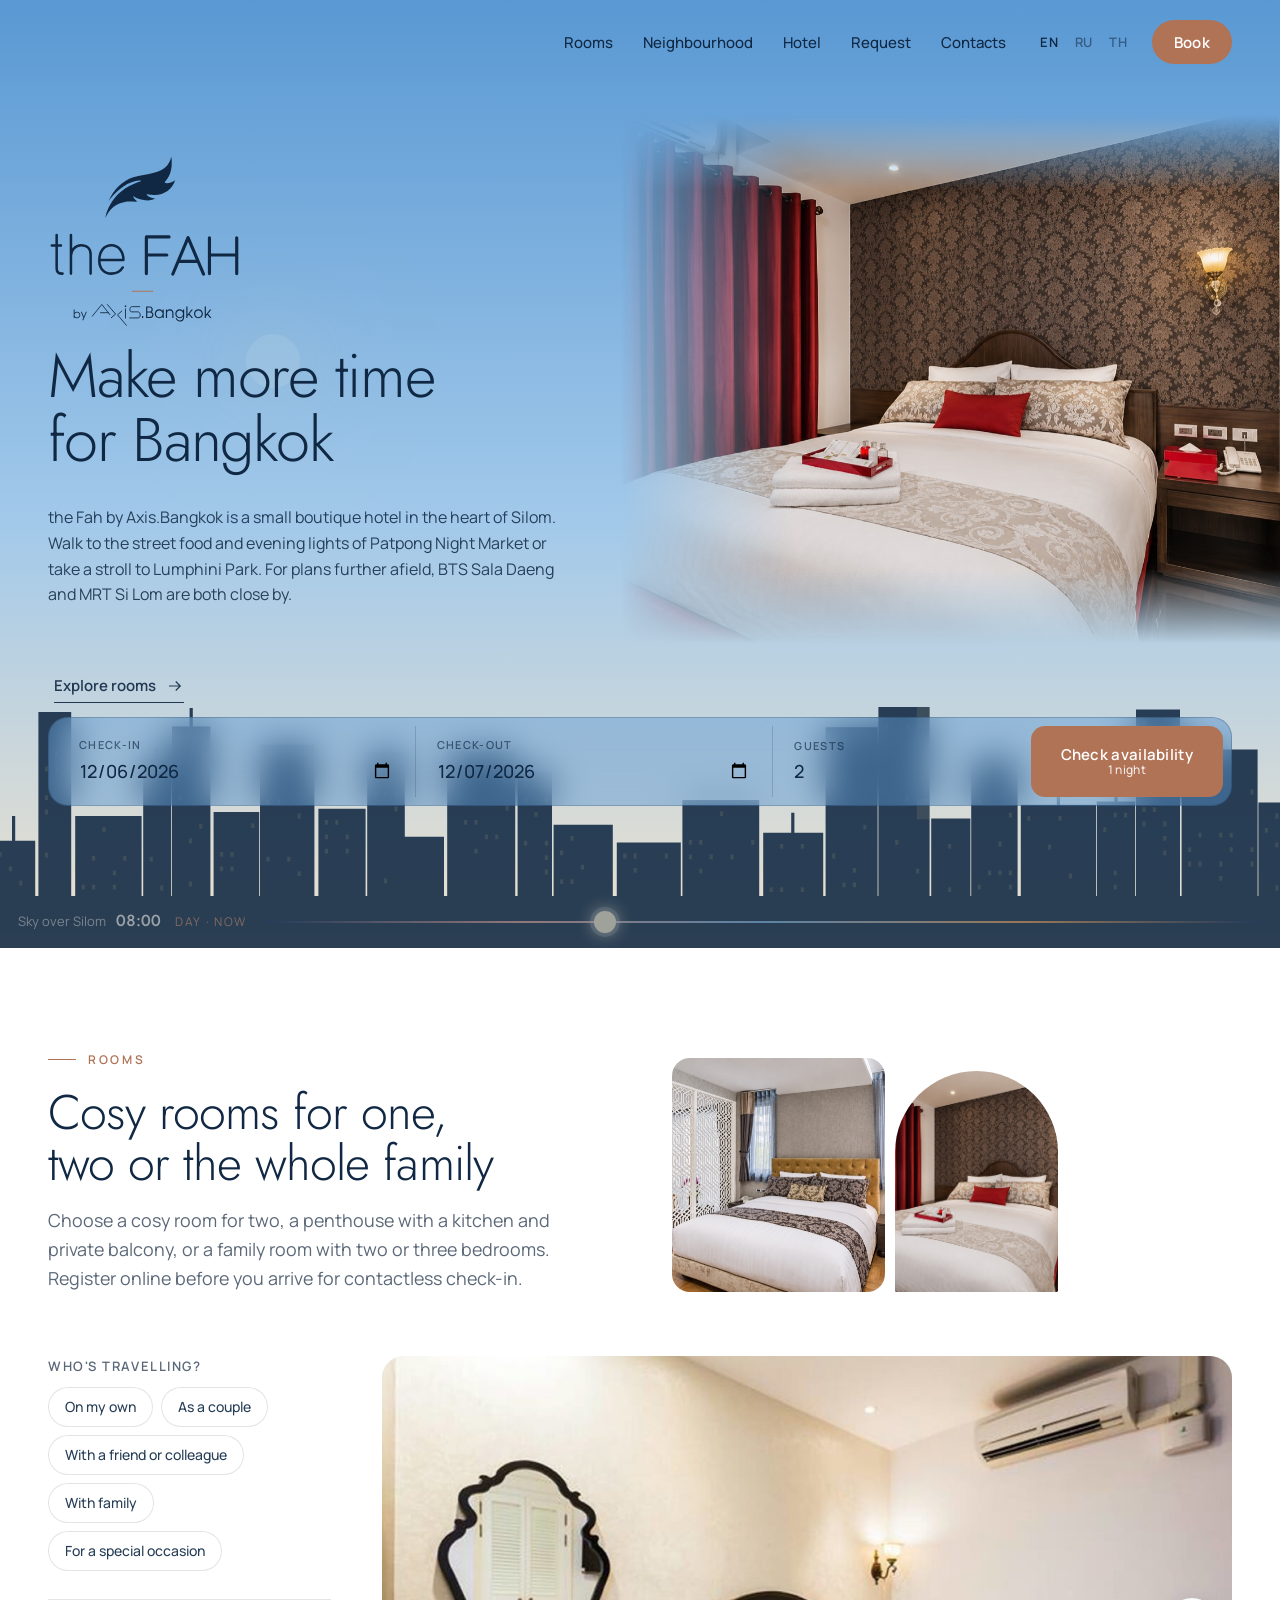
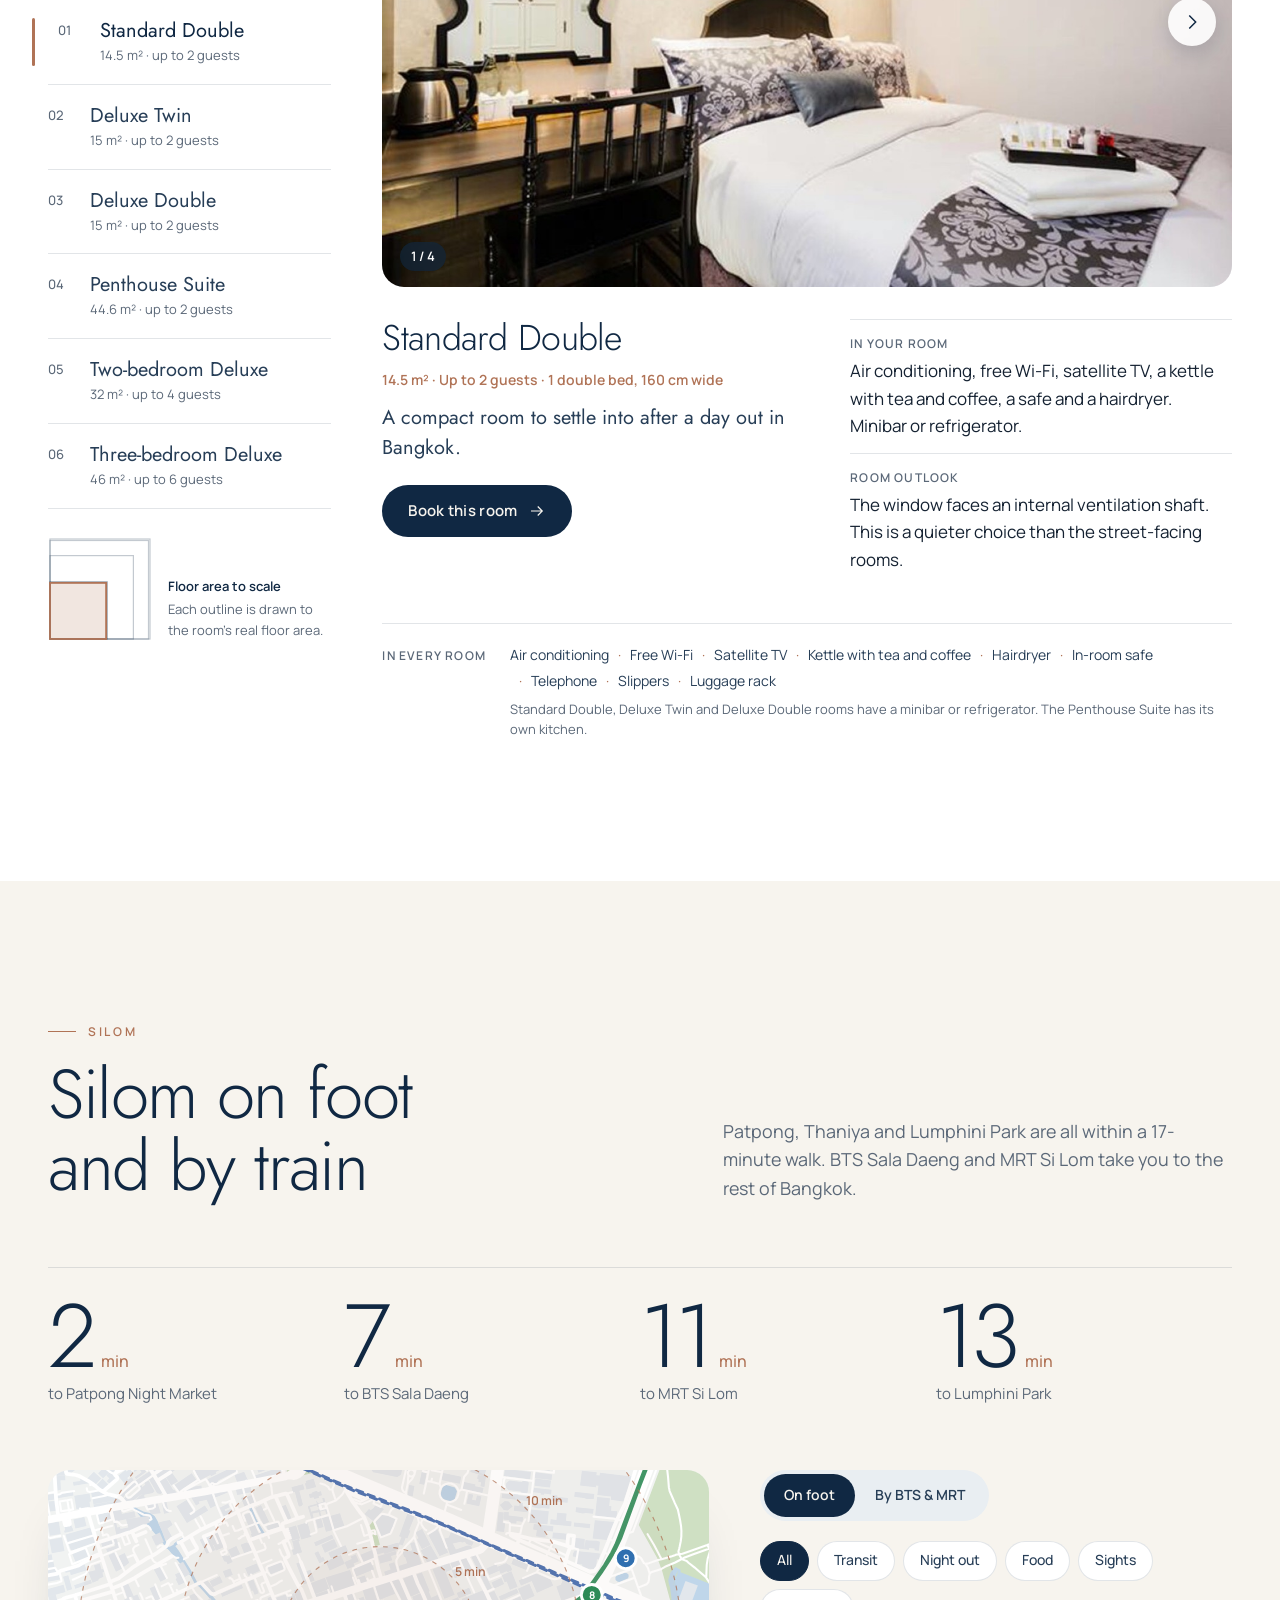
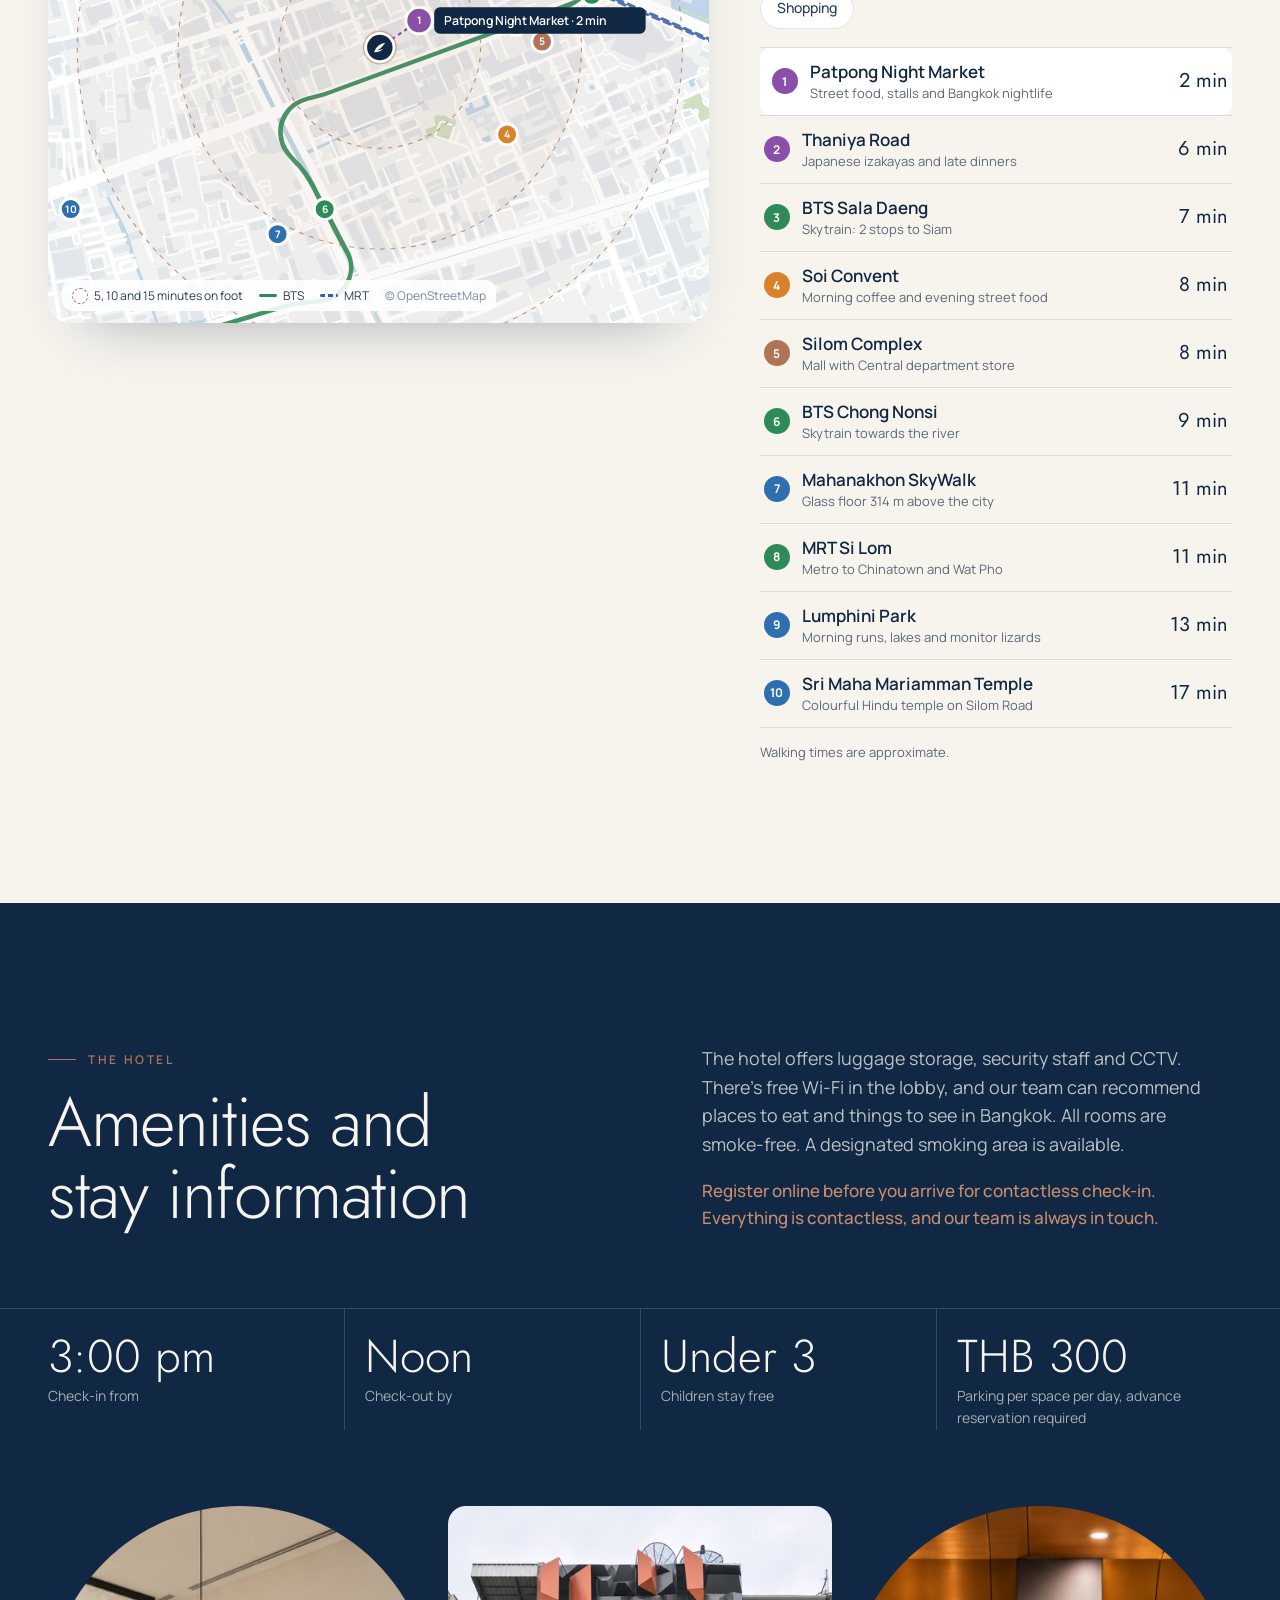
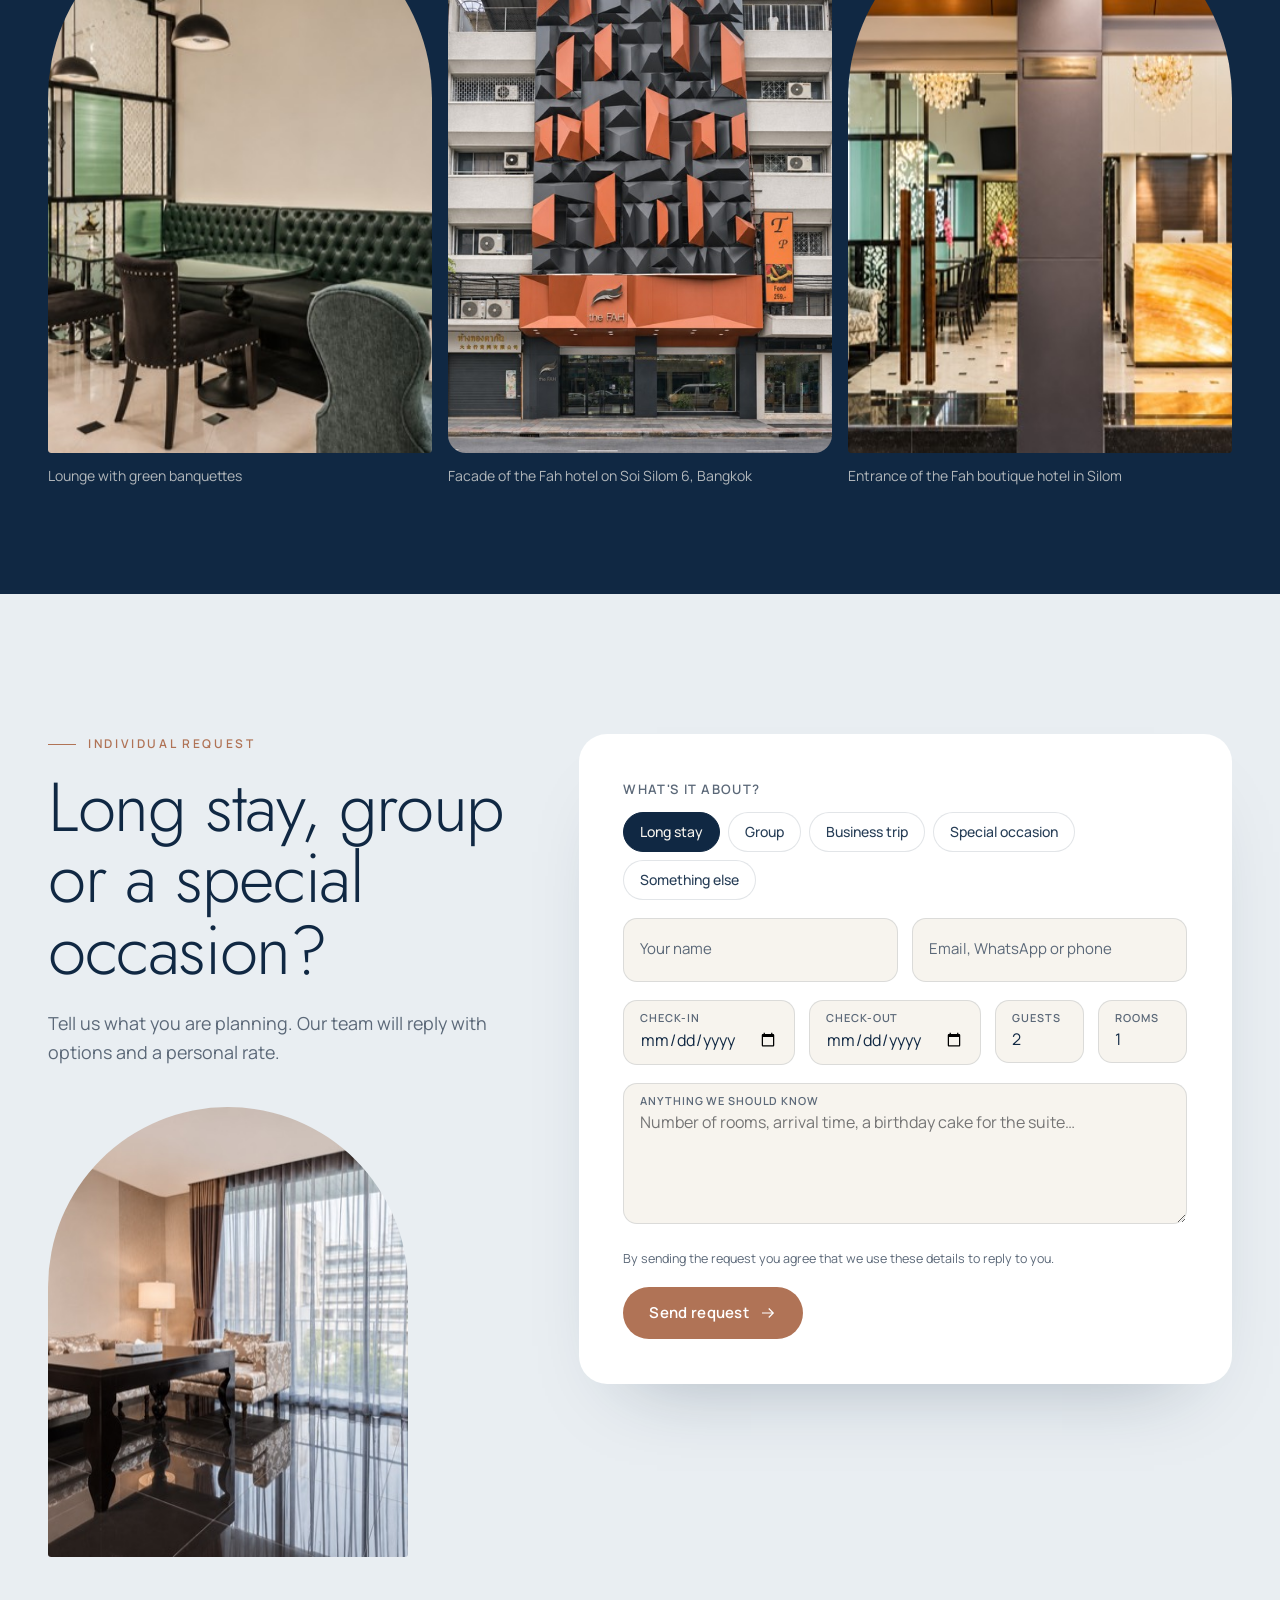
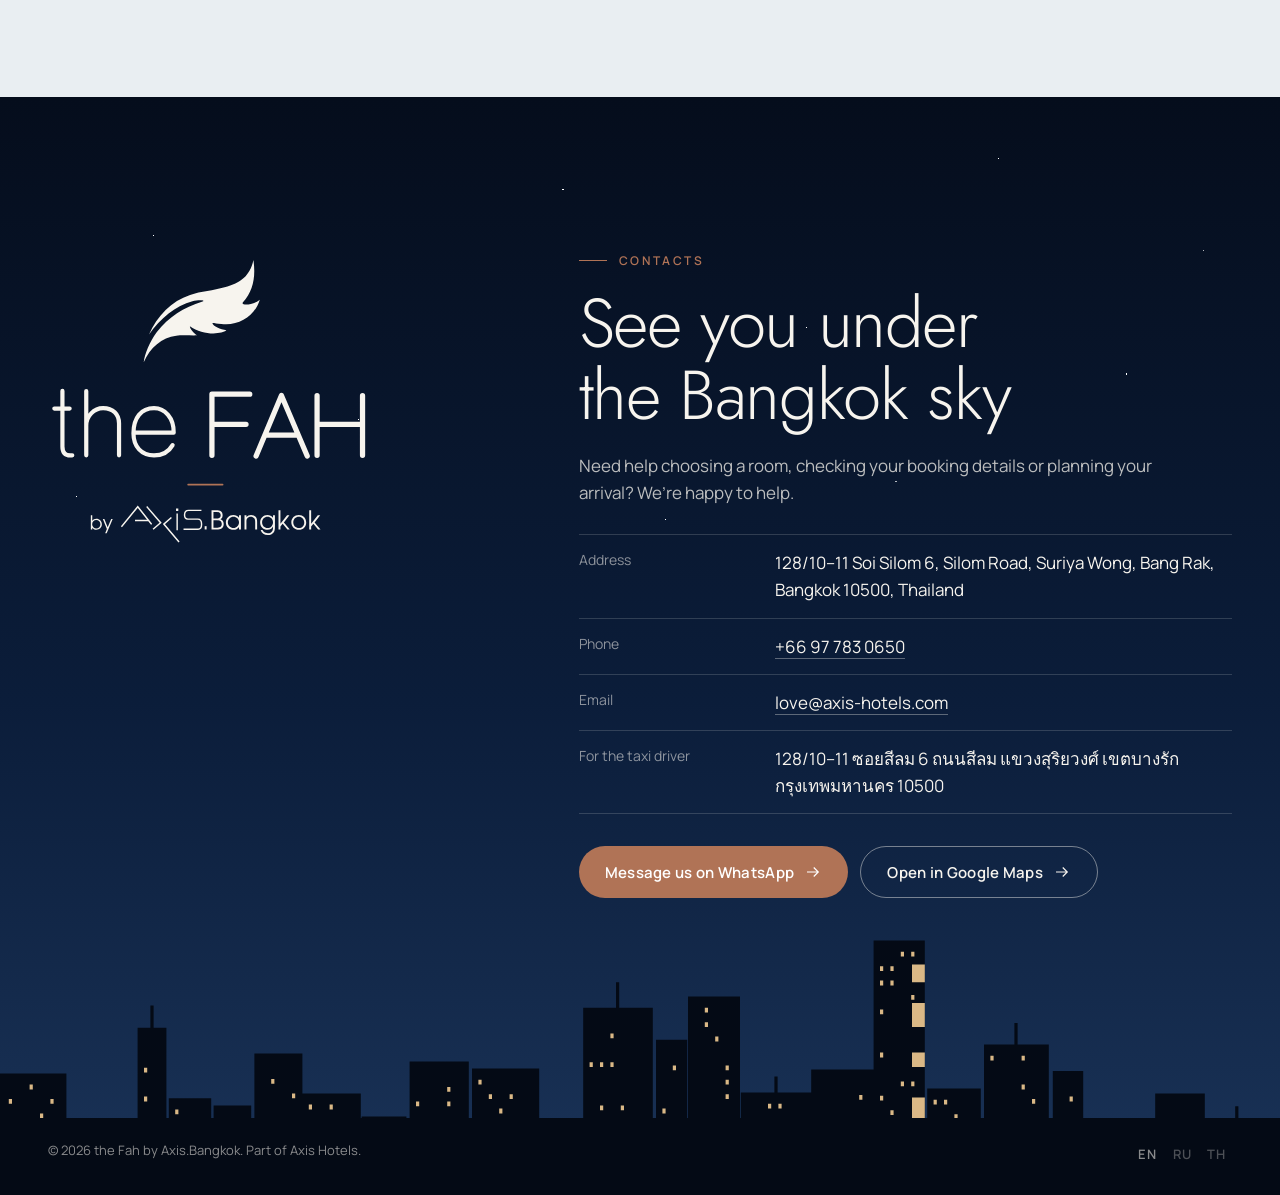
==== docs/en/index.html @ 9aed9210 "the Fah by Axis.Bangkok website Static pages for Tilda (EN/RU/TH) built from content/*.json by scrip" ====
<!doctype html>
<html lang="en">
<head>
<meta charset="utf-8">
<meta name="viewport" content="width=device-width, initial-scale=1">
<title>the Fah by Axis.Bangkok — Boutique Hotel in Silom, Bangkok</title>
<meta name="description" content="Boutique hotel in Silom, a short walk from BTS Sala Daeng, MRT Si Lom and Patpong. Rooms for two, a penthouse with balcony and family rooms. Book direct.">
<meta name="robots" content="noindex">
<link rel="alternate" hreflang="en" href="../en/"><link rel="alternate" hreflang="ru" href="../ru/"><link rel="alternate" hreflang="th" href="../th/">
<link rel="icon" href="../logo.svg">
<style>html,body{margin:0;background:#F7F4EE}</style>
</head>
<body>
<!-- the Fah by Axis.Bangkok · EN · generated by scripts/build.py, do not edit by hand -->
<link rel="preconnect" href="https://fonts.googleapis.com">
<link rel="preconnect" href="https://fonts.gstatic.com" crossorigin>
<link rel="stylesheet" href="https://fonts.googleapis.com/css2?family=Jost:wght@300;400;500&family=Manrope:wght@400;500;600&display=swap">
<style>.fah{--navy:#102843;--navy-2:#1A3557;--slate:#273E57;--ink:#142131;--muted:#5B6878;--copper:#B07356;--copper-2:#C98D6E;--ivory:#F7F4EE;--paper:#FFFFFF;--mist:#E9EEF2;--line:rgba(16,40,67,.12);--sky1:#0B1A30;--sky2:#10264A;--sky3:#1F3A60;--hero-fg:#F7F4EE;--stars:1;--lights:1;--sun-x:50%;--sun-y:30%;--sun-c:#F6E7C8;--sun-s:46px;--wrap:1320px;--header:84px;--ease:cubic-bezier(.2,.7,.1,1);--display:"Jost","Kanit",system-ui,sans-serif;--body:"Manrope","Noto Sans Thai",system-ui,-apple-system,"Segoe UI",sans-serif;font-family:var(--body);font-size:17px;line-height:1.6;color:var(--ink);background:var(--ivory);-webkit-font-smoothing:antialiased;overflow-x:clip}.fah--th{--display:"Kanit","Jost",sans-serif;--body:"Noto Sans Thai","Manrope",sans-serif;line-height:1.75}.fah *,.fah *::before,.fah *::after{box-sizing:border-box}.fah :where(h1,h2,h3,p,ul,ol,dl,dd,figure,fieldset,legend){margin:0;padding:0;border:0}.fah :where(ul,ol){list-style:none}.fah :where(img){display:block;max-width:100%;height:auto;border:0}.fah :where(a){color:inherit;text-decoration:none}.fah :where(button,input,select,textarea){font:inherit;color:inherit}.fah :where(button){background:none;border:0;padding:0;cursor:pointer}.fah [id]{scroll-margin-top:72px}.fah *:focus-visible{outline:2px solid var(--copper);outline-offset:3px}.fah ::selection{background:var(--copper);color:#fff}.fah h1,.fah h2,.fah h3{font-family:var(--display);font-weight:300;letter-spacing:-.02em;line-height:1.04;color:inherit;text-wrap:balance}.fah h2{font-size:clamp(38px,5.4vw,78px)}.fah h3{font-size:clamp(28px,2.8vw,40px)}.fah--th h1,.fah--th h2,.fah--th h3{letter-spacing:0;line-height:1.25}.fah-wrap{width:100%;max-width:var(--wrap);margin:0 auto;padding:0 clamp(16px,4vw,48px)}.fah-kicker,.fah-eyebrow{font-size:12px;font-weight:600;letter-spacing:.22em;text-transform:uppercase;color:var(--copper);margin-bottom:18px;display:flex;align-items:center;gap:12px}.fah-kicker::before{content:"";width:28px;height:1px;background:currentColor}.fah--th .fah-kicker,.fah--th .fah-eyebrow{letter-spacing:.04em;font-size:14px}.fah-lead{font-size:clamp(17px,1.4vw,20px);color:var(--muted);max-width:34em}.fah-note{font-size:13px;color:var(--muted);margin-top:14px}.fah-hint{font-size:13px;letter-spacing:.12em;text-transform:uppercase;opacity:.55;margin-top:18px;text-align:center}.fah-btn{display:inline-flex;align-items:center;justify-content:center;gap:10px;min-height:52px;padding:0 26px;border-radius:100px;font:600 15px/1 var(--body);letter-spacing:.02em;white-space:nowrap;transition:background .25s,color .25s,transform .25s var(--ease),box-shadow .25s}.fah-btn svg{width:18px;height:18px;transition:transform .3s var(--ease)}.fah-btn:hover svg{transform:translateX(4px)}.fah-btn--copper{background:var(--copper);color:#fff}.fah-btn--copper:hover{background:#9C6247;box-shadow:0 10px 30px -10px rgba(176,115,86,.8)}.fah-btn--navy{background:var(--navy);color:var(--ivory)}.fah-btn--navy:hover{background:var(--navy-2)}.fah-btn--ghost{border:1px solid rgba(247,244,238,.45);color:var(--ivory)}.fah-btn--ghost:hover{background:rgba(247,244,238,.1)}.fah-btn--line{border:1px solid var(--line);color:var(--navy);background:var(--paper)}.fah-chips{display:flex;flex-wrap:wrap;gap:8px}.fah-chip{position:relative;display:inline-flex;align-items:center;min-height:40px;padding:0 16px;border-radius:100px;border:1px solid var(--line);background:var(--paper);font-size:14px;font-weight:500;color:var(--slate);cursor:pointer;transition:background .2s,color .2s,border-color .2s}.fah-chip:hover{border-color:var(--navy)}.fah-chip.is-on,.fah-chip[aria-pressed="true"],.fah-chip:has(input:checked){background:var(--navy);border-color:var(--navy);color:var(--ivory)}.fah-chip input{position:absolute;opacity:0;pointer-events:none}.fah-header{position:fixed;top:0;left:0;right:0;z-index:60;padding-top:env(safe-area-inset-top,0px);color:var(--hero-fg);transition:background .35s,color .35s,box-shadow .35s,transform .35s var(--ease)}.fah-header.is-solid{background:rgba(247,244,238,.92);color:var(--navy);backdrop-filter:blur(14px);-webkit-backdrop-filter:blur(14px);box-shadow:0 1px 0 var(--line)}.fah-header.is-hidden{transform:translateY(-100%)}.fah-header__row{display:flex;align-items:center;gap:28px;height:var(--header);transition:height .35s}.fah-header.is-solid .fah-header__row{height:68px}.fah-logo-h{display:block;height:50px;width:auto;transition:height .35s}.fah-header.is-solid .fah-logo-h{height:42px}.fah-header__logo{transition:opacity .35s,transform .35s var(--ease)}.fah-header:not(.is-solid):not(.is-menu) .fah-header__logo{opacity:0;transform:translateY(-6px);pointer-events:none}.fah-menu{margin-left:auto}.fah-menu ul{display:flex;gap:30px}.fah-menu a{font-size:15px;font-weight:500;position:relative;padding:6px 0}.fah-menu a::after{content:"";position:absolute;left:0;right:0;bottom:0;height:1px;background:currentColor;transform:scaleX(0);transform-origin:right;transition:transform .35s var(--ease)}.fah-menu a:hover::after{transform:scaleX(1);transform-origin:left}.fah-header__end{display:flex;align-items:center;gap:18px}.fah-langs{display:flex;gap:4px;font-size:13px;font-weight:600;letter-spacing:.06em}.fah-langs a{padding:4px 6px;opacity:.55;transition:opacity .2s}.fah-langs a[aria-current],.fah-langs a:hover{opacity:1}.fah-langs--menu{display:none}.fah-header__book{min-height:44px;padding:0 22px}.fah-burger{display:none;width:44px;height:44px;position:relative}.fah-burger span{position:absolute;left:11px;right:11px;height:1.5px;background:currentColor;transition:transform .3s,top .3s}.fah-burger span:first-child{top:17px}.fah-burger span:last-child{top:26px}.fah-burger[aria-expanded="true"] span:first-child{top:21px;transform:rotate(45deg)}.fah-burger[aria-expanded="true"] span:last-child{top:21px;transform:rotate(-45deg)}.fah-sky{position:absolute;inset:0;background:linear-gradient(180deg,var(--sky1) 0%,var(--sky2) 55%,var(--sky3) 100%);transition:background 1.2s;overflow:hidden}.fah-stars{position:absolute;inset:0 0 30% 0;opacity:var(--stars);transition:opacity 1.2s;background-image:radial-gradient(1px 1px at 12% 18%,#fff 50%,transparent 51%),radial-gradient(1px 1px at 28% 42%,#fff 50%,transparent 51%),radial-gradient(1.5px 1.5px at 44% 12%,#fff 50%,transparent 51%),radial-gradient(1px 1px at 63% 30%,#fff 50%,transparent 51%),radial-gradient(1px 1px at 78% 8%,#fff 50%,transparent 51%),radial-gradient(1.5px 1.5px at 88% 36%,#fff 50%,transparent 51%),radial-gradient(1px 1px at 6% 52%,#fff 50%,transparent 51%),radial-gradient(1px 1px at 52% 55%,#fff 50%,transparent 51%),radial-gradient(1px 1px at 36% 26%,rgba(255,255,255,.7) 50%,transparent 51%),radial-gradient(1px 1px at 70% 50%,rgba(255,255,255,.7) 50%,transparent 51%),radial-gradient(1px 1px at 94% 20%,rgba(255,255,255,.7) 50%,transparent 51%),radial-gradient(1px 1px at 20% 6%,rgba(255,255,255,.7) 50%,transparent 51%);animation:fah-twinkle 6s ease-in-out infinite alternate}@keyframes fah-twinkle{from{filter:brightness(.7)}to{filter:brightness(1.3)}}.fah-sun{position:absolute;left:var(--sun-x);top:var(--sun-y);width:var(--sun-s);height:var(--sun-s);margin:calc(var(--sun-s) / -2) 0 0 calc(var(--sun-s) / -2);border-radius:50%;background:var(--sun-c);box-shadow:0 0 60px 20px var(--sun-glow,rgba(246,231,200,.4)),0 0 200px 80px var(--sun-glow2,rgba(246,231,200,.15));transition:left 1.2s var(--ease),top 1.2s var(--ease),background 1.2s,box-shadow 1.2s,opacity .6s}.fah-sun.is-behind{opacity:.12}.fah-hero.is-dragging .fah-sky,.fah-hero.is-dragging .fah-sun,.fah-hero.is-dragging .fah-stars,.fah-hero.is-dragging .fah-city__b,.fah-hero.is-dragging .fah-city__w,.fah-hero.is-dragging{transition:none}.fah-city{position:absolute;left:0;right:0;bottom:0;width:100%;height:clamp(130px,21vh,240px);pointer-events:none}.fah-city__b{fill:var(--city,#0A1628);transition:fill 1.2s}.fah-city__w{fill:#FFD89A;opacity:calc(var(--lights) * .85);transition:opacity 1.2s}.fah-city__w--a{animation:fah-blink 7s steps(1) infinite}.fah-city__w--b{animation:fah-blink 11s steps(1) 2s infinite}.fah-city__w--c{animation:fah-blink 5s steps(1) 1s infinite}@keyframes fah-blink{0%,100%{opacity:calc(var(--lights) * .9)}40%{opacity:0}70%{opacity:calc(var(--lights) * .6)}}.fah-hero{position:relative;min-height:max(720px,100svh);color:var(--hero-fg);display:flex;align-items:center;isolation:isolate;transition:color 1.2s}.fah-hero>.fah-city{z-index:1}.fah-hero__grid{position:relative;z-index:2;display:grid;grid-template-columns:minmax(0,6fr) minmax(0,5fr);gap:clamp(32px,5vw,80px);align-items:center;padding-top:calc(var(--header) + 32px);padding-bottom:72px}.fah-hero__logo{width:clamp(150px,15vw,210px);margin-bottom:30px}.fah-hero__logo svg{width:100%;height:auto;display:block}.fah-hero .fah-eyebrow{color:inherit;opacity:.8}.fah-hero h1{font-size:clamp(40px,4.8vw,76px);margin-bottom:20px}.fah-hero__lead{font-size:clamp(16px,1.25vw,18px);max-width:36em;opacity:.85}.fah-booking{margin-top:38px;display:grid;grid-template-columns:1fr 1fr .7fr auto;gap:2px;padding:6px;border-radius:22px;background:rgba(255,255,255,.95);color:var(--ink);box-shadow:0 30px 60px -30px rgba(5,12,24,.6);max-width:760px}.fah-booking label{display:flex;flex-direction:column;justify-content:center;padding:8px 16px;border-radius:16px;cursor:pointer;transition:background .2s;min-width:0}.fah-booking label:hover{background:var(--mist)}.fah-booking span{font-size:11px;font-weight:600;letter-spacing:.12em;text-transform:uppercase;color:var(--muted)}.fah--th .fah-booking span{letter-spacing:0;font-size:13px}.fah-booking input,.fah-booking select{border:0;background:none;padding:2px 0 0;font-size:16px;font-weight:600;color:var(--navy);outline:none;width:100%;min-width:0;-webkit-appearance:none;appearance:none}.fah-booking button{border-radius:16px;flex-direction:column;gap:2px;min-height:64px}.fah-booking__nights{font-size:12px;font-weight:500;opacity:.85}.fah-booking__nights:empty{display:none}.fah-hero__visual{position:relative;justify-self:end;width:100%;max-width:470px}.fah-arch{position:relative;aspect-ratio:4 / 5.4;border-radius:999px 999px 18px 18px;overflow:hidden;background:rgba(255,255,255,.08);box-shadow:0 50px 80px -40px rgba(0,0,0,.6),0 0 0 1px rgba(255,255,255,.12) inset}.fah-arch__slide{position:absolute;inset:0;opacity:0;transition:opacity 1.4s ease}.fah-arch__slide.is-on{opacity:1}.fah-arch__slide img{width:100%;height:100%;object-fit:cover;transform:scale(1.08);transition:transform 7s linear}.fah-arch__slide.is-on img{transform:scale(1)}.fah-dial{position:absolute;left:-36px;right:24px;bottom:-28px;padding:14px 18px 12px;border-radius:18px;background:rgba(10,22,40,.58);color:#F7F4EE;backdrop-filter:blur(16px);-webkit-backdrop-filter:blur(16px);border:1px solid rgba(255,255,255,.14);display:grid;grid-template-columns:1fr auto;gap:6px 14px;align-items:center}.fah-dial__row{grid-column:1 / -1;display:flex;align-items:baseline;gap:10px;font-size:13px}.fah-dial__label{opacity:.7}.fah-dial__time{font:500 20px/1 var(--display);font-variant-numeric:tabular-nums}.fah-dial__phase{margin-left:auto;font-size:12px;letter-spacing:.14em;text-transform:uppercase;color:var(--copper-2)}.fah--th .fah-dial__phase{letter-spacing:0;font-size:13px}.fah-dial__range{-webkit-appearance:none;appearance:none;width:100%;height:26px;background:transparent;cursor:grab;margin:0}.fah-dial__range::-webkit-slider-runnable-track{height:2px;border-radius:2px;background:linear-gradient(90deg,#1F3A60,#E8A59A 26%,#86BCE8 50%,#F2A65A 76%,#1F3A60)}.fah-dial__range::-moz-range-track{height:2px;background:linear-gradient(90deg,#1F3A60,#E8A59A 26%,#86BCE8 50%,#F2A65A 76%,#1F3A60)}.fah-dial__range::-webkit-slider-thumb{-webkit-appearance:none;width:22px;height:22px;margin-top:-10px;border-radius:50%;background:var(--sun-c);box-shadow:0 0 0 4px rgba(255,255,255,.18),0 0 18px var(--sun-c)}.fah-dial__range::-moz-range-thumb{width:22px;height:22px;border:0;border-radius:50%;background:var(--sun-c);box-shadow:0 0 0 4px rgba(255,255,255,.18),0 0 18px var(--sun-c)}.fah-dial__now{font-size:12px;font-weight:600;letter-spacing:.08em;text-transform:uppercase;padding:6px 10px;border-radius:100px;border:1px solid rgba(255,255,255,.3)}.fah-dial__now[hidden]{display:none}.fah-intro{padding:clamp(110px,14vw,200px) 0 clamp(80px,10vw,140px);background:var(--ivory)}.fah-intro__text{font:300 clamp(28px,3.6vw,54px)/1.22 var(--display);letter-spacing:-.015em;color:var(--navy);max-width:22em}.fah--th .fah-intro__text{line-height:1.45;letter-spacing:0}.fah.is-js .fah-intro__text span{opacity:.14;transition:opacity .4s}.fah.is-js .fah-intro__text span.is-lit{opacity:1}.fah-numbers{display:grid;grid-template-columns:repeat(4,1fr);margin-top:clamp(64px,8vw,110px);border-top:1px solid var(--line)}.fah-numbers li{padding:28px 24px 0 0;display:flex;flex-direction:column;gap:6px}.fah-numbers strong{font:300 clamp(56px,7vw,108px)/.9 var(--display);color:var(--navy);letter-spacing:-.04em;display:flex;align-items:baseline;gap:8px}.fah-numbers small{font:500 16px/1 var(--body);letter-spacing:0;color:var(--copper)}.fah-numbers span{color:var(--muted);font-size:15px}.fah-section{padding:clamp(90px,11vw,160px) 0;position:relative}.fah-head{margin-bottom:clamp(40px,5vw,72px)}.fah-head--row{display:grid;grid-template-columns:minmax(0,1.2fr) minmax(0,1fr);gap:32px 64px;align-items:end}.fah-head h2{color:var(--navy)}.fah-rooms{background:var(--paper)}.fah-who p{font-size:13px;font-weight:600;letter-spacing:.12em;text-transform:uppercase;color:var(--muted);margin-bottom:12px}.fah--th .fah-who p{letter-spacing:0;font-size:15px}.fah-rooms__grid{display:grid;grid-template-columns:minmax(250px,3fr) minmax(0,9fr);gap:clamp(28px,4vw,64px);align-items:start}.fah-rooms__side{position:sticky;top:96px;display:flex;flex-direction:column;gap:28px}.fah-tabs{display:flex;flex-direction:column;border-top:1px solid var(--line)}.fah-tab{position:relative;display:grid;grid-template-columns:34px 1fr;gap:2px 8px;text-align:left;padding:18px 8px 18px 0;border-bottom:1px solid var(--line);transition:padding .35s var(--ease)}.fah-tab__n{grid-row:span 2;font:500 13px/1.9 var(--body);color:var(--muted)}.fah-tab__name{font:400 20px/1.25 var(--display);color:var(--slate);transition:color .25s}.fah-tab__meta{font-size:13px;color:var(--muted)}.fah-tab__match{position:absolute;right:0;top:-10px;font-size:11px;font-weight:600;letter-spacing:.06em;text-transform:uppercase;color:#fff;background:var(--copper);border-radius:100px;padding:3px 9px;opacity:0;transform:translateY(4px);transition:opacity .3s,transform .3s}.fah--th .fah-tab__match{letter-spacing:0;font-size:12px}.fah-tab.is-match .fah-tab__match{opacity:1;transform:none}.fah-tab::before{content:"";position:absolute;left:-16px;top:18px;bottom:18px;width:3px;border-radius:3px;background:var(--copper);transform:scaleY(0);transition:transform .35s var(--ease)}.fah-tab.is-on{padding-left:10px}.fah-tab.is-on::before{transform:scaleY(1)}.fah-tab.is-on .fah-tab__name,.fah-tab:hover .fah-tab__name{color:var(--navy)}.fah-scale{display:grid;grid-template-columns:104px 1fr;gap:16px;align-items:end;font-size:13px;color:var(--muted)}.fah-scale svg{width:104px;height:104px;overflow:visible}.fah-scale rect{fill:none;stroke:rgba(16,40,67,.25);stroke-width:1.2;transition:fill .4s,stroke .4s}.fah-scale rect.is-on{fill:rgba(176,115,86,.18);stroke:var(--copper);stroke-width:1.8}.fah-scale b{display:block;color:var(--navy);font-weight:600;margin-bottom:2px}.fah-rooms__stage{position:relative}.fah-room{display:grid;grid-template-columns:minmax(0,1fr);gap:32px;margin-bottom:64px}.fah.is-js .fah-room{display:none;margin:0}.fah.is-js .fah-room.is-on{display:grid;animation:fah-in .6s var(--ease)}@keyframes fah-in{from{opacity:0;transform:translateY(16px)}to{opacity:1;transform:none}}.fah-room__media{position:relative;border-radius:22px;overflow:hidden;background:var(--mist)}.fah-track{display:flex;overflow-x:auto;scroll-snap-type:x mandatory;scrollbar-width:none;overscroll-behavior-x:contain}.fah-track::-webkit-scrollbar{display:none}.fah-track li{flex:0 0 100%;scroll-snap-align:start;aspect-ratio:16 / 10}.fah-zoom{display:block;width:100%;height:100%;cursor:zoom-in}.fah-track img,.fah-strip img{width:100%;height:100%;object-fit:cover}.fah-nav{position:absolute;top:50%;transform:translateY(-50%);width:48px;height:48px;border-radius:50%;background:rgba(255,255,255,.9);color:var(--navy);display:grid;place-items:center;box-shadow:0 6px 20px rgba(16,40,67,.18);transition:opacity .25s,background .25s,transform .25s}.fah-nav:hover{background:#fff;transform:translateY(-50%) scale(1.06)}.fah-nav svg{width:22px;height:22px}.fah-prev{left:16px}.fah-next{right:16px}.fah-nav[disabled]{opacity:0;pointer-events:none}.fah-count{position:absolute;left:18px;bottom:16px;color:#fff;background:rgba(16,40,67,.6);backdrop-filter:blur(6px);font-size:13px;font-weight:600;padding:4px 11px;border-radius:100px}.fah-room__info{display:grid;grid-template-columns:minmax(0,1fr) minmax(0,1fr);gap:10px 48px;align-items:start}.fah-room__info h3{color:var(--navy);grid-column:1}.fah-room__specs{grid-column:1;display:flex;flex-wrap:wrap;gap:6px 16px;font-size:14px;font-weight:600;color:var(--copper)}.fah-room__specs span + span::before{content:"·";margin-right:16px;color:rgba(16,40,67,.3)}.fah-room__tagline{grid-column:1;font:400 20px/1.45 var(--display);color:var(--slate);margin-top:12px}.fah-room__text{grid-column:2;grid-row:1 / span 3;color:var(--muted)}.fah-room__hl{grid-column:2;display:flex;flex-wrap:wrap;gap:8px}.fah-room__hl li{font-size:13px;padding:6px 12px;border-radius:100px;background:var(--mist);color:var(--slate);font-weight:500}.fah-room__info .fah-btn{grid-column:1;justify-self:start;margin-top:14px}.fah-amenities{margin-top:clamp(64px,8vw,110px);padding-top:36px;border-top:1px solid var(--line);display:grid;grid-template-columns:minmax(250px,3fr) minmax(0,9fr);gap:24px clamp(28px,4vw,64px)}.fah-amenities h3{font-size:24px;color:var(--navy)}.fah-amenities ul{display:flex;flex-wrap:wrap;gap:10px 28px;color:var(--slate)}.fah-amenities li{display:flex;align-items:center;gap:10px}.fah-amenities li::before{content:"";width:6px;height:6px;border-radius:50%;background:var(--copper)}.fah-hotel{background:var(--navy);color:var(--ivory);overflow:hidden}.fah-hotel h2{color:var(--ivory)}.fah-hotel .fah-lead{color:rgba(247,244,238,.75)}.fah-hotel__head{display:grid;grid-template-columns:minmax(0,1.1fr) minmax(0,1fr);gap:32px 72px;align-items:end;margin-bottom:clamp(48px,6vw,80px)}.fah-services{display:grid;grid-template-columns:1fr 1fr;gap:0 28px;margin-top:28px}.fah-services li{padding:11px 0;border-bottom:1px solid rgba(247,244,238,.14);font-size:15px;display:flex;gap:12px;align-items:baseline}.fah-services li::before{content:"";width:12px;height:1px;background:var(--copper-2);transform:translateY(-4px);flex:none}.fah-strip{overflow-x:auto;scrollbar-width:none;cursor:grab;padding:0 clamp(16px,4vw,48px);-webkit-overflow-scrolling:touch}.fah-strip::-webkit-scrollbar{display:none}.fah-strip.is-grabbing{cursor:grabbing}.fah-strip.is-grabbing .fah-zoom{pointer-events:none}.fah-strip__track{display:flex;gap:18px;width:max-content}.fah-strip li{width:clamp(240px,26vw,380px);flex:none}.fah-strip li:nth-child(odd) .fah-zoom{aspect-ratio:3 / 4}.fah-strip li:nth-child(even){padding-top:64px}.fah-strip li:nth-child(even) .fah-zoom{aspect-ratio:4 / 4.4}.fah-strip .fah-zoom{border-radius:18px;overflow:hidden}.fah-strip li:nth-child(3n+1) .fah-zoom{border-radius:999px 999px 18px 18px}.fah-strip img{transition:transform .8s var(--ease)}.fah-strip .fah-zoom:hover img{transform:scale(1.05)}.fah-strip li>span{display:block;margin-top:12px;font-size:14px;color:rgba(247,244,238,.7)}.fah-area{background:var(--ivory)}.fah-area__grid{display:grid;grid-template-columns:minmax(300px,4fr) minmax(0,7fr);gap:clamp(28px,4vw,56px);align-items:start}.fah-places{margin-top:22px;border-top:1px solid var(--line);counter-reset:place}.fah-places li{border-bottom:1px solid var(--line);counter-increment:place}.fah-places li[hidden]{display:none}.fah-places button{width:100%;display:grid;grid-template-columns:26px 1fr auto;gap:12px;align-items:center;padding:13px 4px;text-align:left;transition:background .2s,padding .3s var(--ease);border-radius:10px}.fah-places li.is-on button,.fah-places button:hover{background:var(--paper);padding-left:12px}.fah-place__dot{width:26px;height:26px;border-radius:50%;display:grid;place-items:center;font-size:12px;font-weight:700;color:#fff;background:var(--cat)}.fah-place__dot::before{content:attr(data-n)}.fah-place__name{font-weight:600;color:var(--navy);line-height:1.3}.fah-place__name small{display:block;font-weight:400;font-size:13px;color:var(--muted);margin-top:2px}.fah-place__min{font:400 20px/1 var(--display);color:var(--navy);white-space:nowrap}.fah .fah-cat-transit{--cat:#2E8B57}.fah .fah-cat-night{--cat:#8A4FA8}.fah .fah-cat-food{--cat:#D9822B}.fah .fah-cat-sight{--cat:#2F6FB0}.fah .fah-cat-shop{--cat:#B07356}.fah-map{border-radius:22px;overflow:hidden;background:#F1F3F2;box-shadow:0 30px 60px -40px rgba(16,40,67,.45);position:sticky;top:96px}.fah-map img{width:100%;height:auto}.fah-map__layer{position:absolute;inset:0;width:100%;height:100%;overflow:visible}.fah-ring{fill:rgba(176,115,86,.05);stroke:var(--copper);stroke-width:1.2;stroke-dasharray:5 6;opacity:.75}.fah-ring__t{font:600 13px var(--body);fill:var(--copper)}.fah-marker{cursor:pointer;transition:opacity .3s}.fah-marker circle{fill:var(--cat);stroke:#fff;stroke-width:3;transition:r .25s}.fah-marker>text{font:700 11px var(--body);fill:#fff;text-anchor:middle;pointer-events:none}.fah-marker__path{stroke:var(--cat);stroke-width:2.5;stroke-dasharray:2 6;stroke-linecap:round;opacity:0;transition:opacity .3s}.fah-marker__label{opacity:0;transition:opacity .25s;pointer-events:none}.fah-marker__label rect{fill:var(--navy)}.fah-marker__label text{font:600 13px var(--body);fill:#fff}.fah-marker.is-on circle{r:14}.fah-marker.is-on .fah-marker__path,.fah-marker.is-on .fah-marker__label{opacity:1}.fah-marker.is-dim{opacity:.2}.fah-hotelpin circle{fill:var(--navy);stroke:#fff;stroke-width:3}.fah-hotelpin .fah-hotelpin__pulse{fill:var(--copper);stroke:none;opacity:.5;transform-origin:center;transform-box:fill-box;animation:fah-pulse 2.4s ease-out infinite}@keyframes fah-pulse{from{transform:scale(.8);opacity:.55}to{transform:scale(2.6);opacity:0}}.fah-map__legend{position:absolute;left:14px;bottom:12px;display:flex;flex-wrap:wrap;align-items:center;gap:6px;font-size:12px;color:var(--slate);background:rgba(255,255,255,.88);padding:6px 10px;border-radius:10px;max-width:calc(100% - 28px)}.fah-map__ring{width:16px;height:16px;border-radius:50%;border:1.5px dashed var(--copper)}.fah-map__line{width:18px;height:3px;border-radius:2px;margin-left:10px;background:#2E8B57}.fah-map__line--mrt{background:repeating-linear-gradient(90deg,#2F5DA8 0 5px,transparent 5px 8px)}.fah-map__osm{margin-left:10px;opacity:.6}.fah-transit{background:var(--paper)}.fah-transit__grid{display:grid;grid-template-columns:minmax(0,5fr) minmax(0,6fr);gap:clamp(28px,4vw,72px);align-items:start}.fah-dests{display:grid;grid-template-columns:1fr 1fr;gap:10px}.fah-dest{display:flex;flex-direction:column;align-items:flex-start;gap:4px;text-align:left;padding:18px 20px;border-radius:18px;border:1px solid var(--line);background:var(--ivory);transition:background .25s,color .25s,transform .25s var(--ease),border-color .25s}.fah-dest span{font-weight:600;color:var(--navy);line-height:1.3}.fah-dest small{font-size:13px;color:var(--muted)}.fah-dest:hover{transform:translateY(-2px);border-color:var(--navy)}.fah-dest.is-on{background:var(--navy);border-color:var(--navy)}.fah-dest.is-on span,.fah-dest.is-on small{color:var(--ivory)}.fah-routes{position:sticky;top:96px;border-radius:26px;background:var(--ivory);padding:clamp(24px,3vw,40px);min-height:420px}.fah-route{margin-bottom:40px}.fah.is-js .fah-route{display:none;margin:0}.fah.is-js .fah-route.is-on{display:block}.fah-route__total{font:300 clamp(64px,7vw,104px)/.9 var(--display);color:var(--navy);letter-spacing:-.04em;display:flex;align-items:baseline;gap:8px}.fah-route__total small{font:500 16px var(--body);letter-spacing:0;color:var(--copper)}.fah-route__sub{color:var(--muted);margin:8px 0 28px}.fah-step{position:relative;padding:0 0 0 40px;min-height:30px;display:flex;flex-direction:column;justify-content:center}.fah-step b{font-weight:600;color:var(--navy)}.fah-step small{font-size:13px;color:var(--muted)}.fah-step--start::before,.fah-step--station::before,.fah-step--end::before,.fah-step--change::before{content:"";position:absolute;left:6px;top:50%;width:16px;height:16px;margin-top:-8px;border-radius:50%;background:var(--paper);border:4px solid var(--c,var(--navy));z-index:1}.fah-step--start::before{background:var(--navy);border-color:var(--navy)}.fah-step--end::before{width:22px;height:22px;margin-top:-11px;left:3px;background:var(--copper);border-color:var(--copper);box-shadow:0 0 0 6px rgba(176,115,86,.18)}.fah-step--change::before{border:2px dashed var(--muted)}.fah-step--walk,.fah-step--ride{min-height:58px;font-size:14px;color:var(--muted)}.fah-step--walk::before{content:"";position:absolute;left:13px;top:-4px;bottom:-4px;border-left:2px dotted var(--muted)}.fah-step__line{position:absolute;left:11px;top:-6px;bottom:-6px;width:6px;border-radius:6px;background:var(--c);display:flex;flex-direction:column;justify-content:space-evenly;align-items:center;transform-origin:top}.fah-step__line i{width:4px;height:4px;border-radius:50%;background:rgba(255,255,255,.85)}.fah-step--ride span:last-child{font-weight:600;color:var(--slate)}@keyframes fah-draw{from{transform:scaleY(0)}to{transform:scaleY(1)}}.fah.is-js .fah-route.is-on .fah-step{animation:fah-in .5s var(--ease) both}.fah.is-js .fah-route.is-on .fah-step__line{animation:fah-draw .7s var(--ease) both}.fah-route.is-on .fah-step:nth-child(2){animation-delay:.06s}.fah-route.is-on .fah-step:nth-child(3){animation-delay:.12s}.fah-route.is-on .fah-step:nth-child(4){animation-delay:.18s}.fah-route.is-on .fah-step:nth-child(5){animation-delay:.24s}.fah-route.is-on .fah-step:nth-child(6){animation-delay:.3s}.fah-route.is-on .fah-step:nth-child(7){animation-delay:.36s}.fah-route.is-on .fah-step:nth-child(8){animation-delay:.42s}.fah-route.is-on .fah-step:nth-child(9){animation-delay:.48s}.fah-request{background:var(--mist)}.fah-request__grid{display:grid;grid-template-columns:minmax(0,5fr) minmax(0,7fr);gap:clamp(32px,5vw,88px);align-items:start}.fah-request h2{color:var(--navy);margin-bottom:22px}.fah-request__photo{margin-top:40px;max-width:360px;aspect-ratio:4 / 5;border-radius:999px 999px 18px 18px;overflow:hidden}.fah-request__photo img{width:100%;height:100%;object-fit:cover}.fah-form{background:var(--paper);border-radius:28px;padding:clamp(22px,3.5vw,48px);display:flex;flex-direction:column;gap:18px;box-shadow:0 40px 80px -50px rgba(16,40,67,.35)}.fah-form legend{font-size:13px;font-weight:600;letter-spacing:.1em;text-transform:uppercase;color:var(--muted);margin-bottom:12px}.fah--th .fah-form legend{letter-spacing:0;font-size:15px}.fah-form__row{display:grid;grid-template-columns:1fr 1fr;gap:14px}.fah-form__row--4{grid-template-columns:1fr 1fr .6fr .6fr}.fah-field{position:relative;display:block}.fah-field input,.fah-field textarea{width:100%;border:1px solid var(--line);border-radius:14px;background:var(--ivory);padding:26px 16px 10px;font-size:16px;color:var(--navy);outline:none;transition:border-color .2s,background .2s;-webkit-appearance:none;appearance:none;min-height:60px}.fah-field textarea{resize:vertical;min-height:120px}.fah-field input:focus,.fah-field textarea:focus{border-color:var(--navy);background:var(--paper)}.fah-field>span{position:absolute;left:17px;top:19px;font-size:15px;color:var(--muted);pointer-events:none;transition:top .2s,font-size .2s}.fah-field input:focus + span,.fah-field input:not(:placeholder-shown) + span,.fah-field input[type="date"] + span,.fah-field input[type="number"] + span,.fah-field--area>span{top:9px;font-size:11px;font-weight:600;letter-spacing:.08em;text-transform:uppercase}.fah--th .fah-field>span{letter-spacing:0 !important}.fah-field.is-error input{border-color:#C0392B}.fah-form__consent{font-size:12.5px;color:var(--muted)}.fah-form__actions{display:flex;flex-wrap:wrap;align-items:center;gap:16px}.fah-form__status{font-size:14px;font-weight:500;color:var(--slate)}.fah-form__status.is-ok{color:#2E7D4F}.fah-form__status.is-err{color:#B03A2E}.fah-faq{background:var(--ivory)}.fah-faq__grid{display:grid;grid-template-columns:minmax(0,5fr) minmax(0,7fr);gap:32px clamp(32px,5vw,88px)}.fah-faq h2{color:var(--navy)}.fah-faq details{border-bottom:1px solid var(--line)}.fah-faq details:first-child{border-top:1px solid var(--line)}.fah-faq summary{list-style:none;cursor:pointer;padding:22px 48px 22px 0;position:relative;font:400 21px/1.35 var(--display);color:var(--navy)}.fah-faq summary::-webkit-details-marker{display:none}.fah-faq summary::after{content:"";position:absolute;right:6px;top:50%;width:14px;height:14px;margin-top:-7px;background:linear-gradient(var(--copper),var(--copper)) center / 14px 1.5px no-repeat,linear-gradient(var(--copper),var(--copper)) center / 1.5px 14px no-repeat;transition:transform .3s var(--ease)}.fah-faq details[open] summary::after{transform:rotate(45deg)}.fah-faq p{padding:0 48px 24px 0;color:var(--muted)}.fah-footer{position:relative;color:var(--ivory);background:#081427;padding-top:clamp(100px,12vw,170px);overflow:hidden;isolation:isolate;--sky1:#050D1C;--sky2:#0B1D3A;--sky3:#1A3358;--stars:1;--lights:1}.fah-footer .fah-sky{z-index:-1}.fah-footer h2{color:var(--ivory);margin-bottom:36px}.fah-footer__grid{position:relative;z-index:2;display:grid;grid-template-columns:minmax(0,5fr) minmax(0,7fr);gap:48px clamp(32px,5vw,88px);align-items:start;padding-bottom:220px}.fah-footer__logo{width:min(320px,70%)}.fah-footer__logo svg{width:100%;height:auto;display:block}.fah-contacts{border-top:1px solid rgba(247,244,238,.16);margin-bottom:32px}.fah-contacts>div{display:grid;grid-template-columns:180px 1fr;gap:16px;padding:14px 0;border-bottom:1px solid rgba(247,244,238,.16)}.fah-contacts dt{color:rgba(247,244,238,.55);font-size:14px}.fah-contacts a{border-bottom:1px solid rgba(247,244,238,.35)}.fah-footer>.fah-city{z-index:1;height:260px;--city:#040A15}.fah-footer__bottom{position:relative;z-index:2;background:#040A15;font-size:13px;color:rgba(247,244,238,.55)}.fah-footer__bottom .fah-wrap{display:flex;justify-content:space-between;gap:16px;flex-wrap:wrap;padding-top:22px;padding-bottom:26px}.fah-rooms__lead{margin-top:20px}.fah-room__info{grid-template-columns:minmax(0,1.1fr) minmax(0,1fr);gap:24px 48px}.fah-room__main{display:flex;flex-direction:column;align-items:flex-start;gap:12px}.fah-room__main .fah-room__specs{font-size:14px;font-weight:600;color:var(--copper)}.fah-room__main .fah-room__text{font:400 20px/1.5 var(--display);color:var(--slate)}.fah-room__main .fah-btn{margin-top:10px}.fah-room__dl>div{padding:14px 0;border-top:1px solid var(--line)}.fah-room__dl dt{font-size:12px;font-weight:600;letter-spacing:.1em;text-transform:uppercase;color:var(--muted);margin-bottom:4px}.fah--th .fah-room__dl dt{letter-spacing:0;font-size:14px}.fah-room__dl dd{color:var(--ink)}.fah-noimg{aspect-ratio:16 / 10;display:flex;flex-direction:column;align-items:center;justify-content:center;gap:14px;text-align:center;padding:24px;background:radial-gradient(120% 90% at 50% 0%,#1F3A60 0%,var(--navy) 60%);color:var(--ivory)}.fah-noimg__plan{display:flex;gap:10px}.fah-noimg__plan i{width:64px;height:84px;border:1.5px solid rgba(247,244,238,.55);border-radius:999px 999px 6px 6px;position:relative}.fah-noimg__plan i::after{content:"";position:absolute;left:14px;right:14px;bottom:12px;height:18px;border-radius:4px;background:rgba(201,141,110,.8)}.fah-noimg__n{font:300 clamp(26px,3vw,38px)/1.2 var(--display)}.fah-noimg__note{font-size:14px;color:rgba(247,244,238,.7)}.fah-amenities__note{margin-top:14px;color:var(--muted);font-size:15px}.fah-hero__more{display:inline-flex;align-items:center;gap:10px;margin-top:22px;font-weight:600;font-size:15px;padding-bottom:4px;border-bottom:1px solid currentColor;opacity:.9}.fah-hero__more svg{width:18px;height:18px;transition:transform .3s var(--ease)}.fah-hero__more:hover svg{transform:translateX(4px)}.fah-stay{display:grid;grid-template-columns:repeat(4,minmax(0,1fr));margin-bottom:clamp(48px,6vw,80px);border-top:1px solid rgba(247,244,238,.16)}.fah-stay li{padding:24px 20px 0 0;display:flex;flex-direction:column;gap:6px}.fah-stay li + li{padding-left:20px;border-left:1px solid rgba(247,244,238,.16)}.fah-stay span{font-size:14px;color:rgba(247,244,238,.65);order:2}.fah-stay strong{font:300 clamp(34px,3.6vw,52px)/1 var(--display);color:var(--ivory);order:1}.fah-hotel__online{margin-top:18px;color:var(--copper-2);font-weight:500}.fah-footer__lead{color:rgba(247,244,238,.75);margin:-16px 0 28px;max-width:34em}.fah-footer__actions{display:flex;flex-wrap:wrap;gap:12px}@media (max-width:900px){.fah-room__info{grid-template-columns:minmax(0,1fr)}.fah-stay{grid-template-columns:repeat(2,minmax(0,1fr))}.fah-stay li:nth-child(3){padding-left:0;border-left:0}.fah-stay li{padding-bottom:20px}.fah-noimg{aspect-ratio:4 / 3.4}.fah-noimg__plan i{width:46px;height:62px}}.fah-hero{flex-direction:column;align-items:stretch;justify-content:center}.fah-hero__grid{grid-template-columns:minmax(0,1.15fr) minmax(0,1fr);padding-bottom:0}.fah-hero__photo{position:relative;margin:0;justify-self:end;width:100%;max-width:520px;aspect-ratio:4 / 4.6;max-height:64vh;border-radius:28px;overflow:hidden;box-shadow:0 50px 80px -40px rgba(0,0,0,.55);background:rgba(255,255,255,.08)}.fah-hero__photo .fah-zoom{height:100%}.fah-hero__photo img{width:100%;height:100%;object-fit:cover}.fah-hero__photo .fah-dial{left:14px;right:14px;bottom:14px;padding:10px 14px 6px;grid-template-columns:minmax(0,1fr);gap:2px}.fah-hero__photo .fah-dial__row{flex-wrap:wrap}.fah-hero__photo .fah-dial__now{padding:3px 9px;font-size:11px}.fah-hero__bar{position:relative;z-index:3;padding-top:36px;padding-bottom:clamp(56px,10vh,110px)}.fah-hero__bar .fah-booking{max-width:none;margin:0;grid-template-columns:repeat(2,minmax(0,1fr)) minmax(0,.7fr) auto;gap:0;padding:8px;border-radius:20px;background:color-mix(in srgb,var(--sky1) 45%,transparent);border:1px solid color-mix(in srgb,var(--hero-fg) 22%,transparent);backdrop-filter:blur(18px);-webkit-backdrop-filter:blur(18px);color:var(--hero-fg);box-shadow:none;transition:background 1.2s,border-color 1.2s,color 1.2s}.fah-hero__bar .fah-booking label{padding:10px 22px;border-radius:14px}.fah-hero__bar .fah-booking label + label{border-radius:0 14px 14px 0;box-shadow:inset 1px 0 0 color-mix(in srgb,var(--hero-fg) 18%,transparent)}.fah-hero__bar .fah-booking label:hover{background:color-mix(in srgb,var(--hero-fg) 8%,transparent)}.fah-hero__bar .fah-booking span{color:inherit;opacity:.65}.fah-hero__bar .fah-booking input,.fah-hero__bar .fah-booking select{color:inherit;font-size:18px;font-weight:500}.fah-hero__bar .fah-booking option{color:#102843}.fah-hero__bar .fah-booking button{min-height:62px;border-radius:14px;margin-left:8px;padding:0 30px}.fah-hero[data-fg="light"] .fah-booking ::-webkit-calendar-picker-indicator{filter:invert(1)}.fah-rooms{padding-top:clamp(64px,8vw,110px)}.fah-rooms__intro{display:grid;grid-template-columns:minmax(0,1fr) minmax(0,1fr);gap:32px 64px;align-items:end;margin-bottom:clamp(40px,5vw,64px)}.fah-rooms__copy h2{color:var(--navy);font-size:clamp(32px,3.8vw,54px)}.fah-rooms__copy .fah-lead{margin-top:18px}.fah-peek{display:grid;grid-template-columns:1.3fr 1fr 1fr;gap:10px;align-items:end}.fah-peek .fah-zoom{border-radius:18px;overflow:hidden;aspect-ratio:4 / 4.4}.fah-peek li:nth-child(2) .fah-zoom{aspect-ratio:4 / 5.4;border-radius:999px 999px 18px 18px}.fah-peek li:nth-child(3) .fah-zoom{aspect-ratio:1}.fah-peek img,.fah-hotel__photos img{width:100%;height:100%;object-fit:cover;transition:transform .8s var(--ease)}.fah-peek .fah-zoom:hover img,.fah-hotel__photos .fah-zoom:hover img{transform:scale(1.05)}.fah-rooms__side .fah-who p{margin-bottom:10px}.fah-area .fah-numbers{margin:0 0 clamp(40px,5vw,64px)}.fah-area__grid{grid-template-columns:minmax(0,7fr) minmax(320px,5fr)}.fah-seg{display:inline-flex;padding:4px;border-radius:100px;background:var(--mist);margin-bottom:20px}.fah-seg__btn{padding:10px 20px;border-radius:100px;font-size:14px;font-weight:600;color:var(--slate);transition:background .25s,color .25s}.fah-seg__btn.is-on{background:var(--navy);color:var(--ivory)}.fah.is-js .fah-mode{display:none}.fah.is-js .fah-mode.is-on{display:block;animation:fah-in .5s var(--ease)}.fah-mode__lead{color:var(--muted);margin-bottom:14px}.fah-area .fah-dests{grid-template-columns:1fr 1fr;gap:8px}.fah-area .fah-dest{padding:12px 14px;border-radius:14px;background:var(--paper)}.fah-area .fah-dest.is-on{background:var(--navy);border-color:var(--navy)}.fah-area .fah-routes{position:static;margin-top:14px;min-height:0;padding:24px;background:var(--paper)}.fah-area .fah-route__total{font-size:clamp(48px,5vw,72px)}.fah-area .fah-places{margin-top:18px}.fah-hotel__photos{display:grid;grid-template-columns:repeat(3,minmax(0,1fr));gap:16px}.fah-hotel__photos .fah-zoom{aspect-ratio:3 / 4;border-radius:18px;overflow:hidden}.fah-hotel__photos li:nth-child(odd) .fah-zoom{border-radius:999px 999px 18px 18px}.fah-hotel__photos li>span{display:block;margin-top:12px;font-size:14px;color:rgba(247,244,238,.7)}@media (max-width:900px){.fah-hero__grid{grid-template-columns:minmax(0,1fr);gap:32px}.fah-hero__photo{justify-self:stretch;max-width:none;aspect-ratio:4 / 3.6;max-height:none}.fah-hero__bar{padding-top:24px;padding-bottom:150px}.fah-hero__bar .fah-booking{grid-template-columns:1fr 1fr}.fah-hero__bar .fah-booking label + label{border-radius:14px;box-shadow:none}.fah-hero__bar .fah-booking .fah-booking__guests{grid-column:span 2;box-shadow:inset 0 1px 0 color-mix(in srgb,var(--hero-fg) 18%,transparent);border-radius:0}.fah-hero__bar .fah-booking button{grid-column:span 2;margin:6px 0 0}.fah-rooms__intro,.fah-area__grid{grid-template-columns:minmax(0,1fr)}.fah-hotel__photos{grid-template-columns:repeat(3,minmax(0,1fr));gap:8px}.fah-hotel__photos li>span{font-size:12px}}.fah-hero .fah-hero__logo{margin-bottom:14px}.fah-hero h1{margin-bottom:34px}.fah-hero__photo img{object-position:center 35%}.fah-hero__bar{padding-top:28px}.fah-hero__bar .fah-hero__more{margin:0 0 14px 6px}@media (max-width:900px){.fah-hero .fah-hero__logo{margin-bottom:10px}.fah-hero__bar{padding-top:20px}}.fah-hero__grid{grid-template-columns:minmax(0,1fr) minmax(0,1.2fr)}.fah-hero .fah-hero__photo{justify-self:stretch;width:auto;max-width:none;aspect-ratio:4 / 3.2;max-height:70vh;border-radius:0;box-shadow:none;background:none;overflow:hidden;margin-right:calc(-1 * max(clamp(16px,4vw,48px),(100vw - var(--wrap)) / 2 + clamp(16px,4vw,48px)));-webkit-mask-image:linear-gradient(90deg,transparent 0,#000 26%),linear-gradient(180deg,transparent 0,#000 14%,#000 86%,transparent 100%);-webkit-mask-composite:source-in;mask-image:linear-gradient(90deg,transparent 0,#000 26%),linear-gradient(180deg,transparent 0,#000 14%,#000 86%,transparent 100%);mask-composite:intersect}.fah-hero .fah-hero__photo img{object-position:center}.fah-hero>.fah-city{bottom:52px}.fah-skybar{position:absolute;left:0;right:0;bottom:0;min-height:52px;z-index:2;display:flex;align-items:center;background:var(--city,#0A1628);transition:background 1.2s}.fah-skybar .fah-dial{position:static;display:flex;align-items:center;gap:18px;padding-top:8px;padding-bottom:8px;background:none;border:0;border-radius:0;backdrop-filter:none;-webkit-backdrop-filter:none;color:#F7F4EE;opacity:.55;transition:opacity .3s}.fah-skybar .fah-dial:hover,.fah-skybar .fah-dial:focus-within{opacity:1}.fah-skybar .fah-dial__row{grid-column:auto;flex:none;display:flex;align-items:baseline;gap:10px}.fah-skybar .fah-dial__time{font-size:16px}.fah-skybar .fah-dial__phase{margin-left:4px}.fah-skybar .fah-dial__now{padding:3px 9px;font-size:11px}.fah-skybar .fah-dial__range{flex:1;min-width:0}.fah-hero__bar{padding-bottom:calc(clamp(56px,10vh,110px) + 52px)}@media (max-width:900px){.fah-hero .fah-hero__photo{aspect-ratio:4 / 3;max-height:none;margin-left:calc(-1 * clamp(16px,4vw,48px));-webkit-mask-image:linear-gradient(180deg,transparent 0,#000 18%,#000 82%,transparent 100%);mask-image:linear-gradient(180deg,transparent 0,#000 18%,#000 82%,transparent 100%)}.fah-hero>.fah-city{bottom:76px}.fah-hero .fah-hero__grid{padding-bottom:0}.fah-skybar{min-height:76px}.fah-skybar .fah-dial{flex-wrap:wrap;gap:4px 12px}.fah-skybar .fah-dial__range{flex-basis:100%}.fah-hero__bar{padding-bottom:210px}}.fah-allrooms{margin-top:36px;padding-top:20px;border-top:1px solid var(--line);display:grid;grid-template-columns:auto minmax(0,1fr);gap:6px 24px;align-items:baseline;font-size:14px}.fah-allrooms__title{font-size:12px;font-weight:600;letter-spacing:.1em;text-transform:uppercase;color:var(--muted)}.fah--th .fah-allrooms__title{letter-spacing:0;font-size:14px}.fah-allrooms ul{display:flex;flex-wrap:wrap;gap:4px 0;color:var(--slate)}.fah-allrooms li + li::before{content:"·";margin:0 9px;color:var(--copper)}.fah-allrooms__note{grid-column:2;color:var(--muted);font-size:13px}@media (max-width:900px){.fah-allrooms{grid-template-columns:minmax(0,1fr)}.fah-allrooms__note{grid-column:1}}.fah-bookbar{display:none}.fah-lightbox{position:fixed;inset:0;z-index:9999;background:rgba(6,14,26,.97);display:flex;flex-direction:column;align-items:center;justify-content:center;padding:56px 80px 24px}.fah-lightbox[hidden]{display:none}.fah-lightbox img{max-width:100%;max-height:calc(100% - 48px);width:auto;height:auto;object-fit:contain;border-radius:8px}.fah-lightbox__caption{color:rgba(247,244,238,.8);font-size:14px;margin-top:14px;text-align:center}.fah-lb-close{position:absolute;top:14px;right:14px;width:48px;height:48px;color:#fff;display:grid;place-items:center}.fah-lb-close svg{width:26px;height:26px}.fah-lightbox .fah-nav{background:rgba(255,255,255,.12);color:#fff;box-shadow:none}.fah.is-js .fah-reveal{opacity:0;transform:translateY(28px);transition:opacity .9s var(--ease),transform .9s var(--ease)}.fah.is-js .fah-reveal.is-in{opacity:1;transform:none}@media (max-width:1100px){.fah-menu ul{gap:20px}.fah-header__end .fah-langs{display:none}.fah-room__info{grid-template-columns:1fr}.fah-room__text,.fah-room__hl,.fah-room__info .fah-btn{grid-column:1;grid-row:auto}}@media (max-width:900px){.fah{font-size:16px;--header:68px}.fah-logo-h,.fah-header.is-solid .fah-logo-h{height:40px}.fah-header.is-solid .fah-header__row{height:64px}.fah-burger{display:block}.fah-header__book{display:none}.fah-menu{position:fixed;inset:0;z-index:-1;background:var(--navy);color:var(--ivory);display:flex;flex-direction:column;justify-content:center;padding:96px 28px 40px;opacity:0;visibility:hidden;transition:opacity .35s,visibility .35s}.fah-menu.is-open{opacity:1;visibility:visible}.fah-menu ul{flex-direction:column;gap:4px}.fah-menu a{font:300 38px/1.3 var(--display)}.fah-langs--menu{display:flex;margin-top:32px;font-size:16px}.fah-header.is-menu{color:var(--ivory);background:transparent;box-shadow:none;backdrop-filter:none;-webkit-backdrop-filter:none}.fah-header__end{margin-left:auto}.fah-hero{min-height:auto}.fah-hero__grid{padding-top:calc(var(--header) + 28px);padding-bottom:200px;gap:48px}.fah-hero__logo{width:150px;margin-bottom:22px}.fah-hero__visual{justify-self:center;max-width:380px}.fah-dial{left:12px;right:12px}.fah-booking{grid-template-columns:1fr 1fr}.fah-booking__guests{grid-column:span 2}.fah-booking button{grid-column:span 2;min-height:56px}.fah-numbers{grid-template-columns:1fr 1fr}.fah-numbers li{padding-bottom:24px}.fah-head--row,.fah-hotel__head,.fah-rooms__grid,.fah-area__grid,.fah-transit__grid,.fah-request__grid,.fah-faq__grid,.fah-footer__grid,.fah-amenities,.fah-hero__grid{grid-template-columns:minmax(0,1fr)}.fah-sun{left:calc(70% + var(--sun-x) * .25);top:calc(40px + var(--sun-y) * .12)}.fah-map__legend{position:static;max-width:none;border-radius:0;background:var(--paper);padding:10px 14px}.fah-rooms__side,.fah-map,.fah-routes{position:relative;top:auto}.fah-tabs{flex-direction:row;overflow-x:auto;scrollbar-width:none;gap:8px;border:0;margin:0 calc(-1 * clamp(16px,4vw,48px));padding:12px clamp(16px,4vw,48px) 0}.fah-tabs::-webkit-scrollbar{display:none}.fah-tab{flex:none;border:1px solid var(--line);border-radius:16px;padding:12px 14px;grid-template-columns:1fr;min-width:170px}.fah-tab.is-on{padding-left:14px;border-color:var(--navy);background:var(--ivory)}.fah-tab::before,.fah-tab__n{display:none}.fah-tab__match{right:10px}.fah-scale{display:none}.fah-track li{aspect-ratio:4 / 3.4}.fah-services{grid-template-columns:1fr}.fah-map{order:-1}.fah-ring__t{font-size:20px}.fah-routes{min-height:0}.fah-form__row,.fah-form__row--4{grid-template-columns:1fr 1fr}.fah-request__photo{display:none}.fah-contacts>div{grid-template-columns:1fr;gap:2px}.fah-footer__grid{padding-bottom:180px}.fah-footer__bottom{padding-bottom:76px}.fah-bookbar{display:grid;grid-template-columns:1fr 1fr;gap:8px;position:fixed;left:0;right:0;bottom:0;z-index:55;padding:10px 12px calc(10px + env(safe-area-inset-bottom));background:rgba(247,244,238,.95);backdrop-filter:blur(12px);-webkit-backdrop-filter:blur(12px);border-top:1px solid var(--line);transform:translateY(110%);transition:transform .35s var(--ease)}.fah-bookbar.is-visible{transform:none}.fah-bookbar .fah-btn{min-height:48px;padding:0 12px}.fah-lightbox{padding:56px 0 90px}.fah-lightbox .fah-nav{top:auto;bottom:22px;transform:none}}@media (max-width:520px){.fah-dests,.fah-form__row{grid-template-columns:1fr}.fah-numbers strong{font-size:56px}}@media (prefers-reduced-motion:reduce){.fah *,.fah *::before,.fah *::after{animation:none !important;transition:none !important}.fah.is-js .fah-intro__text span{opacity:1}}</style>
<div class="fah fah--en" lang="en" id="fah-top" data-fah='{&quot;booking&quot;: &quot;https://axis-hotels.com/en/bangkok/booking?hotel_id=515836&quot;, &quot;params&quot;: {&quot;checkin&quot;: &quot;date&quot;, &quot;nights&quot;: &quot;nights&quot;, &quot;guests&quot;: &quot;adults&quot;}, &quot;email&quot;: &quot;love@axis-hotels.com&quot;, &quot;lang&quot;: &quot;en&quot;, &quot;nights&quot;: [&quot;night&quot;, &quot;nights&quot;], &quot;rq&quot;: {&quot;sending&quot;: &quot;Sending…&quot;, &quot;success&quot;: &quot;Thank you! We&#x27;ve received your request and will reply soon.&quot;, &quot;error&quot;: &quot;Something went wrong. Please write to us directly using the contacts below.&quot;, &quot;required&quot;: &quot;Please fill in your name and a way to contact you.&quot;, &quot;preview&quot;: &quot;Preview: the form is not connected yet, so nothing was sent.&quot;}, &quot;subject&quot;: &quot;the Fah by Axis.Bangkok — Individual request&quot;}' data-phases='{&quot;dawn&quot;: &quot;dawn&quot;, &quot;day&quot;: &quot;day&quot;, &quot;dusk&quot;: &quot;sunset&quot;, &quot;night&quot;: &quot;night&quot;, &quot;now&quot;: &quot;now&quot;}'>
<header class="fah-header">
  <div class="fah-wrap fah-header__row">
    <a class="fah-header__logo" href="#fah-top"><svg xmlns="http://www.w3.org/2000/svg" viewBox="0 -2 602 164" role="img" aria-label="the Fah by Axis.Bangkok" class="fah-logo-h"><g transform="translate(0 15) scale(1.1) translate(-289 -206)"><path fill="currentColor" transform="translate(276 200) scale(.25)" d=" M 556 25 C 567 105 554 167 508 219 C 495 233 550 236 585 207 C 563 280 491 328 409 318 C 390 316 378 313 368 313 C 371 330 405 340 432 347 C 410 366 322 371 265 328 C 267 345 287 362 298 370 C 271 371 224 368 203 372 C 136 381 84 425 54 493 C 58 456 81 400 114 355 C 171 283 234 244 323 215 C 339 209 302 207 277 214 C 201 233 128 295 78 366 C 116 280 181 213 266 185 C 316 168 374 165 424 150 C 498 130 539 99 556 25 Z" /></g><g transform="translate(176 2) translate(-187 -356)"><g transform="translate(175 342) scale(.5)" fill="none" stroke="currentColor" stroke-linecap="round" stroke-linejoin="round"> <path stroke-width="9.6" d=" M 43 28 V 155 Q 43 175.5 61 175.5 H 65.5 M 24.5 68.5 H 59.5 M 97.5 28.5 V 175.5 M 97.5 107.5 C 97.5 86 115 67.5 136 67.5 C 158.5 67.5 172.5 81 172.5 102.5 V 175.5 M 206 123.5 H 297.5 C 298 90 277.5 67.5 252.5 67.5 C 223.5 67.5 205.5 89.5 205.5 125 C 205.5 156 224 175.5 252.5 175.5 C 272 175.5 287 166 295 152" /> <path stroke-width="12" d=" M 385 175.5 V 35.5 H 471.5 M 385 104.5 H 463 M 486 177 L 544 38.5 L 603 177 M 507 129 H 581.5 M 625.5 175.5 V 39 M 729.5 175.5 V 39 M 625.5 104.5 H 729.5" /> </g></g><g transform="translate(176 94) scale(1.6) translate(-227 -488)"><g fill="currentColor"> <g> <path transform="translate(227.62565 514.5) scale(0.02181501 -0.02181501)" d="M63 0H137V94C183 26 261 -13 351 -13C516 -13 640 110 640 274C640 435 514 560 352 560C260 560 184 522 137 453V739H63ZM350 492C473 492 565 399 565 276C565 150 473 55 349 55C288 55 238 76 195 120C152 164 132 214 132 276C132 398 227 492 350 492Z" /> <path transform="translate(242.50349 514.5) scale(0.02181501 -0.02181501)" d="M132 -192H211L527 547H448L263 111L90 547H9L221 18Z" /> </g> <g transform="translate(225 483) scale(.33333333)"> <path d="M 118.5 83.5 L 173 16.5 L 219 75 M 166 63.8 H 210" fill="none" stroke="currentColor" stroke-width="4.9" stroke-linecap="square" stroke-linejoin="miter" /> <path d="M 205.5 18 L 251.5 71.5 L 227.5 92 M 286.5 55 L 262.5 76 L 313 135.5" fill="none" stroke="currentColor" stroke-width="5.1" stroke-linecap="square" stroke-linejoin="miter" /> <path d="M 304.3 22.7 H 312.1 V 30.8 H 304.3 Z M 305.7 39.8 H 310.6 V 97 H 305.7 Z" /> <path d="M 389 29 H 347.5 C 337 29 333.5 35.5 333.5 45.2 C 333.5 54.3 337.1 59 344.8 59 H 379 C 387.5 59 392 65.4 392 76.5 C 392 87.3 387.8 93.7 380 93.7 H 332.5" fill="none" stroke="currentColor" stroke-width="4.9" stroke-linecap="square" /> </g> <g> <path transform="translate(356.19067 514.5) scale(0.02979537 -0.02979537)" d="M101 0H175V126H101Z" /> <path transform="translate(364.77173 514.5) scale(0.02979537 -0.02979537)" d="M76 0H259C358 0 414 11 461 39C513 71 544 136 544 212C544 303 506 358 420 394C477 426 502 474 502 547C502 611 478 665 436 696C394 726 339 739 249 739H76ZM150 67V354H238C325 354 369 348 400 333C444 311 469 267 469 208C469 157 446 112 411 94C376 75 326 67 251 67ZM150 421V672H239C315 672 356 665 384 646C410 629 427 590 427 546C427 495 407 457 370 440C339 426 307 421 240 421Z" /> <path transform="translate(382.20202 514.5) scale(0.02979537 -0.02979537)" d="M620 547H546V450C491 526 425 560 330 560C166 560 42 436 42 272C42 108 167 -13 336 -13C429 -13 487 17 546 96V0H620ZM332 492C453 492 546 398 546 276C546 151 454 55 336 55C212 55 117 152 117 277C117 396 213 492 332 492Z" /> <path transform="translate(402.88001 514.5) scale(0.02979537 -0.02979537)" d="M63 0H137V301C137 362 145 394 166 425C195 467 246 492 304 492C358 492 407 470 437 433C463 399 473 359 473 287V0H547V287C547 379 534 428 499 475C456 530 390 560 313 560C241 560 183 533 137 476V547H63Z" /> <path transform="translate(421.38293 514.5) scale(0.02979537 -0.02979537)" d="M610 547H536V450C481 526 414 560 321 560C161 560 42 436 42 271C42 111 166 -13 327 -13C426 -13 493 27 536 111V74C536 20 530 -14 514 -48C485 -111 420 -147 335 -147C274 -147 227 -129 188 -92C169 -75 157 -58 134 -17H62C102 -145 199 -215 337 -215C432 -215 512 -179 559 -117C596 -67 610 -9 610 98ZM326 492C444 492 536 399 536 280C536 152 446 55 327 55C207 55 117 150 117 277C117 402 205 492 326 492Z" /> <path transform="translate(441.76296 514.5) scale(0.02979537 -0.02979537)" d="M63 0H137V113L223 219L405 0H497L270 272L483 547H392L137 215V739H63Z" /> <path transform="translate(457.04799 514.5) scale(0.02979537 -0.02979537)" d="M329 560C166 560 42 437 42 277C42 108 165 -13 335 -13C495 -13 613 108 613 272C613 439 494 560 329 560ZM329 492C450 492 538 399 538 271C538 145 452 55 333 55C207 55 117 146 117 275C117 399 208 492 329 492Z" /> <path transform="translate(476.89170 514.5) scale(0.02979537 -0.02979537)" d="M63 0H137V113L223 219L405 0H497L270 272L483 547H392L137 215V739H63Z" /> </g> </g></g></svg></a>
    <nav class="fah-menu" aria-label="Menu"><ul><li><a href="#fah-rooms">Rooms</a></li><li><a href="#fah-area">Neighbourhood</a></li><li><a href="#fah-hotel">Hotel</a></li><li><a href="#fah-request">Request</a></li><li><a href="#fah-contacts">Contacts</a></li></ul><div class="fah-langs fah-langs--menu"><a href="../en/" hreflang="en" lang="en" aria-current="true">EN</a><a href="../ru/" hreflang="ru" lang="ru">RU</a><a href="../th/" hreflang="th" lang="th">TH</a></div></nav>
    <div class="fah-header__end">
      <div class="fah-langs" role="group" aria-label="Language"><a href="../en/" hreflang="en" lang="en" aria-current="true">EN</a><a href="../ru/" hreflang="ru" lang="ru">RU</a><a href="../th/" hreflang="th" lang="th">TH</a></div>
      <a class="fah-btn fah-btn--copper fah-header__book" href="https://axis-hotels.com/en/bangkok/booking?hotel_id=515836" data-fah-book>Book</a>
      <button type="button" class="fah-burger" aria-expanded="false" aria-label="Menu"><span></span><span></span></button>
    </div>
  </div>
</header>
<main>

<section class="fah-hero" data-phase="night">
  <div class="fah-sky" aria-hidden="true"><div class="fah-stars"></div><div class="fah-sun"></div></div>
  <svg class="fah-city fah-city--hero" viewBox="0 0 1600 340" preserveAspectRatio="xMidYMax slice" aria-hidden="true"><path class="fah-city__b" d="M-10 340V271h54V340zM15 271v-31h4V271zM48 340V110h41V340zM94 340V240h83V340zM179 340V169h35V340zM194 169v-15h4V169zM215 340V128h48V340zM237 128v-23h4V128zM267 340V235h57V340zM325 340V151h68V340zM398 340V231h59V340zM459 340V160h47V340zM506 340V266h49V340zM559 340V159h85V340zM647 340V185h43V340zM692 340V251h74V340zM771 340V273h80V340zM853 340V220h96V340zM954 340V261h75V340zM989 261v-25h4V261zM1032 340V129h65V340zM1098 340V22h64V340zM1164 340V243h49V340zM1214 340V168h58V340zM1276 340V226h94V340zM1321 226v-33h4V226zM1371 340V222h48V340zM1393 222v-33h4V222zM1420 340V107h55V340zM1477 340V157h95V340zM1573 340V223h66V340z"/><path class="fah-city__w fah-city__w--s" d="M-2 285h4v6h-4zM11 303h4v6h-4zM24 321h4v6h-4zM56 214h4v6h-4zM56 232h4v6h-4zM56 286h4v6h-4zM69 160h4v6h-4zM69 178h4v6h-4zM102 326h4v6h-4zM115 290h4v6h-4zM128 254h4v6h-4zM141 308h4v6h-4zM141 326h4v6h-4zM154 290h4v6h-4zM187 291h4v6h-4zM200 183h4v6h-4zM200 327h4v6h-4zM223 214h4v6h-4zM236 268h4v6h-4zM236 322h4v6h-4zM249 160h4v6h-4zM249 250h4v6h-4zM275 285h4v6h-4zM275 303h4v6h-4zM288 285h4v6h-4zM314 249h4v6h-4zM333 219h4v6h-4zM333 291h4v6h-4zM346 219h4v6h-4zM359 165h4v6h-4zM359 183h4v6h-4zM372 183h4v6h-4zM372 237h4v6h-4zM372 309h4v6h-4zM406 245h4v6h-4zM406 263h4v6h-4zM406 281h4v6h-4zM419 245h4v6h-4zM432 263h4v6h-4zM467 210h4v6h-4zM480 192h4v6h-4zM480 210h4v6h-4zM480 318h4v6h-4zM493 174h4v6h-4zM493 210h4v6h-4zM493 228h4v6h-4zM580 245h4v6h-4zM593 191h4v6h-4zM593 245h4v6h-4zM593 281h4v6h-4zM606 263h4v6h-4zM619 263h4v6h-4zM632 173h4v6h-4zM632 227h4v6h-4zM655 199h4v6h-4zM655 217h4v6h-4zM655 271h4v6h-4zM668 199h4v6h-4zM668 235h4v6h-4zM681 217h4v6h-4zM681 271h4v6h-4zM681 289h4v6h-4zM681 307h4v6h-4zM700 283h4v6h-4zM713 319h4v6h-4zM726 301h4v6h-4zM792 287h4v6h-4zM792 305h4v6h-4zM831 287h4v6h-4zM861 288h4v6h-4zM874 270h4v6h-4zM874 306h4v6h-4zM887 288h4v6h-4zM900 234h4v6h-4zM913 288h4v6h-4zM962 329h4v6h-4zM1001 275h4v6h-4zM1001 329h4v6h-4zM1040 179h4v6h-4zM1040 197h4v6h-4zM1053 143h4v6h-4zM1053 323h4v6h-4zM1066 179h4v6h-4zM1066 305h4v6h-4zM1066 323h4v6h-4zM1079 251h4v6h-4zM1146 52h16v22h-16zM1146 100h16v30h-16zM1146 162h16v18h-16zM1146 218h16v26h-16zM1106 54h4v6h-4zM1106 162h4v6h-4zM1119 90h4v6h-4zM1119 144h4v6h-4zM1132 54h4v6h-4zM1132 126h4v6h-4zM1132 216h4v6h-4zM1145 90h4v6h-4zM1145 126h4v6h-4zM1145 306h4v6h-4zM1185 275h4v6h-4zM1185 329h4v6h-4zM1222 326h4v6h-4zM1235 308h4v6h-4zM1248 182h4v6h-4zM1248 272h4v6h-4zM1261 236h4v6h-4zM1261 308h4v6h-4zM1261 326h4v6h-4zM1323 240h4v6h-4zM1379 254h4v6h-4zM1392 236h4v6h-4zM1392 308h4v6h-4zM1392 326h4v6h-4zM1405 236h4v6h-4zM1428 211h4v6h-4zM1428 229h4v6h-4zM1428 247h4v6h-4zM1441 193h4v6h-4zM1441 229h4v6h-4zM1454 247h4v6h-4zM1454 265h4v6h-4zM1454 283h4v6h-4zM1485 297h4v6h-4zM1498 261h4v6h-4zM1511 189h4v6h-4zM1524 171h4v6h-4zM1524 261h4v6h-4zM1524 297h4v6h-4zM1524 315h4v6h-4zM1537 261h4v6h-4zM1537 279h4v6h-4zM1563 207h4v6h-4zM1563 279h4v6h-4zM1563 297h4v6h-4zM1581 255h4v6h-4zM1594 273h4v6h-4zM1594 327h4v6h-4zM1607 237h4v6h-4zM1607 273h4v6h-4zM1620 327h4v6h-4z"/><path class="fah-city__w fah-city__w--a" d="M56 178h4v6h-4zM713 265h4v6h-4zM975 329h4v6h-4zM1040 287h4v6h-4zM1119 72h4v6h-4zM1222 218h4v6h-4zM1248 308h4v6h-4zM1485 279h4v6h-4z"/><path class="fah-city__w fah-city__w--b" d="M223 142h4v6h-4zM700 319h4v6h-4zM861 270h4v6h-4zM1106 126h4v6h-4zM1310 276h4v6h-4zM1336 312h4v6h-4zM1594 237h4v6h-4z"/><path class="fah-city__w fah-city__w--c" d="M115 326h4v6h-4zM288 303h4v6h-4zM359 291h4v6h-4zM432 281h4v6h-4zM779 287h4v6h-4zM939 270h4v6h-4zM975 275h4v6h-4zM1040 143h4v6h-4zM1119 270h4v6h-4zM1284 240h4v6h-4zM1428 121h4v6h-4zM1485 207h4v6h-4zM1498 297h4v6h-4zM1620 237h4v6h-4z"/></svg>
  <div class="fah-skybar">
    <div class="fah-wrap fah-dial">
      <div class="fah-dial__row"><span class="fah-dial__label">Sky over Silom</span><output class="fah-dial__time">--:--</output><span class="fah-dial__phase"></span><button type="button" class="fah-dial__now">now</button></div>
      <input type="range" min="0" max="23.75" step="0.25" value="12" class="fah-dial__range" aria-label="Drag the sun across the sky">
    </div>
  </div>
  <div class="fah-wrap fah-hero__grid">
    <div class="fah-hero__text">
      <div class="fah-hero__logo"><svg xmlns="http://www.w3.org/2000/svg" viewBox="180 196 366 340" role="img" aria-label="the Fah by Axis.Bangkok" class="fah-logo-full"><path fill="currentColor" transform="translate(276 200) scale(.25)" d=" M 556 25 C 567 105 554 167 508 219 C 495 233 550 236 585 207 C 563 280 491 328 409 318 C 390 316 378 313 368 313 C 371 330 405 340 432 347 C 410 366 322 371 265 328 C 267 345 287 362 298 370 C 271 371 224 368 203 372 C 136 381 84 425 54 493 C 58 456 81 400 114 355 C 171 283 234 244 323 215 C 339 209 302 207 277 214 C 201 233 128 295 78 366 C 116 280 181 213 266 185 C 316 168 374 165 424 150 C 498 130 539 99 556 25 Z" /><g transform="translate(175 342) scale(.5)" fill="none" stroke="currentColor" stroke-linecap="round" stroke-linejoin="round"> <path stroke-width="9.6" d=" M 43 28 V 155 Q 43 175.5 61 175.5 H 65.5 M 24.5 68.5 H 59.5 M 97.5 28.5 V 175.5 M 97.5 107.5 C 97.5 86 115 67.5 136 67.5 C 158.5 67.5 172.5 81 172.5 102.5 V 175.5 M 206 123.5 H 297.5 C 298 90 277.5 67.5 252.5 67.5 C 223.5 67.5 205.5 89.5 205.5 125 C 205.5 156 224 175.5 252.5 175.5 C 272 175.5 287 166 295 152" /> <path stroke-width="12" d=" M 385 175.5 V 35.5 H 471.5 M 385 104.5 H 463 M 486 177 L 544 38.5 L 603 177 M 507 129 H 581.5 M 625.5 175.5 V 39 M 729.5 175.5 V 39 M 625.5 104.5 H 729.5" /> </g><rect x="339.33" y="462.2" width="41.34" height="2" rx="1" fill="#B07356" /><g fill="currentColor"> <g> <path transform="translate(227.62565 514.5) scale(0.02181501 -0.02181501)" d="M63 0H137V94C183 26 261 -13 351 -13C516 -13 640 110 640 274C640 435 514 560 352 560C260 560 184 522 137 453V739H63ZM350 492C473 492 565 399 565 276C565 150 473 55 349 55C288 55 238 76 195 120C152 164 132 214 132 276C132 398 227 492 350 492Z" /> <path transform="translate(242.50349 514.5) scale(0.02181501 -0.02181501)" d="M132 -192H211L527 547H448L263 111L90 547H9L221 18Z" /> </g> <g transform="translate(225 483) scale(.33333333)"> <path d="M 118.5 83.5 L 173 16.5 L 219 75 M 166 63.8 H 210" fill="none" stroke="currentColor" stroke-width="4.9" stroke-linecap="square" stroke-linejoin="miter" /> <path d="M 205.5 18 L 251.5 71.5 L 227.5 92 M 286.5 55 L 262.5 76 L 313 135.5" fill="none" stroke="currentColor" stroke-width="5.1" stroke-linecap="square" stroke-linejoin="miter" /> <path d="M 304.3 22.7 H 312.1 V 30.8 H 304.3 Z M 305.7 39.8 H 310.6 V 97 H 305.7 Z" /> <path d="M 389 29 H 347.5 C 337 29 333.5 35.5 333.5 45.2 C 333.5 54.3 337.1 59 344.8 59 H 379 C 387.5 59 392 65.4 392 76.5 C 392 87.3 387.8 93.7 380 93.7 H 332.5" fill="none" stroke="currentColor" stroke-width="4.9" stroke-linecap="square" /> </g> <g> <path transform="translate(356.19067 514.5) scale(0.02979537 -0.02979537)" d="M101 0H175V126H101Z" /> <path transform="translate(364.77173 514.5) scale(0.02979537 -0.02979537)" d="M76 0H259C358 0 414 11 461 39C513 71 544 136 544 212C544 303 506 358 420 394C477 426 502 474 502 547C502 611 478 665 436 696C394 726 339 739 249 739H76ZM150 67V354H238C325 354 369 348 400 333C444 311 469 267 469 208C469 157 446 112 411 94C376 75 326 67 251 67ZM150 421V672H239C315 672 356 665 384 646C410 629 427 590 427 546C427 495 407 457 370 440C339 426 307 421 240 421Z" /> <path transform="translate(382.20202 514.5) scale(0.02979537 -0.02979537)" d="M620 547H546V450C491 526 425 560 330 560C166 560 42 436 42 272C42 108 167 -13 336 -13C429 -13 487 17 546 96V0H620ZM332 492C453 492 546 398 546 276C546 151 454 55 336 55C212 55 117 152 117 277C117 396 213 492 332 492Z" /> <path transform="translate(402.88001 514.5) scale(0.02979537 -0.02979537)" d="M63 0H137V301C137 362 145 394 166 425C195 467 246 492 304 492C358 492 407 470 437 433C463 399 473 359 473 287V0H547V287C547 379 534 428 499 475C456 530 390 560 313 560C241 560 183 533 137 476V547H63Z" /> <path transform="translate(421.38293 514.5) scale(0.02979537 -0.02979537)" d="M610 547H536V450C481 526 414 560 321 560C161 560 42 436 42 271C42 111 166 -13 327 -13C426 -13 493 27 536 111V74C536 20 530 -14 514 -48C485 -111 420 -147 335 -147C274 -147 227 -129 188 -92C169 -75 157 -58 134 -17H62C102 -145 199 -215 337 -215C432 -215 512 -179 559 -117C596 -67 610 -9 610 98ZM326 492C444 492 536 399 536 280C536 152 446 55 327 55C207 55 117 150 117 277C117 402 205 492 326 492Z" /> <path transform="translate(441.76296 514.5) scale(0.02979537 -0.02979537)" d="M63 0H137V113L223 219L405 0H497L270 272L483 547H392L137 215V739H63Z" /> <path transform="translate(457.04799 514.5) scale(0.02979537 -0.02979537)" d="M329 560C166 560 42 437 42 277C42 108 165 -13 335 -13C495 -13 613 108 613 272C613 439 494 560 329 560ZM329 492C450 492 538 399 538 271C538 145 452 55 333 55C207 55 117 146 117 275C117 399 208 492 329 492Z" /> <path transform="translate(476.89170 514.5) scale(0.02979537 -0.02979537)" d="M63 0H137V113L223 219L405 0H497L270 272L483 547H392L137 215V739H63Z" /> </g> </g></svg></div>
      <h1>Make more time for Bangkok</h1>
      <p class="fah-hero__lead">the Fah by Axis.Bangkok is a small boutique hotel in the heart of Silom. Walk to the street food and evening lights of Patpong Night Market or take a stroll to Lumphini Park. For plans further afield, BTS Sala Daeng and MRT Si Lom are both close by.</p>
    </div>
    <figure class="fah-hero__photo">
      <button type="button" class="fah-zoom"><img src="../img/king-red-700.jpg" srcset="../img/king-red-700.jpg 700w, ../img/king-red-1400.jpg 1400w" sizes="(min-width: 900px) 58vw, 100vw" alt="Deluxe Double room at the Fah boutique hotel in Silom, Bangkok" fetchpriority="high" decoding="async" data-full="../img/king-red-1400.jpg"></button>
    </figure>
  </div>
  <div class="fah-wrap fah-hero__bar">
    <a class="fah-hero__more" href="#fah-rooms">Explore rooms <svg viewBox="0 0 24 24" aria-hidden="true"><path d="M4 12h15M13 6l6 6-6 6" fill="none" stroke="currentColor" stroke-width="1.6"/></svg></a>
    <form class="fah-booking" data-fah-booking novalidate>
      <label><span>Check-in</span><input type="date" name="checkin" required></label>
      <label><span>Check-out</span><input type="date" name="checkout" required></label>
      <label class="fah-booking__guests"><span>Guests</span><select name="guests"><option value="1">1</option><option value="2" selected>2</option><option value="3">3</option><option value="4">4</option><option value="5">5</option><option value="6">6</option></select></label>
      <button type="submit" class="fah-btn fah-btn--copper">Check availability<small class="fah-booking__nights" aria-live="polite"></small></button>
    </form>
  </div>
</section>

<section class="fah-section fah-rooms" id="fah-rooms">
  <div class="fah-wrap">
    <div class="fah-rooms__intro">
      <div class="fah-rooms__copy">
        <p class="fah-kicker">Rooms</p>
        <h2>Cosy rooms for one, two or the whole family</h2>
        <p class="fah-lead">Choose a cosy room for two, a penthouse with a kitchen and private balcony, or a family room with two or three bedrooms. Register online before you arrive for contactless check-in.</p>
      </div>
      <ul class="fah-peek"><li><button type="button" class="fah-zoom"><img src="../img/suite-bedroom-700.jpg" srcset="../img/suite-bedroom-700.jpg 700w, ../img/suite-bedroom-1400.jpg 1400w" sizes="(min-width: 900px) 18vw, 32vw" alt="Penthouse Suite bedroom at the Fah, Silom" loading="lazy" decoding="async" data-full="../img/suite-bedroom-1400.jpg"></button></li><li><button type="button" class="fah-zoom"><img src="../img/king-red-700.jpg" srcset="../img/king-red-700.jpg 700w, ../img/king-red-1400.jpg 1400w" sizes="(min-width: 900px) 18vw, 32vw" alt="Deluxe Double room at the Fah boutique hotel in Silom, Bangkok" loading="lazy" decoding="async" data-full="../img/king-red-1400.jpg"></button></li><li><button type="button" class="fah-zoom"><img src="../img/twin-main-700.jpg" srcset="../img/twin-main-700.jpg 700w, ../img/twin-main-1400.jpg 1400w" sizes="(min-width: 900px) 18vw, 32vw" alt="Deluxe Twin with two single beds" loading="lazy" decoding="async" data-full="../img/twin-main-1400.jpg"></button></li></ul>
    </div>
    <div class="fah-rooms__grid">
      <aside class="fah-rooms__side">
        <div class="fah-who"><p>Who&#x27;s travelling?</p><div class="fah-chips"><button type="button" class="fah-chip" data-fit="solo" aria-pressed="false">On my own</button><button type="button" class="fah-chip" data-fit="couple" aria-pressed="false">As a couple</button><button type="button" class="fah-chip" data-fit="friends" aria-pressed="false">With a friend or colleague</button><button type="button" class="fah-chip" data-fit="family" aria-pressed="false">With family</button><button type="button" class="fah-chip" data-fit="occasion" aria-pressed="false">For a special occasion</button></div></div>
        <div class="fah-tabs" role="tablist"><button type="button" class="fah-tab is-on" data-room-tab="standard-double" aria-selected="true" role="tab" data-fits="solo"><span class="fah-tab__n">01</span><span class="fah-tab__name">Standard Double</span><span class="fah-tab__meta">14.5 m² · up to 2 guests</span><span class="fah-tab__match">Best match</span></button><button type="button" class="fah-tab" data-room-tab="deluxe-twin" aria-selected="false" role="tab" data-fits="friends"><span class="fah-tab__n">02</span><span class="fah-tab__name">Deluxe Twin</span><span class="fah-tab__meta">15 m² · up to 2 guests</span><span class="fah-tab__match">Best match</span></button><button type="button" class="fah-tab" data-room-tab="deluxe-double" aria-selected="false" role="tab" data-fits="couple"><span class="fah-tab__n">03</span><span class="fah-tab__name">Deluxe Double</span><span class="fah-tab__meta">15 m² · up to 2 guests</span><span class="fah-tab__match">Best match</span></button><button type="button" class="fah-tab" data-room-tab="penthouse-suite" aria-selected="false" role="tab" data-fits="occasion"><span class="fah-tab__n">04</span><span class="fah-tab__name">Penthouse Suite</span><span class="fah-tab__meta">44.6 m² · up to 2 guests</span><span class="fah-tab__match">Best match</span></button><button type="button" class="fah-tab" data-room-tab="two-bedroom-deluxe" aria-selected="false" role="tab" data-fits="family"><span class="fah-tab__n">05</span><span class="fah-tab__name">Two-bedroom Deluxe</span><span class="fah-tab__meta">32 m² · up to 4 guests</span><span class="fah-tab__match">Best match</span></button><button type="button" class="fah-tab" data-room-tab="three-bedroom-deluxe" aria-selected="false" role="tab" data-fits="family"><span class="fah-tab__n">06</span><span class="fah-tab__name">Three-bedroom Deluxe</span><span class="fah-tab__meta">46 m² · up to 6 guests</span><span class="fah-tab__match">Best match</span></button></div>
        <figure class="fah-scale">
          <svg viewBox="0 0 104 104" aria-hidden="true"><rect data-room-ref="three-bedroom-deluxe" x="2" y="2.0" width="100.0" height="100.0"/><rect data-room-ref="penthouse-suite" x="2" y="3.5" width="98.5" height="98.5"/><rect data-room-ref="two-bedroom-deluxe" x="2" y="18.6" width="83.4" height="83.4"/><rect data-room-ref="deluxe-twin" x="2" y="44.9" width="57.1" height="57.1"/><rect data-room-ref="deluxe-double" x="2" y="44.9" width="57.1" height="57.1"/><rect data-room-ref="standard-double" x="2" y="45.9" width="56.1" height="56.1"/></svg>
          <figcaption><b>Floor area to scale</b>Each outline is drawn to the room&#x27;s real floor area.</figcaption>
        </figure>
      </aside>
      <div class="fah-rooms__stage">
<article class="fah-room is-on" data-room="standard-double" id="fah-standard-double" role="tabpanel">
  <div class="fah-room__media"><ul class="fah-track"><li><button type="button" class="fah-zoom" aria-label="Open photo 1 of 4"><img src="../img/cozy-bed-700.jpg" srcset="../img/cozy-bed-700.jpg 700w, ../img/cozy-bed-1400.jpg 1400w" sizes="(min-width: 900px) 60vw, 100vw" alt="Standard Double with a 160 cm double bed" loading="lazy" decoding="async" data-full="../img/cozy-bed-1400.jpg"></button></li><li><button type="button" class="fah-zoom" aria-label="Open photo 2 of 4"><img src="../img/cozy-bed-2-700.jpg" srcset="../img/cozy-bed-2-700.jpg 700w, ../img/cozy-bed-2-1400.jpg 1400w" sizes="(min-width: 900px) 60vw, 100vw" alt="Standard Double, another angle" loading="lazy" decoding="async" data-full="../img/cozy-bed-2-1400.jpg"></button></li><li><button type="button" class="fah-zoom" aria-label="Open photo 3 of 4"><img src="../img/cozy-window-700.jpg" srcset="../img/cozy-window-700.jpg 700w, ../img/cozy-window-1400.jpg 1400w" sizes="(min-width: 900px) 60vw, 100vw" alt="Standard Double curtains and TV" loading="lazy" decoding="async" data-full="../img/cozy-window-1400.jpg"></button></li><li><button type="button" class="fah-zoom" aria-label="Open photo 4 of 4"><img src="../img/cozy-bathroom-700.jpg" srcset="../img/cozy-bathroom-700.jpg 700w, ../img/cozy-bathroom-1400.jpg 1400w" sizes="(min-width: 900px) 60vw, 100vw" alt="Standard Double bathroom" loading="lazy" decoding="async" data-full="../img/cozy-bathroom-1400.jpg"></button></li></ul><button type="button" class="fah-nav fah-prev" aria-label="Previous photo"><svg viewBox="0 0 24 24" aria-hidden="true"><path d="M15 5l-7 7 7 7" fill="none" stroke="currentColor" stroke-width="1.6"/></svg></button><button type="button" class="fah-nav fah-next" aria-label="Next photo"><svg viewBox="0 0 24 24" aria-hidden="true"><path d="M9 5l7 7-7 7" fill="none" stroke="currentColor" stroke-width="1.6"/></svg></button><span class="fah-count">1 / 4</span></div>
  <div class="fah-room__info">
    <div class="fah-room__main">
      <h3>Standard Double</h3>
      <p class="fah-room__specs">14.5 m² · Up to 2 guests · 1 double bed, 160 cm wide</p>
      <p class="fah-room__text">A compact room to settle into after a day out in Bangkok.</p>
      <a class="fah-btn fah-btn--navy" href="https://axis-hotels.com/en/bangkok/booking?hotel_id=515836&amp;room-type=5084381" data-fah-book>Book this room <svg viewBox="0 0 24 24" aria-hidden="true"><path d="M4 12h15M13 6l6 6-6 6" fill="none" stroke="currentColor" stroke-width="1.6"/></svg></a>
    </div>
    <dl class="fah-room__dl"><div><dt>In your room</dt><dd>Air conditioning, free Wi-Fi, satellite TV, a kettle with tea and coffee, a safe and a hairdryer. Minibar or refrigerator.</dd></div><div><dt>Room outlook</dt><dd>The window faces an internal ventilation shaft. This is a quieter choice than the street-facing rooms.</dd></div></dl>
  </div>
</article>
<article class="fah-room" data-room="deluxe-twin" id="fah-deluxe-twin" role="tabpanel">
  <div class="fah-room__media"><ul class="fah-track"><li><button type="button" class="fah-zoom" aria-label="Open photo 1 of 5"><img src="../img/twin-main-700.jpg" srcset="../img/twin-main-700.jpg 700w, ../img/twin-main-1400.jpg 1400w" sizes="(min-width: 900px) 60vw, 100vw" alt="Deluxe Twin with two single beds" loading="lazy" decoding="async" data-full="../img/twin-main-1400.jpg"></button></li><li><button type="button" class="fah-zoom" aria-label="Open photo 2 of 5"><img src="../img/twin-beds-700.jpg" srcset="../img/twin-beds-700.jpg 700w, ../img/twin-beds-1400.jpg 1400w" sizes="(min-width: 900px) 60vw, 100vw" alt="Two 110 cm single beds in the Deluxe Twin" loading="lazy" decoding="async" data-full="../img/twin-beds-1400.jpg"></button></li><li><button type="button" class="fah-zoom" aria-label="Open photo 3 of 5"><img src="../img/twin-beds-2-700.jpg" srcset="../img/twin-beds-2-700.jpg 700w, ../img/twin-beds-2-1400.jpg 1400w" sizes="(min-width: 900px) 60vw, 100vw" alt="Deluxe Twin, another angle" loading="lazy" decoding="async" data-full="../img/twin-beds-2-1400.jpg"></button></li><li><button type="button" class="fah-zoom" aria-label="Open photo 4 of 5"><img src="../img/twin-tv-700.jpg" srcset="../img/twin-tv-700.jpg 700w, ../img/twin-tv-1400.jpg 1400w" sizes="(min-width: 900px) 60vw, 100vw" alt="Deluxe Twin TV and mirror" loading="lazy" decoding="async" data-full="../img/twin-tv-1400.jpg"></button></li><li><button type="button" class="fah-zoom" aria-label="Open photo 5 of 5"><img src="../img/twin-bathroom-700.jpg" srcset="../img/twin-bathroom-700.jpg 700w, ../img/twin-bathroom-1400.jpg 1400w" sizes="(min-width: 900px) 60vw, 100vw" alt="Deluxe Twin bathroom" loading="lazy" decoding="async" data-full="../img/twin-bathroom-1400.jpg"></button></li></ul><button type="button" class="fah-nav fah-prev" aria-label="Previous photo"><svg viewBox="0 0 24 24" aria-hidden="true"><path d="M15 5l-7 7 7 7" fill="none" stroke="currentColor" stroke-width="1.6"/></svg></button><button type="button" class="fah-nav fah-next" aria-label="Next photo"><svg viewBox="0 0 24 24" aria-hidden="true"><path d="M9 5l7 7-7 7" fill="none" stroke="currentColor" stroke-width="1.6"/></svg></button><span class="fah-count">1 / 5</span></div>
  <div class="fah-room__info">
    <div class="fah-room__main">
      <h3>Deluxe Twin</h3>
      <p class="fah-room__specs">15 m² · Up to 2 guests · 2 single beds, each 110 cm wide</p>
      <p class="fah-room__text">A cosy room with two single beds.</p>
      <a class="fah-btn fah-btn--navy" href="https://axis-hotels.com/en/bangkok/booking?hotel_id=515836&amp;room-type=5084378" data-fah-book>Book this room <svg viewBox="0 0 24 24" aria-hidden="true"><path d="M4 12h15M13 6l6 6-6 6" fill="none" stroke="currentColor" stroke-width="1.6"/></svg></a>
    </div>
    <dl class="fah-room__dl"><div><dt>In your room</dt><dd>Air conditioning, free Wi-Fi, satellite TV, a kettle with tea and coffee, a safe and a hairdryer. Minibar or refrigerator.</dd></div><div><dt>Room outlook</dt><dd>The room faces the street on the hotel entrance side. The façade partly screens the view.</dd></div></dl>
  </div>
</article>
<article class="fah-room" data-room="deluxe-double" id="fah-deluxe-double" role="tabpanel">
  <div class="fah-room__media"><ul class="fah-track"><li><button type="button" class="fah-zoom" aria-label="Open photo 1 of 5"><img src="../img/king-red-700.jpg" srcset="../img/king-red-700.jpg 700w, ../img/king-red-1400.jpg 1400w" sizes="(min-width: 900px) 60vw, 100vw" alt="Deluxe Double room at the Fah boutique hotel in Silom, Bangkok" loading="lazy" decoding="async" data-full="../img/king-red-1400.jpg"></button></li><li><button type="button" class="fah-zoom" aria-label="Open photo 2 of 5"><img src="../img/king-charcoal-700.jpg" srcset="../img/king-charcoal-700.jpg 700w, ../img/king-charcoal-1400.jpg 1400w" sizes="(min-width: 900px) 60vw, 100vw" alt="Deluxe Double with charcoal curtains" loading="lazy" decoding="async" data-full="../img/king-charcoal-1400.jpg"></button></li><li><button type="button" class="fah-zoom" aria-label="Open photo 3 of 5"><img src="../img/king-reverse-700.jpg" srcset="../img/king-reverse-700.jpg 700w, ../img/king-reverse-1400.jpg 1400w" sizes="(min-width: 900px) 60vw, 100vw" alt="Deluxe Double, view to the door" loading="lazy" decoding="async" data-full="../img/king-reverse-1400.jpg"></button></li><li><button type="button" class="fah-zoom" aria-label="Open photo 4 of 5"><img src="../img/king-bed-700.jpg" srcset="../img/king-bed-700.jpg 700w, ../img/king-bed-1400.jpg 1400w" sizes="(min-width: 900px) 60vw, 100vw" alt="190 cm double bed in the Deluxe Double" loading="lazy" decoding="async" data-full="../img/king-bed-1400.jpg"></button></li><li><button type="button" class="fah-zoom" aria-label="Open photo 5 of 5"><img src="../img/king-bathroom-700.jpg" srcset="../img/king-bathroom-700.jpg 700w, ../img/king-bathroom-1400.jpg 1400w" sizes="(min-width: 900px) 60vw, 100vw" alt="Deluxe Double bathroom" loading="lazy" decoding="async" data-full="../img/king-bathroom-1400.jpg"></button></li></ul><button type="button" class="fah-nav fah-prev" aria-label="Previous photo"><svg viewBox="0 0 24 24" aria-hidden="true"><path d="M15 5l-7 7 7 7" fill="none" stroke="currentColor" stroke-width="1.6"/></svg></button><button type="button" class="fah-nav fah-next" aria-label="Next photo"><svg viewBox="0 0 24 24" aria-hidden="true"><path d="M9 5l7 7-7 7" fill="none" stroke="currentColor" stroke-width="1.6"/></svg></button><span class="fah-count">1 / 5</span></div>
  <div class="fah-room__info">
    <div class="fah-room__main">
      <h3>Deluxe Double</h3>
      <p class="fah-room__specs">15 m² · Up to 2 guests · 1 double bed, 190 cm wide</p>
      <p class="fah-room__text">A wide double bed and a cosy setting make this a comfortable choice for a stay for two.</p>
      <a class="fah-btn fah-btn--navy" href="https://axis-hotels.com/en/bangkok/booking?hotel_id=515836&amp;room-type=5084379" data-fah-book>Book this room <svg viewBox="0 0 24 24" aria-hidden="true"><path d="M4 12h15M13 6l6 6-6 6" fill="none" stroke="currentColor" stroke-width="1.6"/></svg></a>
    </div>
    <dl class="fah-room__dl"><div><dt>In your room</dt><dd>Air conditioning, free Wi-Fi, satellite TV, a kettle with tea and coffee, a safe and a hairdryer. Minibar or refrigerator.</dd></div><div><dt>Room outlook</dt><dd>Some rooms face the street, with views partly screened by the façade. Others face a neighbouring construction site.</dd></div></dl>
  </div>
</article>
<article class="fah-room" data-room="penthouse-suite" id="fah-penthouse-suite" role="tabpanel">
  <div class="fah-room__media"><ul class="fah-track"><li><button type="button" class="fah-zoom" aria-label="Open photo 1 of 5"><img src="../img/suite-bedroom-700.jpg" srcset="../img/suite-bedroom-700.jpg 700w, ../img/suite-bedroom-1400.jpg 1400w" sizes="(min-width: 900px) 60vw, 100vw" alt="Penthouse Suite bedroom at the Fah, Silom" loading="lazy" decoding="async" data-full="../img/suite-bedroom-1400.jpg"></button></li><li><button type="button" class="fah-zoom" aria-label="Open photo 2 of 5"><img src="../img/suite-living-700.jpg" srcset="../img/suite-living-700.jpg 700w, ../img/suite-living-1400.jpg 1400w" sizes="(min-width: 900px) 60vw, 100vw" alt="Penthouse Suite living area by the large window" loading="lazy" decoding="async" data-full="../img/suite-living-1400.jpg"></button></li><li><button type="button" class="fah-zoom" aria-label="Open photo 3 of 5"><img src="../img/suite-living-2-700.jpg" srcset="../img/suite-living-2-700.jpg 700w, ../img/suite-living-2-1400.jpg 1400w" sizes="(min-width: 900px) 60vw, 100vw" alt="Penthouse Suite sofa area" loading="lazy" decoding="async" data-full="../img/suite-living-2-1400.jpg"></button></li><li><button type="button" class="fah-zoom" aria-label="Open photo 4 of 5"><img src="../img/suite-bathroom-700.jpg" srcset="../img/suite-bathroom-700.jpg 700w, ../img/suite-bathroom-1400.jpg 1400w" sizes="(min-width: 900px) 60vw, 100vw" alt="Penthouse Suite bathroom" loading="lazy" decoding="async" data-full="../img/suite-bathroom-1400.jpg"></button></li><li><button type="button" class="fah-zoom" aria-label="Open photo 5 of 5"><img src="../img/suite-bath-700.jpg" srcset="../img/suite-bath-700.jpg 700w, ../img/suite-bath-1400.jpg 1400w" sizes="(min-width: 900px) 60vw, 100vw" alt="Penthouse Suite bathtub and shower" loading="lazy" decoding="async" data-full="../img/suite-bath-1400.jpg"></button></li></ul><button type="button" class="fah-nav fah-prev" aria-label="Previous photo"><svg viewBox="0 0 24 24" aria-hidden="true"><path d="M15 5l-7 7 7 7" fill="none" stroke="currentColor" stroke-width="1.6"/></svg></button><button type="button" class="fah-nav fah-next" aria-label="Next photo"><svg viewBox="0 0 24 24" aria-hidden="true"><path d="M9 5l7 7-7 7" fill="none" stroke="currentColor" stroke-width="1.6"/></svg></button><span class="fah-count">1 / 5</span></div>
  <div class="fah-room__info">
    <div class="fah-room__main">
      <h3>Penthouse Suite</h3>
      <p class="fah-room__specs">44.6 m² · Up to 2 guests · 1 double bed</p>
      <p class="fah-room__text">Take your time over breakfast in your own kitchen or unwind on your private balcony. The suite also has a sofa, a bathtub and a shower.</p>
      <a class="fah-btn fah-btn--navy" href="https://axis-hotels.com/en/bangkok/booking?hotel_id=515836&amp;room-type=5084380" data-fah-book>Book this room <svg viewBox="0 0 24 24" aria-hidden="true"><path d="M4 12h15M13 6l6 6-6 6" fill="none" stroke="currentColor" stroke-width="1.6"/></svg></a>
    </div>
    <dl class="fah-room__dl"><div><dt>In your room</dt><dd>Air conditioning, free Wi-Fi, satellite TV, a kettle with tea and coffee, a safe and a hairdryer.</dd></div><div><dt>Room outlook</dt><dd>The balcony looks out over the city, with a neighbouring construction site also in view.</dd></div></dl>
  </div>
</article>
<article class="fah-room" data-room="two-bedroom-deluxe" id="fah-two-bedroom-deluxe" role="tabpanel">
  <div class="fah-room__media fah-noimg"><div class="fah-noimg__plan" aria-hidden="true"><i></i><i></i></div><p class="fah-noimg__n">2 bedrooms · 32 m²</p><p class="fah-noimg__note">Photos of this room are coming soon</p></div>
  <div class="fah-room__info">
    <div class="fah-room__main">
      <h3>Two-bedroom Deluxe</h3>
      <p class="fah-room__specs">32 m² · Up to 4 guests · 2 bedrooms</p>
      <p class="fah-room__text">A two-bedroom family room with space to unwind together and a separate room to retire to. Two double beds, or one double bed and two single beds. Rooms 204–205 have two double beds, each 190 cm wide.</p>
      <a class="fah-btn fah-btn--navy" href="https://axis-hotels.com/en/bangkok/booking?hotel_id=515836&amp;room-type=5085025" data-fah-book>Book this room <svg viewBox="0 0 24 24" aria-hidden="true"><path d="M4 12h15M13 6l6 6-6 6" fill="none" stroke="currentColor" stroke-width="1.6"/></svg></a>
    </div>
    <dl class="fah-room__dl"><div><dt>In each room</dt><dd>Air conditioning, free Wi-Fi, satellite TV, a kettle with tea and coffee, a safe and a hairdryer. Minibar or refrigerator.</dd></div></dl>
  </div>
</article>
<article class="fah-room" data-room="three-bedroom-deluxe" id="fah-three-bedroom-deluxe" role="tabpanel">
  <div class="fah-room__media fah-noimg"><div class="fah-noimg__plan" aria-hidden="true"><i></i><i></i><i></i></div><p class="fah-noimg__n">3 bedrooms · 46 m²</p><p class="fah-noimg__note">Photos of this room are coming soon</p></div>
  <div class="fah-room__info">
    <div class="fah-room__main">
      <h3>Three-bedroom Deluxe</h3>
      <p class="fah-room__specs">46 m² · Up to 6 guests · 3 bedrooms</p>
      <p class="fah-room__text">A comfortable choice when the whole family is coming to Bangkok, with three separate bedrooms. Two bedrooms have double beds, one 190 cm wide and one 160 cm wide. The third has two single beds, each 110 cm wide.</p>
      <a class="fah-btn fah-btn--navy" href="https://axis-hotels.com/en/bangkok/booking?hotel_id=515836&amp;room-type=5085027" data-fah-book>Book this room <svg viewBox="0 0 24 24" aria-hidden="true"><path d="M4 12h15M13 6l6 6-6 6" fill="none" stroke="currentColor" stroke-width="1.6"/></svg></a>
    </div>
    <dl class="fah-room__dl"><div><dt>In each room</dt><dd>Air conditioning, free Wi-Fi, satellite TV, a kettle with tea and coffee, a safe and a hairdryer. Minibar or refrigerator.</dd></div></dl>
  </div>
</article>
        <div class="fah-allrooms"><p class="fah-allrooms__title">In every room</p><ul><li>Air conditioning</li><li>Free Wi-Fi</li><li>Satellite TV</li><li>Kettle with tea and coffee</li><li>Hairdryer</li><li>In-room safe</li><li>Telephone</li><li>Slippers</li><li>Luggage rack</li></ul><p class="fah-allrooms__note">Standard Double, Deluxe Twin and Deluxe Double rooms have a minibar or refrigerator. The Penthouse Suite has its own kitchen.</p></div>
      </div>
    </div>
  </div>
</section>

<section class="fah-section fah-area" id="fah-area">
  <div class="fah-wrap">
    <div class="fah-head fah-head--row">
      <div><p class="fah-kicker">Silom</p><h2>Silom on foot and by train</h2></div>
      <p class="fah-lead">Patpong, Thaniya and Lumphini Park are all within a 17-minute walk. BTS Sala Daeng and MRT Si Lom take you to the rest of Bangkok.</p>
    </div>
    <ul class="fah-numbers"><li><strong>2<small>min</small></strong><span>to Patpong Night Market</span></li><li><strong>7<small>min</small></strong><span>to BTS Sala Daeng</span></li><li><strong>11<small>min</small></strong><span>to MRT Si Lom</span></li><li><strong>13<small>min</small></strong><span>to Lumphini Park</span></li></ul>
    <div class="fah-area__grid">
      <div class="fah-map">
        <img src="../img/silom-map.svg" alt="Map of Silom around the Fah" loading="lazy" width="700" height="480">
        <svg class="fah-map__layer" viewBox="120 160 700 480" aria-hidden="true"><circle class="fah-ring" cx="471.5" cy="348.0" r="106.8"/><text class="fah-ring__t" x="551.1" y="272.5">5 min</text><circle class="fah-ring" cx="471.5" cy="348.0" r="213.6"/><text class="fah-ring__t" x="626.6" y="197.0">10 min</text><circle class="fah-ring" cx="471.5" cy="348.0" r="320.5"/><text class="fah-ring__t" x="702.1" y="121.5">15 min</text><g class="fah-marker fah-cat-night" data-place="patpong" data-cat="night" transform="translate(513.1 319.5)"><line class="fah-marker__path" x1="0" y1="0" x2="-41.6" y2="28.5"/><circle r="11"/><text dy="4">1</text><g class="fah-marker__label" transform="translate(16 -14)"><rect rx="6" height="28" width="224"/><text x="10" y="19">Patpong Night Market · 2 min</text></g></g><g class="fah-marker fah-cat-night" data-place="thaniya" data-cat="night" transform="translate(589.0 320.9)"><line class="fah-marker__path" x1="0" y1="0" x2="-117.5" y2="27.1"/><circle r="11"/><text dy="4">2</text><g class="fah-marker__label" transform="translate(16 -14)"><rect rx="6" height="28" width="157"/><text x="10" y="19">Thaniya Road · 6 min</text></g></g><g class="fah-marker fah-cat-transit" data-place="sala-daeng" data-cat="transit" transform="translate(615.5 324.0)"><line class="fah-marker__path" x1="0" y1="0" x2="-144.0" y2="24.0"/><circle r="11"/><text dy="4">3</text><g class="fah-marker__label" transform="translate(16 -14)"><rect rx="6" height="28" width="174"/><text x="10" y="19">BTS Sala Daeng · 7 min</text></g></g><g class="fah-marker fah-cat-food" data-place="convent" data-cat="food" transform="translate(606.3 440.1)"><line class="fah-marker__path" x1="0" y1="0" x2="-134.8" y2="-92.1"/><circle r="11"/><text dy="4">4</text><g class="fah-marker__label" transform="translate(16 -14)"><rect rx="6" height="28" width="148"/><text x="10" y="19">Soi Convent · 8 min</text></g></g><g class="fah-marker fah-cat-shop" data-place="silom-complex" data-cat="shop" transform="translate(643.4 341.8)"><line class="fah-marker__path" x1="0" y1="0" x2="-171.8" y2="6.3"/><circle r="11"/><text dy="4">5</text><g class="fah-marker__label" transform="translate(16 -14)"><rect rx="6" height="28" width="165"/><text x="10" y="19">Silom Complex · 8 min</text></g></g><g class="fah-marker fah-cat-transit" data-place="chong-nonsi" data-cat="transit" transform="translate(413.1 519.3)"><line class="fah-marker__path" x1="0" y1="0" x2="58.4" y2="-171.2"/><circle r="11"/><text dy="4">6</text><g class="fah-marker__label" transform="translate(16 -14)"><rect rx="6" height="28" width="182"/><text x="10" y="19">BTS Chong Nonsi · 9 min</text></g></g><g class="fah-marker fah-cat-sight" data-place="mahanakhon" data-cat="sight" transform="translate(363.2 545.8)"><line class="fah-marker__path" x1="0" y1="0" x2="108.3" y2="-197.7"/><circle r="11"/><text dy="4">7</text><g class="fah-marker__label" transform="translate(16 -14)"><rect rx="6" height="28" width="207"/><text x="10" y="19">Mahanakhon SkyWalk · 11 min</text></g></g><g class="fah-marker fah-cat-transit" data-place="mrt-silom" data-cat="transit" transform="translate(696.0 292.3)"><line class="fah-marker__path" x1="0" y1="0" x2="-224.5" y2="55.7"/><circle r="11"/><text dy="4">8</text><g class="fah-marker__label" transform="translate(16 -14)"><rect rx="6" height="28" width="140"/><text x="10" y="19">MRT Si Lom · 11 min</text></g></g><g class="fah-marker fah-cat-sight" data-place="lumphini" data-cat="sight" transform="translate(732.0 253.5)"><line class="fah-marker__path" x1="0" y1="0" x2="-260.5" y2="94.6"/><circle r="11"/><text dy="4">9</text><g class="fah-marker__label" transform="translate(16 -14)"><rect rx="6" height="28" width="165"/><text x="10" y="19">Lumphini Park · 13 min</text></g></g><g class="fah-marker fah-cat-sight" data-place="mariamman" data-cat="sight" transform="translate(144.0 519.2)"><line class="fah-marker__path" x1="0" y1="0" x2="327.5" y2="-171.2"/><circle r="11"/><text dy="4">10</text><g class="fah-marker__label" transform="translate(16 -14)"><rect rx="6" height="28" width="266"/><text x="10" y="19">Sri Maha Mariamman Temple · 17 min</text></g></g><g class="fah-hotelpin" transform="translate(471.5 348.0)"><circle class="fah-hotelpin__pulse" r="18"/><circle r="15"/><path d="M-6 5c2-6 6-9 12-10-3 3-4 6-9 8 3 0 5-1 7-2-3 3-6 4-10 4z" fill="#fff"/></g></svg>
        <p class="fah-map__legend"><span class="fah-map__ring"></span>5, 10 and 15 minutes on foot<span class="fah-map__line fah-map__line--bts"></span>BTS<span class="fah-map__line fah-map__line--mrt"></span>MRT<span class="fah-map__osm">© OpenStreetMap</span></p>
      </div>
      <div class="fah-area__panel">
        <div class="fah-seg" role="tablist">
          <button type="button" class="fah-seg__btn is-on" data-mode="walk" role="tab" aria-selected="true">On foot</button>
          <button type="button" class="fah-seg__btn" data-mode="transit" role="tab" aria-selected="false">By BTS &amp; MRT</button>
        </div>
        <div class="fah-mode is-on" data-mode-panel="walk">
          <div class="fah-chips"><button type="button" class="fah-chip is-on" data-cat="all" aria-pressed="true">All</button><button type="button" class="fah-chip" data-cat="transit" aria-pressed="false">Transit</button><button type="button" class="fah-chip" data-cat="night" aria-pressed="false">Night out</button><button type="button" class="fah-chip" data-cat="food" aria-pressed="false">Food</button><button type="button" class="fah-chip" data-cat="sight" aria-pressed="false">Sights</button><button type="button" class="fah-chip" data-cat="shop" aria-pressed="false">Shopping</button></div>
          <ol class="fah-places"><li data-place="patpong" data-cat="night"><button type="button"><span class="fah-place__dot fah-cat-night" data-n="1"></span><span class="fah-place__name">Patpong Night Market<small>Street food, stalls and Bangkok nightlife</small></span><span class="fah-place__min">2 min</span></button></li><li data-place="thaniya" data-cat="night"><button type="button"><span class="fah-place__dot fah-cat-night" data-n="2"></span><span class="fah-place__name">Thaniya Road<small>Japanese izakayas and late dinners</small></span><span class="fah-place__min">6 min</span></button></li><li data-place="sala-daeng" data-cat="transit"><button type="button"><span class="fah-place__dot fah-cat-transit" data-n="3"></span><span class="fah-place__name">BTS Sala Daeng<small>Skytrain: 2 stops to Siam</small></span><span class="fah-place__min">7 min</span></button></li><li data-place="convent" data-cat="food"><button type="button"><span class="fah-place__dot fah-cat-food" data-n="4"></span><span class="fah-place__name">Soi Convent<small>Morning coffee and evening street food</small></span><span class="fah-place__min">8 min</span></button></li><li data-place="silom-complex" data-cat="shop"><button type="button"><span class="fah-place__dot fah-cat-shop" data-n="5"></span><span class="fah-place__name">Silom Complex<small>Mall with Central department store</small></span><span class="fah-place__min">8 min</span></button></li><li data-place="chong-nonsi" data-cat="transit"><button type="button"><span class="fah-place__dot fah-cat-transit" data-n="6"></span><span class="fah-place__name">BTS Chong Nonsi<small>Skytrain towards the river</small></span><span class="fah-place__min">9 min</span></button></li><li data-place="mahanakhon" data-cat="sight"><button type="button"><span class="fah-place__dot fah-cat-sight" data-n="7"></span><span class="fah-place__name">Mahanakhon SkyWalk<small>Glass floor 314 m above the city</small></span><span class="fah-place__min">11 min</span></button></li><li data-place="mrt-silom" data-cat="transit"><button type="button"><span class="fah-place__dot fah-cat-transit" data-n="8"></span><span class="fah-place__name">MRT Si Lom<small>Metro to Chinatown and Wat Pho</small></span><span class="fah-place__min">11 min</span></button></li><li data-place="lumphini" data-cat="sight"><button type="button"><span class="fah-place__dot fah-cat-sight" data-n="9"></span><span class="fah-place__name">Lumphini Park<small>Morning runs, lakes and monitor lizards</small></span><span class="fah-place__min">13 min</span></button></li><li data-place="mariamman" data-cat="sight"><button type="button"><span class="fah-place__dot fah-cat-sight" data-n="10"></span><span class="fah-place__name">Sri Maha Mariamman Temple<small>Colourful Hindu temple on Silom Road</small></span><span class="fah-place__min">17 min</span></button></li></ol>
          <p class="fah-note">Walking times are approximate.</p>
        </div>
        <div class="fah-mode" data-mode-panel="transit">
          <p class="fah-mode__lead">Choose a destination to see the route from our door.</p>
          <div class="fah-dests"><button type="button" class="fah-dest is-on" data-route-btn="siam" data-walk="sala-daeng" aria-pressed="true"><span>Siam Paragon</span><small>≈ 15 min</small></button><button type="button" class="fah-dest" data-route-btn="mbk" data-walk="sala-daeng" aria-pressed="false"><span>MBK Center</span><small>≈ 20 min</small></button><button type="button" class="fah-dest" data-route-btn="centralworld" data-walk="sala-daeng" aria-pressed="false"><span>CentralWorld</span><small>≈ 25 min</small></button><button type="button" class="fah-dest" data-route-btn="chinatown" data-walk="mrt-silom" aria-pressed="false"><span>Chinatown (Yaowarat)</span><small>≈ 25 min</small></button><button type="button" class="fah-dest" data-route-btn="wat-pho" data-walk="mrt-silom" aria-pressed="false"><span>Wat Pho &amp; Grand Palace</span><small>≈ 30 min</small></button><button type="button" class="fah-dest" data-route-btn="terminal21" data-walk="mrt-silom" aria-pressed="false"><span>Terminal 21 &amp; Asok</span><small>≈ 25 min</small></button><button type="button" class="fah-dest" data-route-btn="chatuchak" data-walk="mrt-silom" aria-pressed="false"><span>Chatuchak Weekend Market</span><small>≈ 50 min</small></button><button type="button" class="fah-dest" data-route-btn="iconsiam" data-walk="sala-daeng" aria-pressed="false"><span>ICONSIAM by the river</span><small>≈ 35 min</small></button><button type="button" class="fah-dest" data-route-btn="airport" data-walk="mrt-silom" aria-pressed="false"><span>Suvarnabhumi Airport (BKK)</span><small>≈ 60 min</small></button></div>
          <div class="fah-routes"><div class="fah-route is-on" data-route="siam"><p class="fah-route__total">≈ 15<small>min</small></p><p class="fah-route__sub">about 15 min door to door</p><ol class="fah-steps"><li class="fah-step fah-step--start"><b>From the Fah</b><small>Soi Silom 6</small></li><li class="fah-step fah-step--walk"><span>Walk to BTS Sala Daeng · 7 min</span></li><li class="fah-step fah-step--station" style="--c:#00843D"><b>Sala Daeng</b><small>BTS Silom Line</small></li><li class="fah-step fah-step--ride" style="--c:#00843D"><span class="fah-step__line"><i></i></span><span>2 stops</span></li><li class="fah-step fah-step--station" style="--c:#00843D"><b>Siam</b></li><li class="fah-step fah-step--end"><b>Siam Paragon</b><small>Siam Paragon, Siam Center and Siam Square are connected to the station.</small></li></ol></div><div class="fah-route" data-route="mbk"><p class="fah-route__total">≈ 20<small>min</small></p><p class="fah-route__sub">about 20 min door to door</p><ol class="fah-steps"><li class="fah-step fah-step--start"><b>From the Fah</b><small>Soi Silom 6</small></li><li class="fah-step fah-step--walk"><span>Walk to BTS Sala Daeng · 7 min</span></li><li class="fah-step fah-step--station" style="--c:#00843D"><b>Sala Daeng</b><small>BTS Silom Line</small></li><li class="fah-step fah-step--ride" style="--c:#00843D"><span class="fah-step__line"><i></i><i></i></span><span>3 stops</span></li><li class="fah-step fah-step--station" style="--c:#00843D"><b>National Stadium</b></li><li class="fah-step fah-step--end"><b>MBK Center</b><small>A skywalk leads straight from the platform into the mall.</small></li></ol></div><div class="fah-route" data-route="centralworld"><p class="fah-route__total">≈ 25<small>min</small></p><p class="fah-route__sub">about 25 min door to door</p><ol class="fah-steps"><li class="fah-step fah-step--start"><b>From the Fah</b><small>Soi Silom 6</small></li><li class="fah-step fah-step--walk"><span>Walk to BTS Sala Daeng · 7 min</span></li><li class="fah-step fah-step--station" style="--c:#00843D"><b>Sala Daeng</b><small>BTS Silom Line</small></li><li class="fah-step fah-step--ride" style="--c:#00843D"><span class="fah-step__line"><i></i></span><span>2 stops</span></li><li class="fah-step fah-step--station" style="--c:#00843D"><b>Siam</b></li><li class="fah-step fah-step--change"><b>Change</b><small>Siam</small></li><li class="fah-step fah-step--ride" style="--c:#7CC242"><span class="fah-step__line"></span><span>1 stop · BTS Sukhumvit Line</span></li><li class="fah-step fah-step--station" style="--c:#7CC242"><b>Chit Lom</b></li><li class="fah-step fah-step--end"><b>CentralWorld</b><small>Change at Siam to the Sukhumvit Line, one stop more.</small></li></ol></div><div class="fah-route" data-route="chinatown"><p class="fah-route__total">≈ 25<small>min</small></p><p class="fah-route__sub">about 25 min door to door</p><ol class="fah-steps"><li class="fah-step fah-step--start"><b>From the Fah</b><small>Soi Silom 6</small></li><li class="fah-step fah-step--walk"><span>Walk to MRT Si Lom · 11 min</span></li><li class="fah-step fah-step--station" style="--c:#1E4FA0"><b>Si Lom</b><small>MRT Blue Line</small></li><li class="fah-step fah-step--ride" style="--c:#1E4FA0"><span class="fah-step__line"><i></i><i></i></span><span>3 stops</span></li><li class="fah-step fah-step--station" style="--c:#1E4FA0"><b>Wat Mangkon</b></li><li class="fah-step fah-step--end"><b>Chinatown (Yaowarat)</b><small>Step out among the gold shops and food stalls of Yaowarat.</small></li></ol></div><div class="fah-route" data-route="wat-pho"><p class="fah-route__total">≈ 30<small>min</small></p><p class="fah-route__sub">about 30 min door to door</p><ol class="fah-steps"><li class="fah-step fah-step--start"><b>From the Fah</b><small>Soi Silom 6</small></li><li class="fah-step fah-step--walk"><span>Walk to MRT Si Lom · 11 min</span></li><li class="fah-step fah-step--station" style="--c:#1E4FA0"><b>Si Lom</b><small>MRT Blue Line</small></li><li class="fah-step fah-step--ride" style="--c:#1E4FA0"><span class="fah-step__line"><i></i><i></i><i></i><i></i></span><span>5 stops</span></li><li class="fah-step fah-step--station" style="--c:#1E4FA0"><b>Sanam Chai</b></li><li class="fah-step fah-step--end"><b>Wat Pho &amp; Grand Palace</b><small>Wat Pho is next to the station; the Grand Palace is a short walk further.</small></li></ol></div><div class="fah-route" data-route="terminal21"><p class="fah-route__total">≈ 25<small>min</small></p><p class="fah-route__sub">about 25 min door to door</p><ol class="fah-steps"><li class="fah-step fah-step--start"><b>From the Fah</b><small>Soi Silom 6</small></li><li class="fah-step fah-step--walk"><span>Walk to MRT Si Lom · 11 min</span></li><li class="fah-step fah-step--station" style="--c:#1E4FA0"><b>Si Lom</b><small>MRT Blue Line</small></li><li class="fah-step fah-step--ride" style="--c:#1E4FA0"><span class="fah-step__line"><i></i><i></i><i></i></span><span>4 stops</span></li><li class="fah-step fah-step--station" style="--c:#1E4FA0"><b>Sukhumvit</b></li><li class="fah-step fah-step--end"><b>Terminal 21 &amp; Asok</b><small>The station opens into Terminal 21 and the BTS at Asok.</small></li></ol></div><div class="fah-route" data-route="chatuchak"><p class="fah-route__total">≈ 50<small>min</small></p><p class="fah-route__sub">about 50 min door to door</p><ol class="fah-steps"><li class="fah-step fah-step--start"><b>From the Fah</b><small>Soi Silom 6</small></li><li class="fah-step fah-step--walk"><span>Walk to MRT Si Lom · 11 min</span></li><li class="fah-step fah-step--station" style="--c:#1E4FA0"><b>Si Lom</b><small>MRT Blue Line</small></li><li class="fah-step fah-step--ride" style="--c:#1E4FA0"><span class="fah-step__line"><i></i><i></i><i></i><i></i><i></i><i></i><i></i><i></i><i></i><i></i><i></i><i></i></span><span>13 stops</span></li><li class="fah-step fah-step--station" style="--c:#1E4FA0"><b>Chatuchak Park</b></li><li class="fah-step fah-step--end"><b>Chatuchak Weekend Market</b><small>No changes, one long ride. The market is open at weekends.</small></li></ol></div><div class="fah-route" data-route="iconsiam"><p class="fah-route__total">≈ 35<small>min</small></p><p class="fah-route__sub">about 35 min door to door</p><ol class="fah-steps"><li class="fah-step fah-step--start"><b>From the Fah</b><small>Soi Silom 6</small></li><li class="fah-step fah-step--walk"><span>Walk to BTS Sala Daeng · 7 min</span></li><li class="fah-step fah-step--station" style="--c:#00843D"><b>Sala Daeng</b><small>BTS Silom Line</small></li><li class="fah-step fah-step--ride" style="--c:#00843D"><span class="fah-step__line"><i></i><i></i><i></i></span><span>4 stops</span></li><li class="fah-step fah-step--station" style="--c:#00843D"><b>Saphan Taksin</b></li><li class="fah-step fah-step--change"><b>Boat</b><small>Saphan Taksin → Sathorn Pier</small></li><li class="fah-step fah-step--ride" style="--c:#E0892B"><span class="fah-step__line"></span><span>ICONSIAM shuttle boat</span></li><li class="fah-step fah-step--station" style="--c:#E0892B"><b>ICONSIAM</b></li><li class="fah-step fah-step--end"><b>ICONSIAM by the river</b><small>From Saphan Taksin walk down to Sathorn Pier for the free shuttle boat.</small></li></ol></div><div class="fah-route" data-route="airport"><p class="fah-route__total">≈ 60<small>min</small></p><p class="fah-route__sub">about 60 min door to door</p><ol class="fah-steps"><li class="fah-step fah-step--start"><b>From the Fah</b><small>Soi Silom 6</small></li><li class="fah-step fah-step--walk"><span>Walk to MRT Si Lom · 11 min</span></li><li class="fah-step fah-step--station" style="--c:#1E4FA0"><b>Si Lom</b><small>MRT Blue Line</small></li><li class="fah-step fah-step--ride" style="--c:#1E4FA0"><span class="fah-step__line"><i></i><i></i><i></i><i></i></span><span>5 stops</span></li><li class="fah-step fah-step--station" style="--c:#1E4FA0"><b>Phetchaburi</b></li><li class="fah-step fah-step--change"><b>Change</b><small>Phetchaburi → Makkasan</small></li><li class="fah-step fah-step--ride" style="--c:#C8102E"><span class="fah-step__line"><i></i><i></i><i></i><i></i></span><span>5 stops · Airport Rail Link</span></li><li class="fah-step fah-step--station" style="--c:#C8102E"><b>Suvarnabhumi Airport</b></li><li class="fah-step fah-step--end"><b>Suvarnabhumi Airport (BKK)</b><small>Change from MRT Phetchaburi to Airport Rail Link Makkasan via the walkway.</small></li></ol></div></div>
        </div>
      </div>
    </div>
  </div>
</section>

<section class="fah-section fah-hotel" id="fah-hotel">
  <div class="fah-wrap fah-hotel__head">
    <div><p class="fah-kicker">The hotel</p><h2>Amenities and stay information</h2></div>
    <div><p class="fah-lead">The hotel offers luggage storage, security staff and CCTV. There’s free Wi-Fi in the lobby, and our team can recommend places to eat and things to see in Bangkok. All rooms are smoke-free. A designated smoking area is available.</p><p class="fah-hotel__online">Register online before you arrive for contactless check-in. Everything is contactless, and our team is always in touch.</p></div>
  </div>
  <ul class="fah-wrap fah-stay"><li><span>Check-in from</span><strong>3:00 pm</strong></li><li><span>Check-out by</span><strong>Noon</strong></li><li><span>Children stay free</span><strong>Under 3</strong></li><li><span>Parking per space per day, advance reservation required</span><strong>THB 300</strong></li></ul>
  <ul class="fah-wrap fah-hotel__photos"><li><button type="button" class="fah-zoom"><img src="../img/hotel-lounge-700.jpg" srcset="../img/hotel-lounge-700.jpg 700w, ../img/hotel-lounge-1400.jpg 1400w" sizes="(min-width: 900px) 24vw, 46vw" alt="Lounge with green banquettes" loading="lazy" decoding="async" data-full="../img/hotel-lounge-1400.jpg"></button><span>Lounge with green banquettes</span></li><li><button type="button" class="fah-zoom"><img src="../img/hotel-facade-700.jpg" srcset="../img/hotel-facade-700.jpg 700w, ../img/hotel-facade-1400.jpg 1400w" sizes="(min-width: 900px) 24vw, 46vw" alt="Facade of the Fah hotel on Soi Silom 6, Bangkok" loading="lazy" decoding="async" data-full="../img/hotel-facade-1400.jpg"></button><span>Facade of the Fah hotel on Soi Silom 6, Bangkok</span></li><li><button type="button" class="fah-zoom"><img src="../img/hotel-entrance-700.jpg" srcset="../img/hotel-entrance-700.jpg 700w, ../img/hotel-entrance-1400.jpg 1400w" sizes="(min-width: 900px) 24vw, 46vw" alt="Entrance of the Fah boutique hotel in Silom" loading="lazy" decoding="async" data-full="../img/hotel-entrance-1400.jpg"></button><span>Entrance of the Fah boutique hotel in Silom</span></li></ul>
</section>

<section class="fah-section fah-request" id="fah-request">
  <div class="fah-wrap fah-request__grid">
    <div class="fah-request__intro">
      <p class="fah-kicker">Individual request</p>
      <h2>Long stay, group or a special occasion?</h2>
      <p class="fah-lead">Tell us what you are planning. Our team will reply with options and a personal rate.</p>
      <div class="fah-request__photo"><img src="../img/suite-living-700.jpg" srcset="../img/suite-living-700.jpg 700w, ../img/suite-living-1400.jpg 1400w" sizes="(min-width: 900px) 30vw, 90vw" alt="Penthouse Suite living area by the large window" loading="lazy" decoding="async" data-full="../img/suite-living-1400.jpg"></div>
    </div>
    <form class="fah-form" data-fah-request novalidate>
      <fieldset><legend>What&#x27;s it about?</legend><div class="fah-chips"><label class="fah-chip"><input type="radio" name="type" value="Long stay" checked><span>Long stay</span></label><label class="fah-chip"><input type="radio" name="type" value="Group"><span>Group</span></label><label class="fah-chip"><input type="radio" name="type" value="Business trip"><span>Business trip</span></label><label class="fah-chip"><input type="radio" name="type" value="Special occasion"><span>Special occasion</span></label><label class="fah-chip"><input type="radio" name="type" value="Something else"><span>Something else</span></label></div></fieldset>
      <div class="fah-form__row">
        <label class="fah-field"><input name="name" autocomplete="name" placeholder=" " required><span>Your name</span></label>
        <label class="fah-field"><input name="contact" autocomplete="email" placeholder=" " required><span>Email, WhatsApp or phone</span></label>
      </div>
      <div class="fah-form__row fah-form__row--4">
        <label class="fah-field"><input type="date" name="checkin" placeholder=" "><span>Check-in</span></label>
        <label class="fah-field"><input type="date" name="checkout" placeholder=" "><span>Check-out</span></label>
        <label class="fah-field"><input type="number" name="guests" min="1" max="60" value="2" placeholder=" "><span>Guests</span></label>
        <label class="fah-field"><input type="number" name="rooms" min="1" max="30" value="1" placeholder=" "><span>Rooms</span></label>
      </div>
      <label class="fah-field fah-field--area"><textarea name="message" rows="4" placeholder="Number of rooms, arrival time, a birthday cake for the suite…"></textarea><span>Anything we should know</span></label>
      <p class="fah-form__consent">By sending the request you agree that we use these details to reply to you.</p>
      <div class="fah-form__actions">
        <button type="submit" class="fah-btn fah-btn--copper">Send request <svg viewBox="0 0 24 24" aria-hidden="true"><path d="M4 12h15M13 6l6 6-6 6" fill="none" stroke="currentColor" stroke-width="1.6"/></svg></button>
        <p class="fah-form__status" role="status" aria-live="polite"></p>
      </div>
    </form>
  </div>
</section>
</main>

<footer class="fah-footer" id="fah-contacts">
  <div class="fah-sky fah-sky--night" aria-hidden="true"><div class="fah-stars"></div></div>
  <div class="fah-wrap fah-footer__grid">
    <div class="fah-footer__logo"><svg xmlns="http://www.w3.org/2000/svg" viewBox="180 196 366 340" role="img" aria-label="the Fah by Axis.Bangkok" class="fah-logo-full"><path fill="currentColor" transform="translate(276 200) scale(.25)" d=" M 556 25 C 567 105 554 167 508 219 C 495 233 550 236 585 207 C 563 280 491 328 409 318 C 390 316 378 313 368 313 C 371 330 405 340 432 347 C 410 366 322 371 265 328 C 267 345 287 362 298 370 C 271 371 224 368 203 372 C 136 381 84 425 54 493 C 58 456 81 400 114 355 C 171 283 234 244 323 215 C 339 209 302 207 277 214 C 201 233 128 295 78 366 C 116 280 181 213 266 185 C 316 168 374 165 424 150 C 498 130 539 99 556 25 Z" /><g transform="translate(175 342) scale(.5)" fill="none" stroke="currentColor" stroke-linecap="round" stroke-linejoin="round"> <path stroke-width="9.6" d=" M 43 28 V 155 Q 43 175.5 61 175.5 H 65.5 M 24.5 68.5 H 59.5 M 97.5 28.5 V 175.5 M 97.5 107.5 C 97.5 86 115 67.5 136 67.5 C 158.5 67.5 172.5 81 172.5 102.5 V 175.5 M 206 123.5 H 297.5 C 298 90 277.5 67.5 252.5 67.5 C 223.5 67.5 205.5 89.5 205.5 125 C 205.5 156 224 175.5 252.5 175.5 C 272 175.5 287 166 295 152" /> <path stroke-width="12" d=" M 385 175.5 V 35.5 H 471.5 M 385 104.5 H 463 M 486 177 L 544 38.5 L 603 177 M 507 129 H 581.5 M 625.5 175.5 V 39 M 729.5 175.5 V 39 M 625.5 104.5 H 729.5" /> </g><rect x="339.33" y="462.2" width="41.34" height="2" rx="1" fill="#B07356" /><g fill="currentColor"> <g> <path transform="translate(227.62565 514.5) scale(0.02181501 -0.02181501)" d="M63 0H137V94C183 26 261 -13 351 -13C516 -13 640 110 640 274C640 435 514 560 352 560C260 560 184 522 137 453V739H63ZM350 492C473 492 565 399 565 276C565 150 473 55 349 55C288 55 238 76 195 120C152 164 132 214 132 276C132 398 227 492 350 492Z" /> <path transform="translate(242.50349 514.5) scale(0.02181501 -0.02181501)" d="M132 -192H211L527 547H448L263 111L90 547H9L221 18Z" /> </g> <g transform="translate(225 483) scale(.33333333)"> <path d="M 118.5 83.5 L 173 16.5 L 219 75 M 166 63.8 H 210" fill="none" stroke="currentColor" stroke-width="4.9" stroke-linecap="square" stroke-linejoin="miter" /> <path d="M 205.5 18 L 251.5 71.5 L 227.5 92 M 286.5 55 L 262.5 76 L 313 135.5" fill="none" stroke="currentColor" stroke-width="5.1" stroke-linecap="square" stroke-linejoin="miter" /> <path d="M 304.3 22.7 H 312.1 V 30.8 H 304.3 Z M 305.7 39.8 H 310.6 V 97 H 305.7 Z" /> <path d="M 389 29 H 347.5 C 337 29 333.5 35.5 333.5 45.2 C 333.5 54.3 337.1 59 344.8 59 H 379 C 387.5 59 392 65.4 392 76.5 C 392 87.3 387.8 93.7 380 93.7 H 332.5" fill="none" stroke="currentColor" stroke-width="4.9" stroke-linecap="square" /> </g> <g> <path transform="translate(356.19067 514.5) scale(0.02979537 -0.02979537)" d="M101 0H175V126H101Z" /> <path transform="translate(364.77173 514.5) scale(0.02979537 -0.02979537)" d="M76 0H259C358 0 414 11 461 39C513 71 544 136 544 212C544 303 506 358 420 394C477 426 502 474 502 547C502 611 478 665 436 696C394 726 339 739 249 739H76ZM150 67V354H238C325 354 369 348 400 333C444 311 469 267 469 208C469 157 446 112 411 94C376 75 326 67 251 67ZM150 421V672H239C315 672 356 665 384 646C410 629 427 590 427 546C427 495 407 457 370 440C339 426 307 421 240 421Z" /> <path transform="translate(382.20202 514.5) scale(0.02979537 -0.02979537)" d="M620 547H546V450C491 526 425 560 330 560C166 560 42 436 42 272C42 108 167 -13 336 -13C429 -13 487 17 546 96V0H620ZM332 492C453 492 546 398 546 276C546 151 454 55 336 55C212 55 117 152 117 277C117 396 213 492 332 492Z" /> <path transform="translate(402.88001 514.5) scale(0.02979537 -0.02979537)" d="M63 0H137V301C137 362 145 394 166 425C195 467 246 492 304 492C358 492 407 470 437 433C463 399 473 359 473 287V0H547V287C547 379 534 428 499 475C456 530 390 560 313 560C241 560 183 533 137 476V547H63Z" /> <path transform="translate(421.38293 514.5) scale(0.02979537 -0.02979537)" d="M610 547H536V450C481 526 414 560 321 560C161 560 42 436 42 271C42 111 166 -13 327 -13C426 -13 493 27 536 111V74C536 20 530 -14 514 -48C485 -111 420 -147 335 -147C274 -147 227 -129 188 -92C169 -75 157 -58 134 -17H62C102 -145 199 -215 337 -215C432 -215 512 -179 559 -117C596 -67 610 -9 610 98ZM326 492C444 492 536 399 536 280C536 152 446 55 327 55C207 55 117 150 117 277C117 402 205 492 326 492Z" /> <path transform="translate(441.76296 514.5) scale(0.02979537 -0.02979537)" d="M63 0H137V113L223 219L405 0H497L270 272L483 547H392L137 215V739H63Z" /> <path transform="translate(457.04799 514.5) scale(0.02979537 -0.02979537)" d="M329 560C166 560 42 437 42 277C42 108 165 -13 335 -13C495 -13 613 108 613 272C613 439 494 560 329 560ZM329 492C450 492 538 399 538 271C538 145 452 55 333 55C207 55 117 146 117 275C117 399 208 492 329 492Z" /> <path transform="translate(476.89170 514.5) scale(0.02979537 -0.02979537)" d="M63 0H137V113L223 219L405 0H497L270 272L483 547H392L137 215V739H63Z" /> </g> </g></svg></div>
    <div>
      <p class="fah-kicker">Contacts</p>
      <h2>See you under the Bangkok sky</h2>
      <p class="fah-footer__lead">Need help choosing a room, checking your booking details or planning your arrival? We’re happy to help.</p>
      <dl class="fah-contacts"><div><dt>Address</dt><dd>128/10–11 Soi Silom 6, Silom Road, Suriya Wong, Bang Rak, Bangkok 10500, Thailand</dd></div><div><dt>Phone</dt><dd><a href="tel:+66977830650">+66 97 783 0650</a></dd></div><div><dt>Email</dt><dd><a href="mailto:love@axis-hotels.com">love@axis-hotels.com</a></dd></div><div><dt>For the taxi driver</dt><dd><span lang="th">128/10–11 ซอยสีลม 6 ถนนสีลม แขวงสุริยวงศ์ เขตบางรัก กรุงเทพมหานคร 10500</span></dd></div></dl>
      <div class="fah-footer__actions">
        <a class="fah-btn fah-btn--copper" href="https://wa.me/66977830650" target="_blank" rel="noopener">Message us on WhatsApp <svg viewBox="0 0 24 24" aria-hidden="true"><path d="M4 12h15M13 6l6 6-6 6" fill="none" stroke="currentColor" stroke-width="1.6"/></svg></a>
        <a class="fah-btn fah-btn--ghost" href="https://www.google.com/maps/search/?api=1&amp;query=The+FAH+Silom%2C+128%2F10-11+Soi+Silom+6%2C+Bang+Rak%2C+Bangkok+10500" target="_blank" rel="noopener">Open in Google Maps <svg viewBox="0 0 24 24" aria-hidden="true"><path d="M4 12h15M13 6l6 6-6 6" fill="none" stroke="currentColor" stroke-width="1.6"/></svg></a>
      </div>
    </div>
  </div>
  <svg class="fah-city fah-city--footer" viewBox="0 0 1600 340" preserveAspectRatio="xMidYMax slice" aria-hidden="true"><path class="fah-city__b" d="M-10 340V188h93V340zM87 340V275h84V340zM172 340V131h36V340zM188 131v-28h4V131zM211 340V219h53V340zM267 340V228h47V340zM318 340V163h60V340zM378 340V213h73V340zM452 340V242h56V340zM512 340V173h74V340zM590 340V182h84V340zM675 340V276h53V340zM729 340V106h87V340zM770 106v-32h4V106zM820 340V146h39V340zM860 340V92h65V340zM926 340V212h88V340zM968 212v-20h4V212zM1014 340V183h78V340zM1092 340V22h64V340zM1159 340V207h67V340zM1230 340V152h81V340zM1268 152v-27h4V152zM1316 340V185h38V340zM1356 340V249h87V340zM1444 340V213h62V340zM1507 340V252h79V340zM1544 252v-23h4V252zM1586 340V261h37V340z"/><path class="fah-city__w fah-city__w--s" d="M11 274h4v6h-4zM37 202h4v6h-4zM37 310h4v6h-4zM37 328h4v6h-4zM50 238h4v6h-4zM50 256h4v6h-4zM50 274h4v6h-4zM63 220h4v6h-4zM63 328h4v6h-4zM95 289h4v6h-4zM95 325h4v6h-4zM180 181h4v6h-4zM180 217h4v6h-4zM219 233h4v6h-4zM232 251h4v6h-4zM288 260h4v6h-4zM301 260h4v6h-4zM339 195h4v6h-4zM339 285h4v6h-4zM339 321h4v6h-4zM365 213h4v6h-4zM365 249h4v6h-4zM386 227h4v6h-4zM412 227h4v6h-4zM412 245h4v6h-4zM460 310h4v6h-4zM499 256h4v6h-4zM520 223h4v6h-4zM520 295h4v6h-4zM533 295h4v6h-4zM559 205h4v6h-4zM559 277h4v6h-4zM598 196h4v6h-4zM624 232h4v6h-4zM624 286h4v6h-4zM624 322h4v6h-4zM637 214h4v6h-4zM637 250h4v6h-4zM650 250h4v6h-4zM663 250h4v6h-4zM683 308h4v6h-4zM696 308h4v6h-4zM696 326h4v6h-4zM737 174h4v6h-4zM737 300h4v6h-4zM750 174h4v6h-4zM750 264h4v6h-4zM750 282h4v6h-4zM750 318h4v6h-4zM763 174h4v6h-4zM763 300h4v6h-4zM776 228h4v6h-4zM776 318h4v6h-4zM789 246h4v6h-4zM802 282h4v6h-4zM828 232h4v6h-4zM841 178h4v6h-4zM868 250h4v6h-4zM868 268h4v6h-4zM868 286h4v6h-4zM881 106h4v6h-4zM881 124h4v6h-4zM907 178h4v6h-4zM907 214h4v6h-4zM934 280h4v6h-4zM960 226h4v6h-4zM960 244h4v6h-4zM960 262h4v6h-4zM973 226h4v6h-4zM986 316h4v6h-4zM999 262h4v6h-4zM999 280h4v6h-4zM999 316h4v6h-4zM1022 269h4v6h-4zM1048 269h4v6h-4zM1140 52h16v22h-16zM1140 100h16v30h-16zM1140 162h16v18h-16zM1140 218h16v26h-16zM1100 54h4v6h-4zM1100 72h4v6h-4zM1100 108h4v6h-4zM1100 162h4v6h-4zM1113 54h4v6h-4zM1113 72h4v6h-4zM1113 306h4v6h-4zM1126 198h4v6h-4zM1126 288h4v6h-4zM1139 36h4v6h-4zM1139 90h4v6h-4zM1139 198h4v6h-4zM1139 252h4v6h-4zM1139 288h4v6h-4zM1139 306h4v6h-4zM1139 324h4v6h-4zM1167 221h4v6h-4zM1167 257h4v6h-4zM1180 221h4v6h-4zM1193 239h4v6h-4zM1238 166h4v6h-4zM1251 256h4v6h-4zM1264 292h4v6h-4zM1277 166h4v6h-4zM1277 202h4v6h-4zM1277 256h4v6h-4zM1290 292h4v6h-4zM1337 217h4v6h-4zM1364 317h4v6h-4zM1416 263h4v6h-4zM1416 299h4v6h-4zM1429 263h4v6h-4zM1429 317h4v6h-4zM1452 263h4v6h-4zM1491 299h4v6h-4zM1541 284h4v6h-4zM1607 329h4v6h-4z"/><path class="fah-city__w fah-city__w--a" d="M-2 310h4v6h-4zM121 307h4v6h-4zM245 305h4v6h-4zM352 321h4v6h-4zM399 263h4v6h-4zM763 138h4v6h-4zM973 244h4v6h-4zM999 244h4v6h-4zM1074 215h4v6h-4zM1100 216h4v6h-4zM1290 220h4v6h-4zM1491 245h4v6h-4z"/><path class="fah-city__w fah-city__w--b" d="M50 292h4v6h-4zM245 287h4v6h-4zM301 314h4v6h-4zM520 313h4v6h-4zM611 214h4v6h-4zM637 286h4v6h-4zM776 282h4v6h-4zM802 300h4v6h-4zM894 268h4v6h-4zM894 286h4v6h-4zM907 286h4v6h-4zM973 298h4v6h-4zM1416 317h4v6h-4z"/><path class="fah-city__w fah-city__w--c" d="M-2 274h4v6h-4zM11 220h4v6h-4zM108 325h4v6h-4zM386 245h4v6h-4zM473 274h4v6h-4zM559 223h4v6h-4zM572 313h4v6h-4zM750 228h4v6h-4zM894 142h4v6h-4zM907 196h4v6h-4zM947 280h4v6h-4zM960 298h4v6h-4zM1113 234h4v6h-4zM1126 36h4v6h-4zM1478 317h4v6h-4zM1528 284h4v6h-4z"/></svg>
  <div class="fah-footer__bottom"><div class="fah-wrap"><span>© 2026 the Fah by Axis.Bangkok. Part of Axis Hotels.</span><span class="fah-langs"><a href="../en/" hreflang="en" lang="en" aria-current="true">EN</a><a href="../ru/" hreflang="ru" lang="ru">RU</a><a href="../th/" hreflang="th" lang="th">TH</a></span></div></div>
</footer>
<div class="fah-bookbar"><a class="fah-btn fah-btn--copper" href="https://axis-hotels.com/en/bangkok/booking?hotel_id=515836" data-fah-book>Book</a><a class="fah-btn fah-btn--line" href="#fah-request">Request</a></div>
<div class="fah-lightbox" hidden role="dialog" aria-modal="true" aria-label="Open photo">
  <img alt=""><p class="fah-lightbox__caption"></p>
  <button type="button" class="fah-lb-close" aria-label="Close"><svg viewBox="0 0 24 24" aria-hidden="true"><path d="M6 6l12 12M18 6L6 18" fill="none" stroke="currentColor" stroke-width="1.6"/></svg></button>
  <button type="button" class="fah-nav fah-prev" aria-label="Previous photo"><svg viewBox="0 0 24 24" aria-hidden="true"><path d="M15 5l-7 7 7 7" fill="none" stroke="currentColor" stroke-width="1.6"/></svg></button>
  <button type="button" class="fah-nav fah-next" aria-label="Next photo"><svg viewBox="0 0 24 24" aria-hidden="true"><path d="M9 5l7 7-7 7" fill="none" stroke="currentColor" stroke-width="1.6"/></svg></button>
</div>
<script type="application/ld+json">{"@context": "https://schema.org", "@type": "Hotel", "@id": "https://axis-hotels.com/thefah#hotel", "name": "the Fah by Axis.Bangkok", "url": "https://axis-hotels.com/thefah", "description": "Boutique hotel in Silom, a short walk from BTS Sala Daeng, MRT Si Lom and Patpong. Rooms for two, a penthouse with balcony and family rooms. Book direct.", "inLanguage": "en", "brand": {"@type": "Brand", "name": "Axis Hotels", "url": "https://axis-hotels.com"}, "address": {"@type": "PostalAddress", "streetAddress": "128/10–11 Soi Silom 6, Silom Road, Suriya Wong", "addressLocality": "Bang Rak, Bangkok", "postalCode": "10500", "addressCountry": "TH"}, "geo": {"@type": "GeoCoordinates", "latitude": 13.7279866, "longitude": 100.5307883}, "hasMap": "https://www.google.com/maps/search/?api=1&query=The+FAH+Silom%2C+128%2F10-11+Soi+Silom+6%2C+Bang+Rak%2C+Bangkok+10500", "checkinTime": "15:00", "checkoutTime": "12:00", "smokingAllowed": false, "amenityFeature": [{"@type": "LocationFeatureSpecification", "name": "Free Wi-Fi in the lobby", "value": true}, {"@type": "LocationFeatureSpecification", "name": "Luggage storage", "value": true}, {"@type": "LocationFeatureSpecification", "name": "Security staff", "value": true}, {"@type": "LocationFeatureSpecification", "name": "CCTV", "value": true}, {"@type": "LocationFeatureSpecification", "name": "Parking (THB 300 per day, reservation required)", "value": true}, {"@type": "LocationFeatureSpecification", "name": "Smoke-free rooms", "value": true}, {"@type": "LocationFeatureSpecification", "name": "Designated smoking area", "value": true}, {"@type": "LocationFeatureSpecification", "name": "Contactless check-in", "value": true}, {"@type": "LocationFeatureSpecification", "name": "Online pre-registration", "value": true}], "containsPlace": [{"@type": "HotelRoom", "name": "Standard Double", "description": "A compact room to settle into after a day out in Bangkok.", "floorSize": {"@type": "QuantitativeValue", "value": 14.5, "unitCode": "MTK"}, "occupancy": {"@type": "QuantitativeValue", "maxValue": 2}, "bed": [{"@type": "BedDetails", "numberOfBeds": 1, "typeOfBed": "Double bed, 160 cm"}], "amenityFeature": [{"@type": "LocationFeatureSpecification", "name": "Air conditioning", "value": true}, {"@type": "LocationFeatureSpecification", "name": "Free Wi-Fi", "value": true}, {"@type": "LocationFeatureSpecification", "name": "Satellite TV", "value": true}, {"@type": "LocationFeatureSpecification", "name": "Kettle with tea and coffee", "value": true}, {"@type": "LocationFeatureSpecification", "name": "Hairdryer", "value": true}, {"@type": "LocationFeatureSpecification", "name": "In-room safe", "value": true}, {"@type": "LocationFeatureSpecification", "name": "Telephone", "value": true}, {"@type": "LocationFeatureSpecification", "name": "Slippers", "value": true}, {"@type": "LocationFeatureSpecification", "name": "Luggage rack", "value": true}, {"@type": "LocationFeatureSpecification", "name": "Minibar or refrigerator", "value": true}], "url": "https://axis-hotels.com/thefah#fah-standard-double"}, {"@type": "HotelRoom", "name": "Deluxe Twin", "description": "A cosy room with two single beds.", "floorSize": {"@type": "QuantitativeValue", "value": 15, "unitCode": "MTK"}, "occupancy": {"@type": "QuantitativeValue", "maxValue": 2}, "bed": [{"@type": "BedDetails", "numberOfBeds": 2, "typeOfBed": "Single bed, 110 cm"}], "amenityFeature": [{"@type": "LocationFeatureSpecification", "name": "Air conditioning", "value": true}, {"@type": "LocationFeatureSpecification", "name": "Free Wi-Fi", "value": true}, {"@type": "LocationFeatureSpecification", "name": "Satellite TV", "value": true}, {"@type": "LocationFeatureSpecification", "name": "Kettle with tea and coffee", "value": true}, {"@type": "LocationFeatureSpecification", "name": "Hairdryer", "value": true}, {"@type": "LocationFeatureSpecification", "name": "In-room safe", "value": true}, {"@type": "LocationFeatureSpecification", "name": "Telephone", "value": true}, {"@type": "LocationFeatureSpecification", "name": "Slippers", "value": true}, {"@type": "LocationFeatureSpecification", "name": "Luggage rack", "value": true}, {"@type": "LocationFeatureSpecification", "name": "Minibar or refrigerator", "value": true}], "url": "https://axis-hotels.com/thefah#fah-deluxe-twin"}, {"@type": "HotelRoom", "name": "Deluxe Double", "description": "A wide double bed and a cosy setting make this a comfortable choice for a stay for two.", "floorSize": {"@type": "QuantitativeValue", "value": 15, "unitCode": "MTK"}, "occupancy": {"@type": "QuantitativeValue", "maxValue": 2}, "bed": [{"@type": "BedDetails", "numberOfBeds": 1, "typeOfBed": "Double bed, 190 cm"}], "amenityFeature": [{"@type": "LocationFeatureSpecification", "name": "Air conditioning", "value": true}, {"@type": "LocationFeatureSpecification", "name": "Free Wi-Fi", "value": true}, {"@type": "LocationFeatureSpecification", "name": "Satellite TV", "value": true}, {"@type": "LocationFeatureSpecification", "name": "Kettle with tea and coffee", "value": true}, {"@type": "LocationFeatureSpecification", "name": "Hairdryer", "value": true}, {"@type": "LocationFeatureSpecification", "name": "In-room safe", "value": true}, {"@type": "LocationFeatureSpecification", "name": "Telephone", "value": true}, {"@type": "LocationFeatureSpecification", "name": "Slippers", "value": true}, {"@type": "LocationFeatureSpecification", "name": "Luggage rack", "value": true}, {"@type": "LocationFeatureSpecification", "name": "Minibar or refrigerator", "value": true}], "url": "https://axis-hotels.com/thefah#fah-deluxe-double"}, {"@type": "HotelRoom", "name": "Penthouse Suite", "description": "Take your time over breakfast in your own kitchen or unwind on your private balcony. The suite also has a sofa, a bathtub and a shower.", "floorSize": {"@type": "QuantitativeValue", "value": 44.6, "unitCode": "MTK"}, "occupancy": {"@type": "QuantitativeValue", "maxValue": 2}, "bed": [{"@type": "BedDetails", "numberOfBeds": 1, "typeOfBed": "Double bed"}], "amenityFeature": [{"@type": "LocationFeatureSpecification", "name": "Air conditioning", "value": true}, {"@type": "LocationFeatureSpecification", "name": "Free Wi-Fi", "value": true}, {"@type": "LocationFeatureSpecification", "name": "Satellite TV", "value": true}, {"@type": "LocationFeatureSpecification", "name": "Kettle with tea and coffee", "value": true}, {"@type": "LocationFeatureSpecification", "name": "Hairdryer", "value": true}, {"@type": "LocationFeatureSpecification", "name": "In-room safe", "value": true}, {"@type": "LocationFeatureSpecification", "name": "Telephone", "value": true}, {"@type": "LocationFeatureSpecification", "name": "Slippers", "value": true}, {"@type": "LocationFeatureSpecification", "name": "Luggage rack", "value": true}, {"@type": "LocationFeatureSpecification", "name": "Kitchen", "value": true}, {"@type": "LocationFeatureSpecification", "name": "Private balcony", "value": true}, {"@type": "LocationFeatureSpecification", "name": "Bathtub", "value": true}, {"@type": "LocationFeatureSpecification", "name": "Sofa", "value": true}], "url": "https://axis-hotels.com/thefah#fah-penthouse-suite"}, {"@type": "HotelRoom", "name": "Two-bedroom Deluxe", "description": "A two-bedroom family room with space to unwind together and a separate room to retire to. Two double beds, or one double bed and two single beds. Rooms 204–205 have two double beds, each 190 cm wide.", "floorSize": {"@type": "QuantitativeValue", "value": 32, "unitCode": "MTK"}, "occupancy": {"@type": "QuantitativeValue", "maxValue": 4}, "bed": [{"@type": "BedDetails", "numberOfBeds": 2, "typeOfBed": "Double bed"}], "amenityFeature": [{"@type": "LocationFeatureSpecification", "name": "Air conditioning", "value": true}, {"@type": "LocationFeatureSpecification", "name": "Free Wi-Fi", "value": true}, {"@type": "LocationFeatureSpecification", "name": "Satellite TV", "value": true}, {"@type": "LocationFeatureSpecification", "name": "Kettle with tea and coffee", "value": true}, {"@type": "LocationFeatureSpecification", "name": "Hairdryer", "value": true}, {"@type": "LocationFeatureSpecification", "name": "In-room safe", "value": true}, {"@type": "LocationFeatureSpecification", "name": "Telephone", "value": true}, {"@type": "LocationFeatureSpecification", "name": "Slippers", "value": true}, {"@type": "LocationFeatureSpecification", "name": "Luggage rack", "value": true}, {"@type": "LocationFeatureSpecification", "name": "Minibar or refrigerator", "value": true}, {"@type": "LocationFeatureSpecification", "name": "Two bedrooms", "value": true}], "url": "https://axis-hotels.com/thefah#fah-two-bedroom-deluxe"}, {"@type": "HotelRoom", "name": "Three-bedroom Deluxe", "description": "A comfortable choice when the whole family is coming to Bangkok, with three separate bedrooms. Two bedrooms have double beds, one 190 cm wide and one 160 cm wide. The third has two single beds, each 110 cm wide.", "floorSize": {"@type": "QuantitativeValue", "value": 46, "unitCode": "MTK"}, "occupancy": {"@type": "QuantitativeValue", "maxValue": 6}, "bed": [{"@type": "BedDetails", "numberOfBeds": 1, "typeOfBed": "Double bed, 190 cm"}, {"@type": "BedDetails", "numberOfBeds": 1, "typeOfBed": "Double bed, 160 cm"}, {"@type": "BedDetails", "numberOfBeds": 2, "typeOfBed": "Single bed, 110 cm"}], "amenityFeature": [{"@type": "LocationFeatureSpecification", "name": "Air conditioning", "value": true}, {"@type": "LocationFeatureSpecification", "name": "Free Wi-Fi", "value": true}, {"@type": "LocationFeatureSpecification", "name": "Satellite TV", "value": true}, {"@type": "LocationFeatureSpecification", "name": "Kettle with tea and coffee", "value": true}, {"@type": "LocationFeatureSpecification", "name": "Hairdryer", "value": true}, {"@type": "LocationFeatureSpecification", "name": "In-room safe", "value": true}, {"@type": "LocationFeatureSpecification", "name": "Telephone", "value": true}, {"@type": "LocationFeatureSpecification", "name": "Slippers", "value": true}, {"@type": "LocationFeatureSpecification", "name": "Luggage rack", "value": true}, {"@type": "LocationFeatureSpecification", "name": "Minibar or refrigerator", "value": true}, {"@type": "LocationFeatureSpecification", "name": "Three bedrooms", "value": true}], "url": "https://axis-hotels.com/thefah#fah-three-bedroom-deluxe"}], "telephone": "+66 97 783 0650", "email": "love@axis-hotels.com", "potentialAction": {"@type": "ReserveAction", "target": "https://axis-hotels.com/en/bangkok/booking?hotel_id=515836"}}</script>
</div>
<script>(function () {
  var root = document.querySelector('.fah');
  if (!root || root.getAttribute('data-fah-ready')) return;
  root.setAttribute('data-fah-ready', '1');
  root.classList.add('is-js');
  var cfg = {};
  try { cfg = JSON.parse(root.getAttribute('data-fah')) || {}; } catch (err) { cfg = {}; }
  var $ = function (sel, el) { return (el || root).querySelector(sel); };
  var $$ = function (sel, el) { return Array.prototype.slice.call((el || root).querySelectorAll(sel)); };
  var reduce = window.matchMedia && window.matchMedia('(prefers-reduced-motion: reduce)').matches;

  /* ---------- header ---------- */
  var header = $('.fah-header');
  var hero = $('.fah-hero');
  var lastY = window.scrollY;
  function onScrollHeader() {
    var y = window.scrollY;
    header.classList.toggle('is-solid', y > 40);
    header.classList.toggle('is-hidden', y > 500 && y > lastY + 4 && !header.classList.contains('is-menu'));
    if (y < lastY - 4) header.classList.remove('is-hidden');
    lastY = y;
  }
  window.addEventListener('scroll', onScrollHeader, { passive: true });
  onScrollHeader();

  var burger = $('.fah-burger');
  var menu = $('.fah-menu');
  function setMenu(open) {
    burger.setAttribute('aria-expanded', open ? 'true' : 'false');
    menu.classList.toggle('is-open', open);
    header.classList.toggle('is-menu', open);
    document.documentElement.style.overflow = open ? 'hidden' : '';
  }
  burger.addEventListener('click', function () { setMenu(burger.getAttribute('aria-expanded') !== 'true'); });
  menu.addEventListener('click', function (ev) { if (ev.target.closest('a')) setMenu(false); });

  /* ---------- sky: Bangkok time, draggable sun ---------- */
  var KEYS = [
    [0, '#060F1E', '#0E2140', '#1B3358'], [4.8, '#0C1830', '#23335C', '#5A5584'], [6, '#3E5F98', '#C98E98', '#F4C49E'],
    [7.2, '#5E9BD4', '#A8CBEA', '#F3E1C6'], [12, '#3F86CC', '#86BCE8', '#D5E9F7'], [16.5, '#4C86C2', '#A7C4DF', '#F1DDBE'],
    [18.2, '#2D3D78', '#C0627A', '#F2A65A'], [19.3, '#141E44', '#3B3A6E', '#9A5C7A'], [20.5, '#081427', '#10264A', '#1F3A60'],
    [24, '#060F1E', '#0E2140', '#1B3358']
  ];
  function hex(h) { return [parseInt(h.slice(1, 3), 16), parseInt(h.slice(3, 5), 16), parseInt(h.slice(5, 7), 16)]; }
  function mix(a, b, t) { var x = hex(a), y = hex(b); return 'rgb(' + [0, 1, 2].map(function (i) { return Math.round(x[i] + (y[i] - x[i]) * t); }).join(',') + ')'; }
  function lum(rgb) { var p = rgb.match(/\d+/g).map(Number); return (0.299 * p[0] + 0.587 * p[1] + 0.114 * p[2]) / 255; }
  function phaseOf(h) { return h < 5.3 || h >= 19.6 ? 'night' : h < 7 ? 'dawn' : h < 17.6 ? 'day' : 'dusk'; }
  function bangkokHours() { var d = new Date(); return ((d.getUTCHours() + 7) % 24) + d.getUTCMinutes() / 60; }
  var dial = $('.fah-dial__range');
  var timeOut = $('.fah-dial__time');
  var phaseOut = $('.fah-dial__phase');
  var nowBtn = $('.fah-dial__now');
  var phases = {};
  try { phases = JSON.parse(root.getAttribute('data-phases') || '{}'); } catch (err) { phases = {}; }
  function setSky(h, live) {
    var i = 0;
    while (i < KEYS.length - 2 && h >= KEYS[i + 1][0]) i++;
    var a = KEYS[i], b = KEYS[i + 1], t = (h - a[0]) / (b[0] - a[0]);
    var c1 = mix(a[1], b[1], t), c2 = mix(a[2], b[2], t), c3 = mix(a[3], b[3], t);
    var light = (lum(c1) + lum(c2)) / 2 > 0.55;
    var s = hero.style;
    s.setProperty('--sky1', c1); s.setProperty('--sky2', c2); s.setProperty('--sky3', c3);
    var day = h >= 6 && h < 18.6;
    var p = day ? (h - 6) / 12.6 : ((h >= 18.6 ? h - 18.6 : h + 5.4) / 11.4);
    var x = 8 + p * 84, y = 62 - Math.sin(p * Math.PI) * 50;
    s.setProperty('--sun-x', x + '%'); s.setProperty('--sun-y', y + '%');
    var sunEl = $('.fah-sun'), textBox = $('.fah-hero__text');
    if (sunEl && textBox && window.innerWidth > 900) {
      var hr = hero.getBoundingClientRect(), tr = textBox.getBoundingClientRect();
      var cx = hr.width * x / 100, cy = hr.height * y / 100, pad = 40;
      sunEl.classList.toggle('is-behind', cx > tr.left - hr.left - pad && cx < tr.right - hr.left + pad &&
        cy > tr.top - hr.top - pad && cy < tr.bottom - hr.top + pad);
    } else if (sunEl) sunEl.classList.remove('is-behind');
    s.setProperty('--sun-c', day ? (h < 7.5 || h > 17 ? '#FFC98A' : '#FFF4D6') : '#E9EEF6');
    s.setProperty('--sun-glow', day ? 'rgba(255,214,150,.45)' : 'rgba(233,238,246,.25)');
    s.setProperty('--sun-glow2', day ? 'rgba(255,214,150,.18)' : 'rgba(233,238,246,.08)');
    s.setProperty('--sun-s', day ? '54px' : '34px');
    var night = h < 5.6 || h >= 19.2 ? 1 : h < 6.6 ? (6.6 - h) : h > 18.2 ? (h - 18.2) : 0;
    s.setProperty('--stars', String(Math.min(1, night)));
    s.setProperty('--lights', String(Math.max(0.12, Math.min(1, night * 1.2 + (h > 17.4 && h < 19.2 ? 0.5 : 0)))));
    s.setProperty('--city', light ? 'rgba(16,40,67,.88)' : mix('#040A15', a[1], 0.25));
    var fg = light ? '#102843' : '#F7F4EE';
    s.setProperty('--hero-fg', fg);
    header.style.setProperty('--hero-fg', fg);
    hero.setAttribute('data-phase', phaseOf(h));
    hero.setAttribute('data-fg', light ? 'dark' : 'light');
    var hh = Math.floor(h), mm = Math.round((h - hh) * 60);
    if (mm === 60) { hh = (hh + 1) % 24; mm = 0; }
    timeOut.textContent = (hh < 10 ? '0' : '') + hh + ':' + (mm < 10 ? '0' : '') + mm;
    phaseOut.textContent = (phases[phaseOf(h)] || phaseOf(h)) + (live ? ' · ' + (phases.now || 'now') : '');
    nowBtn.hidden = !!live;
  }
  var live = true;
  function tick() { if (live) { var h = bangkokHours(); dial.value = h; setSky(h, true); } }
  tick();
  setInterval(tick, 60000);
  dial.addEventListener('input', function () { live = false; hero.classList.add('is-dragging'); setSky(parseFloat(dial.value), false); });
  dial.addEventListener('change', function () { hero.classList.remove('is-dragging'); });
  nowBtn.addEventListener('click', function () { live = true; tick(); });
  window.addEventListener('resize', function () { setSky(parseFloat(dial.value), live); });

  /* hero slideshow */
  var slides = $$('.fah-arch__slide');
  var si = 0;
  if (slides.length > 1 && !reduce) {
    setInterval(function () {
      if (document.hidden) return;
      slides[si].classList.remove('is-on');
      si = (si + 1) % slides.length;
      slides[si].classList.add('is-on');
    }, 5200);
  }

  /* ---------- booking widget ---------- */
  function iso(d) { return d.getFullYear() + '-' + ('0' + (d.getMonth() + 1)).slice(-2) + '-' + ('0' + d.getDate()).slice(-2); }
  function addDays(s, n) { var d = new Date(s + 'T12:00:00'); d.setDate(d.getDate() + n); return iso(d); }
  function nightsBetween(a, b) { return Math.round((new Date(b + 'T12:00:00') - new Date(a + 'T12:00:00')) / 864e5); }
  function nightsWord(n) {
    var f = cfg.nights || ['night', 'nights'];
    if (f.length === 3) { var m = n % 100, k = n % 10; return m > 10 && m < 20 ? f[2] : k === 1 ? f[0] : k > 1 && k < 5 ? f[1] : f[2]; }
    return n === 1 ? f[0] : f[1];
  }
  var today = iso(new Date());
  var bform = $('[data-fah-booking]');
  var bin = bform.elements.checkin, bout = bform.elements.checkout, nightsOut = $('.fah-booking__nights');
  bin.min = today; bin.value = today; bout.min = addDays(today, 1); bout.value = addDays(today, 1);
  function syncNights() {
    if (bout.value <= bin.value) bout.value = addDays(bin.value, 1);
    bout.min = addDays(bin.value, 1);
    var n = nightsBetween(bin.value, bout.value);
    nightsOut.textContent = n > 0 ? n + ' ' + nightsWord(n) : '';
  }
  bin.addEventListener('change', syncNights);
  bout.addEventListener('change', syncNights);
  syncNights();
  var reqForm = $('[data-fah-request]');
  function toRequest(data) {
    if (data) {
      ['checkin', 'checkout', 'guests'].forEach(function (k) { if (data[k] && reqForm.elements[k]) reqForm.elements[k].value = data[k]; });
    }
    $('#fah-request').scrollIntoView({ behavior: reduce ? 'auto' : 'smooth' });
    setTimeout(function () { reqForm.elements.name.focus({ preventScroll: true }); }, 700);
  }
  function barData() {
    return { checkin: bin.value, checkout: bout.value, guests: bform.elements.guests.value,
      nights: String(Math.max(1, nightsBetween(bin.value, bout.value))) };
  }
  function withDates(url, data) {
    var p = cfg.params || {}, q = [];
    Object.keys(p).forEach(function (k) { if (data && data[k]) q.push(encodeURIComponent(p[k]) + '=' + encodeURIComponent(data[k])); });
    return q.length ? url + (url.indexOf('?') < 0 ? '?' : '&') + q.join('&') : url;
  }
  bform.addEventListener('submit', function (ev) {
    ev.preventDefault();
    var data = barData();
    if (cfg.booking) location.href = withDates(cfg.booking, data); else toRequest(data);
  });
  $$('[data-fah-book]').forEach(function (a) {
    a.addEventListener('click', function (ev) {
      ev.preventDefault();
      if (cfg.booking) location.href = withDates(a.getAttribute('href'), barData()); else toRequest();
    });
  });

  /* ---------- intro: words light up while scrolling ---------- */
  var words = $$('[data-fah-words] span');
  var wordsBox = $('[data-fah-words]');
  function onWords() {
    var r = wordsBox.getBoundingClientRect(), vh = window.innerHeight;
    var p = (vh * 0.85 - r.top) / (r.height + vh * 0.35);
    var lit = Math.round(Math.max(0, Math.min(1, p)) * words.length);
    for (var i = 0; i < words.length; i++) words[i].classList.toggle('is-lit', i < lit);
  }
  if (!wordsBox) { /* no intro block */ }
  else if (reduce) words.forEach(function (w) { w.classList.add('is-lit'); });
  else { window.addEventListener('scroll', onWords, { passive: true }); onWords(); }

  /* ---------- galleries (rooms) ---------- */
  function gallery(box) {
    var track = $('.fah-track', box), prev = $('.fah-prev', box), next = $('.fah-next', box), count = $('.fah-count', box);
    if (!track) return function () {};
    var total = track.children.length;
    function idx() { return Math.round(track.scrollLeft / Math.max(track.clientWidth, 1)); }
    function update() { var i = idx(); count.textContent = (i + 1) + ' / ' + total; prev.disabled = i <= 0; next.disabled = i >= total - 1; }
    function go(step) { track.scrollTo({ left: (idx() + step) * track.clientWidth, behavior: reduce ? 'auto' : 'smooth' }); }
    prev.addEventListener('click', function () { go(-1); });
    next.addEventListener('click', function () { go(1); });
    var t; track.addEventListener('scroll', function () { clearTimeout(t); t = setTimeout(update, 60); }, { passive: true });
    update();
    return update;
  }
  var galleryUpdaters = {};
  $$('.fah-room').forEach(function (room) { galleryUpdaters[room.getAttribute('data-room')] = gallery($('.fah-room__media', room)); });

  /* ---------- rooms: tabs, "who's travelling", size to scale ---------- */
  var tabs = $$('[data-room-tab]');
  var rooms = $$('.fah-room');
  var squares = $$('.fah-scale rect');
  function showRoom(id, scroll) {
    tabs.forEach(function (t) { var on = t.getAttribute('data-room-tab') === id; t.classList.toggle('is-on', on); t.setAttribute('aria-selected', on ? 'true' : 'false'); });
    rooms.forEach(function (r) { r.classList.toggle('is-on', r.getAttribute('data-room') === id); });
    squares.forEach(function (s) { s.classList.toggle('is-on', s.getAttribute('data-room-ref') === id); });
    if (galleryUpdaters[id]) setTimeout(galleryUpdaters[id], 30);
    var tab = tabs.filter(function (t) { return t.getAttribute('data-room-tab') === id; })[0];
    if (tab && tab.parentNode.scrollWidth > tab.parentNode.clientWidth) tab.parentNode.scrollTo({ left: tab.offsetLeft - 16, behavior: 'smooth' });
    if (scroll && window.innerWidth < 900) $('.fah-rooms__stage').scrollIntoView({ behavior: reduce ? 'auto' : 'smooth', block: 'start' });
  }
  tabs.forEach(function (t) { t.addEventListener('click', function () { showRoom(t.getAttribute('data-room-tab')); }); });
  squares.forEach(function (s) { s.style.cursor = 'pointer'; s.addEventListener('click', function () { showRoom(s.getAttribute('data-room-ref')); }); });
  showRoom(tabs[0].getAttribute('data-room-tab'));
  var fitChips = $$('[data-fit]');
  fitChips.forEach(function (chip) {
    chip.addEventListener('click', function () {
      var on = chip.getAttribute('aria-pressed') !== 'true';
      fitChips.forEach(function (c) { c.setAttribute('aria-pressed', c === chip && on ? 'true' : 'false'); });
      var fit = on ? chip.getAttribute('data-fit') : '';
      var first = null;
      tabs.forEach(function (t) {
        var m = fit && (' ' + t.getAttribute('data-fits') + ' ').indexOf(' ' + fit + ' ') > -1;
        t.classList.toggle('is-match', !!m);
        if (m && !first) first = t;
      });
      if (first) showRoom(first.getAttribute('data-room-tab'), true);
    });
  });
  if (location.hash) {
    var hashRoom = rooms.filter(function (r) { return '#' + r.id === location.hash; })[0];
    if (hashRoom) showRoom(hashRoom.getAttribute('data-room'));
  }

  /* ---------- hotel strip: drag to scroll ---------- */
  $$('[data-fah-drag]').forEach(function (strip) {
    var down = false, moved = false, x0 = 0, s0 = 0;
    strip.addEventListener('pointerdown', function (ev) { if (ev.pointerType !== 'mouse') return; down = true; moved = false; x0 = ev.clientX; s0 = strip.scrollLeft; });
    window.addEventListener('pointermove', function (ev) {
      if (!down) return;
      var dx = ev.clientX - x0;
      if (Math.abs(dx) > 5) { moved = true; strip.classList.add('is-grabbing'); }
      strip.scrollLeft = s0 - dx;
    });
    window.addEventListener('pointerup', function () { down = false; setTimeout(function () { strip.classList.remove('is-grabbing'); }, 0); });
    strip.addEventListener('click', function (ev) { if (moved) { ev.stopPropagation(); ev.preventDefault(); moved = false; } }, true);
  });

  /* ---------- neighbourhood map ---------- */
  var placeItems = $$('[data-place]', $('.fah-places'));
  var markers = $$('.fah-marker');
  function focusPlace(id) {
    placeItems.forEach(function (li) { li.classList.toggle('is-on', li.getAttribute('data-place') === id); });
    markers.forEach(function (m) {
      var on = m.getAttribute('data-place') === id;
      m.classList.toggle('is-on', on);
      if (on) m.parentNode.appendChild(m);
    });
    var pin = $('.fah-hotelpin'); if (pin) pin.parentNode.appendChild(pin);
  }
  placeItems.forEach(function (li) {
    var b = $('button', li), id = li.getAttribute('data-place');
    b.addEventListener('mouseenter', function () { focusPlace(id); });
    b.addEventListener('focus', function () { focusPlace(id); });
    b.addEventListener('click', function () {
      focusPlace(id);
      if (window.innerWidth < 900) $('.fah-map').scrollIntoView({ behavior: reduce ? 'auto' : 'smooth', block: 'center' });
    });
  });
  markers.forEach(function (m) {
    m.addEventListener('mouseenter', function () { focusPlace(m.getAttribute('data-place')); });
    m.addEventListener('click', function () { focusPlace(m.getAttribute('data-place')); });
  });
  $$('[data-cat]', $('.fah-area .fah-chips')).forEach(function (chip, _, all) {
    chip.addEventListener('click', function () {
      var cat = chip.getAttribute('data-cat');
      all.forEach(function (c) { var on = c === chip; c.classList.toggle('is-on', on); c.setAttribute('aria-pressed', on ? 'true' : 'false'); });
      placeItems.forEach(function (li) { li.hidden = cat !== 'all' && li.getAttribute('data-cat') !== cat; });
      markers.forEach(function (m) { m.classList.toggle('is-dim', cat !== 'all' && m.getAttribute('data-cat') !== cat); });
      var first = placeItems.filter(function (li) { return !li.hidden; })[0];
      if (first) focusPlace(first.getAttribute('data-place'));
    });
  });
  if (placeItems[0]) focusPlace(placeItems[0].getAttribute('data-place'));

  /* ---------- transit planner ---------- */
  var dests = $$('[data-route-btn]');
  var routes = $$('[data-route]');
  dests.forEach(function (b) {
    b.addEventListener('click', function () {
      var id = b.getAttribute('data-route-btn');
      dests.forEach(function (d) { var on = d === b; d.classList.toggle('is-on', on); d.setAttribute('aria-pressed', on ? 'true' : 'false'); });
      routes.forEach(function (r) { r.classList.toggle('is-on', r.getAttribute('data-route') === id); });
      focusPlace(b.getAttribute('data-walk'));
    });
  });

  /* walk / transit switch in the Silom block */
  var segs = $$('.fah-seg__btn'), modePanels = $$('[data-mode-panel]');
  segs.forEach(function (b) {
    b.addEventListener('click', function () {
      var mode = b.getAttribute('data-mode');
      segs.forEach(function (x) { var on = x === b; x.classList.toggle('is-on', on); x.setAttribute('aria-selected', on ? 'true' : 'false'); });
      modePanels.forEach(function (p) { p.classList.toggle('is-on', p.getAttribute('data-mode-panel') === mode); });
      markers.forEach(function (m) { m.classList.remove('is-dim'); });
      if (mode === 'transit') {
        var cur = dests.filter(function (d) { return d.classList.contains('is-on'); })[0] || dests[0];
        if (cur) focusPlace(cur.getAttribute('data-walk'));
      } else {
        var first = placeItems.filter(function (li) { return !li.hidden; })[0];
        if (first) focusPlace(first.getAttribute('data-place'));
      }
    });
  });

  /* ---------- request form ---------- */
  var status = $('.fah-form__status');
  var rq = cfg.rq || {};
  reqForm.elements.checkin.min = today;
  reqForm.elements.checkout.min = addDays(today, 1);
  function setStatus(msg, kind) { status.textContent = msg; status.className = 'fah-form__status' + (kind ? ' is-' + kind : ''); }
  function tildaForm() {
    var forms = Array.prototype.slice.call(document.querySelectorAll('form.t-form'));
    return forms.filter(function (f) { return !root.contains(f); })[0];
  }
  /* readable field names for the e-mail the hotel receives */
  var LABELS = { type: 'Тип запроса', name: 'Имя', contact: 'Контакт', checkin: 'Заезд', checkout: 'Выезд',
    guests: 'Гости', rooms: 'Номера', message: 'Комментарий', lang: 'Язык страницы', page: 'Страница' };
  function setField(form, names, value) {
    for (var i = 0; i < names.length; i++) {
      var f = form.querySelector('[name="' + names[i] + '"]');
      if (f) { f.value = value; f.dispatchEvent(new Event('input', { bubbles: true })); f.dispatchEvent(new Event('change', { bubbles: true })); return; }
    }
  }
  function hideBridge() {
    var bridge = tildaForm(), rec = bridge && bridge.closest('.t-rec');
    if (rec) rec.style.cssText = 'position:absolute!important;left:-10000px!important;top:auto!important;width:1px;height:1px;overflow:hidden';
  }
  hideBridge();
  document.addEventListener('DOMContentLoaded', hideBridge);
  window.addEventListener('load', hideBridge);
  reqForm.addEventListener('submit', function (ev) {
    ev.preventDefault();
    var el = reqForm.elements, ok = true;
    ['name', 'contact'].forEach(function (k) {
      var bad = !el[k].value.trim();
      el[k].closest('.fah-field').classList.toggle('is-error', bad);
      if (bad) ok = false;
    });
    if (!ok) { setStatus(rq.required, 'err'); return; }
    var data = {};
    ['type', 'name', 'contact', 'checkin', 'checkout', 'guests', 'rooms', 'message'].forEach(function (k) { data[k] = el[k] ? el[k].value : ''; });
    data.lang = cfg.lang; data.page = location.href;
    var form = tildaForm();
    if (form) {
      Array.prototype.slice.call(form.querySelectorAll('[data-fah-added]')).forEach(function (n) { n.parentNode.removeChild(n); });
      Object.keys(LABELS).forEach(function (k) {
        if (!data[k]) return;
        if (form.querySelector('[name="' + k + '"]')) { setField(form, [k], data[k]); return; }
        var h = document.createElement('input');
        h.type = 'hidden'; h.name = LABELS[k]; h.value = data[k]; h.setAttribute('data-fah-added', '1');
        form.appendChild(h);
      });
      /* standard Tilda fields, in case the form keeps them */
      setField(form, ['Name', 'name'], data.name);
      if (/@/.test(data.contact)) setField(form, ['Email', 'email'], data.contact);
      else setField(form, ['Phone', 'phone', 'tel'], data.contact);
      setStatus(rq.sending);
      var btn = form.querySelector('[type="submit"]');
      if (btn) btn.click(); else form.dispatchEvent(new Event('submit', { cancelable: true, bubbles: true }));
      var tries = 0;
      var poll = setInterval(function () {
        tries++;
        var okBox = form.querySelector('.js-successbox'), errBox = form.querySelector('.js-errorbox-all');
        var shown = function (n) { return n && n.offsetParent !== null && getComputedStyle(n).display !== 'none'; };
        if (shown(okBox)) { clearInterval(poll); setStatus(rq.success, 'ok'); reqForm.reset(); }
        else if (shown(errBox) || tries > 40) { clearInterval(poll); setStatus(shown(errBox) ? rq.error : rq.success, shown(errBox) ? 'err' : 'ok'); }
      }, 250);
      return;
    }
    if (cfg.email) {
      var lines = Object.keys(data).filter(function (k) { return data[k]; }).map(function (k) { return k + ': ' + data[k]; });
      location.href = 'mailto:' + cfg.email + '?subject=' + encodeURIComponent(cfg.subject || 'Request') + '&body=' + encodeURIComponent(lines.join('\n'));
      setStatus(rq.success, 'ok');
      return;
    }
    setStatus(rq.preview, 'err');
  });
  $$('.fah-field input').forEach(function (i) { i.addEventListener('input', function () { i.closest('.fah-field').classList.remove('is-error'); }); });

  /* ---------- lightbox ---------- */
  var box = $('.fah-lightbox'), boxImg = $('img', box), caption = $('.fah-lightbox__caption', box);
  var items = [], pos = 0, lastFocus = null;
  function show(i) {
    pos = (i + items.length) % items.length;
    var im = items[pos];
    boxImg.src = im.getAttribute('data-full') || im.currentSrc || im.src;
    boxImg.alt = im.alt;
    caption.textContent = im.alt + '  ·  ' + (pos + 1) + ' / ' + items.length;
  }
  function close() { box.hidden = true; boxImg.removeAttribute('src'); document.documentElement.style.overflow = ''; if (lastFocus) lastFocus.focus(); }
  root.addEventListener('click', function (ev) {
    var btn = ev.target.closest('.fah-zoom');
    if (!btn) return;
    var group = btn.closest('.fah-track, .fah-strip__track, .fah-peek, .fah-hotel__photos, .fah-hero__photo');
    var all = $$('.fah-zoom', group);
    items = all.map(function (z) { return $('img', z); });
    lastFocus = btn;
    show(all.indexOf(btn));
    box.hidden = false;
    document.documentElement.style.overflow = 'hidden';
    $('.fah-lb-close', box).focus();
  });
  $('.fah-lb-close', box).addEventListener('click', close);
  $('.fah-prev', box).addEventListener('click', function () { show(pos - 1); });
  $('.fah-next', box).addEventListener('click', function () { show(pos + 1); });
  box.addEventListener('click', function (ev) { if (ev.target === box) close(); });
  document.addEventListener('keydown', function (ev) {
    if (ev.key === 'Escape' && menu.classList.contains('is-open')) setMenu(false);
    if (box.hidden) return;
    if (ev.key === 'Escape') close();
    else if (ev.key === 'ArrowLeft') show(pos - 1);
    else if (ev.key === 'ArrowRight') show(pos + 1);
  });
  var x0 = null;
  box.addEventListener('touchstart', function (ev) { x0 = ev.touches[0].clientX; }, { passive: true });
  box.addEventListener('touchend', function (ev) {
    if (x0 === null) return;
    var dx = ev.changedTouches[0].clientX - x0;
    if (Math.abs(dx) > 50) show(pos + (dx < 0 ? 1 : -1));
    x0 = null;
  });

  /* ---------- reveal on scroll, mobile booking bar ---------- */
  if ('IntersectionObserver' in window) {
    $$('.fah-head, .fah-numbers li, .fah-rooms__grid, .fah-hotel__head, .fah-stay, .fah-hotel__photos, .fah-rooms__intro, .fah-area__grid, .fah-request__grid, .fah-footer__grid')
      .forEach(function (el) { if (el.getBoundingClientRect().top > window.innerHeight) el.classList.add('fah-reveal'); });
    var rio = new IntersectionObserver(function (entries) {
      entries.forEach(function (en) { if (en.isIntersecting) { en.target.classList.add('is-in'); rio.unobserve(en.target); } });
    }, { rootMargin: '0px 0px -8% 0px' });
    $$('.fah-reveal').forEach(function (el) { rio.observe(el); });
    var bar = $('.fah-bookbar'), footer = $('.fah-footer'), heroOn = true, footOn = false;
    var bio = new IntersectionObserver(function (entries) {
      entries.forEach(function (en) { if (en.target === hero) heroOn = en.isIntersecting; else footOn = en.isIntersecting; });
      bar.classList.toggle('is-visible', !heroOn && !footOn);
    });
    bio.observe(hero); bio.observe(footer);
  }
})();</script>

</body>
</html>
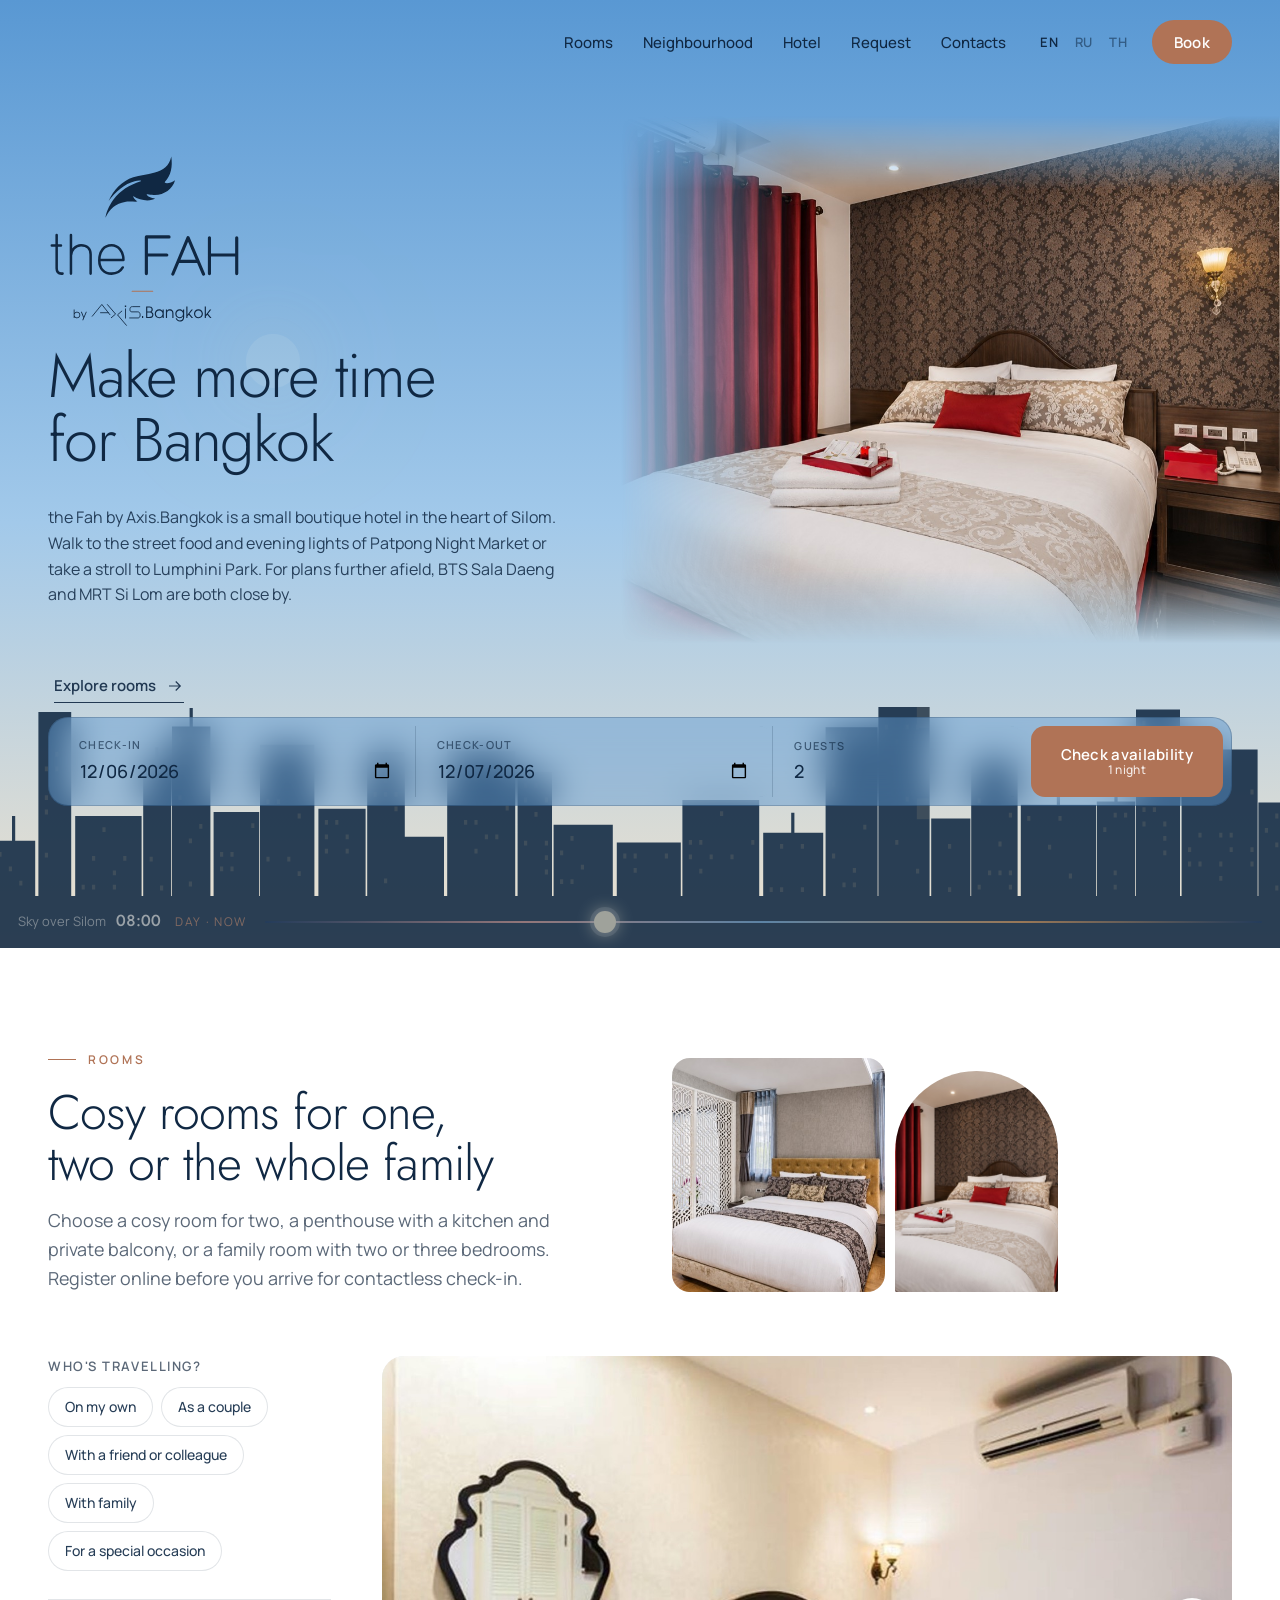
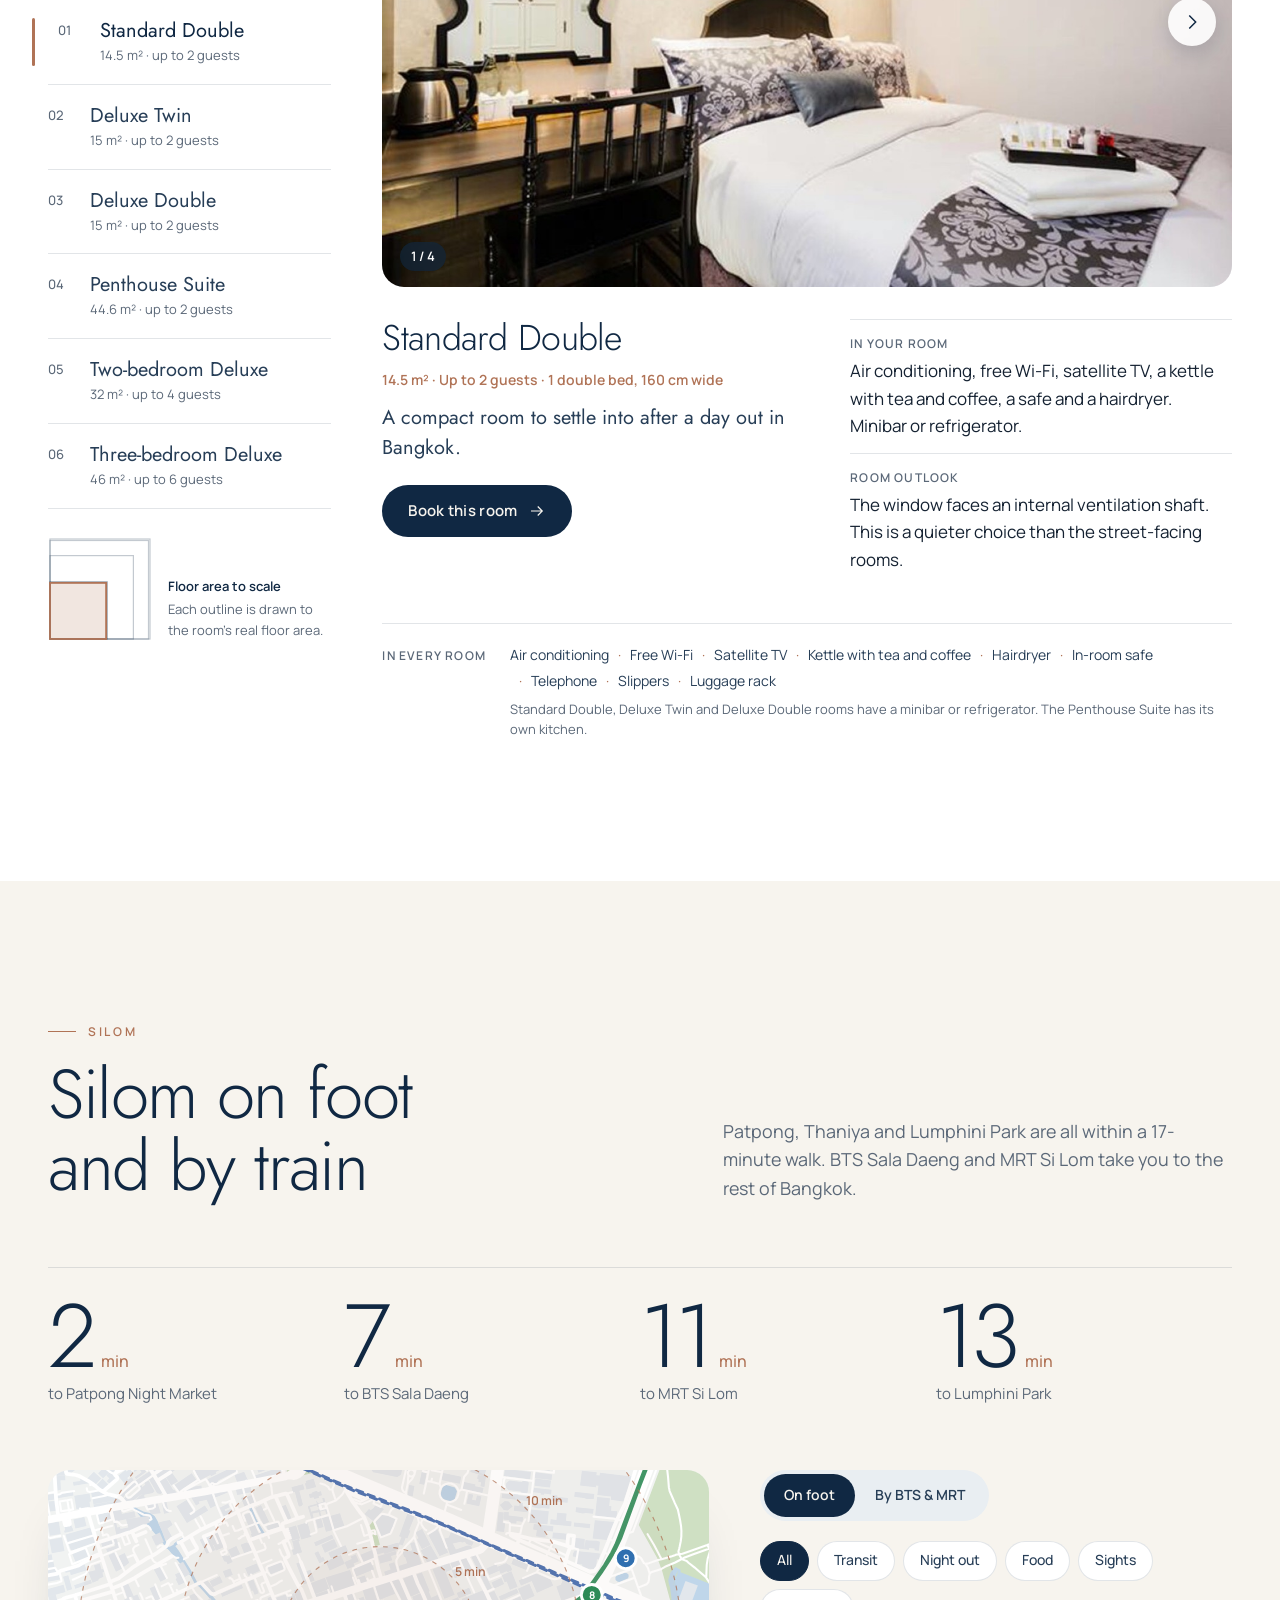
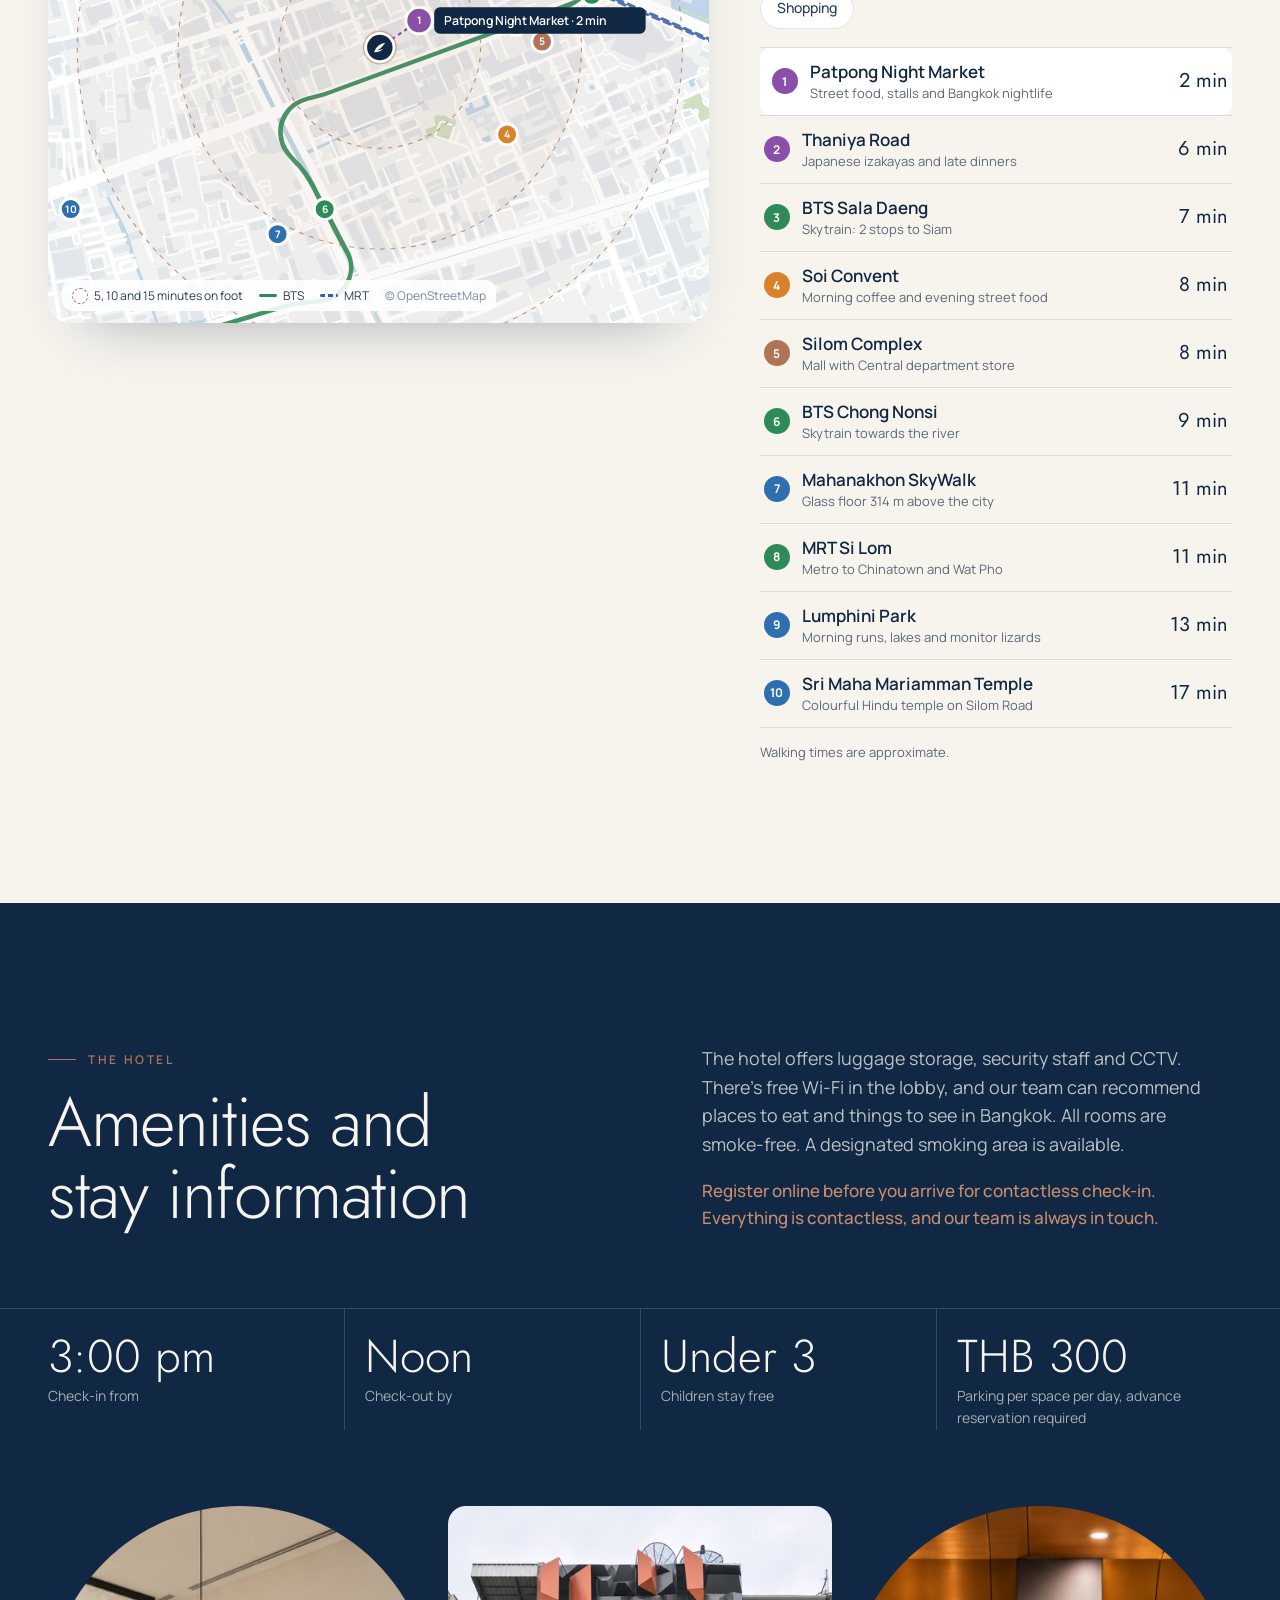
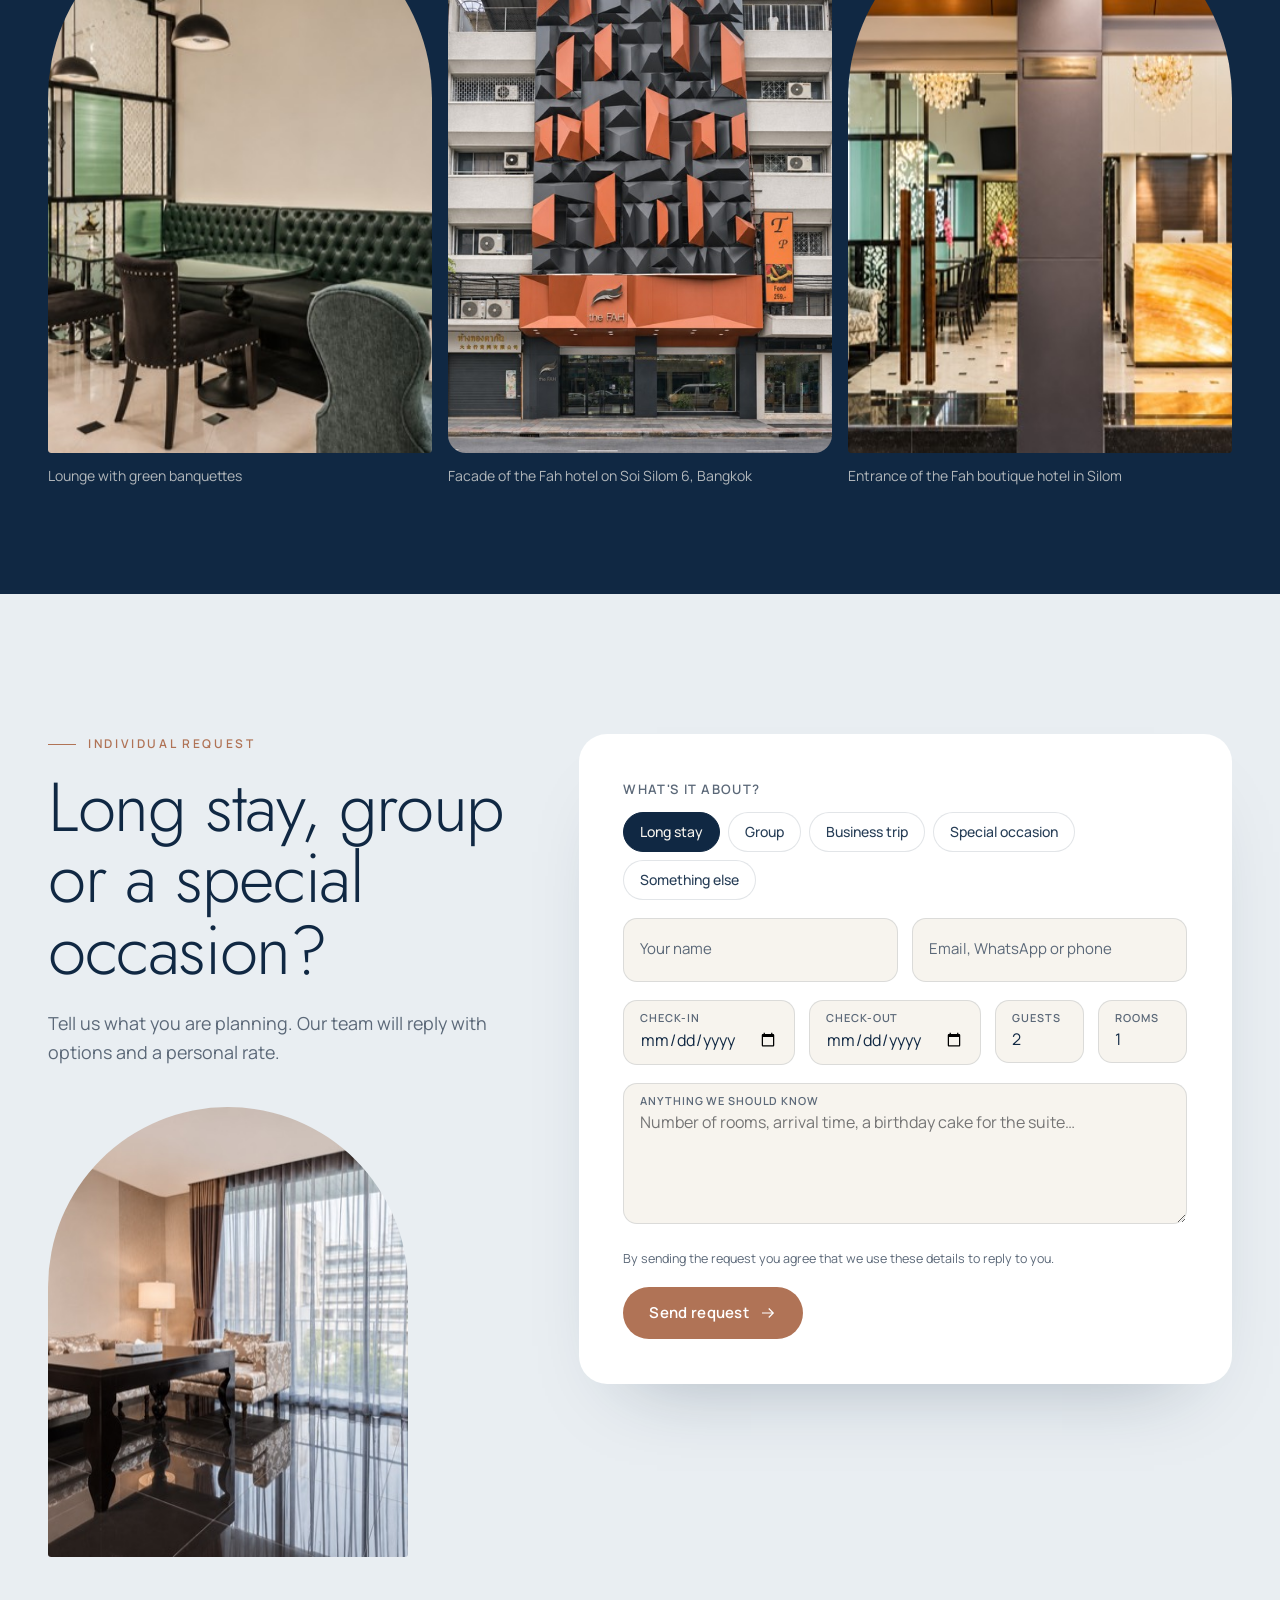
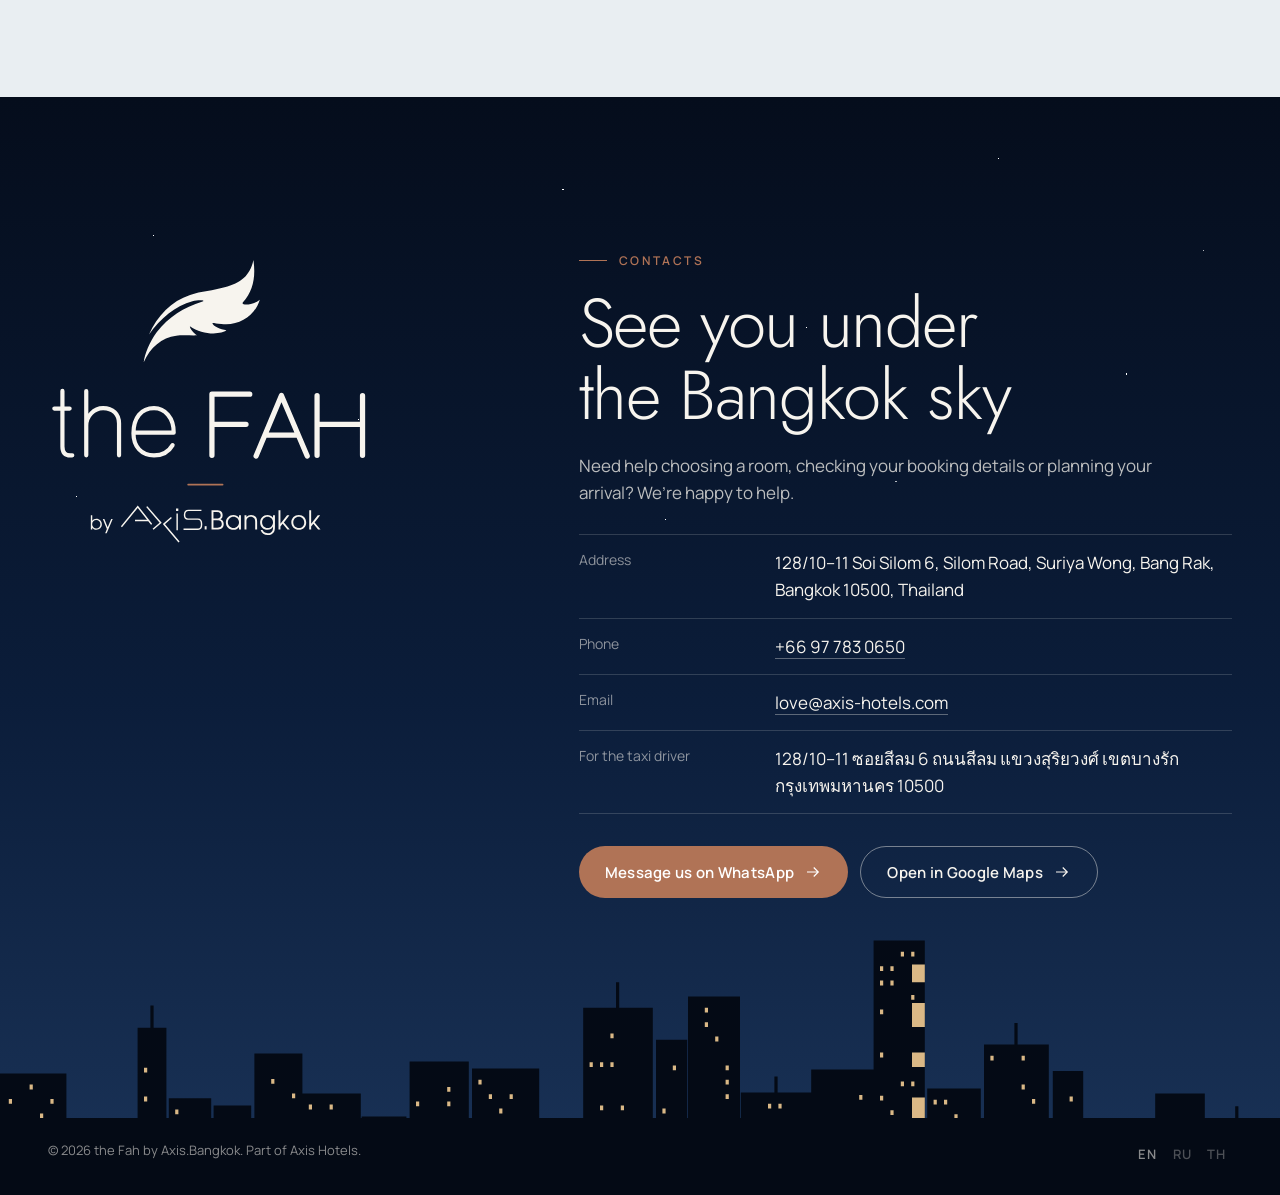
==== commit 6b0f280e: "Fit Tilda's 120 000-character limit for T123 blocks - CSS and JS are served from GitHub Pages (docs/" ====
--- a/docs/en/index.html
+++ b/docs/en/index.html
@@ -8,6 +8,7 @@
 <meta name="robots" content="noindex">
 <link rel="alternate" hreflang="en" href="../en/"><link rel="alternate" hreflang="ru" href="../ru/"><link rel="alternate" hreflang="th" href="../th/">
 <link rel="icon" href="../logo.svg">
+<script type="application/ld+json">{"@context": "https://schema.org", "@type": "Hotel", "@id": "https://axis-hotels.com/en/the-fah#hotel", "name": "the Fah by Axis.Bangkok", "url": "https://axis-hotels.com/en/the-fah", "description": "Boutique hotel in Silom, a short walk from BTS Sala Daeng, MRT Si Lom and Patpong. Rooms for two, a penthouse with balcony and family rooms. Book direct.", "inLanguage": "en", "brand": {"@type": "Brand", "name": "Axis Hotels", "url": "https://axis-hotels.com"}, "address": {"@type": "PostalAddress", "streetAddress": "128/10–11 Soi Silom 6, Silom Road, Suriya Wong", "addressLocality": "Bang Rak, Bangkok", "postalCode": "10500", "addressCountry": "TH"}, "geo": {"@type": "GeoCoordinates", "latitude": 13.7279866, "longitude": 100.5307883}, "hasMap": "https://www.google.com/maps/search/?api=1&query=The+FAH+Silom%2C+128%2F10-11+Soi+Silom+6%2C+Bang+Rak%2C+Bangkok+10500", "checkinTime": "15:00", "checkoutTime": "12:00", "smokingAllowed": false, "amenityFeature": [{"@type": "LocationFeatureSpecification", "name": "Free Wi-Fi in the lobby", "value": true}, {"@type": "LocationFeatureSpecification", "name": "Luggage storage", "value": true}, {"@type": "LocationFeatureSpecification", "name": "Security staff", "value": true}, {"@type": "LocationFeatureSpecification", "name": "CCTV", "value": true}, {"@type": "LocationFeatureSpecification", "name": "Parking (THB 300 per day, reservation required)", "value": true}, {"@type": "LocationFeatureSpecification", "name": "Smoke-free rooms", "value": true}, {"@type": "LocationFeatureSpecification", "name": "Designated smoking area", "value": true}, {"@type": "LocationFeatureSpecification", "name": "Contactless check-in", "value": true}, {"@type": "LocationFeatureSpecification", "name": "Online pre-registration", "value": true}], "containsPlace": [{"@type": "HotelRoom", "name": "Standard Double", "description": "A compact room to settle into after a day out in Bangkok.", "floorSize": {"@type": "QuantitativeValue", "value": 14.5, "unitCode": "MTK"}, "occupancy": {"@type": "QuantitativeValue", "maxValue": 2}, "bed": [{"@type": "BedDetails", "numberOfBeds": 1, "typeOfBed": "Double bed, 160 cm"}], "amenityFeature": [{"@type": "LocationFeatureSpecification", "name": "Air conditioning", "value": true}, {"@type": "LocationFeatureSpecification", "name": "Free Wi-Fi", "value": true}, {"@type": "LocationFeatureSpecification", "name": "Satellite TV", "value": true}, {"@type": "LocationFeatureSpecification", "name": "Kettle with tea and coffee", "value": true}, {"@type": "LocationFeatureSpecification", "name": "Hairdryer", "value": true}, {"@type": "LocationFeatureSpecification", "name": "In-room safe", "value": true}, {"@type": "LocationFeatureSpecification", "name": "Telephone", "value": true}, {"@type": "LocationFeatureSpecification", "name": "Slippers", "value": true}, {"@type": "LocationFeatureSpecification", "name": "Luggage rack", "value": true}, {"@type": "LocationFeatureSpecification", "name": "Minibar or refrigerator", "value": true}], "url": "https://axis-hotels.com/en/the-fah#fah-standard-double"}, {"@type": "HotelRoom", "name": "Deluxe Twin", "description": "A cosy room with two single beds.", "floorSize": {"@type": "QuantitativeValue", "value": 15, "unitCode": "MTK"}, "occupancy": {"@type": "QuantitativeValue", "maxValue": 2}, "bed": [{"@type": "BedDetails", "numberOfBeds": 2, "typeOfBed": "Single bed, 110 cm"}], "amenityFeature": [{"@type": "LocationFeatureSpecification", "name": "Air conditioning", "value": true}, {"@type": "LocationFeatureSpecification", "name": "Free Wi-Fi", "value": true}, {"@type": "LocationFeatureSpecification", "name": "Satellite TV", "value": true}, {"@type": "LocationFeatureSpecification", "name": "Kettle with tea and coffee", "value": true}, {"@type": "LocationFeatureSpecification", "name": "Hairdryer", "value": true}, {"@type": "LocationFeatureSpecification", "name": "In-room safe", "value": true}, {"@type": "LocationFeatureSpecification", "name": "Telephone", "value": true}, {"@type": "LocationFeatureSpecification", "name": "Slippers", "value": true}, {"@type": "LocationFeatureSpecification", "name": "Luggage rack", "value": true}, {"@type": "LocationFeatureSpecification", "name": "Minibar or refrigerator", "value": true}], "url": "https://axis-hotels.com/en/the-fah#fah-deluxe-twin"}, {"@type": "HotelRoom", "name": "Deluxe Double", "description": "A wide double bed and a cosy setting make this a comfortable choice for a stay for two.", "floorSize": {"@type": "QuantitativeValue", "value": 15, "unitCode": "MTK"}, "occupancy": {"@type": "QuantitativeValue", "maxValue": 2}, "bed": [{"@type": "BedDetails", "numberOfBeds": 1, "typeOfBed": "Double bed, 190 cm"}], "amenityFeature": [{"@type": "LocationFeatureSpecification", "name": "Air conditioning", "value": true}, {"@type": "LocationFeatureSpecification", "name": "Free Wi-Fi", "value": true}, {"@type": "LocationFeatureSpecification", "name": "Satellite TV", "value": true}, {"@type": "LocationFeatureSpecification", "name": "Kettle with tea and coffee", "value": true}, {"@type": "LocationFeatureSpecification", "name": "Hairdryer", "value": true}, {"@type": "LocationFeatureSpecification", "name": "In-room safe", "value": true}, {"@type": "LocationFeatureSpecification", "name": "Telephone", "value": true}, {"@type": "LocationFeatureSpecification", "name": "Slippers", "value": true}, {"@type": "LocationFeatureSpecification", "name": "Luggage rack", "value": true}, {"@type": "LocationFeatureSpecification", "name": "Minibar or refrigerator", "value": true}], "url": "https://axis-hotels.com/en/the-fah#fah-deluxe-double"}, {"@type": "HotelRoom", "name": "Penthouse Suite", "description": "Take your time over breakfast in your own kitchen or unwind on your private balcony. The suite also has a sofa, a bathtub and a shower.", "floorSize": {"@type": "QuantitativeValue", "value": 44.6, "unitCode": "MTK"}, "occupancy": {"@type": "QuantitativeValue", "maxValue": 2}, "bed": [{"@type": "BedDetails", "numberOfBeds": 1, "typeOfBed": "Double bed"}], "amenityFeature": [{"@type": "LocationFeatureSpecification", "name": "Air conditioning", "value": true}, {"@type": "LocationFeatureSpecification", "name": "Free Wi-Fi", "value": true}, {"@type": "LocationFeatureSpecification", "name": "Satellite TV", "value": true}, {"@type": "LocationFeatureSpecification", "name": "Kettle with tea and coffee", "value": true}, {"@type": "LocationFeatureSpecification", "name": "Hairdryer", "value": true}, {"@type": "LocationFeatureSpecification", "name": "In-room safe", "value": true}, {"@type": "LocationFeatureSpecification", "name": "Telephone", "value": true}, {"@type": "LocationFeatureSpecification", "name": "Slippers", "value": true}, {"@type": "LocationFeatureSpecification", "name": "Luggage rack", "value": true}, {"@type": "LocationFeatureSpecification", "name": "Kitchen", "value": true}, {"@type": "LocationFeatureSpecification", "name": "Private balcony", "value": true}, {"@type": "LocationFeatureSpecification", "name": "Bathtub", "value": true}, {"@type": "LocationFeatureSpecification", "name": "Sofa", "value": true}], "url": "https://axis-hotels.com/en/the-fah#fah-penthouse-suite"}, {"@type": "HotelRoom", "name": "Two-bedroom Deluxe", "description": "A two-bedroom family room with space to unwind together and a separate room to retire to. Two double beds, or one double bed and two single beds. Rooms 204–205 have two double beds, each 190 cm wide.", "floorSize": {"@type": "QuantitativeValue", "value": 32, "unitCode": "MTK"}, "occupancy": {"@type": "QuantitativeValue", "maxValue": 4}, "bed": [{"@type": "BedDetails", "numberOfBeds": 2, "typeOfBed": "Double bed"}], "amenityFeature": [{"@type": "LocationFeatureSpecification", "name": "Air conditioning", "value": true}, {"@type": "LocationFeatureSpecification", "name": "Free Wi-Fi", "value": true}, {"@type": "LocationFeatureSpecification", "name": "Satellite TV", "value": true}, {"@type": "LocationFeatureSpecification", "name": "Kettle with tea and coffee", "value": true}, {"@type": "LocationFeatureSpecification", "name": "Hairdryer", "value": true}, {"@type": "LocationFeatureSpecification", "name": "In-room safe", "value": true}, {"@type": "LocationFeatureSpecification", "name": "Telephone", "value": true}, {"@type": "LocationFeatureSpecification", "name": "Slippers", "value": true}, {"@type": "LocationFeatureSpecification", "name": "Luggage rack", "value": true}, {"@type": "LocationFeatureSpecification", "name": "Minibar or refrigerator", "value": true}, {"@type": "LocationFeatureSpecification", "name": "Two bedrooms", "value": true}], "url": "https://axis-hotels.com/en/the-fah#fah-two-bedroom-deluxe"}, {"@type": "HotelRoom", "name": "Three-bedroom Deluxe", "description": "A comfortable choice when the whole family is coming to Bangkok, with three separate bedrooms. Two bedrooms have double beds, one 190 cm wide and one 160 cm wide. The third has two single beds, each 110 cm wide.", "floorSize": {"@type": "QuantitativeValue", "value": 46, "unitCode": "MTK"}, "occupancy": {"@type": "QuantitativeValue", "maxValue": 6}, "bed": [{"@type": "BedDetails", "numberOfBeds": 1, "typeOfBed": "Double bed, 190 cm"}, {"@type": "BedDetails", "numberOfBeds": 1, "typeOfBed": "Double bed, 160 cm"}, {"@type": "BedDetails", "numberOfBeds": 2, "typeOfBed": "Single bed, 110 cm"}], "amenityFeature": [{"@type": "LocationFeatureSpecification", "name": "Air conditioning", "value": true}, {"@type": "LocationFeatureSpecification", "name": "Free Wi-Fi", "value": true}, {"@type": "LocationFeatureSpecification", "name": "Satellite TV", "value": true}, {"@type": "LocationFeatureSpecification", "name": "Kettle with tea and coffee", "value": true}, {"@type": "LocationFeatureSpecification", "name": "Hairdryer", "value": true}, {"@type": "LocationFeatureSpecification", "name": "In-room safe", "value": true}, {"@type": "LocationFeatureSpecification", "name": "Telephone", "value": true}, {"@type": "LocationFeatureSpecification", "name": "Slippers", "value": true}, {"@type": "LocationFeatureSpecification", "name": "Luggage rack", "value": true}, {"@type": "LocationFeatureSpecification", "name": "Minibar or refrigerator", "value": true}, {"@type": "LocationFeatureSpecification", "name": "Three bedrooms", "value": true}], "url": "https://axis-hotels.com/en/the-fah#fah-three-bedroom-deluxe"}], "telephone": "+66 97 783 0650", "email": "love@axis-hotels.com", "potentialAction": {"@type": "ReserveAction", "target": "https://axis-hotels.com/en/bangkok/booking?hotel_id=515836"}}</script>
 <style>html,body{margin:0;background:#F7F4EE}</style>
 </head>
 <body>
@@ -15,7 +16,7 @@
 <link rel="preconnect" href="https://fonts.googleapis.com">
 <link rel="preconnect" href="https://fonts.gstatic.com" crossorigin>
 <link rel="stylesheet" href="https://fonts.googleapis.com/css2?family=Jost:wght@300;400;500&family=Manrope:wght@400;500;600&display=swap">
-<style>.fah{--navy:#102843;--navy-2:#1A3557;--slate:#273E57;--ink:#142131;--muted:#5B6878;--copper:#B07356;--copper-2:#C98D6E;--ivory:#F7F4EE;--paper:#FFFFFF;--mist:#E9EEF2;--line:rgba(16,40,67,.12);--sky1:#0B1A30;--sky2:#10264A;--sky3:#1F3A60;--hero-fg:#F7F4EE;--stars:1;--lights:1;--sun-x:50%;--sun-y:30%;--sun-c:#F6E7C8;--sun-s:46px;--wrap:1320px;--header:84px;--ease:cubic-bezier(.2,.7,.1,1);--display:"Jost","Kanit",system-ui,sans-serif;--body:"Manrope","Noto Sans Thai",system-ui,-apple-system,"Segoe UI",sans-serif;font-family:var(--body);font-size:17px;line-height:1.6;color:var(--ink);background:var(--ivory);-webkit-font-smoothing:antialiased;overflow-x:clip}.fah--th{--display:"Kanit","Jost",sans-serif;--body:"Noto Sans Thai","Manrope",sans-serif;line-height:1.75}.fah *,.fah *::before,.fah *::after{box-sizing:border-box}.fah :where(h1,h2,h3,p,ul,ol,dl,dd,figure,fieldset,legend){margin:0;padding:0;border:0}.fah :where(ul,ol){list-style:none}.fah :where(img){display:block;max-width:100%;height:auto;border:0}.fah :where(a){color:inherit;text-decoration:none}.fah :where(button,input,select,textarea){font:inherit;color:inherit}.fah :where(button){background:none;border:0;padding:0;cursor:pointer}.fah [id]{scroll-margin-top:72px}.fah *:focus-visible{outline:2px solid var(--copper);outline-offset:3px}.fah ::selection{background:var(--copper);color:#fff}.fah h1,.fah h2,.fah h3{font-family:var(--display);font-weight:300;letter-spacing:-.02em;line-height:1.04;color:inherit;text-wrap:balance}.fah h2{font-size:clamp(38px,5.4vw,78px)}.fah h3{font-size:clamp(28px,2.8vw,40px)}.fah--th h1,.fah--th h2,.fah--th h3{letter-spacing:0;line-height:1.25}.fah-wrap{width:100%;max-width:var(--wrap);margin:0 auto;padding:0 clamp(16px,4vw,48px)}.fah-kicker,.fah-eyebrow{font-size:12px;font-weight:600;letter-spacing:.22em;text-transform:uppercase;color:var(--copper);margin-bottom:18px;display:flex;align-items:center;gap:12px}.fah-kicker::before{content:"";width:28px;height:1px;background:currentColor}.fah--th .fah-kicker,.fah--th .fah-eyebrow{letter-spacing:.04em;font-size:14px}.fah-lead{font-size:clamp(17px,1.4vw,20px);color:var(--muted);max-width:34em}.fah-note{font-size:13px;color:var(--muted);margin-top:14px}.fah-hint{font-size:13px;letter-spacing:.12em;text-transform:uppercase;opacity:.55;margin-top:18px;text-align:center}.fah-btn{display:inline-flex;align-items:center;justify-content:center;gap:10px;min-height:52px;padding:0 26px;border-radius:100px;font:600 15px/1 var(--body);letter-spacing:.02em;white-space:nowrap;transition:background .25s,color .25s,transform .25s var(--ease),box-shadow .25s}.fah-btn svg{width:18px;height:18px;transition:transform .3s var(--ease)}.fah-btn:hover svg{transform:translateX(4px)}.fah-btn--copper{background:var(--copper);color:#fff}.fah-btn--copper:hover{background:#9C6247;box-shadow:0 10px 30px -10px rgba(176,115,86,.8)}.fah-btn--navy{background:var(--navy);color:var(--ivory)}.fah-btn--navy:hover{background:var(--navy-2)}.fah-btn--ghost{border:1px solid rgba(247,244,238,.45);color:var(--ivory)}.fah-btn--ghost:hover{background:rgba(247,244,238,.1)}.fah-btn--line{border:1px solid var(--line);color:var(--navy);background:var(--paper)}.fah-chips{display:flex;flex-wrap:wrap;gap:8px}.fah-chip{position:relative;display:inline-flex;align-items:center;min-height:40px;padding:0 16px;border-radius:100px;border:1px solid var(--line);background:var(--paper);font-size:14px;font-weight:500;color:var(--slate);cursor:pointer;transition:background .2s,color .2s,border-color .2s}.fah-chip:hover{border-color:var(--navy)}.fah-chip.is-on,.fah-chip[aria-pressed="true"],.fah-chip:has(input:checked){background:var(--navy);border-color:var(--navy);color:var(--ivory)}.fah-chip input{position:absolute;opacity:0;pointer-events:none}.fah-header{position:fixed;top:0;left:0;right:0;z-index:60;padding-top:env(safe-area-inset-top,0px);color:var(--hero-fg);transition:background .35s,color .35s,box-shadow .35s,transform .35s var(--ease)}.fah-header.is-solid{background:rgba(247,244,238,.92);color:var(--navy);backdrop-filter:blur(14px);-webkit-backdrop-filter:blur(14px);box-shadow:0 1px 0 var(--line)}.fah-header.is-hidden{transform:translateY(-100%)}.fah-header__row{display:flex;align-items:center;gap:28px;height:var(--header);transition:height .35s}.fah-header.is-solid .fah-header__row{height:68px}.fah-logo-h{display:block;height:50px;width:auto;transition:height .35s}.fah-header.is-solid .fah-logo-h{height:42px}.fah-header__logo{transition:opacity .35s,transform .35s var(--ease)}.fah-header:not(.is-solid):not(.is-menu) .fah-header__logo{opacity:0;transform:translateY(-6px);pointer-events:none}.fah-menu{margin-left:auto}.fah-menu ul{display:flex;gap:30px}.fah-menu a{font-size:15px;font-weight:500;position:relative;padding:6px 0}.fah-menu a::after{content:"";position:absolute;left:0;right:0;bottom:0;height:1px;background:currentColor;transform:scaleX(0);transform-origin:right;transition:transform .35s var(--ease)}.fah-menu a:hover::after{transform:scaleX(1);transform-origin:left}.fah-header__end{display:flex;align-items:center;gap:18px}.fah-langs{display:flex;gap:4px;font-size:13px;font-weight:600;letter-spacing:.06em}.fah-langs a{padding:4px 6px;opacity:.55;transition:opacity .2s}.fah-langs a[aria-current],.fah-langs a:hover{opacity:1}.fah-langs--menu{display:none}.fah-header__book{min-height:44px;padding:0 22px}.fah-burger{display:none;width:44px;height:44px;position:relative}.fah-burger span{position:absolute;left:11px;right:11px;height:1.5px;background:currentColor;transition:transform .3s,top .3s}.fah-burger span:first-child{top:17px}.fah-burger span:last-child{top:26px}.fah-burger[aria-expanded="true"] span:first-child{top:21px;transform:rotate(45deg)}.fah-burger[aria-expanded="true"] span:last-child{top:21px;transform:rotate(-45deg)}.fah-sky{position:absolute;inset:0;background:linear-gradient(180deg,var(--sky1) 0%,var(--sky2) 55%,var(--sky3) 100%);transition:background 1.2s;overflow:hidden}.fah-stars{position:absolute;inset:0 0 30% 0;opacity:var(--stars);transition:opacity 1.2s;background-image:radial-gradient(1px 1px at 12% 18%,#fff 50%,transparent 51%),radial-gradient(1px 1px at 28% 42%,#fff 50%,transparent 51%),radial-gradient(1.5px 1.5px at 44% 12%,#fff 50%,transparent 51%),radial-gradient(1px 1px at 63% 30%,#fff 50%,transparent 51%),radial-gradient(1px 1px at 78% 8%,#fff 50%,transparent 51%),radial-gradient(1.5px 1.5px at 88% 36%,#fff 50%,transparent 51%),radial-gradient(1px 1px at 6% 52%,#fff 50%,transparent 51%),radial-gradient(1px 1px at 52% 55%,#fff 50%,transparent 51%),radial-gradient(1px 1px at 36% 26%,rgba(255,255,255,.7) 50%,transparent 51%),radial-gradient(1px 1px at 70% 50%,rgba(255,255,255,.7) 50%,transparent 51%),radial-gradient(1px 1px at 94% 20%,rgba(255,255,255,.7) 50%,transparent 51%),radial-gradient(1px 1px at 20% 6%,rgba(255,255,255,.7) 50%,transparent 51%);animation:fah-twinkle 6s ease-in-out infinite alternate}@keyframes fah-twinkle{from{filter:brightness(.7)}to{filter:brightness(1.3)}}.fah-sun{position:absolute;left:var(--sun-x);top:var(--sun-y);width:var(--sun-s);height:var(--sun-s);margin:calc(var(--sun-s) / -2) 0 0 calc(var(--sun-s) / -2);border-radius:50%;background:var(--sun-c);box-shadow:0 0 60px 20px var(--sun-glow,rgba(246,231,200,.4)),0 0 200px 80px var(--sun-glow2,rgba(246,231,200,.15));transition:left 1.2s var(--ease),top 1.2s var(--ease),background 1.2s,box-shadow 1.2s,opacity .6s}.fah-sun.is-behind{opacity:.12}.fah-hero.is-dragging .fah-sky,.fah-hero.is-dragging .fah-sun,.fah-hero.is-dragging .fah-stars,.fah-hero.is-dragging .fah-city__b,.fah-hero.is-dragging .fah-city__w,.fah-hero.is-dragging{transition:none}.fah-city{position:absolute;left:0;right:0;bottom:0;width:100%;height:clamp(130px,21vh,240px);pointer-events:none}.fah-city__b{fill:var(--city,#0A1628);transition:fill 1.2s}.fah-city__w{fill:#FFD89A;opacity:calc(var(--lights) * .85);transition:opacity 1.2s}.fah-city__w--a{animation:fah-blink 7s steps(1) infinite}.fah-city__w--b{animation:fah-blink 11s steps(1) 2s infinite}.fah-city__w--c{animation:fah-blink 5s steps(1) 1s infinite}@keyframes fah-blink{0%,100%{opacity:calc(var(--lights) * .9)}40%{opacity:0}70%{opacity:calc(var(--lights) * .6)}}.fah-hero{position:relative;min-height:max(720px,100svh);color:var(--hero-fg);display:flex;align-items:center;isolation:isolate;transition:color 1.2s}.fah-hero>.fah-city{z-index:1}.fah-hero__grid{position:relative;z-index:2;display:grid;grid-template-columns:minmax(0,6fr) minmax(0,5fr);gap:clamp(32px,5vw,80px);align-items:center;padding-top:calc(var(--header) + 32px);padding-bottom:72px}.fah-hero__logo{width:clamp(150px,15vw,210px);margin-bottom:30px}.fah-hero__logo svg{width:100%;height:auto;display:block}.fah-hero .fah-eyebrow{color:inherit;opacity:.8}.fah-hero h1{font-size:clamp(40px,4.8vw,76px);margin-bottom:20px}.fah-hero__lead{font-size:clamp(16px,1.25vw,18px);max-width:36em;opacity:.85}.fah-booking{margin-top:38px;display:grid;grid-template-columns:1fr 1fr .7fr auto;gap:2px;padding:6px;border-radius:22px;background:rgba(255,255,255,.95);color:var(--ink);box-shadow:0 30px 60px -30px rgba(5,12,24,.6);max-width:760px}.fah-booking label{display:flex;flex-direction:column;justify-content:center;padding:8px 16px;border-radius:16px;cursor:pointer;transition:background .2s;min-width:0}.fah-booking label:hover{background:var(--mist)}.fah-booking span{font-size:11px;font-weight:600;letter-spacing:.12em;text-transform:uppercase;color:var(--muted)}.fah--th .fah-booking span{letter-spacing:0;font-size:13px}.fah-booking input,.fah-booking select{border:0;background:none;padding:2px 0 0;font-size:16px;font-weight:600;color:var(--navy);outline:none;width:100%;min-width:0;-webkit-appearance:none;appearance:none}.fah-booking button{border-radius:16px;flex-direction:column;gap:2px;min-height:64px}.fah-booking__nights{font-size:12px;font-weight:500;opacity:.85}.fah-booking__nights:empty{display:none}.fah-hero__visual{position:relative;justify-self:end;width:100%;max-width:470px}.fah-arch{position:relative;aspect-ratio:4 / 5.4;border-radius:999px 999px 18px 18px;overflow:hidden;background:rgba(255,255,255,.08);box-shadow:0 50px 80px -40px rgba(0,0,0,.6),0 0 0 1px rgba(255,255,255,.12) inset}.fah-arch__slide{position:absolute;inset:0;opacity:0;transition:opacity 1.4s ease}.fah-arch__slide.is-on{opacity:1}.fah-arch__slide img{width:100%;height:100%;object-fit:cover;transform:scale(1.08);transition:transform 7s linear}.fah-arch__slide.is-on img{transform:scale(1)}.fah-dial{position:absolute;left:-36px;right:24px;bottom:-28px;padding:14px 18px 12px;border-radius:18px;background:rgba(10,22,40,.58);color:#F7F4EE;backdrop-filter:blur(16px);-webkit-backdrop-filter:blur(16px);border:1px solid rgba(255,255,255,.14);display:grid;grid-template-columns:1fr auto;gap:6px 14px;align-items:center}.fah-dial__row{grid-column:1 / -1;display:flex;align-items:baseline;gap:10px;font-size:13px}.fah-dial__label{opacity:.7}.fah-dial__time{font:500 20px/1 var(--display);font-variant-numeric:tabular-nums}.fah-dial__phase{margin-left:auto;font-size:12px;letter-spacing:.14em;text-transform:uppercase;color:var(--copper-2)}.fah--th .fah-dial__phase{letter-spacing:0;font-size:13px}.fah-dial__range{-webkit-appearance:none;appearance:none;width:100%;height:26px;background:transparent;cursor:grab;margin:0}.fah-dial__range::-webkit-slider-runnable-track{height:2px;border-radius:2px;background:linear-gradient(90deg,#1F3A60,#E8A59A 26%,#86BCE8 50%,#F2A65A 76%,#1F3A60)}.fah-dial__range::-moz-range-track{height:2px;background:linear-gradient(90deg,#1F3A60,#E8A59A 26%,#86BCE8 50%,#F2A65A 76%,#1F3A60)}.fah-dial__range::-webkit-slider-thumb{-webkit-appearance:none;width:22px;height:22px;margin-top:-10px;border-radius:50%;background:var(--sun-c);box-shadow:0 0 0 4px rgba(255,255,255,.18),0 0 18px var(--sun-c)}.fah-dial__range::-moz-range-thumb{width:22px;height:22px;border:0;border-radius:50%;background:var(--sun-c);box-shadow:0 0 0 4px rgba(255,255,255,.18),0 0 18px var(--sun-c)}.fah-dial__now{font-size:12px;font-weight:600;letter-spacing:.08em;text-transform:uppercase;padding:6px 10px;border-radius:100px;border:1px solid rgba(255,255,255,.3)}.fah-dial__now[hidden]{display:none}.fah-intro{padding:clamp(110px,14vw,200px) 0 clamp(80px,10vw,140px);background:var(--ivory)}.fah-intro__text{font:300 clamp(28px,3.6vw,54px)/1.22 var(--display);letter-spacing:-.015em;color:var(--navy);max-width:22em}.fah--th .fah-intro__text{line-height:1.45;letter-spacing:0}.fah.is-js .fah-intro__text span{opacity:.14;transition:opacity .4s}.fah.is-js .fah-intro__text span.is-lit{opacity:1}.fah-numbers{display:grid;grid-template-columns:repeat(4,1fr);margin-top:clamp(64px,8vw,110px);border-top:1px solid var(--line)}.fah-numbers li{padding:28px 24px 0 0;display:flex;flex-direction:column;gap:6px}.fah-numbers strong{font:300 clamp(56px,7vw,108px)/.9 var(--display);color:var(--navy);letter-spacing:-.04em;display:flex;align-items:baseline;gap:8px}.fah-numbers small{font:500 16px/1 var(--body);letter-spacing:0;color:var(--copper)}.fah-numbers span{color:var(--muted);font-size:15px}.fah-section{padding:clamp(90px,11vw,160px) 0;position:relative}.fah-head{margin-bottom:clamp(40px,5vw,72px)}.fah-head--row{display:grid;grid-template-columns:minmax(0,1.2fr) minmax(0,1fr);gap:32px 64px;align-items:end}.fah-head h2{color:var(--navy)}.fah-rooms{background:var(--paper)}.fah-who p{font-size:13px;font-weight:600;letter-spacing:.12em;text-transform:uppercase;color:var(--muted);margin-bottom:12px}.fah--th .fah-who p{letter-spacing:0;font-size:15px}.fah-rooms__grid{display:grid;grid-template-columns:minmax(250px,3fr) minmax(0,9fr);gap:clamp(28px,4vw,64px);align-items:start}.fah-rooms__side{position:sticky;top:96px;display:flex;flex-direction:column;gap:28px}.fah-tabs{display:flex;flex-direction:column;border-top:1px solid var(--line)}.fah-tab{position:relative;display:grid;grid-template-columns:34px 1fr;gap:2px 8px;text-align:left;padding:18px 8px 18px 0;border-bottom:1px solid var(--line);transition:padding .35s var(--ease)}.fah-tab__n{grid-row:span 2;font:500 13px/1.9 var(--body);color:var(--muted)}.fah-tab__name{font:400 20px/1.25 var(--display);color:var(--slate);transition:color .25s}.fah-tab__meta{font-size:13px;color:var(--muted)}.fah-tab__match{position:absolute;right:0;top:-10px;font-size:11px;font-weight:600;letter-spacing:.06em;text-transform:uppercase;color:#fff;background:var(--copper);border-radius:100px;padding:3px 9px;opacity:0;transform:translateY(4px);transition:opacity .3s,transform .3s}.fah--th .fah-tab__match{letter-spacing:0;font-size:12px}.fah-tab.is-match .fah-tab__match{opacity:1;transform:none}.fah-tab::before{content:"";position:absolute;left:-16px;top:18px;bottom:18px;width:3px;border-radius:3px;background:var(--copper);transform:scaleY(0);transition:transform .35s var(--ease)}.fah-tab.is-on{padding-left:10px}.fah-tab.is-on::before{transform:scaleY(1)}.fah-tab.is-on .fah-tab__name,.fah-tab:hover .fah-tab__name{color:var(--navy)}.fah-scale{display:grid;grid-template-columns:104px 1fr;gap:16px;align-items:end;font-size:13px;color:var(--muted)}.fah-scale svg{width:104px;height:104px;overflow:visible}.fah-scale rect{fill:none;stroke:rgba(16,40,67,.25);stroke-width:1.2;transition:fill .4s,stroke .4s}.fah-scale rect.is-on{fill:rgba(176,115,86,.18);stroke:var(--copper);stroke-width:1.8}.fah-scale b{display:block;color:var(--navy);font-weight:600;margin-bottom:2px}.fah-rooms__stage{position:relative}.fah-room{display:grid;grid-template-columns:minmax(0,1fr);gap:32px;margin-bottom:64px}.fah.is-js .fah-room{display:none;margin:0}.fah.is-js .fah-room.is-on{display:grid;animation:fah-in .6s var(--ease)}@keyframes fah-in{from{opacity:0;transform:translateY(16px)}to{opacity:1;transform:none}}.fah-room__media{position:relative;border-radius:22px;overflow:hidden;background:var(--mist)}.fah-track{display:flex;overflow-x:auto;scroll-snap-type:x mandatory;scrollbar-width:none;overscroll-behavior-x:contain}.fah-track::-webkit-scrollbar{display:none}.fah-track li{flex:0 0 100%;scroll-snap-align:start;aspect-ratio:16 / 10}.fah-zoom{display:block;width:100%;height:100%;cursor:zoom-in}.fah-track img,.fah-strip img{width:100%;height:100%;object-fit:cover}.fah-nav{position:absolute;top:50%;transform:translateY(-50%);width:48px;height:48px;border-radius:50%;background:rgba(255,255,255,.9);color:var(--navy);display:grid;place-items:center;box-shadow:0 6px 20px rgba(16,40,67,.18);transition:opacity .25s,background .25s,transform .25s}.fah-nav:hover{background:#fff;transform:translateY(-50%) scale(1.06)}.fah-nav svg{width:22px;height:22px}.fah-prev{left:16px}.fah-next{right:16px}.fah-nav[disabled]{opacity:0;pointer-events:none}.fah-count{position:absolute;left:18px;bottom:16px;color:#fff;background:rgba(16,40,67,.6);backdrop-filter:blur(6px);font-size:13px;font-weight:600;padding:4px 11px;border-radius:100px}.fah-room__info{display:grid;grid-template-columns:minmax(0,1fr) minmax(0,1fr);gap:10px 48px;align-items:start}.fah-room__info h3{color:var(--navy);grid-column:1}.fah-room__specs{grid-column:1;display:flex;flex-wrap:wrap;gap:6px 16px;font-size:14px;font-weight:600;color:var(--copper)}.fah-room__specs span + span::before{content:"·";margin-right:16px;color:rgba(16,40,67,.3)}.fah-room__tagline{grid-column:1;font:400 20px/1.45 var(--display);color:var(--slate);margin-top:12px}.fah-room__text{grid-column:2;grid-row:1 / span 3;color:var(--muted)}.fah-room__hl{grid-column:2;display:flex;flex-wrap:wrap;gap:8px}.fah-room__hl li{font-size:13px;padding:6px 12px;border-radius:100px;background:var(--mist);color:var(--slate);font-weight:500}.fah-room__info .fah-btn{grid-column:1;justify-self:start;margin-top:14px}.fah-amenities{margin-top:clamp(64px,8vw,110px);padding-top:36px;border-top:1px solid var(--line);display:grid;grid-template-columns:minmax(250px,3fr) minmax(0,9fr);gap:24px clamp(28px,4vw,64px)}.fah-amenities h3{font-size:24px;color:var(--navy)}.fah-amenities ul{display:flex;flex-wrap:wrap;gap:10px 28px;color:var(--slate)}.fah-amenities li{display:flex;align-items:center;gap:10px}.fah-amenities li::before{content:"";width:6px;height:6px;border-radius:50%;background:var(--copper)}.fah-hotel{background:var(--navy);color:var(--ivory);overflow:hidden}.fah-hotel h2{color:var(--ivory)}.fah-hotel .fah-lead{color:rgba(247,244,238,.75)}.fah-hotel__head{display:grid;grid-template-columns:minmax(0,1.1fr) minmax(0,1fr);gap:32px 72px;align-items:end;margin-bottom:clamp(48px,6vw,80px)}.fah-services{display:grid;grid-template-columns:1fr 1fr;gap:0 28px;margin-top:28px}.fah-services li{padding:11px 0;border-bottom:1px solid rgba(247,244,238,.14);font-size:15px;display:flex;gap:12px;align-items:baseline}.fah-services li::before{content:"";width:12px;height:1px;background:var(--copper-2);transform:translateY(-4px);flex:none}.fah-strip{overflow-x:auto;scrollbar-width:none;cursor:grab;padding:0 clamp(16px,4vw,48px);-webkit-overflow-scrolling:touch}.fah-strip::-webkit-scrollbar{display:none}.fah-strip.is-grabbing{cursor:grabbing}.fah-strip.is-grabbing .fah-zoom{pointer-events:none}.fah-strip__track{display:flex;gap:18px;width:max-content}.fah-strip li{width:clamp(240px,26vw,380px);flex:none}.fah-strip li:nth-child(odd) .fah-zoom{aspect-ratio:3 / 4}.fah-strip li:nth-child(even){padding-top:64px}.fah-strip li:nth-child(even) .fah-zoom{aspect-ratio:4 / 4.4}.fah-strip .fah-zoom{border-radius:18px;overflow:hidden}.fah-strip li:nth-child(3n+1) .fah-zoom{border-radius:999px 999px 18px 18px}.fah-strip img{transition:transform .8s var(--ease)}.fah-strip .fah-zoom:hover img{transform:scale(1.05)}.fah-strip li>span{display:block;margin-top:12px;font-size:14px;color:rgba(247,244,238,.7)}.fah-area{background:var(--ivory)}.fah-area__grid{display:grid;grid-template-columns:minmax(300px,4fr) minmax(0,7fr);gap:clamp(28px,4vw,56px);align-items:start}.fah-places{margin-top:22px;border-top:1px solid var(--line);counter-reset:place}.fah-places li{border-bottom:1px solid var(--line);counter-increment:place}.fah-places li[hidden]{display:none}.fah-places button{width:100%;display:grid;grid-template-columns:26px 1fr auto;gap:12px;align-items:center;padding:13px 4px;text-align:left;transition:background .2s,padding .3s var(--ease);border-radius:10px}.fah-places li.is-on button,.fah-places button:hover{background:var(--paper);padding-left:12px}.fah-place__dot{width:26px;height:26px;border-radius:50%;display:grid;place-items:center;font-size:12px;font-weight:700;color:#fff;background:var(--cat)}.fah-place__dot::before{content:attr(data-n)}.fah-place__name{font-weight:600;color:var(--navy);line-height:1.3}.fah-place__name small{display:block;font-weight:400;font-size:13px;color:var(--muted);margin-top:2px}.fah-place__min{font:400 20px/1 var(--display);color:var(--navy);white-space:nowrap}.fah .fah-cat-transit{--cat:#2E8B57}.fah .fah-cat-night{--cat:#8A4FA8}.fah .fah-cat-food{--cat:#D9822B}.fah .fah-cat-sight{--cat:#2F6FB0}.fah .fah-cat-shop{--cat:#B07356}.fah-map{border-radius:22px;overflow:hidden;background:#F1F3F2;box-shadow:0 30px 60px -40px rgba(16,40,67,.45);position:sticky;top:96px}.fah-map img{width:100%;height:auto}.fah-map__layer{position:absolute;inset:0;width:100%;height:100%;overflow:visible}.fah-ring{fill:rgba(176,115,86,.05);stroke:var(--copper);stroke-width:1.2;stroke-dasharray:5 6;opacity:.75}.fah-ring__t{font:600 13px var(--body);fill:var(--copper)}.fah-marker{cursor:pointer;transition:opacity .3s}.fah-marker circle{fill:var(--cat);stroke:#fff;stroke-width:3;transition:r .25s}.fah-marker>text{font:700 11px var(--body);fill:#fff;text-anchor:middle;pointer-events:none}.fah-marker__path{stroke:var(--cat);stroke-width:2.5;stroke-dasharray:2 6;stroke-linecap:round;opacity:0;transition:opacity .3s}.fah-marker__label{opacity:0;transition:opacity .25s;pointer-events:none}.fah-marker__label rect{fill:var(--navy)}.fah-marker__label text{font:600 13px var(--body);fill:#fff}.fah-marker.is-on circle{r:14}.fah-marker.is-on .fah-marker__path,.fah-marker.is-on .fah-marker__label{opacity:1}.fah-marker.is-dim{opacity:.2}.fah-hotelpin circle{fill:var(--navy);stroke:#fff;stroke-width:3}.fah-hotelpin .fah-hotelpin__pulse{fill:var(--copper);stroke:none;opacity:.5;transform-origin:center;transform-box:fill-box;animation:fah-pulse 2.4s ease-out infinite}@keyframes fah-pulse{from{transform:scale(.8);opacity:.55}to{transform:scale(2.6);opacity:0}}.fah-map__legend{position:absolute;left:14px;bottom:12px;display:flex;flex-wrap:wrap;align-items:center;gap:6px;font-size:12px;color:var(--slate);background:rgba(255,255,255,.88);padding:6px 10px;border-radius:10px;max-width:calc(100% - 28px)}.fah-map__ring{width:16px;height:16px;border-radius:50%;border:1.5px dashed var(--copper)}.fah-map__line{width:18px;height:3px;border-radius:2px;margin-left:10px;background:#2E8B57}.fah-map__line--mrt{background:repeating-linear-gradient(90deg,#2F5DA8 0 5px,transparent 5px 8px)}.fah-map__osm{margin-left:10px;opacity:.6}.fah-transit{background:var(--paper)}.fah-transit__grid{display:grid;grid-template-columns:minmax(0,5fr) minmax(0,6fr);gap:clamp(28px,4vw,72px);align-items:start}.fah-dests{display:grid;grid-template-columns:1fr 1fr;gap:10px}.fah-dest{display:flex;flex-direction:column;align-items:flex-start;gap:4px;text-align:left;padding:18px 20px;border-radius:18px;border:1px solid var(--line);background:var(--ivory);transition:background .25s,color .25s,transform .25s var(--ease),border-color .25s}.fah-dest span{font-weight:600;color:var(--navy);line-height:1.3}.fah-dest small{font-size:13px;color:var(--muted)}.fah-dest:hover{transform:translateY(-2px);border-color:var(--navy)}.fah-dest.is-on{background:var(--navy);border-color:var(--navy)}.fah-dest.is-on span,.fah-dest.is-on small{color:var(--ivory)}.fah-routes{position:sticky;top:96px;border-radius:26px;background:var(--ivory);padding:clamp(24px,3vw,40px);min-height:420px}.fah-route{margin-bottom:40px}.fah.is-js .fah-route{display:none;margin:0}.fah.is-js .fah-route.is-on{display:block}.fah-route__total{font:300 clamp(64px,7vw,104px)/.9 var(--display);color:var(--navy);letter-spacing:-.04em;display:flex;align-items:baseline;gap:8px}.fah-route__total small{font:500 16px var(--body);letter-spacing:0;color:var(--copper)}.fah-route__sub{color:var(--muted);margin:8px 0 28px}.fah-step{position:relative;padding:0 0 0 40px;min-height:30px;display:flex;flex-direction:column;justify-content:center}.fah-step b{font-weight:600;color:var(--navy)}.fah-step small{font-size:13px;color:var(--muted)}.fah-step--start::before,.fah-step--station::before,.fah-step--end::before,.fah-step--change::before{content:"";position:absolute;left:6px;top:50%;width:16px;height:16px;margin-top:-8px;border-radius:50%;background:var(--paper);border:4px solid var(--c,var(--navy));z-index:1}.fah-step--start::before{background:var(--navy);border-color:var(--navy)}.fah-step--end::before{width:22px;height:22px;margin-top:-11px;left:3px;background:var(--copper);border-color:var(--copper);box-shadow:0 0 0 6px rgba(176,115,86,.18)}.fah-step--change::before{border:2px dashed var(--muted)}.fah-step--walk,.fah-step--ride{min-height:58px;font-size:14px;color:var(--muted)}.fah-step--walk::before{content:"";position:absolute;left:13px;top:-4px;bottom:-4px;border-left:2px dotted var(--muted)}.fah-step__line{position:absolute;left:11px;top:-6px;bottom:-6px;width:6px;border-radius:6px;background:var(--c);display:flex;flex-direction:column;justify-content:space-evenly;align-items:center;transform-origin:top}.fah-step__line i{width:4px;height:4px;border-radius:50%;background:rgba(255,255,255,.85)}.fah-step--ride span:last-child{font-weight:600;color:var(--slate)}@keyframes fah-draw{from{transform:scaleY(0)}to{transform:scaleY(1)}}.fah.is-js .fah-route.is-on .fah-step{animation:fah-in .5s var(--ease) both}.fah.is-js .fah-route.is-on .fah-step__line{animation:fah-draw .7s var(--ease) both}.fah-route.is-on .fah-step:nth-child(2){animation-delay:.06s}.fah-route.is-on .fah-step:nth-child(3){animation-delay:.12s}.fah-route.is-on .fah-step:nth-child(4){animation-delay:.18s}.fah-route.is-on .fah-step:nth-child(5){animation-delay:.24s}.fah-route.is-on .fah-step:nth-child(6){animation-delay:.3s}.fah-route.is-on .fah-step:nth-child(7){animation-delay:.36s}.fah-route.is-on .fah-step:nth-child(8){animation-delay:.42s}.fah-route.is-on .fah-step:nth-child(9){animation-delay:.48s}.fah-request{background:var(--mist)}.fah-request__grid{display:grid;grid-template-columns:minmax(0,5fr) minmax(0,7fr);gap:clamp(32px,5vw,88px);align-items:start}.fah-request h2{color:var(--navy);margin-bottom:22px}.fah-request__photo{margin-top:40px;max-width:360px;aspect-ratio:4 / 5;border-radius:999px 999px 18px 18px;overflow:hidden}.fah-request__photo img{width:100%;height:100%;object-fit:cover}.fah-form{background:var(--paper);border-radius:28px;padding:clamp(22px,3.5vw,48px);display:flex;flex-direction:column;gap:18px;box-shadow:0 40px 80px -50px rgba(16,40,67,.35)}.fah-form legend{font-size:13px;font-weight:600;letter-spacing:.1em;text-transform:uppercase;color:var(--muted);margin-bottom:12px}.fah--th .fah-form legend{letter-spacing:0;font-size:15px}.fah-form__row{display:grid;grid-template-columns:1fr 1fr;gap:14px}.fah-form__row--4{grid-template-columns:1fr 1fr .6fr .6fr}.fah-field{position:relative;display:block}.fah-field input,.fah-field textarea{width:100%;border:1px solid var(--line);border-radius:14px;background:var(--ivory);padding:26px 16px 10px;font-size:16px;color:var(--navy);outline:none;transition:border-color .2s,background .2s;-webkit-appearance:none;appearance:none;min-height:60px}.fah-field textarea{resize:vertical;min-height:120px}.fah-field input:focus,.fah-field textarea:focus{border-color:var(--navy);background:var(--paper)}.fah-field>span{position:absolute;left:17px;top:19px;font-size:15px;color:var(--muted);pointer-events:none;transition:top .2s,font-size .2s}.fah-field input:focus + span,.fah-field input:not(:placeholder-shown) + span,.fah-field input[type="date"] + span,.fah-field input[type="number"] + span,.fah-field--area>span{top:9px;font-size:11px;font-weight:600;letter-spacing:.08em;text-transform:uppercase}.fah--th .fah-field>span{letter-spacing:0 !important}.fah-field.is-error input{border-color:#C0392B}.fah-form__consent{font-size:12.5px;color:var(--muted)}.fah-form__actions{display:flex;flex-wrap:wrap;align-items:center;gap:16px}.fah-form__status{font-size:14px;font-weight:500;color:var(--slate)}.fah-form__status.is-ok{color:#2E7D4F}.fah-form__status.is-err{color:#B03A2E}.fah-faq{background:var(--ivory)}.fah-faq__grid{display:grid;grid-template-columns:minmax(0,5fr) minmax(0,7fr);gap:32px clamp(32px,5vw,88px)}.fah-faq h2{color:var(--navy)}.fah-faq details{border-bottom:1px solid var(--line)}.fah-faq details:first-child{border-top:1px solid var(--line)}.fah-faq summary{list-style:none;cursor:pointer;padding:22px 48px 22px 0;position:relative;font:400 21px/1.35 var(--display);color:var(--navy)}.fah-faq summary::-webkit-details-marker{display:none}.fah-faq summary::after{content:"";position:absolute;right:6px;top:50%;width:14px;height:14px;margin-top:-7px;background:linear-gradient(var(--copper),var(--copper)) center / 14px 1.5px no-repeat,linear-gradient(var(--copper),var(--copper)) center / 1.5px 14px no-repeat;transition:transform .3s var(--ease)}.fah-faq details[open] summary::after{transform:rotate(45deg)}.fah-faq p{padding:0 48px 24px 0;color:var(--muted)}.fah-footer{position:relative;color:var(--ivory);background:#081427;padding-top:clamp(100px,12vw,170px);overflow:hidden;isolation:isolate;--sky1:#050D1C;--sky2:#0B1D3A;--sky3:#1A3358;--stars:1;--lights:1}.fah-footer .fah-sky{z-index:-1}.fah-footer h2{color:var(--ivory);margin-bottom:36px}.fah-footer__grid{position:relative;z-index:2;display:grid;grid-template-columns:minmax(0,5fr) minmax(0,7fr);gap:48px clamp(32px,5vw,88px);align-items:start;padding-bottom:220px}.fah-footer__logo{width:min(320px,70%)}.fah-footer__logo svg{width:100%;height:auto;display:block}.fah-contacts{border-top:1px solid rgba(247,244,238,.16);margin-bottom:32px}.fah-contacts>div{display:grid;grid-template-columns:180px 1fr;gap:16px;padding:14px 0;border-bottom:1px solid rgba(247,244,238,.16)}.fah-contacts dt{color:rgba(247,244,238,.55);font-size:14px}.fah-contacts a{border-bottom:1px solid rgba(247,244,238,.35)}.fah-footer>.fah-city{z-index:1;height:260px;--city:#040A15}.fah-footer__bottom{position:relative;z-index:2;background:#040A15;font-size:13px;color:rgba(247,244,238,.55)}.fah-footer__bottom .fah-wrap{display:flex;justify-content:space-between;gap:16px;flex-wrap:wrap;padding-top:22px;padding-bottom:26px}.fah-rooms__lead{margin-top:20px}.fah-room__info{grid-template-columns:minmax(0,1.1fr) minmax(0,1fr);gap:24px 48px}.fah-room__main{display:flex;flex-direction:column;align-items:flex-start;gap:12px}.fah-room__main .fah-room__specs{font-size:14px;font-weight:600;color:var(--copper)}.fah-room__main .fah-room__text{font:400 20px/1.5 var(--display);color:var(--slate)}.fah-room__main .fah-btn{margin-top:10px}.fah-room__dl>div{padding:14px 0;border-top:1px solid var(--line)}.fah-room__dl dt{font-size:12px;font-weight:600;letter-spacing:.1em;text-transform:uppercase;color:var(--muted);margin-bottom:4px}.fah--th .fah-room__dl dt{letter-spacing:0;font-size:14px}.fah-room__dl dd{color:var(--ink)}.fah-noimg{aspect-ratio:16 / 10;display:flex;flex-direction:column;align-items:center;justify-content:center;gap:14px;text-align:center;padding:24px;background:radial-gradient(120% 90% at 50% 0%,#1F3A60 0%,var(--navy) 60%);color:var(--ivory)}.fah-noimg__plan{display:flex;gap:10px}.fah-noimg__plan i{width:64px;height:84px;border:1.5px solid rgba(247,244,238,.55);border-radius:999px 999px 6px 6px;position:relative}.fah-noimg__plan i::after{content:"";position:absolute;left:14px;right:14px;bottom:12px;height:18px;border-radius:4px;background:rgba(201,141,110,.8)}.fah-noimg__n{font:300 clamp(26px,3vw,38px)/1.2 var(--display)}.fah-noimg__note{font-size:14px;color:rgba(247,244,238,.7)}.fah-amenities__note{margin-top:14px;color:var(--muted);font-size:15px}.fah-hero__more{display:inline-flex;align-items:center;gap:10px;margin-top:22px;font-weight:600;font-size:15px;padding-bottom:4px;border-bottom:1px solid currentColor;opacity:.9}.fah-hero__more svg{width:18px;height:18px;transition:transform .3s var(--ease)}.fah-hero__more:hover svg{transform:translateX(4px)}.fah-stay{display:grid;grid-template-columns:repeat(4,minmax(0,1fr));margin-bottom:clamp(48px,6vw,80px);border-top:1px solid rgba(247,244,238,.16)}.fah-stay li{padding:24px 20px 0 0;display:flex;flex-direction:column;gap:6px}.fah-stay li + li{padding-left:20px;border-left:1px solid rgba(247,244,238,.16)}.fah-stay span{font-size:14px;color:rgba(247,244,238,.65);order:2}.fah-stay strong{font:300 clamp(34px,3.6vw,52px)/1 var(--display);color:var(--ivory);order:1}.fah-hotel__online{margin-top:18px;color:var(--copper-2);font-weight:500}.fah-footer__lead{color:rgba(247,244,238,.75);margin:-16px 0 28px;max-width:34em}.fah-footer__actions{display:flex;flex-wrap:wrap;gap:12px}@media (max-width:900px){.fah-room__info{grid-template-columns:minmax(0,1fr)}.fah-stay{grid-template-columns:repeat(2,minmax(0,1fr))}.fah-stay li:nth-child(3){padding-left:0;border-left:0}.fah-stay li{padding-bottom:20px}.fah-noimg{aspect-ratio:4 / 3.4}.fah-noimg__plan i{width:46px;height:62px}}.fah-hero{flex-direction:column;align-items:stretch;justify-content:center}.fah-hero__grid{grid-template-columns:minmax(0,1.15fr) minmax(0,1fr);padding-bottom:0}.fah-hero__photo{position:relative;margin:0;justify-self:end;width:100%;max-width:520px;aspect-ratio:4 / 4.6;max-height:64vh;border-radius:28px;overflow:hidden;box-shadow:0 50px 80px -40px rgba(0,0,0,.55);background:rgba(255,255,255,.08)}.fah-hero__photo .fah-zoom{height:100%}.fah-hero__photo img{width:100%;height:100%;object-fit:cover}.fah-hero__photo .fah-dial{left:14px;right:14px;bottom:14px;padding:10px 14px 6px;grid-template-columns:minmax(0,1fr);gap:2px}.fah-hero__photo .fah-dial__row{flex-wrap:wrap}.fah-hero__photo .fah-dial__now{padding:3px 9px;font-size:11px}.fah-hero__bar{position:relative;z-index:3;padding-top:36px;padding-bottom:clamp(56px,10vh,110px)}.fah-hero__bar .fah-booking{max-width:none;margin:0;grid-template-columns:repeat(2,minmax(0,1fr)) minmax(0,.7fr) auto;gap:0;padding:8px;border-radius:20px;background:color-mix(in srgb,var(--sky1) 45%,transparent);border:1px solid color-mix(in srgb,var(--hero-fg) 22%,transparent);backdrop-filter:blur(18px);-webkit-backdrop-filter:blur(18px);color:var(--hero-fg);box-shadow:none;transition:background 1.2s,border-color 1.2s,color 1.2s}.fah-hero__bar .fah-booking label{padding:10px 22px;border-radius:14px}.fah-hero__bar .fah-booking label + label{border-radius:0 14px 14px 0;box-shadow:inset 1px 0 0 color-mix(in srgb,var(--hero-fg) 18%,transparent)}.fah-hero__bar .fah-booking label:hover{background:color-mix(in srgb,var(--hero-fg) 8%,transparent)}.fah-hero__bar .fah-booking span{color:inherit;opacity:.65}.fah-hero__bar .fah-booking input,.fah-hero__bar .fah-booking select{color:inherit;font-size:18px;font-weight:500}.fah-hero__bar .fah-booking option{color:#102843}.fah-hero__bar .fah-booking button{min-height:62px;border-radius:14px;margin-left:8px;padding:0 30px}.fah-hero[data-fg="light"] .fah-booking ::-webkit-calendar-picker-indicator{filter:invert(1)}.fah-rooms{padding-top:clamp(64px,8vw,110px)}.fah-rooms__intro{display:grid;grid-template-columns:minmax(0,1fr) minmax(0,1fr);gap:32px 64px;align-items:end;margin-bottom:clamp(40px,5vw,64px)}.fah-rooms__copy h2{color:var(--navy);font-size:clamp(32px,3.8vw,54px)}.fah-rooms__copy .fah-lead{margin-top:18px}.fah-peek{display:grid;grid-template-columns:1.3fr 1fr 1fr;gap:10px;align-items:end}.fah-peek .fah-zoom{border-radius:18px;overflow:hidden;aspect-ratio:4 / 4.4}.fah-peek li:nth-child(2) .fah-zoom{aspect-ratio:4 / 5.4;border-radius:999px 999px 18px 18px}.fah-peek li:nth-child(3) .fah-zoom{aspect-ratio:1}.fah-peek img,.fah-hotel__photos img{width:100%;height:100%;object-fit:cover;transition:transform .8s var(--ease)}.fah-peek .fah-zoom:hover img,.fah-hotel__photos .fah-zoom:hover img{transform:scale(1.05)}.fah-rooms__side .fah-who p{margin-bottom:10px}.fah-area .fah-numbers{margin:0 0 clamp(40px,5vw,64px)}.fah-area__grid{grid-template-columns:minmax(0,7fr) minmax(320px,5fr)}.fah-seg{display:inline-flex;padding:4px;border-radius:100px;background:var(--mist);margin-bottom:20px}.fah-seg__btn{padding:10px 20px;border-radius:100px;font-size:14px;font-weight:600;color:var(--slate);transition:background .25s,color .25s}.fah-seg__btn.is-on{background:var(--navy);color:var(--ivory)}.fah.is-js .fah-mode{display:none}.fah.is-js .fah-mode.is-on{display:block;animation:fah-in .5s var(--ease)}.fah-mode__lead{color:var(--muted);margin-bottom:14px}.fah-area .fah-dests{grid-template-columns:1fr 1fr;gap:8px}.fah-area .fah-dest{padding:12px 14px;border-radius:14px;background:var(--paper)}.fah-area .fah-dest.is-on{background:var(--navy);border-color:var(--navy)}.fah-area .fah-routes{position:static;margin-top:14px;min-height:0;padding:24px;background:var(--paper)}.fah-area .fah-route__total{font-size:clamp(48px,5vw,72px)}.fah-area .fah-places{margin-top:18px}.fah-hotel__photos{display:grid;grid-template-columns:repeat(3,minmax(0,1fr));gap:16px}.fah-hotel__photos .fah-zoom{aspect-ratio:3 / 4;border-radius:18px;overflow:hidden}.fah-hotel__photos li:nth-child(odd) .fah-zoom{border-radius:999px 999px 18px 18px}.fah-hotel__photos li>span{display:block;margin-top:12px;font-size:14px;color:rgba(247,244,238,.7)}@media (max-width:900px){.fah-hero__grid{grid-template-columns:minmax(0,1fr);gap:32px}.fah-hero__photo{justify-self:stretch;max-width:none;aspect-ratio:4 / 3.6;max-height:none}.fah-hero__bar{padding-top:24px;padding-bottom:150px}.fah-hero__bar .fah-booking{grid-template-columns:1fr 1fr}.fah-hero__bar .fah-booking label + label{border-radius:14px;box-shadow:none}.fah-hero__bar .fah-booking .fah-booking__guests{grid-column:span 2;box-shadow:inset 0 1px 0 color-mix(in srgb,var(--hero-fg) 18%,transparent);border-radius:0}.fah-hero__bar .fah-booking button{grid-column:span 2;margin:6px 0 0}.fah-rooms__intro,.fah-area__grid{grid-template-columns:minmax(0,1fr)}.fah-hotel__photos{grid-template-columns:repeat(3,minmax(0,1fr));gap:8px}.fah-hotel__photos li>span{font-size:12px}}.fah-hero .fah-hero__logo{margin-bottom:14px}.fah-hero h1{margin-bottom:34px}.fah-hero__photo img{object-position:center 35%}.fah-hero__bar{padding-top:28px}.fah-hero__bar .fah-hero__more{margin:0 0 14px 6px}@media (max-width:900px){.fah-hero .fah-hero__logo{margin-bottom:10px}.fah-hero__bar{padding-top:20px}}.fah-hero__grid{grid-template-columns:minmax(0,1fr) minmax(0,1.2fr)}.fah-hero .fah-hero__photo{justify-self:stretch;width:auto;max-width:none;aspect-ratio:4 / 3.2;max-height:70vh;border-radius:0;box-shadow:none;background:none;overflow:hidden;margin-right:calc(-1 * max(clamp(16px,4vw,48px),(100vw - var(--wrap)) / 2 + clamp(16px,4vw,48px)));-webkit-mask-image:linear-gradient(90deg,transparent 0,#000 26%),linear-gradient(180deg,transparent 0,#000 14%,#000 86%,transparent 100%);-webkit-mask-composite:source-in;mask-image:linear-gradient(90deg,transparent 0,#000 26%),linear-gradient(180deg,transparent 0,#000 14%,#000 86%,transparent 100%);mask-composite:intersect}.fah-hero .fah-hero__photo img{object-position:center}.fah-hero>.fah-city{bottom:52px}.fah-skybar{position:absolute;left:0;right:0;bottom:0;min-height:52px;z-index:2;display:flex;align-items:center;background:var(--city,#0A1628);transition:background 1.2s}.fah-skybar .fah-dial{position:static;display:flex;align-items:center;gap:18px;padding-top:8px;padding-bottom:8px;background:none;border:0;border-radius:0;backdrop-filter:none;-webkit-backdrop-filter:none;color:#F7F4EE;opacity:.55;transition:opacity .3s}.fah-skybar .fah-dial:hover,.fah-skybar .fah-dial:focus-within{opacity:1}.fah-skybar .fah-dial__row{grid-column:auto;flex:none;display:flex;align-items:baseline;gap:10px}.fah-skybar .fah-dial__time{font-size:16px}.fah-skybar .fah-dial__phase{margin-left:4px}.fah-skybar .fah-dial__now{padding:3px 9px;font-size:11px}.fah-skybar .fah-dial__range{flex:1;min-width:0}.fah-hero__bar{padding-bottom:calc(clamp(56px,10vh,110px) + 52px)}@media (max-width:900px){.fah-hero .fah-hero__photo{aspect-ratio:4 / 3;max-height:none;margin-left:calc(-1 * clamp(16px,4vw,48px));-webkit-mask-image:linear-gradient(180deg,transparent 0,#000 18%,#000 82%,transparent 100%);mask-image:linear-gradient(180deg,transparent 0,#000 18%,#000 82%,transparent 100%)}.fah-hero>.fah-city{bottom:76px}.fah-hero .fah-hero__grid{padding-bottom:0}.fah-skybar{min-height:76px}.fah-skybar .fah-dial{flex-wrap:wrap;gap:4px 12px}.fah-skybar .fah-dial__range{flex-basis:100%}.fah-hero__bar{padding-bottom:210px}}.fah-allrooms{margin-top:36px;padding-top:20px;border-top:1px solid var(--line);display:grid;grid-template-columns:auto minmax(0,1fr);gap:6px 24px;align-items:baseline;font-size:14px}.fah-allrooms__title{font-size:12px;font-weight:600;letter-spacing:.1em;text-transform:uppercase;color:var(--muted)}.fah--th .fah-allrooms__title{letter-spacing:0;font-size:14px}.fah-allrooms ul{display:flex;flex-wrap:wrap;gap:4px 0;color:var(--slate)}.fah-allrooms li + li::before{content:"·";margin:0 9px;color:var(--copper)}.fah-allrooms__note{grid-column:2;color:var(--muted);font-size:13px}@media (max-width:900px){.fah-allrooms{grid-template-columns:minmax(0,1fr)}.fah-allrooms__note{grid-column:1}}.fah-bookbar{display:none}.fah-lightbox{position:fixed;inset:0;z-index:9999;background:rgba(6,14,26,.97);display:flex;flex-direction:column;align-items:center;justify-content:center;padding:56px 80px 24px}.fah-lightbox[hidden]{display:none}.fah-lightbox img{max-width:100%;max-height:calc(100% - 48px);width:auto;height:auto;object-fit:contain;border-radius:8px}.fah-lightbox__caption{color:rgba(247,244,238,.8);font-size:14px;margin-top:14px;text-align:center}.fah-lb-close{position:absolute;top:14px;right:14px;width:48px;height:48px;color:#fff;display:grid;place-items:center}.fah-lb-close svg{width:26px;height:26px}.fah-lightbox .fah-nav{background:rgba(255,255,255,.12);color:#fff;box-shadow:none}.fah.is-js .fah-reveal{opacity:0;transform:translateY(28px);transition:opacity .9s var(--ease),transform .9s var(--ease)}.fah.is-js .fah-reveal.is-in{opacity:1;transform:none}@media (max-width:1100px){.fah-menu ul{gap:20px}.fah-header__end .fah-langs{display:none}.fah-room__info{grid-template-columns:1fr}.fah-room__text,.fah-room__hl,.fah-room__info .fah-btn{grid-column:1;grid-row:auto}}@media (max-width:900px){.fah{font-size:16px;--header:68px}.fah-logo-h,.fah-header.is-solid .fah-logo-h{height:40px}.fah-header.is-solid .fah-header__row{height:64px}.fah-burger{display:block}.fah-header__book{display:none}.fah-menu{position:fixed;inset:0;z-index:-1;background:var(--navy);color:var(--ivory);display:flex;flex-direction:column;justify-content:center;padding:96px 28px 40px;opacity:0;visibility:hidden;transition:opacity .35s,visibility .35s}.fah-menu.is-open{opacity:1;visibility:visible}.fah-menu ul{flex-direction:column;gap:4px}.fah-menu a{font:300 38px/1.3 var(--display)}.fah-langs--menu{display:flex;margin-top:32px;font-size:16px}.fah-header.is-menu{color:var(--ivory);background:transparent;box-shadow:none;backdrop-filter:none;-webkit-backdrop-filter:none}.fah-header__end{margin-left:auto}.fah-hero{min-height:auto}.fah-hero__grid{padding-top:calc(var(--header) + 28px);padding-bottom:200px;gap:48px}.fah-hero__logo{width:150px;margin-bottom:22px}.fah-hero__visual{justify-self:center;max-width:380px}.fah-dial{left:12px;right:12px}.fah-booking{grid-template-columns:1fr 1fr}.fah-booking__guests{grid-column:span 2}.fah-booking button{grid-column:span 2;min-height:56px}.fah-numbers{grid-template-columns:1fr 1fr}.fah-numbers li{padding-bottom:24px}.fah-head--row,.fah-hotel__head,.fah-rooms__grid,.fah-area__grid,.fah-transit__grid,.fah-request__grid,.fah-faq__grid,.fah-footer__grid,.fah-amenities,.fah-hero__grid{grid-template-columns:minmax(0,1fr)}.fah-sun{left:calc(70% + var(--sun-x) * .25);top:calc(40px + var(--sun-y) * .12)}.fah-map__legend{position:static;max-width:none;border-radius:0;background:var(--paper);padding:10px 14px}.fah-rooms__side,.fah-map,.fah-routes{position:relative;top:auto}.fah-tabs{flex-direction:row;overflow-x:auto;scrollbar-width:none;gap:8px;border:0;margin:0 calc(-1 * clamp(16px,4vw,48px));padding:12px clamp(16px,4vw,48px) 0}.fah-tabs::-webkit-scrollbar{display:none}.fah-tab{flex:none;border:1px solid var(--line);border-radius:16px;padding:12px 14px;grid-template-columns:1fr;min-width:170px}.fah-tab.is-on{padding-left:14px;border-color:var(--navy);background:var(--ivory)}.fah-tab::before,.fah-tab__n{display:none}.fah-tab__match{right:10px}.fah-scale{display:none}.fah-track li{aspect-ratio:4 / 3.4}.fah-services{grid-template-columns:1fr}.fah-map{order:-1}.fah-ring__t{font-size:20px}.fah-routes{min-height:0}.fah-form__row,.fah-form__row--4{grid-template-columns:1fr 1fr}.fah-request__photo{display:none}.fah-contacts>div{grid-template-columns:1fr;gap:2px}.fah-footer__grid{padding-bottom:180px}.fah-footer__bottom{padding-bottom:76px}.fah-bookbar{display:grid;grid-template-columns:1fr 1fr;gap:8px;position:fixed;left:0;right:0;bottom:0;z-index:55;padding:10px 12px calc(10px + env(safe-area-inset-bottom));background:rgba(247,244,238,.95);backdrop-filter:blur(12px);-webkit-backdrop-filter:blur(12px);border-top:1px solid var(--line);transform:translateY(110%);transition:transform .35s var(--ease)}.fah-bookbar.is-visible{transform:none}.fah-bookbar .fah-btn{min-height:48px;padding:0 12px}.fah-lightbox{padding:56px 0 90px}.fah-lightbox .fah-nav{top:auto;bottom:22px;transform:none}}@media (max-width:520px){.fah-dests,.fah-form__row{grid-template-columns:1fr}.fah-numbers strong{font-size:56px}}@media (prefers-reduced-motion:reduce){.fah *,.fah *::before,.fah *::after{animation:none !important;transition:none !important}.fah.is-js .fah-intro__text span{opacity:1}}</style>
+<link rel="stylesheet" href="../fah.css">
 <div class="fah fah--en" lang="en" id="fah-top" data-fah='{&quot;booking&quot;: &quot;https://axis-hotels.com/en/bangkok/booking?hotel_id=515836&quot;, &quot;params&quot;: {&quot;checkin&quot;: &quot;date&quot;, &quot;nights&quot;: &quot;nights&quot;, &quot;guests&quot;: &quot;adults&quot;}, &quot;email&quot;: &quot;love@axis-hotels.com&quot;, &quot;lang&quot;: &quot;en&quot;, &quot;nights&quot;: [&quot;night&quot;, &quot;nights&quot;], &quot;rq&quot;: {&quot;sending&quot;: &quot;Sending…&quot;, &quot;success&quot;: &quot;Thank you! We&#x27;ve received your request and will reply soon.&quot;, &quot;error&quot;: &quot;Something went wrong. Please write to us directly using the contacts below.&quot;, &quot;required&quot;: &quot;Please fill in your name and a way to contact you.&quot;, &quot;preview&quot;: &quot;Preview: the form is not connected yet, so nothing was sent.&quot;}, &quot;subject&quot;: &quot;the Fah by Axis.Bangkok — Individual request&quot;}' data-phases='{&quot;dawn&quot;: &quot;dawn&quot;, &quot;day&quot;: &quot;day&quot;, &quot;dusk&quot;: &quot;sunset&quot;, &quot;night&quot;: &quot;night&quot;, &quot;now&quot;: &quot;now&quot;}'>
 <header class="fah-header">
   <div class="fah-wrap fah-header__row">
@@ -41,7 +42,7 @@
   </div>
   <div class="fah-wrap fah-hero__grid">
     <div class="fah-hero__text">
-      <div class="fah-hero__logo"><svg xmlns="http://www.w3.org/2000/svg" viewBox="180 196 366 340" role="img" aria-label="the Fah by Axis.Bangkok" class="fah-logo-full"><path fill="currentColor" transform="translate(276 200) scale(.25)" d=" M 556 25 C 567 105 554 167 508 219 C 495 233 550 236 585 207 C 563 280 491 328 409 318 C 390 316 378 313 368 313 C 371 330 405 340 432 347 C 410 366 322 371 265 328 C 267 345 287 362 298 370 C 271 371 224 368 203 372 C 136 381 84 425 54 493 C 58 456 81 400 114 355 C 171 283 234 244 323 215 C 339 209 302 207 277 214 C 201 233 128 295 78 366 C 116 280 181 213 266 185 C 316 168 374 165 424 150 C 498 130 539 99 556 25 Z" /><g transform="translate(175 342) scale(.5)" fill="none" stroke="currentColor" stroke-linecap="round" stroke-linejoin="round"> <path stroke-width="9.6" d=" M 43 28 V 155 Q 43 175.5 61 175.5 H 65.5 M 24.5 68.5 H 59.5 M 97.5 28.5 V 175.5 M 97.5 107.5 C 97.5 86 115 67.5 136 67.5 C 158.5 67.5 172.5 81 172.5 102.5 V 175.5 M 206 123.5 H 297.5 C 298 90 277.5 67.5 252.5 67.5 C 223.5 67.5 205.5 89.5 205.5 125 C 205.5 156 224 175.5 252.5 175.5 C 272 175.5 287 166 295 152" /> <path stroke-width="12" d=" M 385 175.5 V 35.5 H 471.5 M 385 104.5 H 463 M 486 177 L 544 38.5 L 603 177 M 507 129 H 581.5 M 625.5 175.5 V 39 M 729.5 175.5 V 39 M 625.5 104.5 H 729.5" /> </g><rect x="339.33" y="462.2" width="41.34" height="2" rx="1" fill="#B07356" /><g fill="currentColor"> <g> <path transform="translate(227.62565 514.5) scale(0.02181501 -0.02181501)" d="M63 0H137V94C183 26 261 -13 351 -13C516 -13 640 110 640 274C640 435 514 560 352 560C260 560 184 522 137 453V739H63ZM350 492C473 492 565 399 565 276C565 150 473 55 349 55C288 55 238 76 195 120C152 164 132 214 132 276C132 398 227 492 350 492Z" /> <path transform="translate(242.50349 514.5) scale(0.02181501 -0.02181501)" d="M132 -192H211L527 547H448L263 111L90 547H9L221 18Z" /> </g> <g transform="translate(225 483) scale(.33333333)"> <path d="M 118.5 83.5 L 173 16.5 L 219 75 M 166 63.8 H 210" fill="none" stroke="currentColor" stroke-width="4.9" stroke-linecap="square" stroke-linejoin="miter" /> <path d="M 205.5 18 L 251.5 71.5 L 227.5 92 M 286.5 55 L 262.5 76 L 313 135.5" fill="none" stroke="currentColor" stroke-width="5.1" stroke-linecap="square" stroke-linejoin="miter" /> <path d="M 304.3 22.7 H 312.1 V 30.8 H 304.3 Z M 305.7 39.8 H 310.6 V 97 H 305.7 Z" /> <path d="M 389 29 H 347.5 C 337 29 333.5 35.5 333.5 45.2 C 333.5 54.3 337.1 59 344.8 59 H 379 C 387.5 59 392 65.4 392 76.5 C 392 87.3 387.8 93.7 380 93.7 H 332.5" fill="none" stroke="currentColor" stroke-width="4.9" stroke-linecap="square" /> </g> <g> <path transform="translate(356.19067 514.5) scale(0.02979537 -0.02979537)" d="M101 0H175V126H101Z" /> <path transform="translate(364.77173 514.5) scale(0.02979537 -0.02979537)" d="M76 0H259C358 0 414 11 461 39C513 71 544 136 544 212C544 303 506 358 420 394C477 426 502 474 502 547C502 611 478 665 436 696C394 726 339 739 249 739H76ZM150 67V354H238C325 354 369 348 400 333C444 311 469 267 469 208C469 157 446 112 411 94C376 75 326 67 251 67ZM150 421V672H239C315 672 356 665 384 646C410 629 427 590 427 546C427 495 407 457 370 440C339 426 307 421 240 421Z" /> <path transform="translate(382.20202 514.5) scale(0.02979537 -0.02979537)" d="M620 547H546V450C491 526 425 560 330 560C166 560 42 436 42 272C42 108 167 -13 336 -13C429 -13 487 17 546 96V0H620ZM332 492C453 492 546 398 546 276C546 151 454 55 336 55C212 55 117 152 117 277C117 396 213 492 332 492Z" /> <path transform="translate(402.88001 514.5) scale(0.02979537 -0.02979537)" d="M63 0H137V301C137 362 145 394 166 425C195 467 246 492 304 492C358 492 407 470 437 433C463 399 473 359 473 287V0H547V287C547 379 534 428 499 475C456 530 390 560 313 560C241 560 183 533 137 476V547H63Z" /> <path transform="translate(421.38293 514.5) scale(0.02979537 -0.02979537)" d="M610 547H536V450C481 526 414 560 321 560C161 560 42 436 42 271C42 111 166 -13 327 -13C426 -13 493 27 536 111V74C536 20 530 -14 514 -48C485 -111 420 -147 335 -147C274 -147 227 -129 188 -92C169 -75 157 -58 134 -17H62C102 -145 199 -215 337 -215C432 -215 512 -179 559 -117C596 -67 610 -9 610 98ZM326 492C444 492 536 399 536 280C536 152 446 55 327 55C207 55 117 150 117 277C117 402 205 492 326 492Z" /> <path transform="translate(441.76296 514.5) scale(0.02979537 -0.02979537)" d="M63 0H137V113L223 219L405 0H497L270 272L483 547H392L137 215V739H63Z" /> <path transform="translate(457.04799 514.5) scale(0.02979537 -0.02979537)" d="M329 560C166 560 42 437 42 277C42 108 165 -13 335 -13C495 -13 613 108 613 272C613 439 494 560 329 560ZM329 492C450 492 538 399 538 271C538 145 452 55 333 55C207 55 117 146 117 275C117 399 208 492 329 492Z" /> <path transform="translate(476.89170 514.5) scale(0.02979537 -0.02979537)" d="M63 0H137V113L223 219L405 0H497L270 272L483 547H392L137 215V739H63Z" /> </g> </g></svg></div>
+      <div class="fah-hero__logo"><svg xmlns="http://www.w3.org/2000/svg" viewBox="180 196 366 340" role="img" aria-label="the Fah by Axis.Bangkok" class="fah-logo-full"><symbol id="fah-lf" viewBox="180 196 366 340"><path fill="currentColor" transform="translate(276 200) scale(.25)" d=" M 556 25 C 567 105 554 167 508 219 C 495 233 550 236 585 207 C 563 280 491 328 409 318 C 390 316 378 313 368 313 C 371 330 405 340 432 347 C 410 366 322 371 265 328 C 267 345 287 362 298 370 C 271 371 224 368 203 372 C 136 381 84 425 54 493 C 58 456 81 400 114 355 C 171 283 234 244 323 215 C 339 209 302 207 277 214 C 201 233 128 295 78 366 C 116 280 181 213 266 185 C 316 168 374 165 424 150 C 498 130 539 99 556 25 Z" /><g transform="translate(175 342) scale(.5)" fill="none" stroke="currentColor" stroke-linecap="round" stroke-linejoin="round"> <path stroke-width="9.6" d=" M 43 28 V 155 Q 43 175.5 61 175.5 H 65.5 M 24.5 68.5 H 59.5 M 97.5 28.5 V 175.5 M 97.5 107.5 C 97.5 86 115 67.5 136 67.5 C 158.5 67.5 172.5 81 172.5 102.5 V 175.5 M 206 123.5 H 297.5 C 298 90 277.5 67.5 252.5 67.5 C 223.5 67.5 205.5 89.5 205.5 125 C 205.5 156 224 175.5 252.5 175.5 C 272 175.5 287 166 295 152" /> <path stroke-width="12" d=" M 385 175.5 V 35.5 H 471.5 M 385 104.5 H 463 M 486 177 L 544 38.5 L 603 177 M 507 129 H 581.5 M 625.5 175.5 V 39 M 729.5 175.5 V 39 M 625.5 104.5 H 729.5" /> </g><rect x="339.33" y="462.2" width="41.34" height="2" rx="1" fill="#B07356" /><g fill="currentColor"> <g> <path transform="translate(227.62565 514.5) scale(0.02181501 -0.02181501)" d="M63 0H137V94C183 26 261 -13 351 -13C516 -13 640 110 640 274C640 435 514 560 352 560C260 560 184 522 137 453V739H63ZM350 492C473 492 565 399 565 276C565 150 473 55 349 55C288 55 238 76 195 120C152 164 132 214 132 276C132 398 227 492 350 492Z" /> <path transform="translate(242.50349 514.5) scale(0.02181501 -0.02181501)" d="M132 -192H211L527 547H448L263 111L90 547H9L221 18Z" /> </g> <g transform="translate(225 483) scale(.33333333)"> <path d="M 118.5 83.5 L 173 16.5 L 219 75 M 166 63.8 H 210" fill="none" stroke="currentColor" stroke-width="4.9" stroke-linecap="square" stroke-linejoin="miter" /> <path d="M 205.5 18 L 251.5 71.5 L 227.5 92 M 286.5 55 L 262.5 76 L 313 135.5" fill="none" stroke="currentColor" stroke-width="5.1" stroke-linecap="square" stroke-linejoin="miter" /> <path d="M 304.3 22.7 H 312.1 V 30.8 H 304.3 Z M 305.7 39.8 H 310.6 V 97 H 305.7 Z" /> <path d="M 389 29 H 347.5 C 337 29 333.5 35.5 333.5 45.2 C 333.5 54.3 337.1 59 344.8 59 H 379 C 387.5 59 392 65.4 392 76.5 C 392 87.3 387.8 93.7 380 93.7 H 332.5" fill="none" stroke="currentColor" stroke-width="4.9" stroke-linecap="square" /> </g> <g> <path transform="translate(356.19067 514.5) scale(0.02979537 -0.02979537)" d="M101 0H175V126H101Z" /> <path transform="translate(364.77173 514.5) scale(0.02979537 -0.02979537)" d="M76 0H259C358 0 414 11 461 39C513 71 544 136 544 212C544 303 506 358 420 394C477 426 502 474 502 547C502 611 478 665 436 696C394 726 339 739 249 739H76ZM150 67V354H238C325 354 369 348 400 333C444 311 469 267 469 208C469 157 446 112 411 94C376 75 326 67 251 67ZM150 421V672H239C315 672 356 665 384 646C410 629 427 590 427 546C427 495 407 457 370 440C339 426 307 421 240 421Z" /> <path transform="translate(382.20202 514.5) scale(0.02979537 -0.02979537)" d="M620 547H546V450C491 526 425 560 330 560C166 560 42 436 42 272C42 108 167 -13 336 -13C429 -13 487 17 546 96V0H620ZM332 492C453 492 546 398 546 276C546 151 454 55 336 55C212 55 117 152 117 277C117 396 213 492 332 492Z" /> <path transform="translate(402.88001 514.5) scale(0.02979537 -0.02979537)" d="M63 0H137V301C137 362 145 394 166 425C195 467 246 492 304 492C358 492 407 470 437 433C463 399 473 359 473 287V0H547V287C547 379 534 428 499 475C456 530 390 560 313 560C241 560 183 533 137 476V547H63Z" /> <path transform="translate(421.38293 514.5) scale(0.02979537 -0.02979537)" d="M610 547H536V450C481 526 414 560 321 560C161 560 42 436 42 271C42 111 166 -13 327 -13C426 -13 493 27 536 111V74C536 20 530 -14 514 -48C485 -111 420 -147 335 -147C274 -147 227 -129 188 -92C169 -75 157 -58 134 -17H62C102 -145 199 -215 337 -215C432 -215 512 -179 559 -117C596 -67 610 -9 610 98ZM326 492C444 492 536 399 536 280C536 152 446 55 327 55C207 55 117 150 117 277C117 402 205 492 326 492Z" /> <path transform="translate(441.76296 514.5) scale(0.02979537 -0.02979537)" d="M63 0H137V113L223 219L405 0H497L270 272L483 547H392L137 215V739H63Z" /> <path transform="translate(457.04799 514.5) scale(0.02979537 -0.02979537)" d="M329 560C166 560 42 437 42 277C42 108 165 -13 335 -13C495 -13 613 108 613 272C613 439 494 560 329 560ZM329 492C450 492 538 399 538 271C538 145 452 55 333 55C207 55 117 146 117 275C117 399 208 492 329 492Z" /> <path transform="translate(476.89170 514.5) scale(0.02979537 -0.02979537)" d="M63 0H137V113L223 219L405 0H497L270 272L483 547H392L137 215V739H63Z" /> </g> </g></symbol><use href="#fah-lf" x="180" y="196" width="366" height="340"/></svg></div>
       <h1>Make more time for Bangkok</h1>
       <p class="fah-hero__lead">the Fah by Axis.Bangkok is a small boutique hotel in the heart of Silom. Walk to the street food and evening lights of Patpong Night Market or take a stroll to Lumphini Park. For plans further afield, BTS Sala Daeng and MRT Si Lom are both close by.</p>
     </div>
@@ -234,7 +235,7 @@
 <footer class="fah-footer" id="fah-contacts">
   <div class="fah-sky fah-sky--night" aria-hidden="true"><div class="fah-stars"></div></div>
   <div class="fah-wrap fah-footer__grid">
-    <div class="fah-footer__logo"><svg xmlns="http://www.w3.org/2000/svg" viewBox="180 196 366 340" role="img" aria-label="the Fah by Axis.Bangkok" class="fah-logo-full"><path fill="currentColor" transform="translate(276 200) scale(.25)" d=" M 556 25 C 567 105 554 167 508 219 C 495 233 550 236 585 207 C 563 280 491 328 409 318 C 390 316 378 313 368 313 C 371 330 405 340 432 347 C 410 366 322 371 265 328 C 267 345 287 362 298 370 C 271 371 224 368 203 372 C 136 381 84 425 54 493 C 58 456 81 400 114 355 C 171 283 234 244 323 215 C 339 209 302 207 277 214 C 201 233 128 295 78 366 C 116 280 181 213 266 185 C 316 168 374 165 424 150 C 498 130 539 99 556 25 Z" /><g transform="translate(175 342) scale(.5)" fill="none" stroke="currentColor" stroke-linecap="round" stroke-linejoin="round"> <path stroke-width="9.6" d=" M 43 28 V 155 Q 43 175.5 61 175.5 H 65.5 M 24.5 68.5 H 59.5 M 97.5 28.5 V 175.5 M 97.5 107.5 C 97.5 86 115 67.5 136 67.5 C 158.5 67.5 172.5 81 172.5 102.5 V 175.5 M 206 123.5 H 297.5 C 298 90 277.5 67.5 252.5 67.5 C 223.5 67.5 205.5 89.5 205.5 125 C 205.5 156 224 175.5 252.5 175.5 C 272 175.5 287 166 295 152" /> <path stroke-width="12" d=" M 385 175.5 V 35.5 H 471.5 M 385 104.5 H 463 M 486 177 L 544 38.5 L 603 177 M 507 129 H 581.5 M 625.5 175.5 V 39 M 729.5 175.5 V 39 M 625.5 104.5 H 729.5" /> </g><rect x="339.33" y="462.2" width="41.34" height="2" rx="1" fill="#B07356" /><g fill="currentColor"> <g> <path transform="translate(227.62565 514.5) scale(0.02181501 -0.02181501)" d="M63 0H137V94C183 26 261 -13 351 -13C516 -13 640 110 640 274C640 435 514 560 352 560C260 560 184 522 137 453V739H63ZM350 492C473 492 565 399 565 276C565 150 473 55 349 55C288 55 238 76 195 120C152 164 132 214 132 276C132 398 227 492 350 492Z" /> <path transform="translate(242.50349 514.5) scale(0.02181501 -0.02181501)" d="M132 -192H211L527 547H448L263 111L90 547H9L221 18Z" /> </g> <g transform="translate(225 483) scale(.33333333)"> <path d="M 118.5 83.5 L 173 16.5 L 219 75 M 166 63.8 H 210" fill="none" stroke="currentColor" stroke-width="4.9" stroke-linecap="square" stroke-linejoin="miter" /> <path d="M 205.5 18 L 251.5 71.5 L 227.5 92 M 286.5 55 L 262.5 76 L 313 135.5" fill="none" stroke="currentColor" stroke-width="5.1" stroke-linecap="square" stroke-linejoin="miter" /> <path d="M 304.3 22.7 H 312.1 V 30.8 H 304.3 Z M 305.7 39.8 H 310.6 V 97 H 305.7 Z" /> <path d="M 389 29 H 347.5 C 337 29 333.5 35.5 333.5 45.2 C 333.5 54.3 337.1 59 344.8 59 H 379 C 387.5 59 392 65.4 392 76.5 C 392 87.3 387.8 93.7 380 93.7 H 332.5" fill="none" stroke="currentColor" stroke-width="4.9" stroke-linecap="square" /> </g> <g> <path transform="translate(356.19067 514.5) scale(0.02979537 -0.02979537)" d="M101 0H175V126H101Z" /> <path transform="translate(364.77173 514.5) scale(0.02979537 -0.02979537)" d="M76 0H259C358 0 414 11 461 39C513 71 544 136 544 212C544 303 506 358 420 394C477 426 502 474 502 547C502 611 478 665 436 696C394 726 339 739 249 739H76ZM150 67V354H238C325 354 369 348 400 333C444 311 469 267 469 208C469 157 446 112 411 94C376 75 326 67 251 67ZM150 421V672H239C315 672 356 665 384 646C410 629 427 590 427 546C427 495 407 457 370 440C339 426 307 421 240 421Z" /> <path transform="translate(382.20202 514.5) scale(0.02979537 -0.02979537)" d="M620 547H546V450C491 526 425 560 330 560C166 560 42 436 42 272C42 108 167 -13 336 -13C429 -13 487 17 546 96V0H620ZM332 492C453 492 546 398 546 276C546 151 454 55 336 55C212 55 117 152 117 277C117 396 213 492 332 492Z" /> <path transform="translate(402.88001 514.5) scale(0.02979537 -0.02979537)" d="M63 0H137V301C137 362 145 394 166 425C195 467 246 492 304 492C358 492 407 470 437 433C463 399 473 359 473 287V0H547V287C547 379 534 428 499 475C456 530 390 560 313 560C241 560 183 533 137 476V547H63Z" /> <path transform="translate(421.38293 514.5) scale(0.02979537 -0.02979537)" d="M610 547H536V450C481 526 414 560 321 560C161 560 42 436 42 271C42 111 166 -13 327 -13C426 -13 493 27 536 111V74C536 20 530 -14 514 -48C485 -111 420 -147 335 -147C274 -147 227 -129 188 -92C169 -75 157 -58 134 -17H62C102 -145 199 -215 337 -215C432 -215 512 -179 559 -117C596 -67 610 -9 610 98ZM326 492C444 492 536 399 536 280C536 152 446 55 327 55C207 55 117 150 117 277C117 402 205 492 326 492Z" /> <path transform="translate(441.76296 514.5) scale(0.02979537 -0.02979537)" d="M63 0H137V113L223 219L405 0H497L270 272L483 547H392L137 215V739H63Z" /> <path transform="translate(457.04799 514.5) scale(0.02979537 -0.02979537)" d="M329 560C166 560 42 437 42 277C42 108 165 -13 335 -13C495 -13 613 108 613 272C613 439 494 560 329 560ZM329 492C450 492 538 399 538 271C538 145 452 55 333 55C207 55 117 146 117 275C117 399 208 492 329 492Z" /> <path transform="translate(476.89170 514.5) scale(0.02979537 -0.02979537)" d="M63 0H137V113L223 219L405 0H497L270 272L483 547H392L137 215V739H63Z" /> </g> </g></svg></div>
+    <div class="fah-footer__logo"><svg xmlns="http://www.w3.org/2000/svg" viewBox="180 196 366 340" role="img" aria-label="the Fah by Axis.Bangkok" class="fah-logo-full"><use href="#fah-lf" x="180" y="196" width="366" height="340"/></svg></div>
     <div>
       <p class="fah-kicker">Contacts</p>
       <h2>See you under the Bangkok sky</h2>
@@ -256,453 +257,9 @@
   <button type="button" class="fah-nav fah-prev" aria-label="Previous photo"><svg viewBox="0 0 24 24" aria-hidden="true"><path d="M15 5l-7 7 7 7" fill="none" stroke="currentColor" stroke-width="1.6"/></svg></button>
   <button type="button" class="fah-nav fah-next" aria-label="Next photo"><svg viewBox="0 0 24 24" aria-hidden="true"><path d="M9 5l7 7-7 7" fill="none" stroke="currentColor" stroke-width="1.6"/></svg></button>
 </div>
-<script type="application/ld+json">{"@context": "https://schema.org", "@type": "Hotel", "@id": "https://axis-hotels.com/thefah#hotel", "name": "the Fah by Axis.Bangkok", "url": "https://axis-hotels.com/thefah", "description": "Boutique hotel in Silom, a short walk from BTS Sala Daeng, MRT Si Lom and Patpong. Rooms for two, a penthouse with balcony and family rooms. Book direct.", "inLanguage": "en", "brand": {"@type": "Brand", "name": "Axis Hotels", "url": "https://axis-hotels.com"}, "address": {"@type": "PostalAddress", "streetAddress": "128/10–11 Soi Silom 6, Silom Road, Suriya Wong", "addressLocality": "Bang Rak, Bangkok", "postalCode": "10500", "addressCountry": "TH"}, "geo": {"@type": "GeoCoordinates", "latitude": 13.7279866, "longitude": 100.5307883}, "hasMap": "https://www.google.com/maps/search/?api=1&query=The+FAH+Silom%2C+128%2F10-11+Soi+Silom+6%2C+Bang+Rak%2C+Bangkok+10500", "checkinTime": "15:00", "checkoutTime": "12:00", "smokingAllowed": false, "amenityFeature": [{"@type": "LocationFeatureSpecification", "name": "Free Wi-Fi in the lobby", "value": true}, {"@type": "LocationFeatureSpecification", "name": "Luggage storage", "value": true}, {"@type": "LocationFeatureSpecification", "name": "Security staff", "value": true}, {"@type": "LocationFeatureSpecification", "name": "CCTV", "value": true}, {"@type": "LocationFeatureSpecification", "name": "Parking (THB 300 per day, reservation required)", "value": true}, {"@type": "LocationFeatureSpecification", "name": "Smoke-free rooms", "value": true}, {"@type": "LocationFeatureSpecification", "name": "Designated smoking area", "value": true}, {"@type": "LocationFeatureSpecification", "name": "Contactless check-in", "value": true}, {"@type": "LocationFeatureSpecification", "name": "Online pre-registration", "value": true}], "containsPlace": [{"@type": "HotelRoom", "name": "Standard Double", "description": "A compact room to settle into after a day out in Bangkok.", "floorSize": {"@type": "QuantitativeValue", "value": 14.5, "unitCode": "MTK"}, "occupancy": {"@type": "QuantitativeValue", "maxValue": 2}, "bed": [{"@type": "BedDetails", "numberOfBeds": 1, "typeOfBed": "Double bed, 160 cm"}], "amenityFeature": [{"@type": "LocationFeatureSpecification", "name": "Air conditioning", "value": true}, {"@type": "LocationFeatureSpecification", "name": "Free Wi-Fi", "value": true}, {"@type": "LocationFeatureSpecification", "name": "Satellite TV", "value": true}, {"@type": "LocationFeatureSpecification", "name": "Kettle with tea and coffee", "value": true}, {"@type": "LocationFeatureSpecification", "name": "Hairdryer", "value": true}, {"@type": "LocationFeatureSpecification", "name": "In-room safe", "value": true}, {"@type": "LocationFeatureSpecification", "name": "Telephone", "value": true}, {"@type": "LocationFeatureSpecification", "name": "Slippers", "value": true}, {"@type": "LocationFeatureSpecification", "name": "Luggage rack", "value": true}, {"@type": "LocationFeatureSpecification", "name": "Minibar or refrigerator", "value": true}], "url": "https://axis-hotels.com/thefah#fah-standard-double"}, {"@type": "HotelRoom", "name": "Deluxe Twin", "description": "A cosy room with two single beds.", "floorSize": {"@type": "QuantitativeValue", "value": 15, "unitCode": "MTK"}, "occupancy": {"@type": "QuantitativeValue", "maxValue": 2}, "bed": [{"@type": "BedDetails", "numberOfBeds": 2, "typeOfBed": "Single bed, 110 cm"}], "amenityFeature": [{"@type": "LocationFeatureSpecification", "name": "Air conditioning", "value": true}, {"@type": "LocationFeatureSpecification", "name": "Free Wi-Fi", "value": true}, {"@type": "LocationFeatureSpecification", "name": "Satellite TV", "value": true}, {"@type": "LocationFeatureSpecification", "name": "Kettle with tea and coffee", "value": true}, {"@type": "LocationFeatureSpecification", "name": "Hairdryer", "value": true}, {"@type": "LocationFeatureSpecification", "name": "In-room safe", "value": true}, {"@type": "LocationFeatureSpecification", "name": "Telephone", "value": true}, {"@type": "LocationFeatureSpecification", "name": "Slippers", "value": true}, {"@type": "LocationFeatureSpecification", "name": "Luggage rack", "value": true}, {"@type": "LocationFeatureSpecification", "name": "Minibar or refrigerator", "value": true}], "url": "https://axis-hotels.com/thefah#fah-deluxe-twin"}, {"@type": "HotelRoom", "name": "Deluxe Double", "description": "A wide double bed and a cosy setting make this a comfortable choice for a stay for two.", "floorSize": {"@type": "QuantitativeValue", "value": 15, "unitCode": "MTK"}, "occupancy": {"@type": "QuantitativeValue", "maxValue": 2}, "bed": [{"@type": "BedDetails", "numberOfBeds": 1, "typeOfBed": "Double bed, 190 cm"}], "amenityFeature": [{"@type": "LocationFeatureSpecification", "name": "Air conditioning", "value": true}, {"@type": "LocationFeatureSpecification", "name": "Free Wi-Fi", "value": true}, {"@type": "LocationFeatureSpecification", "name": "Satellite TV", "value": true}, {"@type": "LocationFeatureSpecification", "name": "Kettle with tea and coffee", "value": true}, {"@type": "LocationFeatureSpecification", "name": "Hairdryer", "value": true}, {"@type": "LocationFeatureSpecification", "name": "In-room safe", "value": true}, {"@type": "LocationFeatureSpecification", "name": "Telephone", "value": true}, {"@type": "LocationFeatureSpecification", "name": "Slippers", "value": true}, {"@type": "LocationFeatureSpecification", "name": "Luggage rack", "value": true}, {"@type": "LocationFeatureSpecification", "name": "Minibar or refrigerator", "value": true}], "url": "https://axis-hotels.com/thefah#fah-deluxe-double"}, {"@type": "HotelRoom", "name": "Penthouse Suite", "description": "Take your time over breakfast in your own kitchen or unwind on your private balcony. The suite also has a sofa, a bathtub and a shower.", "floorSize": {"@type": "QuantitativeValue", "value": 44.6, "unitCode": "MTK"}, "occupancy": {"@type": "QuantitativeValue", "maxValue": 2}, "bed": [{"@type": "BedDetails", "numberOfBeds": 1, "typeOfBed": "Double bed"}], "amenityFeature": [{"@type": "LocationFeatureSpecification", "name": "Air conditioning", "value": true}, {"@type": "LocationFeatureSpecification", "name": "Free Wi-Fi", "value": true}, {"@type": "LocationFeatureSpecification", "name": "Satellite TV", "value": true}, {"@type": "LocationFeatureSpecification", "name": "Kettle with tea and coffee", "value": true}, {"@type": "LocationFeatureSpecification", "name": "Hairdryer", "value": true}, {"@type": "LocationFeatureSpecification", "name": "In-room safe", "value": true}, {"@type": "LocationFeatureSpecification", "name": "Telephone", "value": true}, {"@type": "LocationFeatureSpecification", "name": "Slippers", "value": true}, {"@type": "LocationFeatureSpecification", "name": "Luggage rack", "value": true}, {"@type": "LocationFeatureSpecification", "name": "Kitchen", "value": true}, {"@type": "LocationFeatureSpecification", "name": "Private balcony", "value": true}, {"@type": "LocationFeatureSpecification", "name": "Bathtub", "value": true}, {"@type": "LocationFeatureSpecification", "name": "Sofa", "value": true}], "url": "https://axis-hotels.com/thefah#fah-penthouse-suite"}, {"@type": "HotelRoom", "name": "Two-bedroom Deluxe", "description": "A two-bedroom family room with space to unwind together and a separate room to retire to. Two double beds, or one double bed and two single beds. Rooms 204–205 have two double beds, each 190 cm wide.", "floorSize": {"@type": "QuantitativeValue", "value": 32, "unitCode": "MTK"}, "occupancy": {"@type": "QuantitativeValue", "maxValue": 4}, "bed": [{"@type": "BedDetails", "numberOfBeds": 2, "typeOfBed": "Double bed"}], "amenityFeature": [{"@type": "LocationFeatureSpecification", "name": "Air conditioning", "value": true}, {"@type": "LocationFeatureSpecification", "name": "Free Wi-Fi", "value": true}, {"@type": "LocationFeatureSpecification", "name": "Satellite TV", "value": true}, {"@type": "LocationFeatureSpecification", "name": "Kettle with tea and coffee", "value": true}, {"@type": "LocationFeatureSpecification", "name": "Hairdryer", "value": true}, {"@type": "LocationFeatureSpecification", "name": "In-room safe", "value": true}, {"@type": "LocationFeatureSpecification", "name": "Telephone", "value": true}, {"@type": "LocationFeatureSpecification", "name": "Slippers", "value": true}, {"@type": "LocationFeatureSpecification", "name": "Luggage rack", "value": true}, {"@type": "LocationFeatureSpecification", "name": "Minibar or refrigerator", "value": true}, {"@type": "LocationFeatureSpecification", "name": "Two bedrooms", "value": true}], "url": "https://axis-hotels.com/thefah#fah-two-bedroom-deluxe"}, {"@type": "HotelRoom", "name": "Three-bedroom Deluxe", "description": "A comfortable choice when the whole family is coming to Bangkok, with three separate bedrooms. Two bedrooms have double beds, one 190 cm wide and one 160 cm wide. The third has two single beds, each 110 cm wide.", "floorSize": {"@type": "QuantitativeValue", "value": 46, "unitCode": "MTK"}, "occupancy": {"@type": "QuantitativeValue", "maxValue": 6}, "bed": [{"@type": "BedDetails", "numberOfBeds": 1, "typeOfBed": "Double bed, 190 cm"}, {"@type": "BedDetails", "numberOfBeds": 1, "typeOfBed": "Double bed, 160 cm"}, {"@type": "BedDetails", "numberOfBeds": 2, "typeOfBed": "Single bed, 110 cm"}], "amenityFeature": [{"@type": "LocationFeatureSpecification", "name": "Air conditioning", "value": true}, {"@type": "LocationFeatureSpecification", "name": "Free Wi-Fi", "value": true}, {"@type": "LocationFeatureSpecification", "name": "Satellite TV", "value": true}, {"@type": "LocationFeatureSpecification", "name": "Kettle with tea and coffee", "value": true}, {"@type": "LocationFeatureSpecification", "name": "Hairdryer", "value": true}, {"@type": "LocationFeatureSpecification", "name": "In-room safe", "value": true}, {"@type": "LocationFeatureSpecification", "name": "Telephone", "value": true}, {"@type": "LocationFeatureSpecification", "name": "Slippers", "value": true}, {"@type": "LocationFeatureSpecification", "name": "Luggage rack", "value": true}, {"@type": "LocationFeatureSpecification", "name": "Minibar or refrigerator", "value": true}, {"@type": "LocationFeatureSpecification", "name": "Three bedrooms", "value": true}], "url": "https://axis-hotels.com/thefah#fah-three-bedroom-deluxe"}], "telephone": "+66 97 783 0650", "email": "love@axis-hotels.com", "potentialAction": {"@type": "ReserveAction", "target": "https://axis-hotels.com/en/bangkok/booking?hotel_id=515836"}}</script>
+
 </div>
-<script>(function () {
-  var root = document.querySelector('.fah');
-  if (!root || root.getAttribute('data-fah-ready')) return;
-  root.setAttribute('data-fah-ready', '1');
-  root.classList.add('is-js');
-  var cfg = {};
-  try { cfg = JSON.parse(root.getAttribute('data-fah')) || {}; } catch (err) { cfg = {}; }
-  var $ = function (sel, el) { return (el || root).querySelector(sel); };
-  var $$ = function (sel, el) { return Array.prototype.slice.call((el || root).querySelectorAll(sel)); };
-  var reduce = window.matchMedia && window.matchMedia('(prefers-reduced-motion: reduce)').matches;
-
-  /* ---------- header ---------- */
-  var header = $('.fah-header');
-  var hero = $('.fah-hero');
-  var lastY = window.scrollY;
-  function onScrollHeader() {
-    var y = window.scrollY;
-    header.classList.toggle('is-solid', y > 40);
-    header.classList.toggle('is-hidden', y > 500 && y > lastY + 4 && !header.classList.contains('is-menu'));
-    if (y < lastY - 4) header.classList.remove('is-hidden');
-    lastY = y;
-  }
-  window.addEventListener('scroll', onScrollHeader, { passive: true });
-  onScrollHeader();
-
-  var burger = $('.fah-burger');
-  var menu = $('.fah-menu');
-  function setMenu(open) {
-    burger.setAttribute('aria-expanded', open ? 'true' : 'false');
-    menu.classList.toggle('is-open', open);
-    header.classList.toggle('is-menu', open);
-    document.documentElement.style.overflow = open ? 'hidden' : '';
-  }
-  burger.addEventListener('click', function () { setMenu(burger.getAttribute('aria-expanded') !== 'true'); });
-  menu.addEventListener('click', function (ev) { if (ev.target.closest('a')) setMenu(false); });
-
-  /* ---------- sky: Bangkok time, draggable sun ---------- */
-  var KEYS = [
-    [0, '#060F1E', '#0E2140', '#1B3358'], [4.8, '#0C1830', '#23335C', '#5A5584'], [6, '#3E5F98', '#C98E98', '#F4C49E'],
-    [7.2, '#5E9BD4', '#A8CBEA', '#F3E1C6'], [12, '#3F86CC', '#86BCE8', '#D5E9F7'], [16.5, '#4C86C2', '#A7C4DF', '#F1DDBE'],
-    [18.2, '#2D3D78', '#C0627A', '#F2A65A'], [19.3, '#141E44', '#3B3A6E', '#9A5C7A'], [20.5, '#081427', '#10264A', '#1F3A60'],
-    [24, '#060F1E', '#0E2140', '#1B3358']
-  ];
-  function hex(h) { return [parseInt(h.slice(1, 3), 16), parseInt(h.slice(3, 5), 16), parseInt(h.slice(5, 7), 16)]; }
-  function mix(a, b, t) { var x = hex(a), y = hex(b); return 'rgb(' + [0, 1, 2].map(function (i) { return Math.round(x[i] + (y[i] - x[i]) * t); }).join(',') + ')'; }
-  function lum(rgb) { var p = rgb.match(/\d+/g).map(Number); return (0.299 * p[0] + 0.587 * p[1] + 0.114 * p[2]) / 255; }
-  function phaseOf(h) { return h < 5.3 || h >= 19.6 ? 'night' : h < 7 ? 'dawn' : h < 17.6 ? 'day' : 'dusk'; }
-  function bangkokHours() { var d = new Date(); return ((d.getUTCHours() + 7) % 24) + d.getUTCMinutes() / 60; }
-  var dial = $('.fah-dial__range');
-  var timeOut = $('.fah-dial__time');
-  var phaseOut = $('.fah-dial__phase');
-  var nowBtn = $('.fah-dial__now');
-  var phases = {};
-  try { phases = JSON.parse(root.getAttribute('data-phases') || '{}'); } catch (err) { phases = {}; }
-  function setSky(h, live) {
-    var i = 0;
-    while (i < KEYS.length - 2 && h >= KEYS[i + 1][0]) i++;
-    var a = KEYS[i], b = KEYS[i + 1], t = (h - a[0]) / (b[0] - a[0]);
-    var c1 = mix(a[1], b[1], t), c2 = mix(a[2], b[2], t), c3 = mix(a[3], b[3], t);
-    var light = (lum(c1) + lum(c2)) / 2 > 0.55;
-    var s = hero.style;
-    s.setProperty('--sky1', c1); s.setProperty('--sky2', c2); s.setProperty('--sky3', c3);
-    var day = h >= 6 && h < 18.6;
-    var p = day ? (h - 6) / 12.6 : ((h >= 18.6 ? h - 18.6 : h + 5.4) / 11.4);
-    var x = 8 + p * 84, y = 62 - Math.sin(p * Math.PI) * 50;
-    s.setProperty('--sun-x', x + '%'); s.setProperty('--sun-y', y + '%');
-    var sunEl = $('.fah-sun'), textBox = $('.fah-hero__text');
-    if (sunEl && textBox && window.innerWidth > 900) {
-      var hr = hero.getBoundingClientRect(), tr = textBox.getBoundingClientRect();
-      var cx = hr.width * x / 100, cy = hr.height * y / 100, pad = 40;
-      sunEl.classList.toggle('is-behind', cx > tr.left - hr.left - pad && cx < tr.right - hr.left + pad &&
-        cy > tr.top - hr.top - pad && cy < tr.bottom - hr.top + pad);
-    } else if (sunEl) sunEl.classList.remove('is-behind');
-    s.setProperty('--sun-c', day ? (h < 7.5 || h > 17 ? '#FFC98A' : '#FFF4D6') : '#E9EEF6');
-    s.setProperty('--sun-glow', day ? 'rgba(255,214,150,.45)' : 'rgba(233,238,246,.25)');
-    s.setProperty('--sun-glow2', day ? 'rgba(255,214,150,.18)' : 'rgba(233,238,246,.08)');
-    s.setProperty('--sun-s', day ? '54px' : '34px');
-    var night = h < 5.6 || h >= 19.2 ? 1 : h < 6.6 ? (6.6 - h) : h > 18.2 ? (h - 18.2) : 0;
-    s.setProperty('--stars', String(Math.min(1, night)));
-    s.setProperty('--lights', String(Math.max(0.12, Math.min(1, night * 1.2 + (h > 17.4 && h < 19.2 ? 0.5 : 0)))));
-    s.setProperty('--city', light ? 'rgba(16,40,67,.88)' : mix('#040A15', a[1], 0.25));
-    var fg = light ? '#102843' : '#F7F4EE';
-    s.setProperty('--hero-fg', fg);
-    header.style.setProperty('--hero-fg', fg);
-    hero.setAttribute('data-phase', phaseOf(h));
-    hero.setAttribute('data-fg', light ? 'dark' : 'light');
-    var hh = Math.floor(h), mm = Math.round((h - hh) * 60);
-    if (mm === 60) { hh = (hh + 1) % 24; mm = 0; }
-    timeOut.textContent = (hh < 10 ? '0' : '') + hh + ':' + (mm < 10 ? '0' : '') + mm;
-    phaseOut.textContent = (phases[phaseOf(h)] || phaseOf(h)) + (live ? ' · ' + (phases.now || 'now') : '');
-    nowBtn.hidden = !!live;
-  }
-  var live = true;
-  function tick() { if (live) { var h = bangkokHours(); dial.value = h; setSky(h, true); } }
-  tick();
-  setInterval(tick, 60000);
-  dial.addEventListener('input', function () { live = false; hero.classList.add('is-dragging'); setSky(parseFloat(dial.value), false); });
-  dial.addEventListener('change', function () { hero.classList.remove('is-dragging'); });
-  nowBtn.addEventListener('click', function () { live = true; tick(); });
-  window.addEventListener('resize', function () { setSky(parseFloat(dial.value), live); });
-
-  /* hero slideshow */
-  var slides = $$('.fah-arch__slide');
-  var si = 0;
-  if (slides.length > 1 && !reduce) {
-    setInterval(function () {
-      if (document.hidden) return;
-      slides[si].classList.remove('is-on');
-      si = (si + 1) % slides.length;
-      slides[si].classList.add('is-on');
-    }, 5200);
-  }
-
-  /* ---------- booking widget ---------- */
-  function iso(d) { return d.getFullYear() + '-' + ('0' + (d.getMonth() + 1)).slice(-2) + '-' + ('0' + d.getDate()).slice(-2); }
-  function addDays(s, n) { var d = new Date(s + 'T12:00:00'); d.setDate(d.getDate() + n); return iso(d); }
-  function nightsBetween(a, b) { return Math.round((new Date(b + 'T12:00:00') - new Date(a + 'T12:00:00')) / 864e5); }
-  function nightsWord(n) {
-    var f = cfg.nights || ['night', 'nights'];
-    if (f.length === 3) { var m = n % 100, k = n % 10; return m > 10 && m < 20 ? f[2] : k === 1 ? f[0] : k > 1 && k < 5 ? f[1] : f[2]; }
-    return n === 1 ? f[0] : f[1];
-  }
-  var today = iso(new Date());
-  var bform = $('[data-fah-booking]');
-  var bin = bform.elements.checkin, bout = bform.elements.checkout, nightsOut = $('.fah-booking__nights');
-  bin.min = today; bin.value = today; bout.min = addDays(today, 1); bout.value = addDays(today, 1);
-  function syncNights() {
-    if (bout.value <= bin.value) bout.value = addDays(bin.value, 1);
-    bout.min = addDays(bin.value, 1);
-    var n = nightsBetween(bin.value, bout.value);
-    nightsOut.textContent = n > 0 ? n + ' ' + nightsWord(n) : '';
-  }
-  bin.addEventListener('change', syncNights);
-  bout.addEventListener('change', syncNights);
-  syncNights();
-  var reqForm = $('[data-fah-request]');
-  function toRequest(data) {
-    if (data) {
-      ['checkin', 'checkout', 'guests'].forEach(function (k) { if (data[k] && reqForm.elements[k]) reqForm.elements[k].value = data[k]; });
-    }
-    $('#fah-request').scrollIntoView({ behavior: reduce ? 'auto' : 'smooth' });
-    setTimeout(function () { reqForm.elements.name.focus({ preventScroll: true }); }, 700);
-  }
-  function barData() {
-    return { checkin: bin.value, checkout: bout.value, guests: bform.elements.guests.value,
-      nights: String(Math.max(1, nightsBetween(bin.value, bout.value))) };
-  }
-  function withDates(url, data) {
-    var p = cfg.params || {}, q = [];
-    Object.keys(p).forEach(function (k) { if (data && data[k]) q.push(encodeURIComponent(p[k]) + '=' + encodeURIComponent(data[k])); });
-    return q.length ? url + (url.indexOf('?') < 0 ? '?' : '&') + q.join('&') : url;
-  }
-  bform.addEventListener('submit', function (ev) {
-    ev.preventDefault();
-    var data = barData();
-    if (cfg.booking) location.href = withDates(cfg.booking, data); else toRequest(data);
-  });
-  $$('[data-fah-book]').forEach(function (a) {
-    a.addEventListener('click', function (ev) {
-      ev.preventDefault();
-      if (cfg.booking) location.href = withDates(a.getAttribute('href'), barData()); else toRequest();
-    });
-  });
-
-  /* ---------- intro: words light up while scrolling ---------- */
-  var words = $$('[data-fah-words] span');
-  var wordsBox = $('[data-fah-words]');
-  function onWords() {
-    var r = wordsBox.getBoundingClientRect(), vh = window.innerHeight;
-    var p = (vh * 0.85 - r.top) / (r.height + vh * 0.35);
-    var lit = Math.round(Math.max(0, Math.min(1, p)) * words.length);
-    for (var i = 0; i < words.length; i++) words[i].classList.toggle('is-lit', i < lit);
-  }
-  if (!wordsBox) { /* no intro block */ }
-  else if (reduce) words.forEach(function (w) { w.classList.add('is-lit'); });
-  else { window.addEventListener('scroll', onWords, { passive: true }); onWords(); }
-
-  /* ---------- galleries (rooms) ---------- */
-  function gallery(box) {
-    var track = $('.fah-track', box), prev = $('.fah-prev', box), next = $('.fah-next', box), count = $('.fah-count', box);
-    if (!track) return function () {};
-    var total = track.children.length;
-    function idx() { return Math.round(track.scrollLeft / Math.max(track.clientWidth, 1)); }
-    function update() { var i = idx(); count.textContent = (i + 1) + ' / ' + total; prev.disabled = i <= 0; next.disabled = i >= total - 1; }
-    function go(step) { track.scrollTo({ left: (idx() + step) * track.clientWidth, behavior: reduce ? 'auto' : 'smooth' }); }
-    prev.addEventListener('click', function () { go(-1); });
-    next.addEventListener('click', function () { go(1); });
-    var t; track.addEventListener('scroll', function () { clearTimeout(t); t = setTimeout(update, 60); }, { passive: true });
-    update();
-    return update;
-  }
-  var galleryUpdaters = {};
-  $$('.fah-room').forEach(function (room) { galleryUpdaters[room.getAttribute('data-room')] = gallery($('.fah-room__media', room)); });
-
-  /* ---------- rooms: tabs, "who's travelling", size to scale ---------- */
-  var tabs = $$('[data-room-tab]');
-  var rooms = $$('.fah-room');
-  var squares = $$('.fah-scale rect');
-  function showRoom(id, scroll) {
-    tabs.forEach(function (t) { var on = t.getAttribute('data-room-tab') === id; t.classList.toggle('is-on', on); t.setAttribute('aria-selected', on ? 'true' : 'false'); });
-    rooms.forEach(function (r) { r.classList.toggle('is-on', r.getAttribute('data-room') === id); });
-    squares.forEach(function (s) { s.classList.toggle('is-on', s.getAttribute('data-room-ref') === id); });
-    if (galleryUpdaters[id]) setTimeout(galleryUpdaters[id], 30);
-    var tab = tabs.filter(function (t) { return t.getAttribute('data-room-tab') === id; })[0];
-    if (tab && tab.parentNode.scrollWidth > tab.parentNode.clientWidth) tab.parentNode.scrollTo({ left: tab.offsetLeft - 16, behavior: 'smooth' });
-    if (scroll && window.innerWidth < 900) $('.fah-rooms__stage').scrollIntoView({ behavior: reduce ? 'auto' : 'smooth', block: 'start' });
-  }
-  tabs.forEach(function (t) { t.addEventListener('click', function () { showRoom(t.getAttribute('data-room-tab')); }); });
-  squares.forEach(function (s) { s.style.cursor = 'pointer'; s.addEventListener('click', function () { showRoom(s.getAttribute('data-room-ref')); }); });
-  showRoom(tabs[0].getAttribute('data-room-tab'));
-  var fitChips = $$('[data-fit]');
-  fitChips.forEach(function (chip) {
-    chip.addEventListener('click', function () {
-      var on = chip.getAttribute('aria-pressed') !== 'true';
-      fitChips.forEach(function (c) { c.setAttribute('aria-pressed', c === chip && on ? 'true' : 'false'); });
-      var fit = on ? chip.getAttribute('data-fit') : '';
-      var first = null;
-      tabs.forEach(function (t) {
-        var m = fit && (' ' + t.getAttribute('data-fits') + ' ').indexOf(' ' + fit + ' ') > -1;
-        t.classList.toggle('is-match', !!m);
-        if (m && !first) first = t;
-      });
-      if (first) showRoom(first.getAttribute('data-room-tab'), true);
-    });
-  });
-  if (location.hash) {
-    var hashRoom = rooms.filter(function (r) { return '#' + r.id === location.hash; })[0];
-    if (hashRoom) showRoom(hashRoom.getAttribute('data-room'));
-  }
-
-  /* ---------- hotel strip: drag to scroll ---------- */
-  $$('[data-fah-drag]').forEach(function (strip) {
-    var down = false, moved = false, x0 = 0, s0 = 0;
-    strip.addEventListener('pointerdown', function (ev) { if (ev.pointerType !== 'mouse') return; down = true; moved = false; x0 = ev.clientX; s0 = strip.scrollLeft; });
-    window.addEventListener('pointermove', function (ev) {
-      if (!down) return;
-      var dx = ev.clientX - x0;
-      if (Math.abs(dx) > 5) { moved = true; strip.classList.add('is-grabbing'); }
-      strip.scrollLeft = s0 - dx;
-    });
-    window.addEventListener('pointerup', function () { down = false; setTimeout(function () { strip.classList.remove('is-grabbing'); }, 0); });
-    strip.addEventListener('click', function (ev) { if (moved) { ev.stopPropagation(); ev.preventDefault(); moved = false; } }, true);
-  });
-
-  /* ---------- neighbourhood map ---------- */
-  var placeItems = $$('[data-place]', $('.fah-places'));
-  var markers = $$('.fah-marker');
-  function focusPlace(id) {
-    placeItems.forEach(function (li) { li.classList.toggle('is-on', li.getAttribute('data-place') === id); });
-    markers.forEach(function (m) {
-      var on = m.getAttribute('data-place') === id;
-      m.classList.toggle('is-on', on);
-      if (on) m.parentNode.appendChild(m);
-    });
-    var pin = $('.fah-hotelpin'); if (pin) pin.parentNode.appendChild(pin);
-  }
-  placeItems.forEach(function (li) {
-    var b = $('button', li), id = li.getAttribute('data-place');
-    b.addEventListener('mouseenter', function () { focusPlace(id); });
-    b.addEventListener('focus', function () { focusPlace(id); });
-    b.addEventListener('click', function () {
-      focusPlace(id);
-      if (window.innerWidth < 900) $('.fah-map').scrollIntoView({ behavior: reduce ? 'auto' : 'smooth', block: 'center' });
-    });
-  });
-  markers.forEach(function (m) {
-    m.addEventListener('mouseenter', function () { focusPlace(m.getAttribute('data-place')); });
-    m.addEventListener('click', function () { focusPlace(m.getAttribute('data-place')); });
-  });
-  $$('[data-cat]', $('.fah-area .fah-chips')).forEach(function (chip, _, all) {
-    chip.addEventListener('click', function () {
-      var cat = chip.getAttribute('data-cat');
-      all.forEach(function (c) { var on = c === chip; c.classList.toggle('is-on', on); c.setAttribute('aria-pressed', on ? 'true' : 'false'); });
-      placeItems.forEach(function (li) { li.hidden = cat !== 'all' && li.getAttribute('data-cat') !== cat; });
-      markers.forEach(function (m) { m.classList.toggle('is-dim', cat !== 'all' && m.getAttribute('data-cat') !== cat); });
-      var first = placeItems.filter(function (li) { return !li.hidden; })[0];
-      if (first) focusPlace(first.getAttribute('data-place'));
-    });
-  });
-  if (placeItems[0]) focusPlace(placeItems[0].getAttribute('data-place'));
-
-  /* ---------- transit planner ---------- */
-  var dests = $$('[data-route-btn]');
-  var routes = $$('[data-route]');
-  dests.forEach(function (b) {
-    b.addEventListener('click', function () {
-      var id = b.getAttribute('data-route-btn');
-      dests.forEach(function (d) { var on = d === b; d.classList.toggle('is-on', on); d.setAttribute('aria-pressed', on ? 'true' : 'false'); });
-      routes.forEach(function (r) { r.classList.toggle('is-on', r.getAttribute('data-route') === id); });
-      focusPlace(b.getAttribute('data-walk'));
-    });
-  });
-
-  /* walk / transit switch in the Silom block */
-  var segs = $$('.fah-seg__btn'), modePanels = $$('[data-mode-panel]');
-  segs.forEach(function (b) {
-    b.addEventListener('click', function () {
-      var mode = b.getAttribute('data-mode');
-      segs.forEach(function (x) { var on = x === b; x.classList.toggle('is-on', on); x.setAttribute('aria-selected', on ? 'true' : 'false'); });
-      modePanels.forEach(function (p) { p.classList.toggle('is-on', p.getAttribute('data-mode-panel') === mode); });
-      markers.forEach(function (m) { m.classList.remove('is-dim'); });
-      if (mode === 'transit') {
-        var cur = dests.filter(function (d) { return d.classList.contains('is-on'); })[0] || dests[0];
-        if (cur) focusPlace(cur.getAttribute('data-walk'));
-      } else {
-        var first = placeItems.filter(function (li) { return !li.hidden; })[0];
-        if (first) focusPlace(first.getAttribute('data-place'));
-      }
-    });
-  });
-
-  /* ---------- request form ---------- */
-  var status = $('.fah-form__status');
-  var rq = cfg.rq || {};
-  reqForm.elements.checkin.min = today;
-  reqForm.elements.checkout.min = addDays(today, 1);
-  function setStatus(msg, kind) { status.textContent = msg; status.className = 'fah-form__status' + (kind ? ' is-' + kind : ''); }
-  function tildaForm() {
-    var forms = Array.prototype.slice.call(document.querySelectorAll('form.t-form'));
-    return forms.filter(function (f) { return !root.contains(f); })[0];
-  }
-  /* readable field names for the e-mail the hotel receives */
-  var LABELS = { type: 'Тип запроса', name: 'Имя', contact: 'Контакт', checkin: 'Заезд', checkout: 'Выезд',
-    guests: 'Гости', rooms: 'Номера', message: 'Комментарий', lang: 'Язык страницы', page: 'Страница' };
-  function setField(form, names, value) {
-    for (var i = 0; i < names.length; i++) {
-      var f = form.querySelector('[name="' + names[i] + '"]');
-      if (f) { f.value = value; f.dispatchEvent(new Event('input', { bubbles: true })); f.dispatchEvent(new Event('change', { bubbles: true })); return; }
-    }
-  }
-  function hideBridge() {
-    var bridge = tildaForm(), rec = bridge && bridge.closest('.t-rec');
-    if (rec) rec.style.cssText = 'position:absolute!important;left:-10000px!important;top:auto!important;width:1px;height:1px;overflow:hidden';
-  }
-  hideBridge();
-  document.addEventListener('DOMContentLoaded', hideBridge);
-  window.addEventListener('load', hideBridge);
-  reqForm.addEventListener('submit', function (ev) {
-    ev.preventDefault();
-    var el = reqForm.elements, ok = true;
-    ['name', 'contact'].forEach(function (k) {
-      var bad = !el[k].value.trim();
-      el[k].closest('.fah-field').classList.toggle('is-error', bad);
-      if (bad) ok = false;
-    });
-    if (!ok) { setStatus(rq.required, 'err'); return; }
-    var data = {};
-    ['type', 'name', 'contact', 'checkin', 'checkout', 'guests', 'rooms', 'message'].forEach(function (k) { data[k] = el[k] ? el[k].value : ''; });
-    data.lang = cfg.lang; data.page = location.href;
-    var form = tildaForm();
-    if (form) {
-      Array.prototype.slice.call(form.querySelectorAll('[data-fah-added]')).forEach(function (n) { n.parentNode.removeChild(n); });
-      Object.keys(LABELS).forEach(function (k) {
-        if (!data[k]) return;
-        if (form.querySelector('[name="' + k + '"]')) { setField(form, [k], data[k]); return; }
-        var h = document.createElement('input');
-        h.type = 'hidden'; h.name = LABELS[k]; h.value = data[k]; h.setAttribute('data-fah-added', '1');
-        form.appendChild(h);
-      });
-      /* standard Tilda fields, in case the form keeps them */
-      setField(form, ['Name', 'name'], data.name);
-      if (/@/.test(data.contact)) setField(form, ['Email', 'email'], data.contact);
-      else setField(form, ['Phone', 'phone', 'tel'], data.contact);
-      setStatus(rq.sending);
-      var btn = form.querySelector('[type="submit"]');
-      if (btn) btn.click(); else form.dispatchEvent(new Event('submit', { cancelable: true, bubbles: true }));
-      var tries = 0;
-      var poll = setInterval(function () {
-        tries++;
-        var okBox = form.querySelector('.js-successbox'), errBox = form.querySelector('.js-errorbox-all');
-        var shown = function (n) { return n && n.offsetParent !== null && getComputedStyle(n).display !== 'none'; };
-        if (shown(okBox)) { clearInterval(poll); setStatus(rq.success, 'ok'); reqForm.reset(); }
-        else if (shown(errBox) || tries > 40) { clearInterval(poll); setStatus(shown(errBox) ? rq.error : rq.success, shown(errBox) ? 'err' : 'ok'); }
-      }, 250);
-      return;
-    }
-    if (cfg.email) {
-      var lines = Object.keys(data).filter(function (k) { return data[k]; }).map(function (k) { return k + ': ' + data[k]; });
-      location.href = 'mailto:' + cfg.email + '?subject=' + encodeURIComponent(cfg.subject || 'Request') + '&body=' + encodeURIComponent(lines.join('\n'));
-      setStatus(rq.success, 'ok');
-      return;
-    }
-    setStatus(rq.preview, 'err');
-  });
-  $$('.fah-field input').forEach(function (i) { i.addEventListener('input', function () { i.closest('.fah-field').classList.remove('is-error'); }); });
-
-  /* ---------- lightbox ---------- */
-  var box = $('.fah-lightbox'), boxImg = $('img', box), caption = $('.fah-lightbox__caption', box);
-  var items = [], pos = 0, lastFocus = null;
-  function show(i) {
-    pos = (i + items.length) % items.length;
-    var im = items[pos];
-    boxImg.src = im.getAttribute('data-full') || im.currentSrc || im.src;
-    boxImg.alt = im.alt;
-    caption.textContent = im.alt + '  ·  ' + (pos + 1) + ' / ' + items.length;
-  }
-  function close() { box.hidden = true; boxImg.removeAttribute('src'); document.documentElement.style.overflow = ''; if (lastFocus) lastFocus.focus(); }
-  root.addEventListener('click', function (ev) {
-    var btn = ev.target.closest('.fah-zoom');
-    if (!btn) return;
-    var group = btn.closest('.fah-track, .fah-strip__track, .fah-peek, .fah-hotel__photos, .fah-hero__photo');
-    var all = $$('.fah-zoom', group);
-    items = all.map(function (z) { return $('img', z); });
-    lastFocus = btn;
-    show(all.indexOf(btn));
-    box.hidden = false;
-    document.documentElement.style.overflow = 'hidden';
-    $('.fah-lb-close', box).focus();
-  });
-  $('.fah-lb-close', box).addEventListener('click', close);
-  $('.fah-prev', box).addEventListener('click', function () { show(pos - 1); });
-  $('.fah-next', box).addEventListener('click', function () { show(pos + 1); });
-  box.addEventListener('click', function (ev) { if (ev.target === box) close(); });
-  document.addEventListener('keydown', function (ev) {
-    if (ev.key === 'Escape' && menu.classList.contains('is-open')) setMenu(false);
-    if (box.hidden) return;
-    if (ev.key === 'Escape') close();
-    else if (ev.key === 'ArrowLeft') show(pos - 1);
-    else if (ev.key === 'ArrowRight') show(pos + 1);
-  });
-  var x0 = null;
-  box.addEventListener('touchstart', function (ev) { x0 = ev.touches[0].clientX; }, { passive: true });
-  box.addEventListener('touchend', function (ev) {
-    if (x0 === null) return;
-    var dx = ev.changedTouches[0].clientX - x0;
-    if (Math.abs(dx) > 50) show(pos + (dx < 0 ? 1 : -1));
-    x0 = null;
-  });
-
-  /* ---------- reveal on scroll, mobile booking bar ---------- */
-  if ('IntersectionObserver' in window) {
-    $$('.fah-head, .fah-numbers li, .fah-rooms__grid, .fah-hotel__head, .fah-stay, .fah-hotel__photos, .fah-rooms__intro, .fah-area__grid, .fah-request__grid, .fah-footer__grid')
-      .forEach(function (el) { if (el.getBoundingClientRect().top > window.innerHeight) el.classList.add('fah-reveal'); });
-    var rio = new IntersectionObserver(function (entries) {
-      entries.forEach(function (en) { if (en.isIntersecting) { en.target.classList.add('is-in'); rio.unobserve(en.target); } });
-    }, { rootMargin: '0px 0px -8% 0px' });
-    $$('.fah-reveal').forEach(function (el) { rio.observe(el); });
-    var bar = $('.fah-bookbar'), footer = $('.fah-footer'), heroOn = true, footOn = false;
-    var bio = new IntersectionObserver(function (entries) {
-      entries.forEach(function (en) { if (en.target === hero) heroOn = en.isIntersecting; else footOn = en.isIntersecting; });
-      bar.classList.toggle('is-visible', !heroOn && !footOn);
-    });
-    bio.observe(hero); bio.observe(footer);
-  }
-})();</script>
+<script src="../fah.js" defer></script>
 
 </body>
 </html>
--- a/docs/fah.css
+++ b/docs/fah.css
@@ -0,0 +1 @@
+.fah{--navy:#102843;--navy-2:#1A3557;--slate:#273E57;--ink:#142131;--muted:#5B6878;--copper:#B07356;--copper-2:#C98D6E;--ivory:#F7F4EE;--paper:#FFFFFF;--mist:#E9EEF2;--line:rgba(16,40,67,.12);--sky1:#0B1A30;--sky2:#10264A;--sky3:#1F3A60;--hero-fg:#F7F4EE;--stars:1;--lights:1;--sun-x:50%;--sun-y:30%;--sun-c:#F6E7C8;--sun-s:46px;--wrap:1320px;--header:84px;--ease:cubic-bezier(.2,.7,.1,1);--display:"Jost","Kanit",system-ui,sans-serif;--body:"Manrope","Noto Sans Thai",system-ui,-apple-system,"Segoe UI",sans-serif;font-family:var(--body);font-size:17px;line-height:1.6;color:var(--ink);background:var(--ivory);-webkit-font-smoothing:antialiased;overflow-x:clip}.fah--th{--display:"Kanit","Jost",sans-serif;--body:"Noto Sans Thai","Manrope",sans-serif;line-height:1.75}.fah *,.fah *::before,.fah *::after{box-sizing:border-box}.fah :where(h1,h2,h3,p,ul,ol,dl,dd,figure,fieldset,legend){margin:0;padding:0;border:0}.fah :where(ul,ol){list-style:none}.fah :where(img){display:block;max-width:100%;height:auto;border:0}.fah :where(a){color:inherit;text-decoration:none}.fah :where(button,input,select,textarea){font:inherit;color:inherit}.fah :where(button){background:none;border:0;padding:0;cursor:pointer}.fah [id]{scroll-margin-top:72px}.fah *:focus-visible{outline:2px solid var(--copper);outline-offset:3px}.fah ::selection{background:var(--copper);color:#fff}.fah h1,.fah h2,.fah h3{font-family:var(--display);font-weight:300;letter-spacing:-.02em;line-height:1.04;color:inherit;text-wrap:balance}.fah h2{font-size:clamp(38px,5.4vw,78px)}.fah h3{font-size:clamp(28px,2.8vw,40px)}.fah--th h1,.fah--th h2,.fah--th h3{letter-spacing:0;line-height:1.25}.fah-wrap{width:100%;max-width:var(--wrap);margin:0 auto;padding:0 clamp(16px,4vw,48px)}.fah-kicker,.fah-eyebrow{font-size:12px;font-weight:600;letter-spacing:.22em;text-transform:uppercase;color:var(--copper);margin-bottom:18px;display:flex;align-items:center;gap:12px}.fah-kicker::before{content:"";width:28px;height:1px;background:currentColor}.fah--th .fah-kicker,.fah--th .fah-eyebrow{letter-spacing:.04em;font-size:14px}.fah-lead{font-size:clamp(17px,1.4vw,20px);color:var(--muted);max-width:34em}.fah-note{font-size:13px;color:var(--muted);margin-top:14px}.fah-hint{font-size:13px;letter-spacing:.12em;text-transform:uppercase;opacity:.55;margin-top:18px;text-align:center}.fah-btn{display:inline-flex;align-items:center;justify-content:center;gap:10px;min-height:52px;padding:0 26px;border-radius:100px;font:600 15px/1 var(--body);letter-spacing:.02em;white-space:nowrap;transition:background .25s,color .25s,transform .25s var(--ease),box-shadow .25s}.fah-btn svg{width:18px;height:18px;transition:transform .3s var(--ease)}.fah-btn:hover svg{transform:translateX(4px)}.fah-btn--copper{background:var(--copper);color:#fff}.fah-btn--copper:hover{background:#9C6247;box-shadow:0 10px 30px -10px rgba(176,115,86,.8)}.fah-btn--navy{background:var(--navy);color:var(--ivory)}.fah-btn--navy:hover{background:var(--navy-2)}.fah-btn--ghost{border:1px solid rgba(247,244,238,.45);color:var(--ivory)}.fah-btn--ghost:hover{background:rgba(247,244,238,.1)}.fah-btn--line{border:1px solid var(--line);color:var(--navy);background:var(--paper)}.fah-chips{display:flex;flex-wrap:wrap;gap:8px}.fah-chip{position:relative;display:inline-flex;align-items:center;min-height:40px;padding:0 16px;border-radius:100px;border:1px solid var(--line);background:var(--paper);font-size:14px;font-weight:500;color:var(--slate);cursor:pointer;transition:background .2s,color .2s,border-color .2s}.fah-chip:hover{border-color:var(--navy)}.fah-chip.is-on,.fah-chip[aria-pressed="true"],.fah-chip:has(input:checked){background:var(--navy);border-color:var(--navy);color:var(--ivory)}.fah-chip input{position:absolute;opacity:0;pointer-events:none}.fah-header{position:fixed;top:0;left:0;right:0;z-index:60;padding-top:env(safe-area-inset-top,0px);color:var(--hero-fg);transition:background .35s,color .35s,box-shadow .35s,transform .35s var(--ease)}.fah-header.is-solid{background:rgba(247,244,238,.92);color:var(--navy);backdrop-filter:blur(14px);-webkit-backdrop-filter:blur(14px);box-shadow:0 1px 0 var(--line)}.fah-header.is-hidden{transform:translateY(-100%)}.fah-header__row{display:flex;align-items:center;gap:28px;height:var(--header);transition:height .35s}.fah-header.is-solid .fah-header__row{height:68px}.fah-logo-h{display:block;height:50px;width:auto;transition:height .35s}.fah-header.is-solid .fah-logo-h{height:42px}.fah-header__logo{transition:opacity .35s,transform .35s var(--ease)}.fah-header:not(.is-solid):not(.is-menu) .fah-header__logo{opacity:0;transform:translateY(-6px);pointer-events:none}.fah-menu{margin-left:auto}.fah-menu ul{display:flex;gap:30px}.fah-menu a{font-size:15px;font-weight:500;position:relative;padding:6px 0}.fah-menu a::after{content:"";position:absolute;left:0;right:0;bottom:0;height:1px;background:currentColor;transform:scaleX(0);transform-origin:right;transition:transform .35s var(--ease)}.fah-menu a:hover::after{transform:scaleX(1);transform-origin:left}.fah-header__end{display:flex;align-items:center;gap:18px}.fah-langs{display:flex;gap:4px;font-size:13px;font-weight:600;letter-spacing:.06em}.fah-langs a{padding:4px 6px;opacity:.55;transition:opacity .2s}.fah-langs a[aria-current],.fah-langs a:hover{opacity:1}.fah-langs--menu{display:none}.fah-header__book{min-height:44px;padding:0 22px}.fah-burger{display:none;width:44px;height:44px;position:relative}.fah-burger span{position:absolute;left:11px;right:11px;height:1.5px;background:currentColor;transition:transform .3s,top .3s}.fah-burger span:first-child{top:17px}.fah-burger span:last-child{top:26px}.fah-burger[aria-expanded="true"] span:first-child{top:21px;transform:rotate(45deg)}.fah-burger[aria-expanded="true"] span:last-child{top:21px;transform:rotate(-45deg)}.fah-sky{position:absolute;inset:0;background:linear-gradient(180deg,var(--sky1) 0%,var(--sky2) 55%,var(--sky3) 100%);transition:background 1.2s;overflow:hidden}.fah-stars{position:absolute;inset:0 0 30% 0;opacity:var(--stars);transition:opacity 1.2s;background-image:radial-gradient(1px 1px at 12% 18%,#fff 50%,transparent 51%),radial-gradient(1px 1px at 28% 42%,#fff 50%,transparent 51%),radial-gradient(1.5px 1.5px at 44% 12%,#fff 50%,transparent 51%),radial-gradient(1px 1px at 63% 30%,#fff 50%,transparent 51%),radial-gradient(1px 1px at 78% 8%,#fff 50%,transparent 51%),radial-gradient(1.5px 1.5px at 88% 36%,#fff 50%,transparent 51%),radial-gradient(1px 1px at 6% 52%,#fff 50%,transparent 51%),radial-gradient(1px 1px at 52% 55%,#fff 50%,transparent 51%),radial-gradient(1px 1px at 36% 26%,rgba(255,255,255,.7) 50%,transparent 51%),radial-gradient(1px 1px at 70% 50%,rgba(255,255,255,.7) 50%,transparent 51%),radial-gradient(1px 1px at 94% 20%,rgba(255,255,255,.7) 50%,transparent 51%),radial-gradient(1px 1px at 20% 6%,rgba(255,255,255,.7) 50%,transparent 51%);animation:fah-twinkle 6s ease-in-out infinite alternate}@keyframes fah-twinkle{from{filter:brightness(.7)}to{filter:brightness(1.3)}}.fah-sun{position:absolute;left:var(--sun-x);top:var(--sun-y);width:var(--sun-s);height:var(--sun-s);margin:calc(var(--sun-s) / -2) 0 0 calc(var(--sun-s) / -2);border-radius:50%;background:var(--sun-c);box-shadow:0 0 60px 20px var(--sun-glow,rgba(246,231,200,.4)),0 0 200px 80px var(--sun-glow2,rgba(246,231,200,.15));transition:left 1.2s var(--ease),top 1.2s var(--ease),background 1.2s,box-shadow 1.2s,opacity .6s}.fah-sun.is-behind{opacity:.12}.fah-hero.is-dragging .fah-sky,.fah-hero.is-dragging .fah-sun,.fah-hero.is-dragging .fah-stars,.fah-hero.is-dragging .fah-city__b,.fah-hero.is-dragging .fah-city__w,.fah-hero.is-dragging{transition:none}.fah-city{position:absolute;left:0;right:0;bottom:0;width:100%;height:clamp(130px,21vh,240px);pointer-events:none}.fah-city__b{fill:var(--city,#0A1628);transition:fill 1.2s}.fah-city__w{fill:#FFD89A;opacity:calc(var(--lights) * .85);transition:opacity 1.2s}.fah-city__w--a{animation:fah-blink 7s steps(1) infinite}.fah-city__w--b{animation:fah-blink 11s steps(1) 2s infinite}.fah-city__w--c{animation:fah-blink 5s steps(1) 1s infinite}@keyframes fah-blink{0%,100%{opacity:calc(var(--lights) * .9)}40%{opacity:0}70%{opacity:calc(var(--lights) * .6)}}.fah-hero{position:relative;min-height:max(720px,100svh);color:var(--hero-fg);display:flex;align-items:center;isolation:isolate;transition:color 1.2s}.fah-hero>.fah-city{z-index:1}.fah-hero__grid{position:relative;z-index:2;display:grid;grid-template-columns:minmax(0,6fr) minmax(0,5fr);gap:clamp(32px,5vw,80px);align-items:center;padding-top:calc(var(--header) + 32px);padding-bottom:72px}.fah-hero__logo{width:clamp(150px,15vw,210px);margin-bottom:30px}.fah-hero__logo svg{width:100%;height:auto;display:block}.fah-hero .fah-eyebrow{color:inherit;opacity:.8}.fah-hero h1{font-size:clamp(40px,4.8vw,76px);margin-bottom:20px}.fah-hero__lead{font-size:clamp(16px,1.25vw,18px);max-width:36em;opacity:.85}.fah-booking{margin-top:38px;display:grid;grid-template-columns:1fr 1fr .7fr auto;gap:2px;padding:6px;border-radius:22px;background:rgba(255,255,255,.95);color:var(--ink);box-shadow:0 30px 60px -30px rgba(5,12,24,.6);max-width:760px}.fah-booking label{display:flex;flex-direction:column;justify-content:center;padding:8px 16px;border-radius:16px;cursor:pointer;transition:background .2s;min-width:0}.fah-booking label:hover{background:var(--mist)}.fah-booking span{font-size:11px;font-weight:600;letter-spacing:.12em;text-transform:uppercase;color:var(--muted)}.fah--th .fah-booking span{letter-spacing:0;font-size:13px}.fah-booking input,.fah-booking select{border:0;background:none;padding:2px 0 0;font-size:16px;font-weight:600;color:var(--navy);outline:none;width:100%;min-width:0;-webkit-appearance:none;appearance:none}.fah-booking button{border-radius:16px;flex-direction:column;gap:2px;min-height:64px}.fah-booking__nights{font-size:12px;font-weight:500;opacity:.85}.fah-booking__nights:empty{display:none}.fah-hero__visual{position:relative;justify-self:end;width:100%;max-width:470px}.fah-arch{position:relative;aspect-ratio:4 / 5.4;border-radius:999px 999px 18px 18px;overflow:hidden;background:rgba(255,255,255,.08);box-shadow:0 50px 80px -40px rgba(0,0,0,.6),0 0 0 1px rgba(255,255,255,.12) inset}.fah-arch__slide{position:absolute;inset:0;opacity:0;transition:opacity 1.4s ease}.fah-arch__slide.is-on{opacity:1}.fah-arch__slide img{width:100%;height:100%;object-fit:cover;transform:scale(1.08);transition:transform 7s linear}.fah-arch__slide.is-on img{transform:scale(1)}.fah-dial{position:absolute;left:-36px;right:24px;bottom:-28px;padding:14px 18px 12px;border-radius:18px;background:rgba(10,22,40,.58);color:#F7F4EE;backdrop-filter:blur(16px);-webkit-backdrop-filter:blur(16px);border:1px solid rgba(255,255,255,.14);display:grid;grid-template-columns:1fr auto;gap:6px 14px;align-items:center}.fah-dial__row{grid-column:1 / -1;display:flex;align-items:baseline;gap:10px;font-size:13px}.fah-dial__label{opacity:.7}.fah-dial__time{font:500 20px/1 var(--display);font-variant-numeric:tabular-nums}.fah-dial__phase{margin-left:auto;font-size:12px;letter-spacing:.14em;text-transform:uppercase;color:var(--copper-2)}.fah--th .fah-dial__phase{letter-spacing:0;font-size:13px}.fah-dial__range{-webkit-appearance:none;appearance:none;width:100%;height:26px;background:transparent;cursor:grab;margin:0}.fah-dial__range::-webkit-slider-runnable-track{height:2px;border-radius:2px;background:linear-gradient(90deg,#1F3A60,#E8A59A 26%,#86BCE8 50%,#F2A65A 76%,#1F3A60)}.fah-dial__range::-moz-range-track{height:2px;background:linear-gradient(90deg,#1F3A60,#E8A59A 26%,#86BCE8 50%,#F2A65A 76%,#1F3A60)}.fah-dial__range::-webkit-slider-thumb{-webkit-appearance:none;width:22px;height:22px;margin-top:-10px;border-radius:50%;background:var(--sun-c);box-shadow:0 0 0 4px rgba(255,255,255,.18),0 0 18px var(--sun-c)}.fah-dial__range::-moz-range-thumb{width:22px;height:22px;border:0;border-radius:50%;background:var(--sun-c);box-shadow:0 0 0 4px rgba(255,255,255,.18),0 0 18px var(--sun-c)}.fah-dial__now{font-size:12px;font-weight:600;letter-spacing:.08em;text-transform:uppercase;padding:6px 10px;border-radius:100px;border:1px solid rgba(255,255,255,.3)}.fah-dial__now[hidden]{display:none}.fah-intro{padding:clamp(110px,14vw,200px) 0 clamp(80px,10vw,140px);background:var(--ivory)}.fah-intro__text{font:300 clamp(28px,3.6vw,54px)/1.22 var(--display);letter-spacing:-.015em;color:var(--navy);max-width:22em}.fah--th .fah-intro__text{line-height:1.45;letter-spacing:0}.fah.is-js .fah-intro__text span{opacity:.14;transition:opacity .4s}.fah.is-js .fah-intro__text span.is-lit{opacity:1}.fah-numbers{display:grid;grid-template-columns:repeat(4,1fr);margin-top:clamp(64px,8vw,110px);border-top:1px solid var(--line)}.fah-numbers li{padding:28px 24px 0 0;display:flex;flex-direction:column;gap:6px}.fah-numbers strong{font:300 clamp(56px,7vw,108px)/.9 var(--display);color:var(--navy);letter-spacing:-.04em;display:flex;align-items:baseline;gap:8px}.fah-numbers small{font:500 16px/1 var(--body);letter-spacing:0;color:var(--copper)}.fah-numbers span{color:var(--muted);font-size:15px}.fah-section{padding:clamp(90px,11vw,160px) 0;position:relative}.fah-head{margin-bottom:clamp(40px,5vw,72px)}.fah-head--row{display:grid;grid-template-columns:minmax(0,1.2fr) minmax(0,1fr);gap:32px 64px;align-items:end}.fah-head h2{color:var(--navy)}.fah-rooms{background:var(--paper)}.fah-who p{font-size:13px;font-weight:600;letter-spacing:.12em;text-transform:uppercase;color:var(--muted);margin-bottom:12px}.fah--th .fah-who p{letter-spacing:0;font-size:15px}.fah-rooms__grid{display:grid;grid-template-columns:minmax(250px,3fr) minmax(0,9fr);gap:clamp(28px,4vw,64px);align-items:start}.fah-rooms__side{position:sticky;top:96px;display:flex;flex-direction:column;gap:28px}.fah-tabs{display:flex;flex-direction:column;border-top:1px solid var(--line)}.fah-tab{position:relative;display:grid;grid-template-columns:34px 1fr;gap:2px 8px;text-align:left;padding:18px 8px 18px 0;border-bottom:1px solid var(--line);transition:padding .35s var(--ease)}.fah-tab__n{grid-row:span 2;font:500 13px/1.9 var(--body);color:var(--muted)}.fah-tab__name{font:400 20px/1.25 var(--display);color:var(--slate);transition:color .25s}.fah-tab__meta{font-size:13px;color:var(--muted)}.fah-tab__match{position:absolute;right:0;top:-10px;font-size:11px;font-weight:600;letter-spacing:.06em;text-transform:uppercase;color:#fff;background:var(--copper);border-radius:100px;padding:3px 9px;opacity:0;transform:translateY(4px);transition:opacity .3s,transform .3s}.fah--th .fah-tab__match{letter-spacing:0;font-size:12px}.fah-tab.is-match .fah-tab__match{opacity:1;transform:none}.fah-tab::before{content:"";position:absolute;left:-16px;top:18px;bottom:18px;width:3px;border-radius:3px;background:var(--copper);transform:scaleY(0);transition:transform .35s var(--ease)}.fah-tab.is-on{padding-left:10px}.fah-tab.is-on::before{transform:scaleY(1)}.fah-tab.is-on .fah-tab__name,.fah-tab:hover .fah-tab__name{color:var(--navy)}.fah-scale{display:grid;grid-template-columns:104px 1fr;gap:16px;align-items:end;font-size:13px;color:var(--muted)}.fah-scale svg{width:104px;height:104px;overflow:visible}.fah-scale rect{fill:none;stroke:rgba(16,40,67,.25);stroke-width:1.2;transition:fill .4s,stroke .4s}.fah-scale rect.is-on{fill:rgba(176,115,86,.18);stroke:var(--copper);stroke-width:1.8}.fah-scale b{display:block;color:var(--navy);font-weight:600;margin-bottom:2px}.fah-rooms__stage{position:relative}.fah-room{display:grid;grid-template-columns:minmax(0,1fr);gap:32px;margin-bottom:64px}.fah.is-js .fah-room{display:none;margin:0}.fah.is-js .fah-room.is-on{display:grid;animation:fah-in .6s var(--ease)}@keyframes fah-in{from{opacity:0;transform:translateY(16px)}to{opacity:1;transform:none}}.fah-room__media{position:relative;border-radius:22px;overflow:hidden;background:var(--mist)}.fah-track{display:flex;overflow-x:auto;scroll-snap-type:x mandatory;scrollbar-width:none;overscroll-behavior-x:contain}.fah-track::-webkit-scrollbar{display:none}.fah-track li{flex:0 0 100%;scroll-snap-align:start;aspect-ratio:16 / 10}.fah-zoom{display:block;width:100%;height:100%;cursor:zoom-in}.fah-track img,.fah-strip img{width:100%;height:100%;object-fit:cover}.fah-nav{position:absolute;top:50%;transform:translateY(-50%);width:48px;height:48px;border-radius:50%;background:rgba(255,255,255,.9);color:var(--navy);display:grid;place-items:center;box-shadow:0 6px 20px rgba(16,40,67,.18);transition:opacity .25s,background .25s,transform .25s}.fah-nav:hover{background:#fff;transform:translateY(-50%) scale(1.06)}.fah-nav svg{width:22px;height:22px}.fah-prev{left:16px}.fah-next{right:16px}.fah-nav[disabled]{opacity:0;pointer-events:none}.fah-count{position:absolute;left:18px;bottom:16px;color:#fff;background:rgba(16,40,67,.6);backdrop-filter:blur(6px);font-size:13px;font-weight:600;padding:4px 11px;border-radius:100px}.fah-room__info{display:grid;grid-template-columns:minmax(0,1fr) minmax(0,1fr);gap:10px 48px;align-items:start}.fah-room__info h3{color:var(--navy);grid-column:1}.fah-room__specs{grid-column:1;display:flex;flex-wrap:wrap;gap:6px 16px;font-size:14px;font-weight:600;color:var(--copper)}.fah-room__specs span + span::before{content:"·";margin-right:16px;color:rgba(16,40,67,.3)}.fah-room__tagline{grid-column:1;font:400 20px/1.45 var(--display);color:var(--slate);margin-top:12px}.fah-room__text{grid-column:2;grid-row:1 / span 3;color:var(--muted)}.fah-room__hl{grid-column:2;display:flex;flex-wrap:wrap;gap:8px}.fah-room__hl li{font-size:13px;padding:6px 12px;border-radius:100px;background:var(--mist);color:var(--slate);font-weight:500}.fah-room__info .fah-btn{grid-column:1;justify-self:start;margin-top:14px}.fah-amenities{margin-top:clamp(64px,8vw,110px);padding-top:36px;border-top:1px solid var(--line);display:grid;grid-template-columns:minmax(250px,3fr) minmax(0,9fr);gap:24px clamp(28px,4vw,64px)}.fah-amenities h3{font-size:24px;color:var(--navy)}.fah-amenities ul{display:flex;flex-wrap:wrap;gap:10px 28px;color:var(--slate)}.fah-amenities li{display:flex;align-items:center;gap:10px}.fah-amenities li::before{content:"";width:6px;height:6px;border-radius:50%;background:var(--copper)}.fah-hotel{background:var(--navy);color:var(--ivory);overflow:hidden}.fah-hotel h2{color:var(--ivory)}.fah-hotel .fah-lead{color:rgba(247,244,238,.75)}.fah-hotel__head{display:grid;grid-template-columns:minmax(0,1.1fr) minmax(0,1fr);gap:32px 72px;align-items:end;margin-bottom:clamp(48px,6vw,80px)}.fah-services{display:grid;grid-template-columns:1fr 1fr;gap:0 28px;margin-top:28px}.fah-services li{padding:11px 0;border-bottom:1px solid rgba(247,244,238,.14);font-size:15px;display:flex;gap:12px;align-items:baseline}.fah-services li::before{content:"";width:12px;height:1px;background:var(--copper-2);transform:translateY(-4px);flex:none}.fah-strip{overflow-x:auto;scrollbar-width:none;cursor:grab;padding:0 clamp(16px,4vw,48px);-webkit-overflow-scrolling:touch}.fah-strip::-webkit-scrollbar{display:none}.fah-strip.is-grabbing{cursor:grabbing}.fah-strip.is-grabbing .fah-zoom{pointer-events:none}.fah-strip__track{display:flex;gap:18px;width:max-content}.fah-strip li{width:clamp(240px,26vw,380px);flex:none}.fah-strip li:nth-child(odd) .fah-zoom{aspect-ratio:3 / 4}.fah-strip li:nth-child(even){padding-top:64px}.fah-strip li:nth-child(even) .fah-zoom{aspect-ratio:4 / 4.4}.fah-strip .fah-zoom{border-radius:18px;overflow:hidden}.fah-strip li:nth-child(3n+1) .fah-zoom{border-radius:999px 999px 18px 18px}.fah-strip img{transition:transform .8s var(--ease)}.fah-strip .fah-zoom:hover img{transform:scale(1.05)}.fah-strip li>span{display:block;margin-top:12px;font-size:14px;color:rgba(247,244,238,.7)}.fah-area{background:var(--ivory)}.fah-area__grid{display:grid;grid-template-columns:minmax(300px,4fr) minmax(0,7fr);gap:clamp(28px,4vw,56px);align-items:start}.fah-places{margin-top:22px;border-top:1px solid var(--line);counter-reset:place}.fah-places li{border-bottom:1px solid var(--line);counter-increment:place}.fah-places li[hidden]{display:none}.fah-places button{width:100%;display:grid;grid-template-columns:26px 1fr auto;gap:12px;align-items:center;padding:13px 4px;text-align:left;transition:background .2s,padding .3s var(--ease);border-radius:10px}.fah-places li.is-on button,.fah-places button:hover{background:var(--paper);padding-left:12px}.fah-place__dot{width:26px;height:26px;border-radius:50%;display:grid;place-items:center;font-size:12px;font-weight:700;color:#fff;background:var(--cat)}.fah-place__dot::before{content:attr(data-n)}.fah-place__name{font-weight:600;color:var(--navy);line-height:1.3}.fah-place__name small{display:block;font-weight:400;font-size:13px;color:var(--muted);margin-top:2px}.fah-place__min{font:400 20px/1 var(--display);color:var(--navy);white-space:nowrap}.fah .fah-cat-transit{--cat:#2E8B57}.fah .fah-cat-night{--cat:#8A4FA8}.fah .fah-cat-food{--cat:#D9822B}.fah .fah-cat-sight{--cat:#2F6FB0}.fah .fah-cat-shop{--cat:#B07356}.fah-map{border-radius:22px;overflow:hidden;background:#F1F3F2;box-shadow:0 30px 60px -40px rgba(16,40,67,.45);position:sticky;top:96px}.fah-map img{width:100%;height:auto}.fah-map__layer{position:absolute;inset:0;width:100%;height:100%;overflow:visible}.fah-ring{fill:rgba(176,115,86,.05);stroke:var(--copper);stroke-width:1.2;stroke-dasharray:5 6;opacity:.75}.fah-ring__t{font:600 13px var(--body);fill:var(--copper)}.fah-marker{cursor:pointer;transition:opacity .3s}.fah-marker circle{fill:var(--cat);stroke:#fff;stroke-width:3;transition:r .25s}.fah-marker>text{font:700 11px var(--body);fill:#fff;text-anchor:middle;pointer-events:none}.fah-marker__path{stroke:var(--cat);stroke-width:2.5;stroke-dasharray:2 6;stroke-linecap:round;opacity:0;transition:opacity .3s}.fah-marker__label{opacity:0;transition:opacity .25s;pointer-events:none}.fah-marker__label rect{fill:var(--navy)}.fah-marker__label text{font:600 13px var(--body);fill:#fff}.fah-marker.is-on circle{r:14}.fah-marker.is-on .fah-marker__path,.fah-marker.is-on .fah-marker__label{opacity:1}.fah-marker.is-dim{opacity:.2}.fah-hotelpin circle{fill:var(--navy);stroke:#fff;stroke-width:3}.fah-hotelpin .fah-hotelpin__pulse{fill:var(--copper);stroke:none;opacity:.5;transform-origin:center;transform-box:fill-box;animation:fah-pulse 2.4s ease-out infinite}@keyframes fah-pulse{from{transform:scale(.8);opacity:.55}to{transform:scale(2.6);opacity:0}}.fah-map__legend{position:absolute;left:14px;bottom:12px;display:flex;flex-wrap:wrap;align-items:center;gap:6px;font-size:12px;color:var(--slate);background:rgba(255,255,255,.88);padding:6px 10px;border-radius:10px;max-width:calc(100% - 28px)}.fah-map__ring{width:16px;height:16px;border-radius:50%;border:1.5px dashed var(--copper)}.fah-map__line{width:18px;height:3px;border-radius:2px;margin-left:10px;background:#2E8B57}.fah-map__line--mrt{background:repeating-linear-gradient(90deg,#2F5DA8 0 5px,transparent 5px 8px)}.fah-map__osm{margin-left:10px;opacity:.6}.fah-transit{background:var(--paper)}.fah-transit__grid{display:grid;grid-template-columns:minmax(0,5fr) minmax(0,6fr);gap:clamp(28px,4vw,72px);align-items:start}.fah-dests{display:grid;grid-template-columns:1fr 1fr;gap:10px}.fah-dest{display:flex;flex-direction:column;align-items:flex-start;gap:4px;text-align:left;padding:18px 20px;border-radius:18px;border:1px solid var(--line);background:var(--ivory);transition:background .25s,color .25s,transform .25s var(--ease),border-color .25s}.fah-dest span{font-weight:600;color:var(--navy);line-height:1.3}.fah-dest small{font-size:13px;color:var(--muted)}.fah-dest:hover{transform:translateY(-2px);border-color:var(--navy)}.fah-dest.is-on{background:var(--navy);border-color:var(--navy)}.fah-dest.is-on span,.fah-dest.is-on small{color:var(--ivory)}.fah-routes{position:sticky;top:96px;border-radius:26px;background:var(--ivory);padding:clamp(24px,3vw,40px);min-height:420px}.fah-route{margin-bottom:40px}.fah.is-js .fah-route{display:none;margin:0}.fah.is-js .fah-route.is-on{display:block}.fah-route__total{font:300 clamp(64px,7vw,104px)/.9 var(--display);color:var(--navy);letter-spacing:-.04em;display:flex;align-items:baseline;gap:8px}.fah-route__total small{font:500 16px var(--body);letter-spacing:0;color:var(--copper)}.fah-route__sub{color:var(--muted);margin:8px 0 28px}.fah-step{position:relative;padding:0 0 0 40px;min-height:30px;display:flex;flex-direction:column;justify-content:center}.fah-step b{font-weight:600;color:var(--navy)}.fah-step small{font-size:13px;color:var(--muted)}.fah-step--start::before,.fah-step--station::before,.fah-step--end::before,.fah-step--change::before{content:"";position:absolute;left:6px;top:50%;width:16px;height:16px;margin-top:-8px;border-radius:50%;background:var(--paper);border:4px solid var(--c,var(--navy));z-index:1}.fah-step--start::before{background:var(--navy);border-color:var(--navy)}.fah-step--end::before{width:22px;height:22px;margin-top:-11px;left:3px;background:var(--copper);border-color:var(--copper);box-shadow:0 0 0 6px rgba(176,115,86,.18)}.fah-step--change::before{border:2px dashed var(--muted)}.fah-step--walk,.fah-step--ride{min-height:58px;font-size:14px;color:var(--muted)}.fah-step--walk::before{content:"";position:absolute;left:13px;top:-4px;bottom:-4px;border-left:2px dotted var(--muted)}.fah-step__line{position:absolute;left:11px;top:-6px;bottom:-6px;width:6px;border-radius:6px;background:var(--c);display:flex;flex-direction:column;justify-content:space-evenly;align-items:center;transform-origin:top}.fah-step__line i{width:4px;height:4px;border-radius:50%;background:rgba(255,255,255,.85)}.fah-step--ride span:last-child{font-weight:600;color:var(--slate)}@keyframes fah-draw{from{transform:scaleY(0)}to{transform:scaleY(1)}}.fah.is-js .fah-route.is-on .fah-step{animation:fah-in .5s var(--ease) both}.fah.is-js .fah-route.is-on .fah-step__line{animation:fah-draw .7s var(--ease) both}.fah-route.is-on .fah-step:nth-child(2){animation-delay:.06s}.fah-route.is-on .fah-step:nth-child(3){animation-delay:.12s}.fah-route.is-on .fah-step:nth-child(4){animation-delay:.18s}.fah-route.is-on .fah-step:nth-child(5){animation-delay:.24s}.fah-route.is-on .fah-step:nth-child(6){animation-delay:.3s}.fah-route.is-on .fah-step:nth-child(7){animation-delay:.36s}.fah-route.is-on .fah-step:nth-child(8){animation-delay:.42s}.fah-route.is-on .fah-step:nth-child(9){animation-delay:.48s}.fah-request{background:var(--mist)}.fah-request__grid{display:grid;grid-template-columns:minmax(0,5fr) minmax(0,7fr);gap:clamp(32px,5vw,88px);align-items:start}.fah-request h2{color:var(--navy);margin-bottom:22px}.fah-request__photo{margin-top:40px;max-width:360px;aspect-ratio:4 / 5;border-radius:999px 999px 18px 18px;overflow:hidden}.fah-request__photo img{width:100%;height:100%;object-fit:cover}.fah-form{background:var(--paper);border-radius:28px;padding:clamp(22px,3.5vw,48px);display:flex;flex-direction:column;gap:18px;box-shadow:0 40px 80px -50px rgba(16,40,67,.35)}.fah-form legend{font-size:13px;font-weight:600;letter-spacing:.1em;text-transform:uppercase;color:var(--muted);margin-bottom:12px}.fah--th .fah-form legend{letter-spacing:0;font-size:15px}.fah-form__row{display:grid;grid-template-columns:1fr 1fr;gap:14px}.fah-form__row--4{grid-template-columns:1fr 1fr .6fr .6fr}.fah-field{position:relative;display:block}.fah-field input,.fah-field textarea{width:100%;border:1px solid var(--line);border-radius:14px;background:var(--ivory);padding:26px 16px 10px;font-size:16px;color:var(--navy);outline:none;transition:border-color .2s,background .2s;-webkit-appearance:none;appearance:none;min-height:60px}.fah-field textarea{resize:vertical;min-height:120px}.fah-field input:focus,.fah-field textarea:focus{border-color:var(--navy);background:var(--paper)}.fah-field>span{position:absolute;left:17px;top:19px;font-size:15px;color:var(--muted);pointer-events:none;transition:top .2s,font-size .2s}.fah-field input:focus + span,.fah-field input:not(:placeholder-shown) + span,.fah-field input[type="date"] + span,.fah-field input[type="number"] + span,.fah-field--area>span{top:9px;font-size:11px;font-weight:600;letter-spacing:.08em;text-transform:uppercase}.fah--th .fah-field>span{letter-spacing:0 !important}.fah-field.is-error input{border-color:#C0392B}.fah-form__consent{font-size:12.5px;color:var(--muted)}.fah-form__actions{display:flex;flex-wrap:wrap;align-items:center;gap:16px}.fah-form__status{font-size:14px;font-weight:500;color:var(--slate)}.fah-form__status.is-ok{color:#2E7D4F}.fah-form__status.is-err{color:#B03A2E}.fah-faq{background:var(--ivory)}.fah-faq__grid{display:grid;grid-template-columns:minmax(0,5fr) minmax(0,7fr);gap:32px clamp(32px,5vw,88px)}.fah-faq h2{color:var(--navy)}.fah-faq details{border-bottom:1px solid var(--line)}.fah-faq details:first-child{border-top:1px solid var(--line)}.fah-faq summary{list-style:none;cursor:pointer;padding:22px 48px 22px 0;position:relative;font:400 21px/1.35 var(--display);color:var(--navy)}.fah-faq summary::-webkit-details-marker{display:none}.fah-faq summary::after{content:"";position:absolute;right:6px;top:50%;width:14px;height:14px;margin-top:-7px;background:linear-gradient(var(--copper),var(--copper)) center / 14px 1.5px no-repeat,linear-gradient(var(--copper),var(--copper)) center / 1.5px 14px no-repeat;transition:transform .3s var(--ease)}.fah-faq details[open] summary::after{transform:rotate(45deg)}.fah-faq p{padding:0 48px 24px 0;color:var(--muted)}.fah-footer{position:relative;color:var(--ivory);background:#081427;padding-top:clamp(100px,12vw,170px);overflow:hidden;isolation:isolate;--sky1:#050D1C;--sky2:#0B1D3A;--sky3:#1A3358;--stars:1;--lights:1}.fah-footer .fah-sky{z-index:-1}.fah-footer h2{color:var(--ivory);margin-bottom:36px}.fah-footer__grid{position:relative;z-index:2;display:grid;grid-template-columns:minmax(0,5fr) minmax(0,7fr);gap:48px clamp(32px,5vw,88px);align-items:start;padding-bottom:220px}.fah-footer__logo{width:min(320px,70%)}.fah-footer__logo svg{width:100%;height:auto;display:block}.fah-contacts{border-top:1px solid rgba(247,244,238,.16);margin-bottom:32px}.fah-contacts>div{display:grid;grid-template-columns:180px 1fr;gap:16px;padding:14px 0;border-bottom:1px solid rgba(247,244,238,.16)}.fah-contacts dt{color:rgba(247,244,238,.55);font-size:14px}.fah-contacts a{border-bottom:1px solid rgba(247,244,238,.35)}.fah-footer>.fah-city{z-index:1;height:260px;--city:#040A15}.fah-footer__bottom{position:relative;z-index:2;background:#040A15;font-size:13px;color:rgba(247,244,238,.55)}.fah-footer__bottom .fah-wrap{display:flex;justify-content:space-between;gap:16px;flex-wrap:wrap;padding-top:22px;padding-bottom:26px}.fah-rooms__lead{margin-top:20px}.fah-room__info{grid-template-columns:minmax(0,1.1fr) minmax(0,1fr);gap:24px 48px}.fah-room__main{display:flex;flex-direction:column;align-items:flex-start;gap:12px}.fah-room__main .fah-room__specs{font-size:14px;font-weight:600;color:var(--copper)}.fah-room__main .fah-room__text{font:400 20px/1.5 var(--display);color:var(--slate)}.fah-room__main .fah-btn{margin-top:10px}.fah-room__dl>div{padding:14px 0;border-top:1px solid var(--line)}.fah-room__dl dt{font-size:12px;font-weight:600;letter-spacing:.1em;text-transform:uppercase;color:var(--muted);margin-bottom:4px}.fah--th .fah-room__dl dt{letter-spacing:0;font-size:14px}.fah-room__dl dd{color:var(--ink)}.fah-noimg{aspect-ratio:16 / 10;display:flex;flex-direction:column;align-items:center;justify-content:center;gap:14px;text-align:center;padding:24px;background:radial-gradient(120% 90% at 50% 0%,#1F3A60 0%,var(--navy) 60%);color:var(--ivory)}.fah-noimg__plan{display:flex;gap:10px}.fah-noimg__plan i{width:64px;height:84px;border:1.5px solid rgba(247,244,238,.55);border-radius:999px 999px 6px 6px;position:relative}.fah-noimg__plan i::after{content:"";position:absolute;left:14px;right:14px;bottom:12px;height:18px;border-radius:4px;background:rgba(201,141,110,.8)}.fah-noimg__n{font:300 clamp(26px,3vw,38px)/1.2 var(--display)}.fah-noimg__note{font-size:14px;color:rgba(247,244,238,.7)}.fah-amenities__note{margin-top:14px;color:var(--muted);font-size:15px}.fah-hero__more{display:inline-flex;align-items:center;gap:10px;margin-top:22px;font-weight:600;font-size:15px;padding-bottom:4px;border-bottom:1px solid currentColor;opacity:.9}.fah-hero__more svg{width:18px;height:18px;transition:transform .3s var(--ease)}.fah-hero__more:hover svg{transform:translateX(4px)}.fah-stay{display:grid;grid-template-columns:repeat(4,minmax(0,1fr));margin-bottom:clamp(48px,6vw,80px);border-top:1px solid rgba(247,244,238,.16)}.fah-stay li{padding:24px 20px 0 0;display:flex;flex-direction:column;gap:6px}.fah-stay li + li{padding-left:20px;border-left:1px solid rgba(247,244,238,.16)}.fah-stay span{font-size:14px;color:rgba(247,244,238,.65);order:2}.fah-stay strong{font:300 clamp(34px,3.6vw,52px)/1 var(--display);color:var(--ivory);order:1}.fah-hotel__online{margin-top:18px;color:var(--copper-2);font-weight:500}.fah-footer__lead{color:rgba(247,244,238,.75);margin:-16px 0 28px;max-width:34em}.fah-footer__actions{display:flex;flex-wrap:wrap;gap:12px}@media (max-width:900px){.fah-room__info{grid-template-columns:minmax(0,1fr)}.fah-stay{grid-template-columns:repeat(2,minmax(0,1fr))}.fah-stay li:nth-child(3){padding-left:0;border-left:0}.fah-stay li{padding-bottom:20px}.fah-noimg{aspect-ratio:4 / 3.4}.fah-noimg__plan i{width:46px;height:62px}}.fah-hero{flex-direction:column;align-items:stretch;justify-content:center}.fah-hero__grid{grid-template-columns:minmax(0,1.15fr) minmax(0,1fr);padding-bottom:0}.fah-hero__photo{position:relative;margin:0;justify-self:end;width:100%;max-width:520px;aspect-ratio:4 / 4.6;max-height:64vh;border-radius:28px;overflow:hidden;box-shadow:0 50px 80px -40px rgba(0,0,0,.55);background:rgba(255,255,255,.08)}.fah-hero__photo .fah-zoom{height:100%}.fah-hero__photo img{width:100%;height:100%;object-fit:cover}.fah-hero__photo .fah-dial{left:14px;right:14px;bottom:14px;padding:10px 14px 6px;grid-template-columns:minmax(0,1fr);gap:2px}.fah-hero__photo .fah-dial__row{flex-wrap:wrap}.fah-hero__photo .fah-dial__now{padding:3px 9px;font-size:11px}.fah-hero__bar{position:relative;z-index:3;padding-top:36px;padding-bottom:clamp(56px,10vh,110px)}.fah-hero__bar .fah-booking{max-width:none;margin:0;grid-template-columns:repeat(2,minmax(0,1fr)) minmax(0,.7fr) auto;gap:0;padding:8px;border-radius:20px;background:color-mix(in srgb,var(--sky1) 45%,transparent);border:1px solid color-mix(in srgb,var(--hero-fg) 22%,transparent);backdrop-filter:blur(18px);-webkit-backdrop-filter:blur(18px);color:var(--hero-fg);box-shadow:none;transition:background 1.2s,border-color 1.2s,color 1.2s}.fah-hero__bar .fah-booking label{padding:10px 22px;border-radius:14px}.fah-hero__bar .fah-booking label + label{border-radius:0 14px 14px 0;box-shadow:inset 1px 0 0 color-mix(in srgb,var(--hero-fg) 18%,transparent)}.fah-hero__bar .fah-booking label:hover{background:color-mix(in srgb,var(--hero-fg) 8%,transparent)}.fah-hero__bar .fah-booking span{color:inherit;opacity:.65}.fah-hero__bar .fah-booking input,.fah-hero__bar .fah-booking select{color:inherit;font-size:18px;font-weight:500}.fah-hero__bar .fah-booking option{color:#102843}.fah-hero__bar .fah-booking button{min-height:62px;border-radius:14px;margin-left:8px;padding:0 30px}.fah-hero[data-fg="light"] .fah-booking ::-webkit-calendar-picker-indicator{filter:invert(1)}.fah-rooms{padding-top:clamp(64px,8vw,110px)}.fah-rooms__intro{display:grid;grid-template-columns:minmax(0,1fr) minmax(0,1fr);gap:32px 64px;align-items:end;margin-bottom:clamp(40px,5vw,64px)}.fah-rooms__copy h2{color:var(--navy);font-size:clamp(32px,3.8vw,54px)}.fah-rooms__copy .fah-lead{margin-top:18px}.fah-peek{display:grid;grid-template-columns:1.3fr 1fr 1fr;gap:10px;align-items:end}.fah-peek .fah-zoom{border-radius:18px;overflow:hidden;aspect-ratio:4 / 4.4}.fah-peek li:nth-child(2) .fah-zoom{aspect-ratio:4 / 5.4;border-radius:999px 999px 18px 18px}.fah-peek li:nth-child(3) .fah-zoom{aspect-ratio:1}.fah-peek img,.fah-hotel__photos img{width:100%;height:100%;object-fit:cover;transition:transform .8s var(--ease)}.fah-peek .fah-zoom:hover img,.fah-hotel__photos .fah-zoom:hover img{transform:scale(1.05)}.fah-rooms__side .fah-who p{margin-bottom:10px}.fah-area .fah-numbers{margin:0 0 clamp(40px,5vw,64px)}.fah-area__grid{grid-template-columns:minmax(0,7fr) minmax(320px,5fr)}.fah-seg{display:inline-flex;padding:4px;border-radius:100px;background:var(--mist);margin-bottom:20px}.fah-seg__btn{padding:10px 20px;border-radius:100px;font-size:14px;font-weight:600;color:var(--slate);transition:background .25s,color .25s}.fah-seg__btn.is-on{background:var(--navy);color:var(--ivory)}.fah.is-js .fah-mode{display:none}.fah.is-js .fah-mode.is-on{display:block;animation:fah-in .5s var(--ease)}.fah-mode__lead{color:var(--muted);margin-bottom:14px}.fah-area .fah-dests{grid-template-columns:1fr 1fr;gap:8px}.fah-area .fah-dest{padding:12px 14px;border-radius:14px;background:var(--paper)}.fah-area .fah-dest.is-on{background:var(--navy);border-color:var(--navy)}.fah-area .fah-routes{position:static;margin-top:14px;min-height:0;padding:24px;background:var(--paper)}.fah-area .fah-route__total{font-size:clamp(48px,5vw,72px)}.fah-area .fah-places{margin-top:18px}.fah-hotel__photos{display:grid;grid-template-columns:repeat(3,minmax(0,1fr));gap:16px}.fah-hotel__photos .fah-zoom{aspect-ratio:3 / 4;border-radius:18px;overflow:hidden}.fah-hotel__photos li:nth-child(odd) .fah-zoom{border-radius:999px 999px 18px 18px}.fah-hotel__photos li>span{display:block;margin-top:12px;font-size:14px;color:rgba(247,244,238,.7)}@media (max-width:900px){.fah-hero__grid{grid-template-columns:minmax(0,1fr);gap:32px}.fah-hero__photo{justify-self:stretch;max-width:none;aspect-ratio:4 / 3.6;max-height:none}.fah-hero__bar{padding-top:24px;padding-bottom:150px}.fah-hero__bar .fah-booking{grid-template-columns:1fr 1fr}.fah-hero__bar .fah-booking label + label{border-radius:14px;box-shadow:none}.fah-hero__bar .fah-booking .fah-booking__guests{grid-column:span 2;box-shadow:inset 0 1px 0 color-mix(in srgb,var(--hero-fg) 18%,transparent);border-radius:0}.fah-hero__bar .fah-booking button{grid-column:span 2;margin:6px 0 0}.fah-rooms__intro,.fah-area__grid{grid-template-columns:minmax(0,1fr)}.fah-hotel__photos{grid-template-columns:repeat(3,minmax(0,1fr));gap:8px}.fah-hotel__photos li>span{font-size:12px}}.fah-hero .fah-hero__logo{margin-bottom:14px}.fah-hero h1{margin-bottom:34px}.fah-hero__photo img{object-position:center 35%}.fah-hero__bar{padding-top:28px}.fah-hero__bar .fah-hero__more{margin:0 0 14px 6px}@media (max-width:900px){.fah-hero .fah-hero__logo{margin-bottom:10px}.fah-hero__bar{padding-top:20px}}.fah-hero__grid{grid-template-columns:minmax(0,1fr) minmax(0,1.2fr)}.fah-hero .fah-hero__photo{justify-self:stretch;width:auto;max-width:none;aspect-ratio:4 / 3.2;max-height:70vh;border-radius:0;box-shadow:none;background:none;overflow:hidden;margin-right:calc(-1 * max(clamp(16px,4vw,48px),(100vw - var(--wrap)) / 2 + clamp(16px,4vw,48px)));-webkit-mask-image:linear-gradient(90deg,transparent 0,#000 26%),linear-gradient(180deg,transparent 0,#000 14%,#000 86%,transparent 100%);-webkit-mask-composite:source-in;mask-image:linear-gradient(90deg,transparent 0,#000 26%),linear-gradient(180deg,transparent 0,#000 14%,#000 86%,transparent 100%);mask-composite:intersect}.fah-hero .fah-hero__photo img{object-position:center}.fah-hero>.fah-city{bottom:52px}.fah-skybar{position:absolute;left:0;right:0;bottom:0;min-height:52px;z-index:2;display:flex;align-items:center;background:var(--city,#0A1628);transition:background 1.2s}.fah-skybar .fah-dial{position:static;display:flex;align-items:center;gap:18px;padding-top:8px;padding-bottom:8px;background:none;border:0;border-radius:0;backdrop-filter:none;-webkit-backdrop-filter:none;color:#F7F4EE;opacity:.55;transition:opacity .3s}.fah-skybar .fah-dial:hover,.fah-skybar .fah-dial:focus-within{opacity:1}.fah-skybar .fah-dial__row{grid-column:auto;flex:none;display:flex;align-items:baseline;gap:10px}.fah-skybar .fah-dial__time{font-size:16px}.fah-skybar .fah-dial__phase{margin-left:4px}.fah-skybar .fah-dial__now{padding:3px 9px;font-size:11px}.fah-skybar .fah-dial__range{flex:1;min-width:0}.fah-hero__bar{padding-bottom:calc(clamp(56px,10vh,110px) + 52px)}@media (max-width:900px){.fah-hero .fah-hero__photo{aspect-ratio:4 / 3;max-height:none;margin-left:calc(-1 * clamp(16px,4vw,48px));-webkit-mask-image:linear-gradient(180deg,transparent 0,#000 18%,#000 82%,transparent 100%);mask-image:linear-gradient(180deg,transparent 0,#000 18%,#000 82%,transparent 100%)}.fah-hero>.fah-city{bottom:76px}.fah-hero .fah-hero__grid{padding-bottom:0}.fah-skybar{min-height:76px}.fah-skybar .fah-dial{flex-wrap:wrap;gap:4px 12px}.fah-skybar .fah-dial__range{flex-basis:100%}.fah-hero__bar{padding-bottom:210px}}.fah-allrooms{margin-top:36px;padding-top:20px;border-top:1px solid var(--line);display:grid;grid-template-columns:auto minmax(0,1fr);gap:6px 24px;align-items:baseline;font-size:14px}.fah-allrooms__title{font-size:12px;font-weight:600;letter-spacing:.1em;text-transform:uppercase;color:var(--muted)}.fah--th .fah-allrooms__title{letter-spacing:0;font-size:14px}.fah-allrooms ul{display:flex;flex-wrap:wrap;gap:4px 0;color:var(--slate)}.fah-allrooms li + li::before{content:"·";margin:0 9px;color:var(--copper)}.fah-allrooms__note{grid-column:2;color:var(--muted);font-size:13px}@media (max-width:900px){.fah-allrooms{grid-template-columns:minmax(0,1fr)}.fah-allrooms__note{grid-column:1}}.fah-bookbar{display:none}.fah-lightbox{position:fixed;inset:0;z-index:9999;background:rgba(6,14,26,.97);display:flex;flex-direction:column;align-items:center;justify-content:center;padding:56px 80px 24px}.fah-lightbox[hidden]{display:none}.fah-lightbox img{max-width:100%;max-height:calc(100% - 48px);width:auto;height:auto;object-fit:contain;border-radius:8px}.fah-lightbox__caption{color:rgba(247,244,238,.8);font-size:14px;margin-top:14px;text-align:center}.fah-lb-close{position:absolute;top:14px;right:14px;width:48px;height:48px;color:#fff;display:grid;place-items:center}.fah-lb-close svg{width:26px;height:26px}.fah-lightbox .fah-nav{background:rgba(255,255,255,.12);color:#fff;box-shadow:none}.fah.is-js .fah-reveal{opacity:0;transform:translateY(28px);transition:opacity .9s var(--ease),transform .9s var(--ease)}.fah.is-js .fah-reveal.is-in{opacity:1;transform:none}@media (max-width:1100px){.fah-menu ul{gap:20px}.fah-header__end .fah-langs{display:none}.fah-room__info{grid-template-columns:1fr}.fah-room__text,.fah-room__hl,.fah-room__info .fah-btn{grid-column:1;grid-row:auto}}@media (max-width:900px){.fah{font-size:16px;--header:68px}.fah-logo-h,.fah-header.is-solid .fah-logo-h{height:40px}.fah-header.is-solid .fah-header__row{height:64px}.fah-burger{display:block}.fah-header__book{display:none}.fah-menu{position:fixed;inset:0;z-index:-1;background:var(--navy);color:var(--ivory);display:flex;flex-direction:column;justify-content:center;padding:96px 28px 40px;opacity:0;visibility:hidden;transition:opacity .35s,visibility .35s}.fah-menu.is-open{opacity:1;visibility:visible}.fah-menu ul{flex-direction:column;gap:4px}.fah-menu a{font:300 38px/1.3 var(--display)}.fah-langs--menu{display:flex;margin-top:32px;font-size:16px}.fah-header.is-menu{color:var(--ivory);background:transparent;box-shadow:none;backdrop-filter:none;-webkit-backdrop-filter:none}.fah-header__end{margin-left:auto}.fah-hero{min-height:auto}.fah-hero__grid{padding-top:calc(var(--header) + 28px);padding-bottom:200px;gap:48px}.fah-hero__logo{width:150px;margin-bottom:22px}.fah-hero__visual{justify-self:center;max-width:380px}.fah-dial{left:12px;right:12px}.fah-booking{grid-template-columns:1fr 1fr}.fah-booking__guests{grid-column:span 2}.fah-booking button{grid-column:span 2;min-height:56px}.fah-numbers{grid-template-columns:1fr 1fr}.fah-numbers li{padding-bottom:24px}.fah-head--row,.fah-hotel__head,.fah-rooms__grid,.fah-area__grid,.fah-transit__grid,.fah-request__grid,.fah-faq__grid,.fah-footer__grid,.fah-amenities,.fah-hero__grid{grid-template-columns:minmax(0,1fr)}.fah-sun{left:calc(70% + var(--sun-x) * .25);top:calc(40px + var(--sun-y) * .12)}.fah-map__legend{position:static;max-width:none;border-radius:0;background:var(--paper);padding:10px 14px}.fah-rooms__side,.fah-map,.fah-routes{position:relative;top:auto}.fah-tabs{flex-direction:row;overflow-x:auto;scrollbar-width:none;gap:8px;border:0;margin:0 calc(-1 * clamp(16px,4vw,48px));padding:12px clamp(16px,4vw,48px) 0}.fah-tabs::-webkit-scrollbar{display:none}.fah-tab{flex:none;border:1px solid var(--line);border-radius:16px;padding:12px 14px;grid-template-columns:1fr;min-width:170px}.fah-tab.is-on{padding-left:14px;border-color:var(--navy);background:var(--ivory)}.fah-tab::before,.fah-tab__n{display:none}.fah-tab__match{right:10px}.fah-scale{display:none}.fah-track li{aspect-ratio:4 / 3.4}.fah-services{grid-template-columns:1fr}.fah-map{order:-1}.fah-ring__t{font-size:20px}.fah-routes{min-height:0}.fah-form__row,.fah-form__row--4{grid-template-columns:1fr 1fr}.fah-request__photo{display:none}.fah-contacts>div{grid-template-columns:1fr;gap:2px}.fah-footer__grid{padding-bottom:180px}.fah-footer__bottom{padding-bottom:76px}.fah-bookbar{display:grid;grid-template-columns:1fr 1fr;gap:8px;position:fixed;left:0;right:0;bottom:0;z-index:55;padding:10px 12px calc(10px + env(safe-area-inset-bottom));background:rgba(247,244,238,.95);backdrop-filter:blur(12px);-webkit-backdrop-filter:blur(12px);border-top:1px solid var(--line);transform:translateY(110%);transition:transform .35s var(--ease)}.fah-bookbar.is-visible{transform:none}.fah-bookbar .fah-btn{min-height:48px;padding:0 12px}.fah-lightbox{padding:56px 0 90px}.fah-lightbox .fah-nav{top:auto;bottom:22px;transform:none}}@media (max-width:520px){.fah-dests,.fah-form__row{grid-template-columns:1fr}.fah-numbers strong{font-size:56px}}@media (prefers-reduced-motion:reduce){.fah *,.fah *::before,.fah *::after{animation:none !important;transition:none !important}.fah.is-js .fah-intro__text span{opacity:1}}
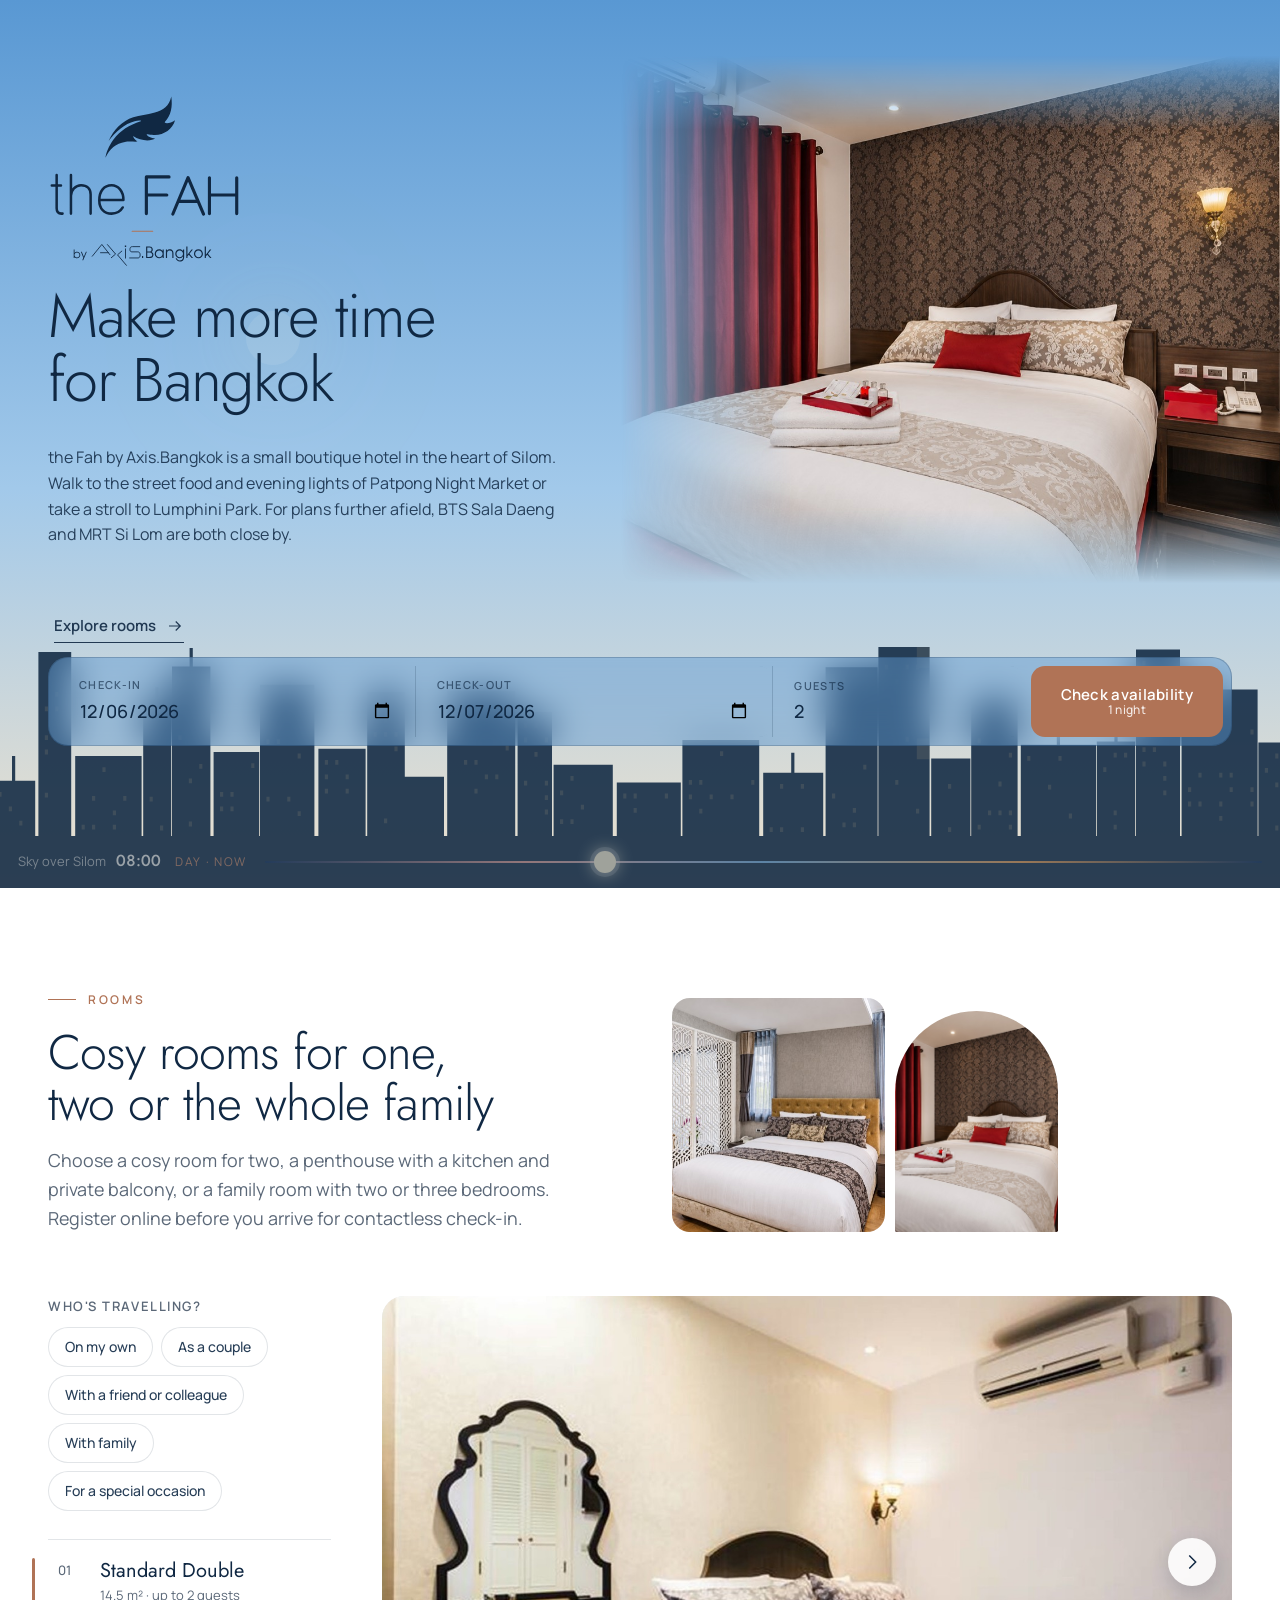
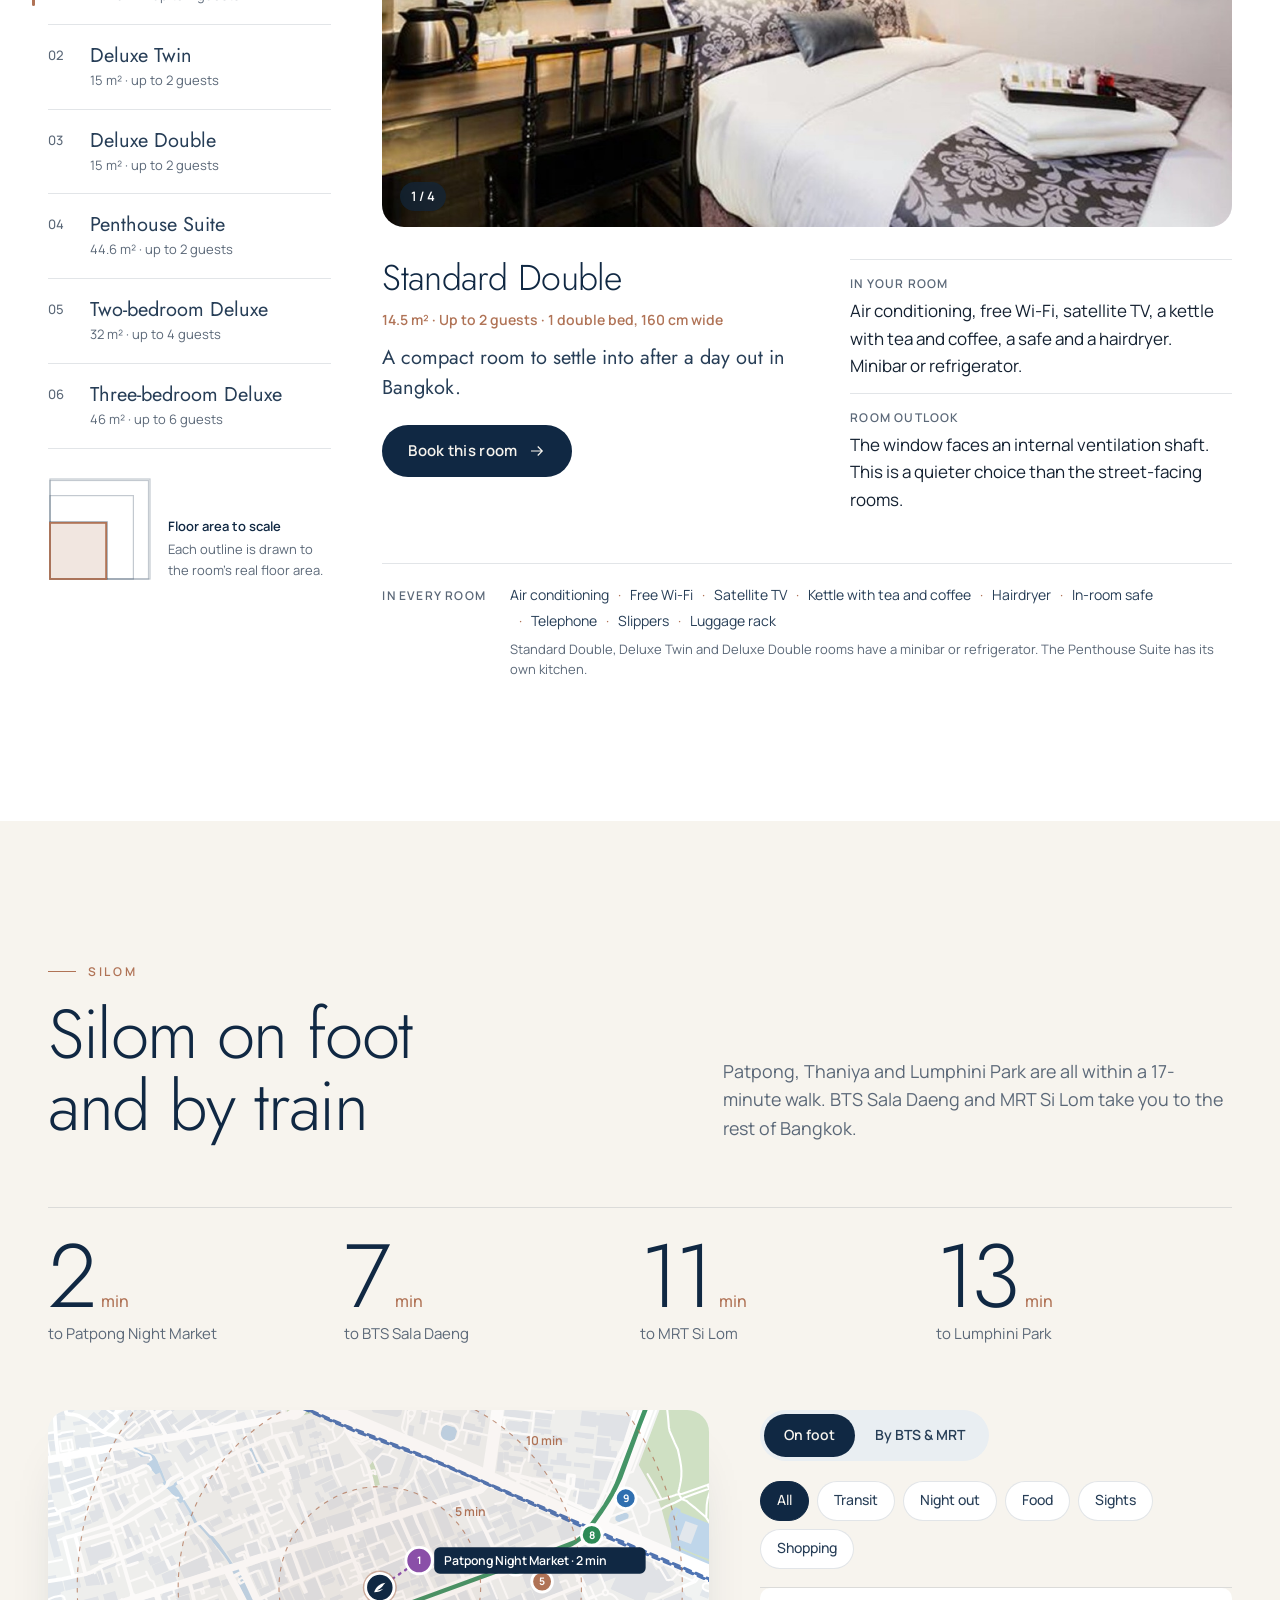
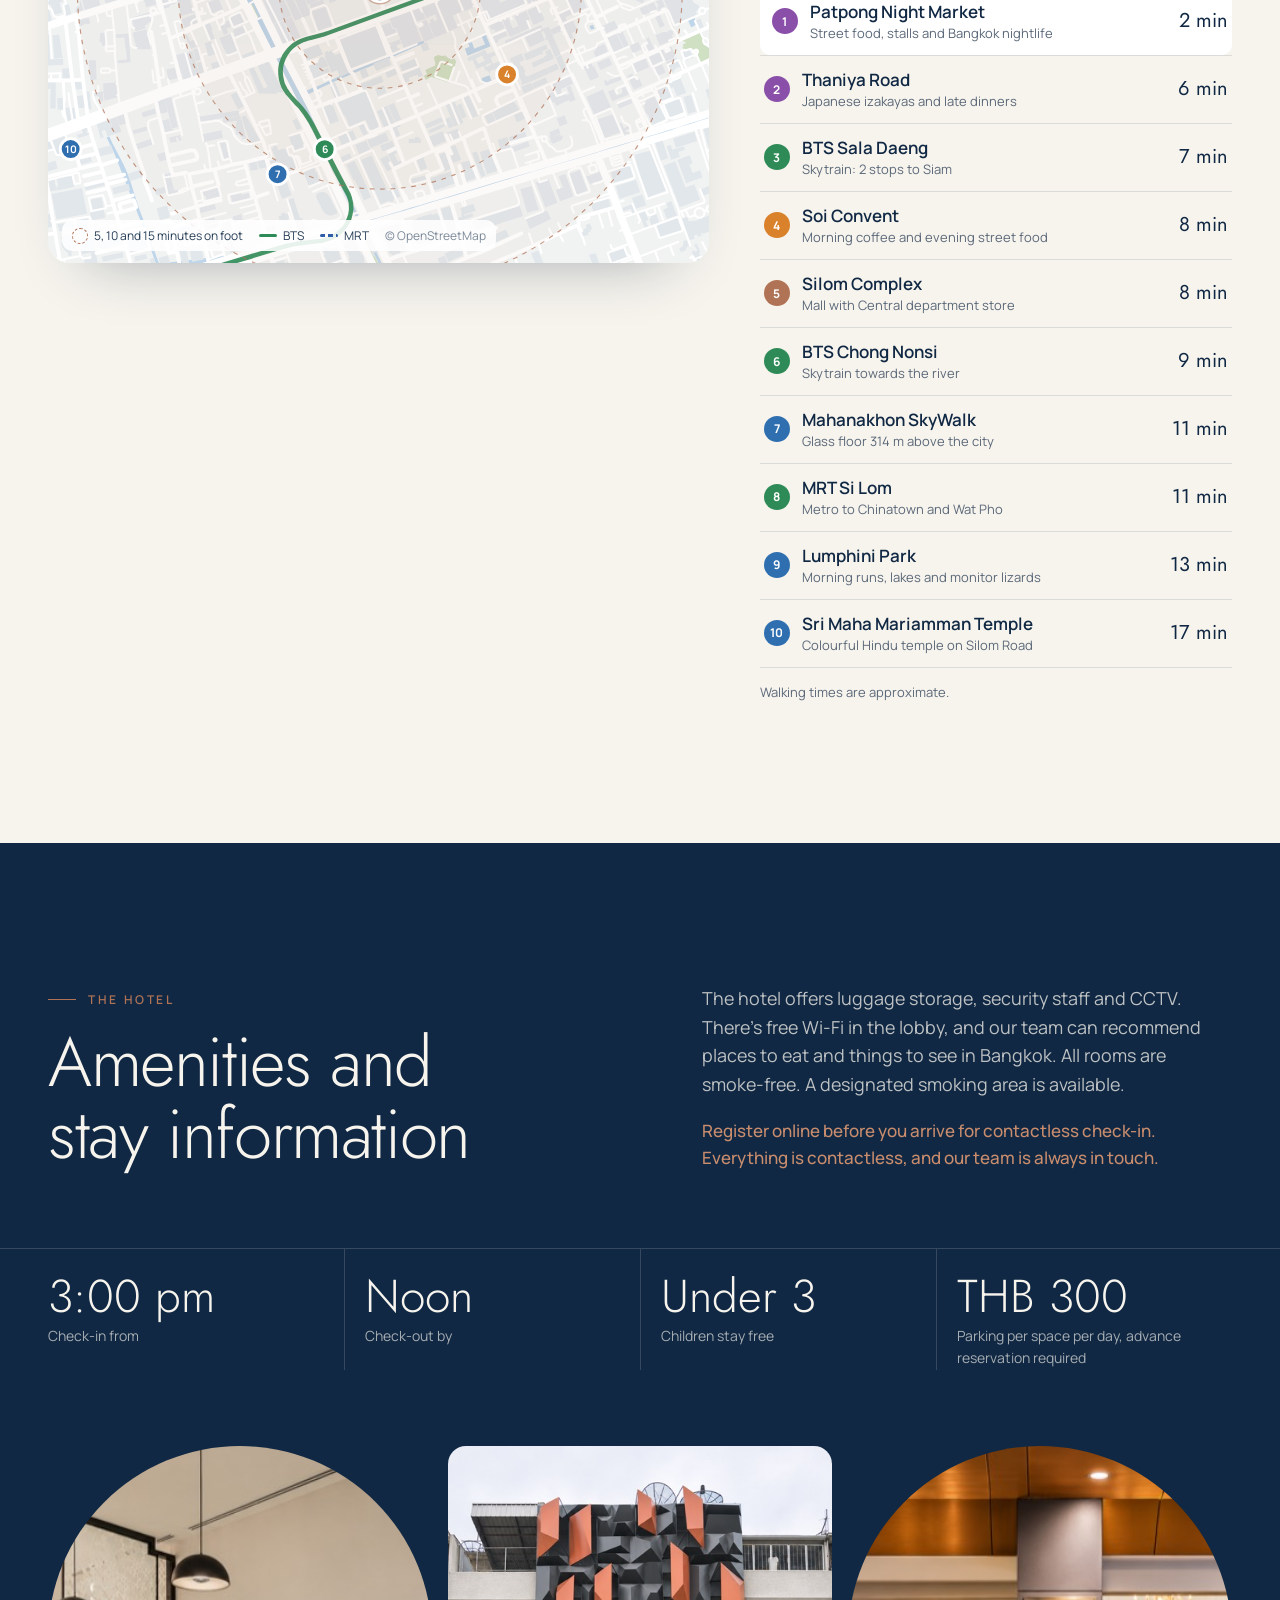
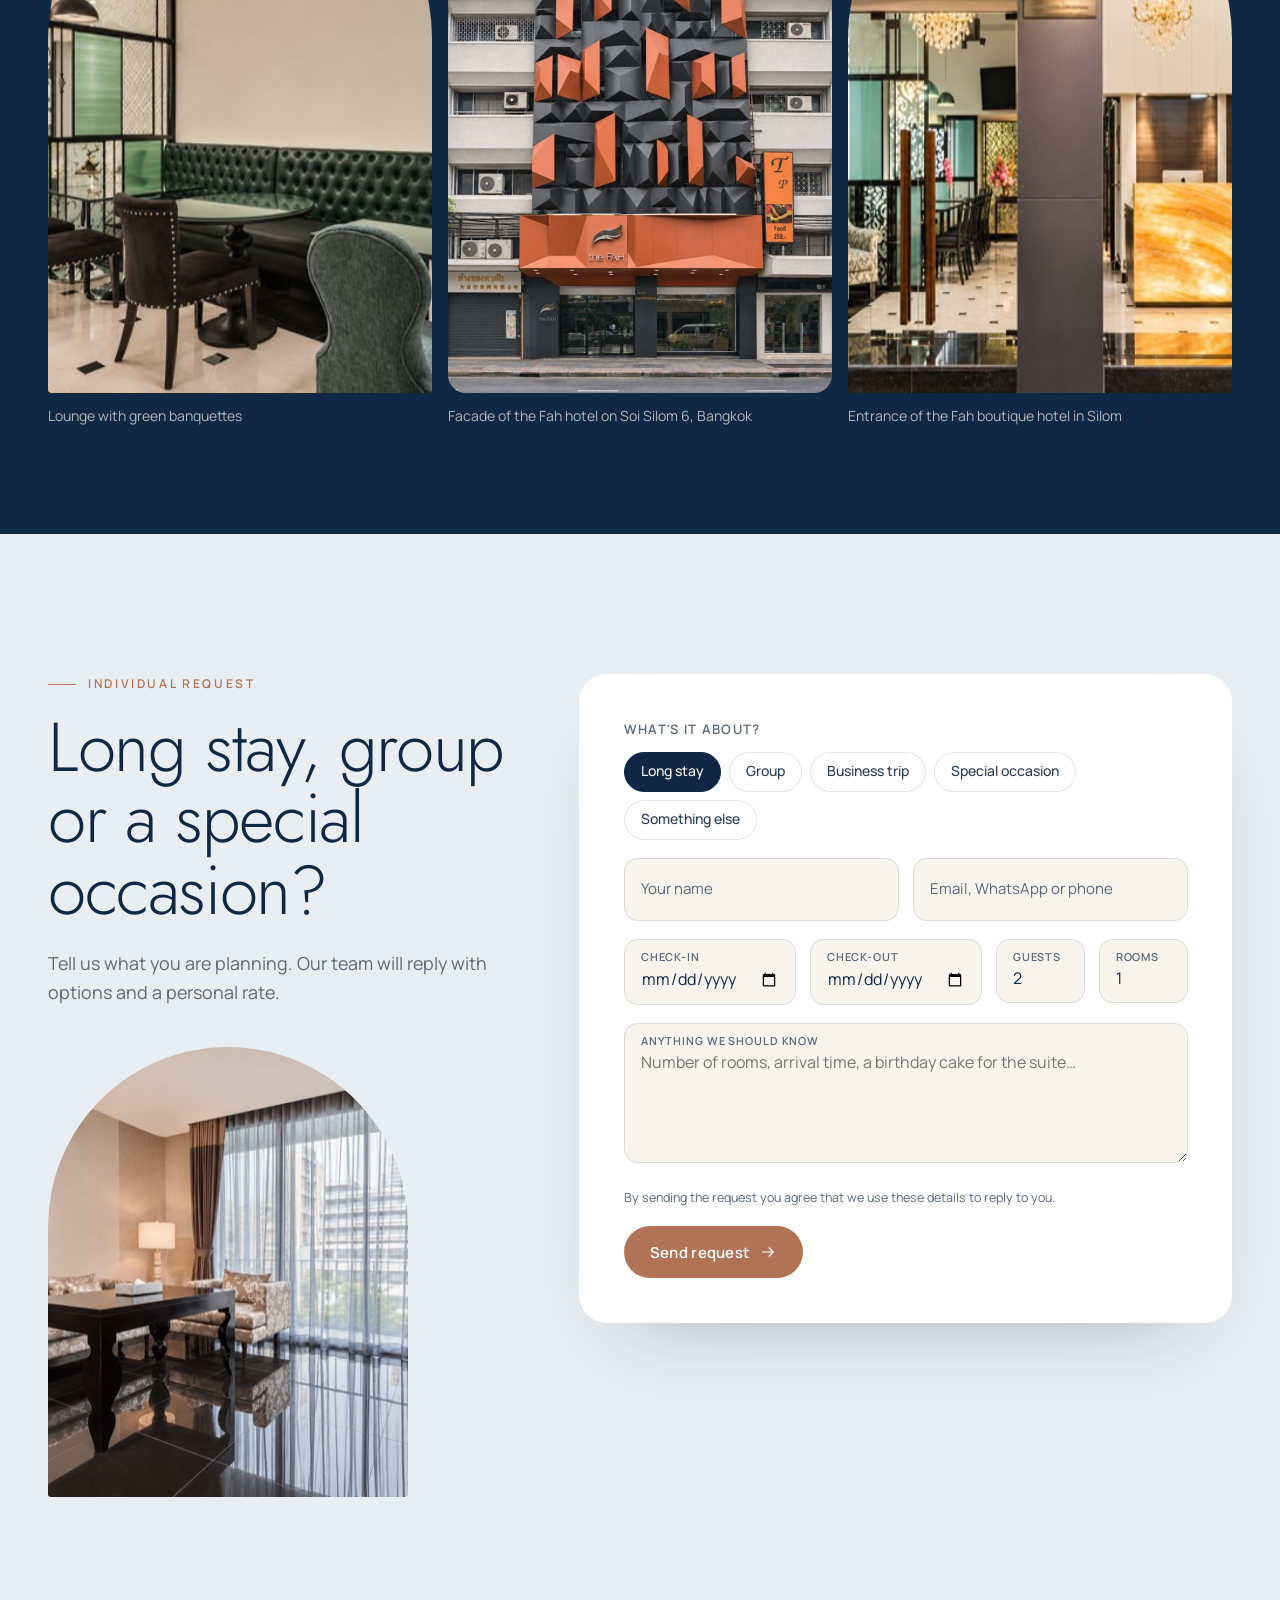
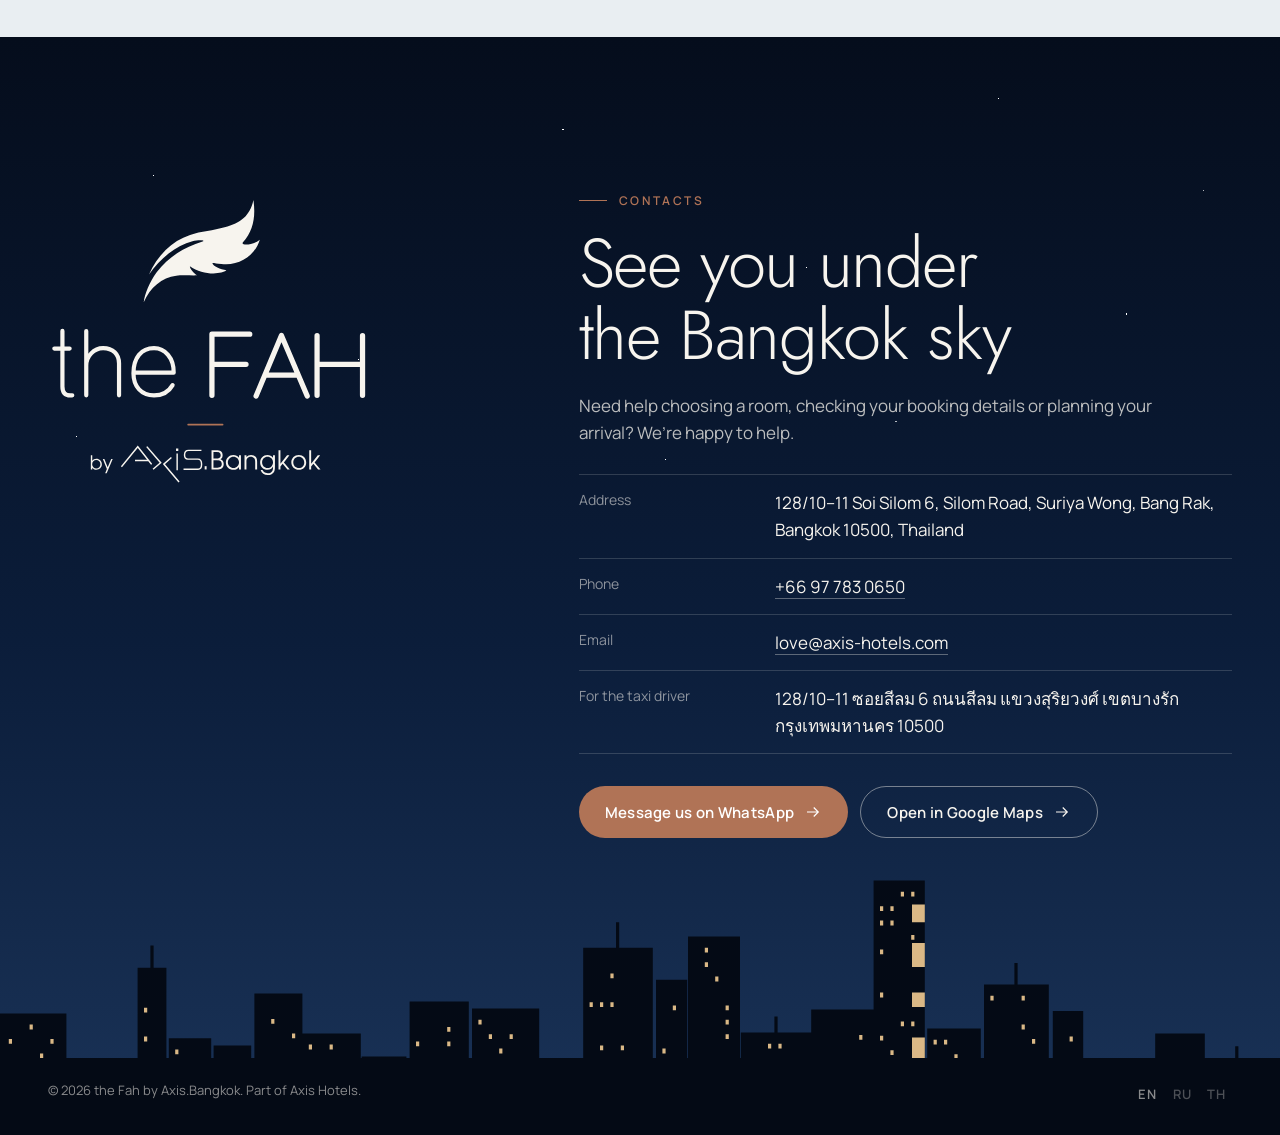
==== commit 47eb761a: "Drop the page's own header: the site's Tilda menu sits above it On axis-hotels.com the Fah pages now" ====
--- a/docs/en/index.html
+++ b/docs/en/index.html
@@ -18,17 +18,6 @@
 <link rel="stylesheet" href="https://fonts.googleapis.com/css2?family=Jost:wght@300;400;500&family=Manrope:wght@400;500;600&display=swap">
 <link rel="stylesheet" href="../fah.css">
 <div class="fah fah--en" lang="en" id="fah-top" data-fah='{&quot;booking&quot;: &quot;https://axis-hotels.com/en/bangkok/booking?hotel_id=515836&quot;, &quot;params&quot;: {&quot;checkin&quot;: &quot;date&quot;, &quot;nights&quot;: &quot;nights&quot;, &quot;guests&quot;: &quot;adults&quot;}, &quot;email&quot;: &quot;love@axis-hotels.com&quot;, &quot;lang&quot;: &quot;en&quot;, &quot;nights&quot;: [&quot;night&quot;, &quot;nights&quot;], &quot;rq&quot;: {&quot;sending&quot;: &quot;Sending…&quot;, &quot;success&quot;: &quot;Thank you! We&#x27;ve received your request and will reply soon.&quot;, &quot;error&quot;: &quot;Something went wrong. Please write to us directly using the contacts below.&quot;, &quot;required&quot;: &quot;Please fill in your name and a way to contact you.&quot;, &quot;preview&quot;: &quot;Preview: the form is not connected yet, so nothing was sent.&quot;}, &quot;subject&quot;: &quot;the Fah by Axis.Bangkok — Individual request&quot;}' data-phases='{&quot;dawn&quot;: &quot;dawn&quot;, &quot;day&quot;: &quot;day&quot;, &quot;dusk&quot;: &quot;sunset&quot;, &quot;night&quot;: &quot;night&quot;, &quot;now&quot;: &quot;now&quot;}'>
-<header class="fah-header">
-  <div class="fah-wrap fah-header__row">
-    <a class="fah-header__logo" href="#fah-top"><svg xmlns="http://www.w3.org/2000/svg" viewBox="0 -2 602 164" role="img" aria-label="the Fah by Axis.Bangkok" class="fah-logo-h"><g transform="translate(0 15) scale(1.1) translate(-289 -206)"><path fill="currentColor" transform="translate(276 200) scale(.25)" d=" M 556 25 C 567 105 554 167 508 219 C 495 233 550 236 585 207 C 563 280 491 328 409 318 C 390 316 378 313 368 313 C 371 330 405 340 432 347 C 410 366 322 371 265 328 C 267 345 287 362 298 370 C 271 371 224 368 203 372 C 136 381 84 425 54 493 C 58 456 81 400 114 355 C 171 283 234 244 323 215 C 339 209 302 207 277 214 C 201 233 128 295 78 366 C 116 280 181 213 266 185 C 316 168 374 165 424 150 C 498 130 539 99 556 25 Z" /></g><g transform="translate(176 2) translate(-187 -356)"><g transform="translate(175 342) scale(.5)" fill="none" stroke="currentColor" stroke-linecap="round" stroke-linejoin="round"> <path stroke-width="9.6" d=" M 43 28 V 155 Q 43 175.5 61 175.5 H 65.5 M 24.5 68.5 H 59.5 M 97.5 28.5 V 175.5 M 97.5 107.5 C 97.5 86 115 67.5 136 67.5 C 158.5 67.5 172.5 81 172.5 102.5 V 175.5 M 206 123.5 H 297.5 C 298 90 277.5 67.5 252.5 67.5 C 223.5 67.5 205.5 89.5 205.5 125 C 205.5 156 224 175.5 252.5 175.5 C 272 175.5 287 166 295 152" /> <path stroke-width="12" d=" M 385 175.5 V 35.5 H 471.5 M 385 104.5 H 463 M 486 177 L 544 38.5 L 603 177 M 507 129 H 581.5 M 625.5 175.5 V 39 M 729.5 175.5 V 39 M 625.5 104.5 H 729.5" /> </g></g><g transform="translate(176 94) scale(1.6) translate(-227 -488)"><g fill="currentColor"> <g> <path transform="translate(227.62565 514.5) scale(0.02181501 -0.02181501)" d="M63 0H137V94C183 26 261 -13 351 -13C516 -13 640 110 640 274C640 435 514 560 352 560C260 560 184 522 137 453V739H63ZM350 492C473 492 565 399 565 276C565 150 473 55 349 55C288 55 238 76 195 120C152 164 132 214 132 276C132 398 227 492 350 492Z" /> <path transform="translate(242.50349 514.5) scale(0.02181501 -0.02181501)" d="M132 -192H211L527 547H448L263 111L90 547H9L221 18Z" /> </g> <g transform="translate(225 483) scale(.33333333)"> <path d="M 118.5 83.5 L 173 16.5 L 219 75 M 166 63.8 H 210" fill="none" stroke="currentColor" stroke-width="4.9" stroke-linecap="square" stroke-linejoin="miter" /> <path d="M 205.5 18 L 251.5 71.5 L 227.5 92 M 286.5 55 L 262.5 76 L 313 135.5" fill="none" stroke="currentColor" stroke-width="5.1" stroke-linecap="square" stroke-linejoin="miter" /> <path d="M 304.3 22.7 H 312.1 V 30.8 H 304.3 Z M 305.7 39.8 H 310.6 V 97 H 305.7 Z" /> <path d="M 389 29 H 347.5 C 337 29 333.5 35.5 333.5 45.2 C 333.5 54.3 337.1 59 344.8 59 H 379 C 387.5 59 392 65.4 392 76.5 C 392 87.3 387.8 93.7 380 93.7 H 332.5" fill="none" stroke="currentColor" stroke-width="4.9" stroke-linecap="square" /> </g> <g> <path transform="translate(356.19067 514.5) scale(0.02979537 -0.02979537)" d="M101 0H175V126H101Z" /> <path transform="translate(364.77173 514.5) scale(0.02979537 -0.02979537)" d="M76 0H259C358 0 414 11 461 39C513 71 544 136 544 212C544 303 506 358 420 394C477 426 502 474 502 547C502 611 478 665 436 696C394 726 339 739 249 739H76ZM150 67V354H238C325 354 369 348 400 333C444 311 469 267 469 208C469 157 446 112 411 94C376 75 326 67 251 67ZM150 421V672H239C315 672 356 665 384 646C410 629 427 590 427 546C427 495 407 457 370 440C339 426 307 421 240 421Z" /> <path transform="translate(382.20202 514.5) scale(0.02979537 -0.02979537)" d="M620 547H546V450C491 526 425 560 330 560C166 560 42 436 42 272C42 108 167 -13 336 -13C429 -13 487 17 546 96V0H620ZM332 492C453 492 546 398 546 276C546 151 454 55 336 55C212 55 117 152 117 277C117 396 213 492 332 492Z" /> <path transform="translate(402.88001 514.5) scale(0.02979537 -0.02979537)" d="M63 0H137V301C137 362 145 394 166 425C195 467 246 492 304 492C358 492 407 470 437 433C463 399 473 359 473 287V0H547V287C547 379 534 428 499 475C456 530 390 560 313 560C241 560 183 533 137 476V547H63Z" /> <path transform="translate(421.38293 514.5) scale(0.02979537 -0.02979537)" d="M610 547H536V450C481 526 414 560 321 560C161 560 42 436 42 271C42 111 166 -13 327 -13C426 -13 493 27 536 111V74C536 20 530 -14 514 -48C485 -111 420 -147 335 -147C274 -147 227 -129 188 -92C169 -75 157 -58 134 -17H62C102 -145 199 -215 337 -215C432 -215 512 -179 559 -117C596 -67 610 -9 610 98ZM326 492C444 492 536 399 536 280C536 152 446 55 327 55C207 55 117 150 117 277C117 402 205 492 326 492Z" /> <path transform="translate(441.76296 514.5) scale(0.02979537 -0.02979537)" d="M63 0H137V113L223 219L405 0H497L270 272L483 547H392L137 215V739H63Z" /> <path transform="translate(457.04799 514.5) scale(0.02979537 -0.02979537)" d="M329 560C166 560 42 437 42 277C42 108 165 -13 335 -13C495 -13 613 108 613 272C613 439 494 560 329 560ZM329 492C450 492 538 399 538 271C538 145 452 55 333 55C207 55 117 146 117 275C117 399 208 492 329 492Z" /> <path transform="translate(476.89170 514.5) scale(0.02979537 -0.02979537)" d="M63 0H137V113L223 219L405 0H497L270 272L483 547H392L137 215V739H63Z" /> </g> </g></g></svg></a>
-    <nav class="fah-menu" aria-label="Menu"><ul><li><a href="#fah-rooms">Rooms</a></li><li><a href="#fah-area">Neighbourhood</a></li><li><a href="#fah-hotel">Hotel</a></li><li><a href="#fah-request">Request</a></li><li><a href="#fah-contacts">Contacts</a></li></ul><div class="fah-langs fah-langs--menu"><a href="../en/" hreflang="en" lang="en" aria-current="true">EN</a><a href="../ru/" hreflang="ru" lang="ru">RU</a><a href="../th/" hreflang="th" lang="th">TH</a></div></nav>
-    <div class="fah-header__end">
-      <div class="fah-langs" role="group" aria-label="Language"><a href="../en/" hreflang="en" lang="en" aria-current="true">EN</a><a href="../ru/" hreflang="ru" lang="ru">RU</a><a href="../th/" hreflang="th" lang="th">TH</a></div>
-      <a class="fah-btn fah-btn--copper fah-header__book" href="https://axis-hotels.com/en/bangkok/booking?hotel_id=515836" data-fah-book>Book</a>
-      <button type="button" class="fah-burger" aria-expanded="false" aria-label="Menu"><span></span><span></span></button>
-    </div>
-  </div>
-</header>
 <main>
 
 <section class="fah-hero" data-phase="night">
--- a/docs/fah.css
+++ b/docs/fah.css
@@ -1 +1 @@
-.fah{--navy:#102843;--navy-2:#1A3557;--slate:#273E57;--ink:#142131;--muted:#5B6878;--copper:#B07356;--copper-2:#C98D6E;--ivory:#F7F4EE;--paper:#FFFFFF;--mist:#E9EEF2;--line:rgba(16,40,67,.12);--sky1:#0B1A30;--sky2:#10264A;--sky3:#1F3A60;--hero-fg:#F7F4EE;--stars:1;--lights:1;--sun-x:50%;--sun-y:30%;--sun-c:#F6E7C8;--sun-s:46px;--wrap:1320px;--header:84px;--ease:cubic-bezier(.2,.7,.1,1);--display:"Jost","Kanit",system-ui,sans-serif;--body:"Manrope","Noto Sans Thai",system-ui,-apple-system,"Segoe UI",sans-serif;font-family:var(--body);font-size:17px;line-height:1.6;color:var(--ink);background:var(--ivory);-webkit-font-smoothing:antialiased;overflow-x:clip}.fah--th{--display:"Kanit","Jost",sans-serif;--body:"Noto Sans Thai","Manrope",sans-serif;line-height:1.75}.fah *,.fah *::before,.fah *::after{box-sizing:border-box}.fah :where(h1,h2,h3,p,ul,ol,dl,dd,figure,fieldset,legend){margin:0;padding:0;border:0}.fah :where(ul,ol){list-style:none}.fah :where(img){display:block;max-width:100%;height:auto;border:0}.fah :where(a){color:inherit;text-decoration:none}.fah :where(button,input,select,textarea){font:inherit;color:inherit}.fah :where(button){background:none;border:0;padding:0;cursor:pointer}.fah [id]{scroll-margin-top:72px}.fah *:focus-visible{outline:2px solid var(--copper);outline-offset:3px}.fah ::selection{background:var(--copper);color:#fff}.fah h1,.fah h2,.fah h3{font-family:var(--display);font-weight:300;letter-spacing:-.02em;line-height:1.04;color:inherit;text-wrap:balance}.fah h2{font-size:clamp(38px,5.4vw,78px)}.fah h3{font-size:clamp(28px,2.8vw,40px)}.fah--th h1,.fah--th h2,.fah--th h3{letter-spacing:0;line-height:1.25}.fah-wrap{width:100%;max-width:var(--wrap);margin:0 auto;padding:0 clamp(16px,4vw,48px)}.fah-kicker,.fah-eyebrow{font-size:12px;font-weight:600;letter-spacing:.22em;text-transform:uppercase;color:var(--copper);margin-bottom:18px;display:flex;align-items:center;gap:12px}.fah-kicker::before{content:"";width:28px;height:1px;background:currentColor}.fah--th .fah-kicker,.fah--th .fah-eyebrow{letter-spacing:.04em;font-size:14px}.fah-lead{font-size:clamp(17px,1.4vw,20px);color:var(--muted);max-width:34em}.fah-note{font-size:13px;color:var(--muted);margin-top:14px}.fah-hint{font-size:13px;letter-spacing:.12em;text-transform:uppercase;opacity:.55;margin-top:18px;text-align:center}.fah-btn{display:inline-flex;align-items:center;justify-content:center;gap:10px;min-height:52px;padding:0 26px;border-radius:100px;font:600 15px/1 var(--body);letter-spacing:.02em;white-space:nowrap;transition:background .25s,color .25s,transform .25s var(--ease),box-shadow .25s}.fah-btn svg{width:18px;height:18px;transition:transform .3s var(--ease)}.fah-btn:hover svg{transform:translateX(4px)}.fah-btn--copper{background:var(--copper);color:#fff}.fah-btn--copper:hover{background:#9C6247;box-shadow:0 10px 30px -10px rgba(176,115,86,.8)}.fah-btn--navy{background:var(--navy);color:var(--ivory)}.fah-btn--navy:hover{background:var(--navy-2)}.fah-btn--ghost{border:1px solid rgba(247,244,238,.45);color:var(--ivory)}.fah-btn--ghost:hover{background:rgba(247,244,238,.1)}.fah-btn--line{border:1px solid var(--line);color:var(--navy);background:var(--paper)}.fah-chips{display:flex;flex-wrap:wrap;gap:8px}.fah-chip{position:relative;display:inline-flex;align-items:center;min-height:40px;padding:0 16px;border-radius:100px;border:1px solid var(--line);background:var(--paper);font-size:14px;font-weight:500;color:var(--slate);cursor:pointer;transition:background .2s,color .2s,border-color .2s}.fah-chip:hover{border-color:var(--navy)}.fah-chip.is-on,.fah-chip[aria-pressed="true"],.fah-chip:has(input:checked){background:var(--navy);border-color:var(--navy);color:var(--ivory)}.fah-chip input{position:absolute;opacity:0;pointer-events:none}.fah-header{position:fixed;top:0;left:0;right:0;z-index:60;padding-top:env(safe-area-inset-top,0px);color:var(--hero-fg);transition:background .35s,color .35s,box-shadow .35s,transform .35s var(--ease)}.fah-header.is-solid{background:rgba(247,244,238,.92);color:var(--navy);backdrop-filter:blur(14px);-webkit-backdrop-filter:blur(14px);box-shadow:0 1px 0 var(--line)}.fah-header.is-hidden{transform:translateY(-100%)}.fah-header__row{display:flex;align-items:center;gap:28px;height:var(--header);transition:height .35s}.fah-header.is-solid .fah-header__row{height:68px}.fah-logo-h{display:block;height:50px;width:auto;transition:height .35s}.fah-header.is-solid .fah-logo-h{height:42px}.fah-header__logo{transition:opacity .35s,transform .35s var(--ease)}.fah-header:not(.is-solid):not(.is-menu) .fah-header__logo{opacity:0;transform:translateY(-6px);pointer-events:none}.fah-menu{margin-left:auto}.fah-menu ul{display:flex;gap:30px}.fah-menu a{font-size:15px;font-weight:500;position:relative;padding:6px 0}.fah-menu a::after{content:"";position:absolute;left:0;right:0;bottom:0;height:1px;background:currentColor;transform:scaleX(0);transform-origin:right;transition:transform .35s var(--ease)}.fah-menu a:hover::after{transform:scaleX(1);transform-origin:left}.fah-header__end{display:flex;align-items:center;gap:18px}.fah-langs{display:flex;gap:4px;font-size:13px;font-weight:600;letter-spacing:.06em}.fah-langs a{padding:4px 6px;opacity:.55;transition:opacity .2s}.fah-langs a[aria-current],.fah-langs a:hover{opacity:1}.fah-langs--menu{display:none}.fah-header__book{min-height:44px;padding:0 22px}.fah-burger{display:none;width:44px;height:44px;position:relative}.fah-burger span{position:absolute;left:11px;right:11px;height:1.5px;background:currentColor;transition:transform .3s,top .3s}.fah-burger span:first-child{top:17px}.fah-burger span:last-child{top:26px}.fah-burger[aria-expanded="true"] span:first-child{top:21px;transform:rotate(45deg)}.fah-burger[aria-expanded="true"] span:last-child{top:21px;transform:rotate(-45deg)}.fah-sky{position:absolute;inset:0;background:linear-gradient(180deg,var(--sky1) 0%,var(--sky2) 55%,var(--sky3) 100%);transition:background 1.2s;overflow:hidden}.fah-stars{position:absolute;inset:0 0 30% 0;opacity:var(--stars);transition:opacity 1.2s;background-image:radial-gradient(1px 1px at 12% 18%,#fff 50%,transparent 51%),radial-gradient(1px 1px at 28% 42%,#fff 50%,transparent 51%),radial-gradient(1.5px 1.5px at 44% 12%,#fff 50%,transparent 51%),radial-gradient(1px 1px at 63% 30%,#fff 50%,transparent 51%),radial-gradient(1px 1px at 78% 8%,#fff 50%,transparent 51%),radial-gradient(1.5px 1.5px at 88% 36%,#fff 50%,transparent 51%),radial-gradient(1px 1px at 6% 52%,#fff 50%,transparent 51%),radial-gradient(1px 1px at 52% 55%,#fff 50%,transparent 51%),radial-gradient(1px 1px at 36% 26%,rgba(255,255,255,.7) 50%,transparent 51%),radial-gradient(1px 1px at 70% 50%,rgba(255,255,255,.7) 50%,transparent 51%),radial-gradient(1px 1px at 94% 20%,rgba(255,255,255,.7) 50%,transparent 51%),radial-gradient(1px 1px at 20% 6%,rgba(255,255,255,.7) 50%,transparent 51%);animation:fah-twinkle 6s ease-in-out infinite alternate}@keyframes fah-twinkle{from{filter:brightness(.7)}to{filter:brightness(1.3)}}.fah-sun{position:absolute;left:var(--sun-x);top:var(--sun-y);width:var(--sun-s);height:var(--sun-s);margin:calc(var(--sun-s) / -2) 0 0 calc(var(--sun-s) / -2);border-radius:50%;background:var(--sun-c);box-shadow:0 0 60px 20px var(--sun-glow,rgba(246,231,200,.4)),0 0 200px 80px var(--sun-glow2,rgba(246,231,200,.15));transition:left 1.2s var(--ease),top 1.2s var(--ease),background 1.2s,box-shadow 1.2s,opacity .6s}.fah-sun.is-behind{opacity:.12}.fah-hero.is-dragging .fah-sky,.fah-hero.is-dragging .fah-sun,.fah-hero.is-dragging .fah-stars,.fah-hero.is-dragging .fah-city__b,.fah-hero.is-dragging .fah-city__w,.fah-hero.is-dragging{transition:none}.fah-city{position:absolute;left:0;right:0;bottom:0;width:100%;height:clamp(130px,21vh,240px);pointer-events:none}.fah-city__b{fill:var(--city,#0A1628);transition:fill 1.2s}.fah-city__w{fill:#FFD89A;opacity:calc(var(--lights) * .85);transition:opacity 1.2s}.fah-city__w--a{animation:fah-blink 7s steps(1) infinite}.fah-city__w--b{animation:fah-blink 11s steps(1) 2s infinite}.fah-city__w--c{animation:fah-blink 5s steps(1) 1s infinite}@keyframes fah-blink{0%,100%{opacity:calc(var(--lights) * .9)}40%{opacity:0}70%{opacity:calc(var(--lights) * .6)}}.fah-hero{position:relative;min-height:max(720px,100svh);color:var(--hero-fg);display:flex;align-items:center;isolation:isolate;transition:color 1.2s}.fah-hero>.fah-city{z-index:1}.fah-hero__grid{position:relative;z-index:2;display:grid;grid-template-columns:minmax(0,6fr) minmax(0,5fr);gap:clamp(32px,5vw,80px);align-items:center;padding-top:calc(var(--header) + 32px);padding-bottom:72px}.fah-hero__logo{width:clamp(150px,15vw,210px);margin-bottom:30px}.fah-hero__logo svg{width:100%;height:auto;display:block}.fah-hero .fah-eyebrow{color:inherit;opacity:.8}.fah-hero h1{font-size:clamp(40px,4.8vw,76px);margin-bottom:20px}.fah-hero__lead{font-size:clamp(16px,1.25vw,18px);max-width:36em;opacity:.85}.fah-booking{margin-top:38px;display:grid;grid-template-columns:1fr 1fr .7fr auto;gap:2px;padding:6px;border-radius:22px;background:rgba(255,255,255,.95);color:var(--ink);box-shadow:0 30px 60px -30px rgba(5,12,24,.6);max-width:760px}.fah-booking label{display:flex;flex-direction:column;justify-content:center;padding:8px 16px;border-radius:16px;cursor:pointer;transition:background .2s;min-width:0}.fah-booking label:hover{background:var(--mist)}.fah-booking span{font-size:11px;font-weight:600;letter-spacing:.12em;text-transform:uppercase;color:var(--muted)}.fah--th .fah-booking span{letter-spacing:0;font-size:13px}.fah-booking input,.fah-booking select{border:0;background:none;padding:2px 0 0;font-size:16px;font-weight:600;color:var(--navy);outline:none;width:100%;min-width:0;-webkit-appearance:none;appearance:none}.fah-booking button{border-radius:16px;flex-direction:column;gap:2px;min-height:64px}.fah-booking__nights{font-size:12px;font-weight:500;opacity:.85}.fah-booking__nights:empty{display:none}.fah-hero__visual{position:relative;justify-self:end;width:100%;max-width:470px}.fah-arch{position:relative;aspect-ratio:4 / 5.4;border-radius:999px 999px 18px 18px;overflow:hidden;background:rgba(255,255,255,.08);box-shadow:0 50px 80px -40px rgba(0,0,0,.6),0 0 0 1px rgba(255,255,255,.12) inset}.fah-arch__slide{position:absolute;inset:0;opacity:0;transition:opacity 1.4s ease}.fah-arch__slide.is-on{opacity:1}.fah-arch__slide img{width:100%;height:100%;object-fit:cover;transform:scale(1.08);transition:transform 7s linear}.fah-arch__slide.is-on img{transform:scale(1)}.fah-dial{position:absolute;left:-36px;right:24px;bottom:-28px;padding:14px 18px 12px;border-radius:18px;background:rgba(10,22,40,.58);color:#F7F4EE;backdrop-filter:blur(16px);-webkit-backdrop-filter:blur(16px);border:1px solid rgba(255,255,255,.14);display:grid;grid-template-columns:1fr auto;gap:6px 14px;align-items:center}.fah-dial__row{grid-column:1 / -1;display:flex;align-items:baseline;gap:10px;font-size:13px}.fah-dial__label{opacity:.7}.fah-dial__time{font:500 20px/1 var(--display);font-variant-numeric:tabular-nums}.fah-dial__phase{margin-left:auto;font-size:12px;letter-spacing:.14em;text-transform:uppercase;color:var(--copper-2)}.fah--th .fah-dial__phase{letter-spacing:0;font-size:13px}.fah-dial__range{-webkit-appearance:none;appearance:none;width:100%;height:26px;background:transparent;cursor:grab;margin:0}.fah-dial__range::-webkit-slider-runnable-track{height:2px;border-radius:2px;background:linear-gradient(90deg,#1F3A60,#E8A59A 26%,#86BCE8 50%,#F2A65A 76%,#1F3A60)}.fah-dial__range::-moz-range-track{height:2px;background:linear-gradient(90deg,#1F3A60,#E8A59A 26%,#86BCE8 50%,#F2A65A 76%,#1F3A60)}.fah-dial__range::-webkit-slider-thumb{-webkit-appearance:none;width:22px;height:22px;margin-top:-10px;border-radius:50%;background:var(--sun-c);box-shadow:0 0 0 4px rgba(255,255,255,.18),0 0 18px var(--sun-c)}.fah-dial__range::-moz-range-thumb{width:22px;height:22px;border:0;border-radius:50%;background:var(--sun-c);box-shadow:0 0 0 4px rgba(255,255,255,.18),0 0 18px var(--sun-c)}.fah-dial__now{font-size:12px;font-weight:600;letter-spacing:.08em;text-transform:uppercase;padding:6px 10px;border-radius:100px;border:1px solid rgba(255,255,255,.3)}.fah-dial__now[hidden]{display:none}.fah-intro{padding:clamp(110px,14vw,200px) 0 clamp(80px,10vw,140px);background:var(--ivory)}.fah-intro__text{font:300 clamp(28px,3.6vw,54px)/1.22 var(--display);letter-spacing:-.015em;color:var(--navy);max-width:22em}.fah--th .fah-intro__text{line-height:1.45;letter-spacing:0}.fah.is-js .fah-intro__text span{opacity:.14;transition:opacity .4s}.fah.is-js .fah-intro__text span.is-lit{opacity:1}.fah-numbers{display:grid;grid-template-columns:repeat(4,1fr);margin-top:clamp(64px,8vw,110px);border-top:1px solid var(--line)}.fah-numbers li{padding:28px 24px 0 0;display:flex;flex-direction:column;gap:6px}.fah-numbers strong{font:300 clamp(56px,7vw,108px)/.9 var(--display);color:var(--navy);letter-spacing:-.04em;display:flex;align-items:baseline;gap:8px}.fah-numbers small{font:500 16px/1 var(--body);letter-spacing:0;color:var(--copper)}.fah-numbers span{color:var(--muted);font-size:15px}.fah-section{padding:clamp(90px,11vw,160px) 0;position:relative}.fah-head{margin-bottom:clamp(40px,5vw,72px)}.fah-head--row{display:grid;grid-template-columns:minmax(0,1.2fr) minmax(0,1fr);gap:32px 64px;align-items:end}.fah-head h2{color:var(--navy)}.fah-rooms{background:var(--paper)}.fah-who p{font-size:13px;font-weight:600;letter-spacing:.12em;text-transform:uppercase;color:var(--muted);margin-bottom:12px}.fah--th .fah-who p{letter-spacing:0;font-size:15px}.fah-rooms__grid{display:grid;grid-template-columns:minmax(250px,3fr) minmax(0,9fr);gap:clamp(28px,4vw,64px);align-items:start}.fah-rooms__side{position:sticky;top:96px;display:flex;flex-direction:column;gap:28px}.fah-tabs{display:flex;flex-direction:column;border-top:1px solid var(--line)}.fah-tab{position:relative;display:grid;grid-template-columns:34px 1fr;gap:2px 8px;text-align:left;padding:18px 8px 18px 0;border-bottom:1px solid var(--line);transition:padding .35s var(--ease)}.fah-tab__n{grid-row:span 2;font:500 13px/1.9 var(--body);color:var(--muted)}.fah-tab__name{font:400 20px/1.25 var(--display);color:var(--slate);transition:color .25s}.fah-tab__meta{font-size:13px;color:var(--muted)}.fah-tab__match{position:absolute;right:0;top:-10px;font-size:11px;font-weight:600;letter-spacing:.06em;text-transform:uppercase;color:#fff;background:var(--copper);border-radius:100px;padding:3px 9px;opacity:0;transform:translateY(4px);transition:opacity .3s,transform .3s}.fah--th .fah-tab__match{letter-spacing:0;font-size:12px}.fah-tab.is-match .fah-tab__match{opacity:1;transform:none}.fah-tab::before{content:"";position:absolute;left:-16px;top:18px;bottom:18px;width:3px;border-radius:3px;background:var(--copper);transform:scaleY(0);transition:transform .35s var(--ease)}.fah-tab.is-on{padding-left:10px}.fah-tab.is-on::before{transform:scaleY(1)}.fah-tab.is-on .fah-tab__name,.fah-tab:hover .fah-tab__name{color:var(--navy)}.fah-scale{display:grid;grid-template-columns:104px 1fr;gap:16px;align-items:end;font-size:13px;color:var(--muted)}.fah-scale svg{width:104px;height:104px;overflow:visible}.fah-scale rect{fill:none;stroke:rgba(16,40,67,.25);stroke-width:1.2;transition:fill .4s,stroke .4s}.fah-scale rect.is-on{fill:rgba(176,115,86,.18);stroke:var(--copper);stroke-width:1.8}.fah-scale b{display:block;color:var(--navy);font-weight:600;margin-bottom:2px}.fah-rooms__stage{position:relative}.fah-room{display:grid;grid-template-columns:minmax(0,1fr);gap:32px;margin-bottom:64px}.fah.is-js .fah-room{display:none;margin:0}.fah.is-js .fah-room.is-on{display:grid;animation:fah-in .6s var(--ease)}@keyframes fah-in{from{opacity:0;transform:translateY(16px)}to{opacity:1;transform:none}}.fah-room__media{position:relative;border-radius:22px;overflow:hidden;background:var(--mist)}.fah-track{display:flex;overflow-x:auto;scroll-snap-type:x mandatory;scrollbar-width:none;overscroll-behavior-x:contain}.fah-track::-webkit-scrollbar{display:none}.fah-track li{flex:0 0 100%;scroll-snap-align:start;aspect-ratio:16 / 10}.fah-zoom{display:block;width:100%;height:100%;cursor:zoom-in}.fah-track img,.fah-strip img{width:100%;height:100%;object-fit:cover}.fah-nav{position:absolute;top:50%;transform:translateY(-50%);width:48px;height:48px;border-radius:50%;background:rgba(255,255,255,.9);color:var(--navy);display:grid;place-items:center;box-shadow:0 6px 20px rgba(16,40,67,.18);transition:opacity .25s,background .25s,transform .25s}.fah-nav:hover{background:#fff;transform:translateY(-50%) scale(1.06)}.fah-nav svg{width:22px;height:22px}.fah-prev{left:16px}.fah-next{right:16px}.fah-nav[disabled]{opacity:0;pointer-events:none}.fah-count{position:absolute;left:18px;bottom:16px;color:#fff;background:rgba(16,40,67,.6);backdrop-filter:blur(6px);font-size:13px;font-weight:600;padding:4px 11px;border-radius:100px}.fah-room__info{display:grid;grid-template-columns:minmax(0,1fr) minmax(0,1fr);gap:10px 48px;align-items:start}.fah-room__info h3{color:var(--navy);grid-column:1}.fah-room__specs{grid-column:1;display:flex;flex-wrap:wrap;gap:6px 16px;font-size:14px;font-weight:600;color:var(--copper)}.fah-room__specs span + span::before{content:"·";margin-right:16px;color:rgba(16,40,67,.3)}.fah-room__tagline{grid-column:1;font:400 20px/1.45 var(--display);color:var(--slate);margin-top:12px}.fah-room__text{grid-column:2;grid-row:1 / span 3;color:var(--muted)}.fah-room__hl{grid-column:2;display:flex;flex-wrap:wrap;gap:8px}.fah-room__hl li{font-size:13px;padding:6px 12px;border-radius:100px;background:var(--mist);color:var(--slate);font-weight:500}.fah-room__info .fah-btn{grid-column:1;justify-self:start;margin-top:14px}.fah-amenities{margin-top:clamp(64px,8vw,110px);padding-top:36px;border-top:1px solid var(--line);display:grid;grid-template-columns:minmax(250px,3fr) minmax(0,9fr);gap:24px clamp(28px,4vw,64px)}.fah-amenities h3{font-size:24px;color:var(--navy)}.fah-amenities ul{display:flex;flex-wrap:wrap;gap:10px 28px;color:var(--slate)}.fah-amenities li{display:flex;align-items:center;gap:10px}.fah-amenities li::before{content:"";width:6px;height:6px;border-radius:50%;background:var(--copper)}.fah-hotel{background:var(--navy);color:var(--ivory);overflow:hidden}.fah-hotel h2{color:var(--ivory)}.fah-hotel .fah-lead{color:rgba(247,244,238,.75)}.fah-hotel__head{display:grid;grid-template-columns:minmax(0,1.1fr) minmax(0,1fr);gap:32px 72px;align-items:end;margin-bottom:clamp(48px,6vw,80px)}.fah-services{display:grid;grid-template-columns:1fr 1fr;gap:0 28px;margin-top:28px}.fah-services li{padding:11px 0;border-bottom:1px solid rgba(247,244,238,.14);font-size:15px;display:flex;gap:12px;align-items:baseline}.fah-services li::before{content:"";width:12px;height:1px;background:var(--copper-2);transform:translateY(-4px);flex:none}.fah-strip{overflow-x:auto;scrollbar-width:none;cursor:grab;padding:0 clamp(16px,4vw,48px);-webkit-overflow-scrolling:touch}.fah-strip::-webkit-scrollbar{display:none}.fah-strip.is-grabbing{cursor:grabbing}.fah-strip.is-grabbing .fah-zoom{pointer-events:none}.fah-strip__track{display:flex;gap:18px;width:max-content}.fah-strip li{width:clamp(240px,26vw,380px);flex:none}.fah-strip li:nth-child(odd) .fah-zoom{aspect-ratio:3 / 4}.fah-strip li:nth-child(even){padding-top:64px}.fah-strip li:nth-child(even) .fah-zoom{aspect-ratio:4 / 4.4}.fah-strip .fah-zoom{border-radius:18px;overflow:hidden}.fah-strip li:nth-child(3n+1) .fah-zoom{border-radius:999px 999px 18px 18px}.fah-strip img{transition:transform .8s var(--ease)}.fah-strip .fah-zoom:hover img{transform:scale(1.05)}.fah-strip li>span{display:block;margin-top:12px;font-size:14px;color:rgba(247,244,238,.7)}.fah-area{background:var(--ivory)}.fah-area__grid{display:grid;grid-template-columns:minmax(300px,4fr) minmax(0,7fr);gap:clamp(28px,4vw,56px);align-items:start}.fah-places{margin-top:22px;border-top:1px solid var(--line);counter-reset:place}.fah-places li{border-bottom:1px solid var(--line);counter-increment:place}.fah-places li[hidden]{display:none}.fah-places button{width:100%;display:grid;grid-template-columns:26px 1fr auto;gap:12px;align-items:center;padding:13px 4px;text-align:left;transition:background .2s,padding .3s var(--ease);border-radius:10px}.fah-places li.is-on button,.fah-places button:hover{background:var(--paper);padding-left:12px}.fah-place__dot{width:26px;height:26px;border-radius:50%;display:grid;place-items:center;font-size:12px;font-weight:700;color:#fff;background:var(--cat)}.fah-place__dot::before{content:attr(data-n)}.fah-place__name{font-weight:600;color:var(--navy);line-height:1.3}.fah-place__name small{display:block;font-weight:400;font-size:13px;color:var(--muted);margin-top:2px}.fah-place__min{font:400 20px/1 var(--display);color:var(--navy);white-space:nowrap}.fah .fah-cat-transit{--cat:#2E8B57}.fah .fah-cat-night{--cat:#8A4FA8}.fah .fah-cat-food{--cat:#D9822B}.fah .fah-cat-sight{--cat:#2F6FB0}.fah .fah-cat-shop{--cat:#B07356}.fah-map{border-radius:22px;overflow:hidden;background:#F1F3F2;box-shadow:0 30px 60px -40px rgba(16,40,67,.45);position:sticky;top:96px}.fah-map img{width:100%;height:auto}.fah-map__layer{position:absolute;inset:0;width:100%;height:100%;overflow:visible}.fah-ring{fill:rgba(176,115,86,.05);stroke:var(--copper);stroke-width:1.2;stroke-dasharray:5 6;opacity:.75}.fah-ring__t{font:600 13px var(--body);fill:var(--copper)}.fah-marker{cursor:pointer;transition:opacity .3s}.fah-marker circle{fill:var(--cat);stroke:#fff;stroke-width:3;transition:r .25s}.fah-marker>text{font:700 11px var(--body);fill:#fff;text-anchor:middle;pointer-events:none}.fah-marker__path{stroke:var(--cat);stroke-width:2.5;stroke-dasharray:2 6;stroke-linecap:round;opacity:0;transition:opacity .3s}.fah-marker__label{opacity:0;transition:opacity .25s;pointer-events:none}.fah-marker__label rect{fill:var(--navy)}.fah-marker__label text{font:600 13px var(--body);fill:#fff}.fah-marker.is-on circle{r:14}.fah-marker.is-on .fah-marker__path,.fah-marker.is-on .fah-marker__label{opacity:1}.fah-marker.is-dim{opacity:.2}.fah-hotelpin circle{fill:var(--navy);stroke:#fff;stroke-width:3}.fah-hotelpin .fah-hotelpin__pulse{fill:var(--copper);stroke:none;opacity:.5;transform-origin:center;transform-box:fill-box;animation:fah-pulse 2.4s ease-out infinite}@keyframes fah-pulse{from{transform:scale(.8);opacity:.55}to{transform:scale(2.6);opacity:0}}.fah-map__legend{position:absolute;left:14px;bottom:12px;display:flex;flex-wrap:wrap;align-items:center;gap:6px;font-size:12px;color:var(--slate);background:rgba(255,255,255,.88);padding:6px 10px;border-radius:10px;max-width:calc(100% - 28px)}.fah-map__ring{width:16px;height:16px;border-radius:50%;border:1.5px dashed var(--copper)}.fah-map__line{width:18px;height:3px;border-radius:2px;margin-left:10px;background:#2E8B57}.fah-map__line--mrt{background:repeating-linear-gradient(90deg,#2F5DA8 0 5px,transparent 5px 8px)}.fah-map__osm{margin-left:10px;opacity:.6}.fah-transit{background:var(--paper)}.fah-transit__grid{display:grid;grid-template-columns:minmax(0,5fr) minmax(0,6fr);gap:clamp(28px,4vw,72px);align-items:start}.fah-dests{display:grid;grid-template-columns:1fr 1fr;gap:10px}.fah-dest{display:flex;flex-direction:column;align-items:flex-start;gap:4px;text-align:left;padding:18px 20px;border-radius:18px;border:1px solid var(--line);background:var(--ivory);transition:background .25s,color .25s,transform .25s var(--ease),border-color .25s}.fah-dest span{font-weight:600;color:var(--navy);line-height:1.3}.fah-dest small{font-size:13px;color:var(--muted)}.fah-dest:hover{transform:translateY(-2px);border-color:var(--navy)}.fah-dest.is-on{background:var(--navy);border-color:var(--navy)}.fah-dest.is-on span,.fah-dest.is-on small{color:var(--ivory)}.fah-routes{position:sticky;top:96px;border-radius:26px;background:var(--ivory);padding:clamp(24px,3vw,40px);min-height:420px}.fah-route{margin-bottom:40px}.fah.is-js .fah-route{display:none;margin:0}.fah.is-js .fah-route.is-on{display:block}.fah-route__total{font:300 clamp(64px,7vw,104px)/.9 var(--display);color:var(--navy);letter-spacing:-.04em;display:flex;align-items:baseline;gap:8px}.fah-route__total small{font:500 16px var(--body);letter-spacing:0;color:var(--copper)}.fah-route__sub{color:var(--muted);margin:8px 0 28px}.fah-step{position:relative;padding:0 0 0 40px;min-height:30px;display:flex;flex-direction:column;justify-content:center}.fah-step b{font-weight:600;color:var(--navy)}.fah-step small{font-size:13px;color:var(--muted)}.fah-step--start::before,.fah-step--station::before,.fah-step--end::before,.fah-step--change::before{content:"";position:absolute;left:6px;top:50%;width:16px;height:16px;margin-top:-8px;border-radius:50%;background:var(--paper);border:4px solid var(--c,var(--navy));z-index:1}.fah-step--start::before{background:var(--navy);border-color:var(--navy)}.fah-step--end::before{width:22px;height:22px;margin-top:-11px;left:3px;background:var(--copper);border-color:var(--copper);box-shadow:0 0 0 6px rgba(176,115,86,.18)}.fah-step--change::before{border:2px dashed var(--muted)}.fah-step--walk,.fah-step--ride{min-height:58px;font-size:14px;color:var(--muted)}.fah-step--walk::before{content:"";position:absolute;left:13px;top:-4px;bottom:-4px;border-left:2px dotted var(--muted)}.fah-step__line{position:absolute;left:11px;top:-6px;bottom:-6px;width:6px;border-radius:6px;background:var(--c);display:flex;flex-direction:column;justify-content:space-evenly;align-items:center;transform-origin:top}.fah-step__line i{width:4px;height:4px;border-radius:50%;background:rgba(255,255,255,.85)}.fah-step--ride span:last-child{font-weight:600;color:var(--slate)}@keyframes fah-draw{from{transform:scaleY(0)}to{transform:scaleY(1)}}.fah.is-js .fah-route.is-on .fah-step{animation:fah-in .5s var(--ease) both}.fah.is-js .fah-route.is-on .fah-step__line{animation:fah-draw .7s var(--ease) both}.fah-route.is-on .fah-step:nth-child(2){animation-delay:.06s}.fah-route.is-on .fah-step:nth-child(3){animation-delay:.12s}.fah-route.is-on .fah-step:nth-child(4){animation-delay:.18s}.fah-route.is-on .fah-step:nth-child(5){animation-delay:.24s}.fah-route.is-on .fah-step:nth-child(6){animation-delay:.3s}.fah-route.is-on .fah-step:nth-child(7){animation-delay:.36s}.fah-route.is-on .fah-step:nth-child(8){animation-delay:.42s}.fah-route.is-on .fah-step:nth-child(9){animation-delay:.48s}.fah-request{background:var(--mist)}.fah-request__grid{display:grid;grid-template-columns:minmax(0,5fr) minmax(0,7fr);gap:clamp(32px,5vw,88px);align-items:start}.fah-request h2{color:var(--navy);margin-bottom:22px}.fah-request__photo{margin-top:40px;max-width:360px;aspect-ratio:4 / 5;border-radius:999px 999px 18px 18px;overflow:hidden}.fah-request__photo img{width:100%;height:100%;object-fit:cover}.fah-form{background:var(--paper);border-radius:28px;padding:clamp(22px,3.5vw,48px);display:flex;flex-direction:column;gap:18px;box-shadow:0 40px 80px -50px rgba(16,40,67,.35)}.fah-form legend{font-size:13px;font-weight:600;letter-spacing:.1em;text-transform:uppercase;color:var(--muted);margin-bottom:12px}.fah--th .fah-form legend{letter-spacing:0;font-size:15px}.fah-form__row{display:grid;grid-template-columns:1fr 1fr;gap:14px}.fah-form__row--4{grid-template-columns:1fr 1fr .6fr .6fr}.fah-field{position:relative;display:block}.fah-field input,.fah-field textarea{width:100%;border:1px solid var(--line);border-radius:14px;background:var(--ivory);padding:26px 16px 10px;font-size:16px;color:var(--navy);outline:none;transition:border-color .2s,background .2s;-webkit-appearance:none;appearance:none;min-height:60px}.fah-field textarea{resize:vertical;min-height:120px}.fah-field input:focus,.fah-field textarea:focus{border-color:var(--navy);background:var(--paper)}.fah-field>span{position:absolute;left:17px;top:19px;font-size:15px;color:var(--muted);pointer-events:none;transition:top .2s,font-size .2s}.fah-field input:focus + span,.fah-field input:not(:placeholder-shown) + span,.fah-field input[type="date"] + span,.fah-field input[type="number"] + span,.fah-field--area>span{top:9px;font-size:11px;font-weight:600;letter-spacing:.08em;text-transform:uppercase}.fah--th .fah-field>span{letter-spacing:0 !important}.fah-field.is-error input{border-color:#C0392B}.fah-form__consent{font-size:12.5px;color:var(--muted)}.fah-form__actions{display:flex;flex-wrap:wrap;align-items:center;gap:16px}.fah-form__status{font-size:14px;font-weight:500;color:var(--slate)}.fah-form__status.is-ok{color:#2E7D4F}.fah-form__status.is-err{color:#B03A2E}.fah-faq{background:var(--ivory)}.fah-faq__grid{display:grid;grid-template-columns:minmax(0,5fr) minmax(0,7fr);gap:32px clamp(32px,5vw,88px)}.fah-faq h2{color:var(--navy)}.fah-faq details{border-bottom:1px solid var(--line)}.fah-faq details:first-child{border-top:1px solid var(--line)}.fah-faq summary{list-style:none;cursor:pointer;padding:22px 48px 22px 0;position:relative;font:400 21px/1.35 var(--display);color:var(--navy)}.fah-faq summary::-webkit-details-marker{display:none}.fah-faq summary::after{content:"";position:absolute;right:6px;top:50%;width:14px;height:14px;margin-top:-7px;background:linear-gradient(var(--copper),var(--copper)) center / 14px 1.5px no-repeat,linear-gradient(var(--copper),var(--copper)) center / 1.5px 14px no-repeat;transition:transform .3s var(--ease)}.fah-faq details[open] summary::after{transform:rotate(45deg)}.fah-faq p{padding:0 48px 24px 0;color:var(--muted)}.fah-footer{position:relative;color:var(--ivory);background:#081427;padding-top:clamp(100px,12vw,170px);overflow:hidden;isolation:isolate;--sky1:#050D1C;--sky2:#0B1D3A;--sky3:#1A3358;--stars:1;--lights:1}.fah-footer .fah-sky{z-index:-1}.fah-footer h2{color:var(--ivory);margin-bottom:36px}.fah-footer__grid{position:relative;z-index:2;display:grid;grid-template-columns:minmax(0,5fr) minmax(0,7fr);gap:48px clamp(32px,5vw,88px);align-items:start;padding-bottom:220px}.fah-footer__logo{width:min(320px,70%)}.fah-footer__logo svg{width:100%;height:auto;display:block}.fah-contacts{border-top:1px solid rgba(247,244,238,.16);margin-bottom:32px}.fah-contacts>div{display:grid;grid-template-columns:180px 1fr;gap:16px;padding:14px 0;border-bottom:1px solid rgba(247,244,238,.16)}.fah-contacts dt{color:rgba(247,244,238,.55);font-size:14px}.fah-contacts a{border-bottom:1px solid rgba(247,244,238,.35)}.fah-footer>.fah-city{z-index:1;height:260px;--city:#040A15}.fah-footer__bottom{position:relative;z-index:2;background:#040A15;font-size:13px;color:rgba(247,244,238,.55)}.fah-footer__bottom .fah-wrap{display:flex;justify-content:space-between;gap:16px;flex-wrap:wrap;padding-top:22px;padding-bottom:26px}.fah-rooms__lead{margin-top:20px}.fah-room__info{grid-template-columns:minmax(0,1.1fr) minmax(0,1fr);gap:24px 48px}.fah-room__main{display:flex;flex-direction:column;align-items:flex-start;gap:12px}.fah-room__main .fah-room__specs{font-size:14px;font-weight:600;color:var(--copper)}.fah-room__main .fah-room__text{font:400 20px/1.5 var(--display);color:var(--slate)}.fah-room__main .fah-btn{margin-top:10px}.fah-room__dl>div{padding:14px 0;border-top:1px solid var(--line)}.fah-room__dl dt{font-size:12px;font-weight:600;letter-spacing:.1em;text-transform:uppercase;color:var(--muted);margin-bottom:4px}.fah--th .fah-room__dl dt{letter-spacing:0;font-size:14px}.fah-room__dl dd{color:var(--ink)}.fah-noimg{aspect-ratio:16 / 10;display:flex;flex-direction:column;align-items:center;justify-content:center;gap:14px;text-align:center;padding:24px;background:radial-gradient(120% 90% at 50% 0%,#1F3A60 0%,var(--navy) 60%);color:var(--ivory)}.fah-noimg__plan{display:flex;gap:10px}.fah-noimg__plan i{width:64px;height:84px;border:1.5px solid rgba(247,244,238,.55);border-radius:999px 999px 6px 6px;position:relative}.fah-noimg__plan i::after{content:"";position:absolute;left:14px;right:14px;bottom:12px;height:18px;border-radius:4px;background:rgba(201,141,110,.8)}.fah-noimg__n{font:300 clamp(26px,3vw,38px)/1.2 var(--display)}.fah-noimg__note{font-size:14px;color:rgba(247,244,238,.7)}.fah-amenities__note{margin-top:14px;color:var(--muted);font-size:15px}.fah-hero__more{display:inline-flex;align-items:center;gap:10px;margin-top:22px;font-weight:600;font-size:15px;padding-bottom:4px;border-bottom:1px solid currentColor;opacity:.9}.fah-hero__more svg{width:18px;height:18px;transition:transform .3s var(--ease)}.fah-hero__more:hover svg{transform:translateX(4px)}.fah-stay{display:grid;grid-template-columns:repeat(4,minmax(0,1fr));margin-bottom:clamp(48px,6vw,80px);border-top:1px solid rgba(247,244,238,.16)}.fah-stay li{padding:24px 20px 0 0;display:flex;flex-direction:column;gap:6px}.fah-stay li + li{padding-left:20px;border-left:1px solid rgba(247,244,238,.16)}.fah-stay span{font-size:14px;color:rgba(247,244,238,.65);order:2}.fah-stay strong{font:300 clamp(34px,3.6vw,52px)/1 var(--display);color:var(--ivory);order:1}.fah-hotel__online{margin-top:18px;color:var(--copper-2);font-weight:500}.fah-footer__lead{color:rgba(247,244,238,.75);margin:-16px 0 28px;max-width:34em}.fah-footer__actions{display:flex;flex-wrap:wrap;gap:12px}@media (max-width:900px){.fah-room__info{grid-template-columns:minmax(0,1fr)}.fah-stay{grid-template-columns:repeat(2,minmax(0,1fr))}.fah-stay li:nth-child(3){padding-left:0;border-left:0}.fah-stay li{padding-bottom:20px}.fah-noimg{aspect-ratio:4 / 3.4}.fah-noimg__plan i{width:46px;height:62px}}.fah-hero{flex-direction:column;align-items:stretch;justify-content:center}.fah-hero__grid{grid-template-columns:minmax(0,1.15fr) minmax(0,1fr);padding-bottom:0}.fah-hero__photo{position:relative;margin:0;justify-self:end;width:100%;max-width:520px;aspect-ratio:4 / 4.6;max-height:64vh;border-radius:28px;overflow:hidden;box-shadow:0 50px 80px -40px rgba(0,0,0,.55);background:rgba(255,255,255,.08)}.fah-hero__photo .fah-zoom{height:100%}.fah-hero__photo img{width:100%;height:100%;object-fit:cover}.fah-hero__photo .fah-dial{left:14px;right:14px;bottom:14px;padding:10px 14px 6px;grid-template-columns:minmax(0,1fr);gap:2px}.fah-hero__photo .fah-dial__row{flex-wrap:wrap}.fah-hero__photo .fah-dial__now{padding:3px 9px;font-size:11px}.fah-hero__bar{position:relative;z-index:3;padding-top:36px;padding-bottom:clamp(56px,10vh,110px)}.fah-hero__bar .fah-booking{max-width:none;margin:0;grid-template-columns:repeat(2,minmax(0,1fr)) minmax(0,.7fr) auto;gap:0;padding:8px;border-radius:20px;background:color-mix(in srgb,var(--sky1) 45%,transparent);border:1px solid color-mix(in srgb,var(--hero-fg) 22%,transparent);backdrop-filter:blur(18px);-webkit-backdrop-filter:blur(18px);color:var(--hero-fg);box-shadow:none;transition:background 1.2s,border-color 1.2s,color 1.2s}.fah-hero__bar .fah-booking label{padding:10px 22px;border-radius:14px}.fah-hero__bar .fah-booking label + label{border-radius:0 14px 14px 0;box-shadow:inset 1px 0 0 color-mix(in srgb,var(--hero-fg) 18%,transparent)}.fah-hero__bar .fah-booking label:hover{background:color-mix(in srgb,var(--hero-fg) 8%,transparent)}.fah-hero__bar .fah-booking span{color:inherit;opacity:.65}.fah-hero__bar .fah-booking input,.fah-hero__bar .fah-booking select{color:inherit;font-size:18px;font-weight:500}.fah-hero__bar .fah-booking option{color:#102843}.fah-hero__bar .fah-booking button{min-height:62px;border-radius:14px;margin-left:8px;padding:0 30px}.fah-hero[data-fg="light"] .fah-booking ::-webkit-calendar-picker-indicator{filter:invert(1)}.fah-rooms{padding-top:clamp(64px,8vw,110px)}.fah-rooms__intro{display:grid;grid-template-columns:minmax(0,1fr) minmax(0,1fr);gap:32px 64px;align-items:end;margin-bottom:clamp(40px,5vw,64px)}.fah-rooms__copy h2{color:var(--navy);font-size:clamp(32px,3.8vw,54px)}.fah-rooms__copy .fah-lead{margin-top:18px}.fah-peek{display:grid;grid-template-columns:1.3fr 1fr 1fr;gap:10px;align-items:end}.fah-peek .fah-zoom{border-radius:18px;overflow:hidden;aspect-ratio:4 / 4.4}.fah-peek li:nth-child(2) .fah-zoom{aspect-ratio:4 / 5.4;border-radius:999px 999px 18px 18px}.fah-peek li:nth-child(3) .fah-zoom{aspect-ratio:1}.fah-peek img,.fah-hotel__photos img{width:100%;height:100%;object-fit:cover;transition:transform .8s var(--ease)}.fah-peek .fah-zoom:hover img,.fah-hotel__photos .fah-zoom:hover img{transform:scale(1.05)}.fah-rooms__side .fah-who p{margin-bottom:10px}.fah-area .fah-numbers{margin:0 0 clamp(40px,5vw,64px)}.fah-area__grid{grid-template-columns:minmax(0,7fr) minmax(320px,5fr)}.fah-seg{display:inline-flex;padding:4px;border-radius:100px;background:var(--mist);margin-bottom:20px}.fah-seg__btn{padding:10px 20px;border-radius:100px;font-size:14px;font-weight:600;color:var(--slate);transition:background .25s,color .25s}.fah-seg__btn.is-on{background:var(--navy);color:var(--ivory)}.fah.is-js .fah-mode{display:none}.fah.is-js .fah-mode.is-on{display:block;animation:fah-in .5s var(--ease)}.fah-mode__lead{color:var(--muted);margin-bottom:14px}.fah-area .fah-dests{grid-template-columns:1fr 1fr;gap:8px}.fah-area .fah-dest{padding:12px 14px;border-radius:14px;background:var(--paper)}.fah-area .fah-dest.is-on{background:var(--navy);border-color:var(--navy)}.fah-area .fah-routes{position:static;margin-top:14px;min-height:0;padding:24px;background:var(--paper)}.fah-area .fah-route__total{font-size:clamp(48px,5vw,72px)}.fah-area .fah-places{margin-top:18px}.fah-hotel__photos{display:grid;grid-template-columns:repeat(3,minmax(0,1fr));gap:16px}.fah-hotel__photos .fah-zoom{aspect-ratio:3 / 4;border-radius:18px;overflow:hidden}.fah-hotel__photos li:nth-child(odd) .fah-zoom{border-radius:999px 999px 18px 18px}.fah-hotel__photos li>span{display:block;margin-top:12px;font-size:14px;color:rgba(247,244,238,.7)}@media (max-width:900px){.fah-hero__grid{grid-template-columns:minmax(0,1fr);gap:32px}.fah-hero__photo{justify-self:stretch;max-width:none;aspect-ratio:4 / 3.6;max-height:none}.fah-hero__bar{padding-top:24px;padding-bottom:150px}.fah-hero__bar .fah-booking{grid-template-columns:1fr 1fr}.fah-hero__bar .fah-booking label + label{border-radius:14px;box-shadow:none}.fah-hero__bar .fah-booking .fah-booking__guests{grid-column:span 2;box-shadow:inset 0 1px 0 color-mix(in srgb,var(--hero-fg) 18%,transparent);border-radius:0}.fah-hero__bar .fah-booking button{grid-column:span 2;margin:6px 0 0}.fah-rooms__intro,.fah-area__grid{grid-template-columns:minmax(0,1fr)}.fah-hotel__photos{grid-template-columns:repeat(3,minmax(0,1fr));gap:8px}.fah-hotel__photos li>span{font-size:12px}}.fah-hero .fah-hero__logo{margin-bottom:14px}.fah-hero h1{margin-bottom:34px}.fah-hero__photo img{object-position:center 35%}.fah-hero__bar{padding-top:28px}.fah-hero__bar .fah-hero__more{margin:0 0 14px 6px}@media (max-width:900px){.fah-hero .fah-hero__logo{margin-bottom:10px}.fah-hero__bar{padding-top:20px}}.fah-hero__grid{grid-template-columns:minmax(0,1fr) minmax(0,1.2fr)}.fah-hero .fah-hero__photo{justify-self:stretch;width:auto;max-width:none;aspect-ratio:4 / 3.2;max-height:70vh;border-radius:0;box-shadow:none;background:none;overflow:hidden;margin-right:calc(-1 * max(clamp(16px,4vw,48px),(100vw - var(--wrap)) / 2 + clamp(16px,4vw,48px)));-webkit-mask-image:linear-gradient(90deg,transparent 0,#000 26%),linear-gradient(180deg,transparent 0,#000 14%,#000 86%,transparent 100%);-webkit-mask-composite:source-in;mask-image:linear-gradient(90deg,transparent 0,#000 26%),linear-gradient(180deg,transparent 0,#000 14%,#000 86%,transparent 100%);mask-composite:intersect}.fah-hero .fah-hero__photo img{object-position:center}.fah-hero>.fah-city{bottom:52px}.fah-skybar{position:absolute;left:0;right:0;bottom:0;min-height:52px;z-index:2;display:flex;align-items:center;background:var(--city,#0A1628);transition:background 1.2s}.fah-skybar .fah-dial{position:static;display:flex;align-items:center;gap:18px;padding-top:8px;padding-bottom:8px;background:none;border:0;border-radius:0;backdrop-filter:none;-webkit-backdrop-filter:none;color:#F7F4EE;opacity:.55;transition:opacity .3s}.fah-skybar .fah-dial:hover,.fah-skybar .fah-dial:focus-within{opacity:1}.fah-skybar .fah-dial__row{grid-column:auto;flex:none;display:flex;align-items:baseline;gap:10px}.fah-skybar .fah-dial__time{font-size:16px}.fah-skybar .fah-dial__phase{margin-left:4px}.fah-skybar .fah-dial__now{padding:3px 9px;font-size:11px}.fah-skybar .fah-dial__range{flex:1;min-width:0}.fah-hero__bar{padding-bottom:calc(clamp(56px,10vh,110px) + 52px)}@media (max-width:900px){.fah-hero .fah-hero__photo{aspect-ratio:4 / 3;max-height:none;margin-left:calc(-1 * clamp(16px,4vw,48px));-webkit-mask-image:linear-gradient(180deg,transparent 0,#000 18%,#000 82%,transparent 100%);mask-image:linear-gradient(180deg,transparent 0,#000 18%,#000 82%,transparent 100%)}.fah-hero>.fah-city{bottom:76px}.fah-hero .fah-hero__grid{padding-bottom:0}.fah-skybar{min-height:76px}.fah-skybar .fah-dial{flex-wrap:wrap;gap:4px 12px}.fah-skybar .fah-dial__range{flex-basis:100%}.fah-hero__bar{padding-bottom:210px}}.fah-allrooms{margin-top:36px;padding-top:20px;border-top:1px solid var(--line);display:grid;grid-template-columns:auto minmax(0,1fr);gap:6px 24px;align-items:baseline;font-size:14px}.fah-allrooms__title{font-size:12px;font-weight:600;letter-spacing:.1em;text-transform:uppercase;color:var(--muted)}.fah--th .fah-allrooms__title{letter-spacing:0;font-size:14px}.fah-allrooms ul{display:flex;flex-wrap:wrap;gap:4px 0;color:var(--slate)}.fah-allrooms li + li::before{content:"·";margin:0 9px;color:var(--copper)}.fah-allrooms__note{grid-column:2;color:var(--muted);font-size:13px}@media (max-width:900px){.fah-allrooms{grid-template-columns:minmax(0,1fr)}.fah-allrooms__note{grid-column:1}}.fah-bookbar{display:none}.fah-lightbox{position:fixed;inset:0;z-index:9999;background:rgba(6,14,26,.97);display:flex;flex-direction:column;align-items:center;justify-content:center;padding:56px 80px 24px}.fah-lightbox[hidden]{display:none}.fah-lightbox img{max-width:100%;max-height:calc(100% - 48px);width:auto;height:auto;object-fit:contain;border-radius:8px}.fah-lightbox__caption{color:rgba(247,244,238,.8);font-size:14px;margin-top:14px;text-align:center}.fah-lb-close{position:absolute;top:14px;right:14px;width:48px;height:48px;color:#fff;display:grid;place-items:center}.fah-lb-close svg{width:26px;height:26px}.fah-lightbox .fah-nav{background:rgba(255,255,255,.12);color:#fff;box-shadow:none}.fah.is-js .fah-reveal{opacity:0;transform:translateY(28px);transition:opacity .9s var(--ease),transform .9s var(--ease)}.fah.is-js .fah-reveal.is-in{opacity:1;transform:none}@media (max-width:1100px){.fah-menu ul{gap:20px}.fah-header__end .fah-langs{display:none}.fah-room__info{grid-template-columns:1fr}.fah-room__text,.fah-room__hl,.fah-room__info .fah-btn{grid-column:1;grid-row:auto}}@media (max-width:900px){.fah{font-size:16px;--header:68px}.fah-logo-h,.fah-header.is-solid .fah-logo-h{height:40px}.fah-header.is-solid .fah-header__row{height:64px}.fah-burger{display:block}.fah-header__book{display:none}.fah-menu{position:fixed;inset:0;z-index:-1;background:var(--navy);color:var(--ivory);display:flex;flex-direction:column;justify-content:center;padding:96px 28px 40px;opacity:0;visibility:hidden;transition:opacity .35s,visibility .35s}.fah-menu.is-open{opacity:1;visibility:visible}.fah-menu ul{flex-direction:column;gap:4px}.fah-menu a{font:300 38px/1.3 var(--display)}.fah-langs--menu{display:flex;margin-top:32px;font-size:16px}.fah-header.is-menu{color:var(--ivory);background:transparent;box-shadow:none;backdrop-filter:none;-webkit-backdrop-filter:none}.fah-header__end{margin-left:auto}.fah-hero{min-height:auto}.fah-hero__grid{padding-top:calc(var(--header) + 28px);padding-bottom:200px;gap:48px}.fah-hero__logo{width:150px;margin-bottom:22px}.fah-hero__visual{justify-self:center;max-width:380px}.fah-dial{left:12px;right:12px}.fah-booking{grid-template-columns:1fr 1fr}.fah-booking__guests{grid-column:span 2}.fah-booking button{grid-column:span 2;min-height:56px}.fah-numbers{grid-template-columns:1fr 1fr}.fah-numbers li{padding-bottom:24px}.fah-head--row,.fah-hotel__head,.fah-rooms__grid,.fah-area__grid,.fah-transit__grid,.fah-request__grid,.fah-faq__grid,.fah-footer__grid,.fah-amenities,.fah-hero__grid{grid-template-columns:minmax(0,1fr)}.fah-sun{left:calc(70% + var(--sun-x) * .25);top:calc(40px + var(--sun-y) * .12)}.fah-map__legend{position:static;max-width:none;border-radius:0;background:var(--paper);padding:10px 14px}.fah-rooms__side,.fah-map,.fah-routes{position:relative;top:auto}.fah-tabs{flex-direction:row;overflow-x:auto;scrollbar-width:none;gap:8px;border:0;margin:0 calc(-1 * clamp(16px,4vw,48px));padding:12px clamp(16px,4vw,48px) 0}.fah-tabs::-webkit-scrollbar{display:none}.fah-tab{flex:none;border:1px solid var(--line);border-radius:16px;padding:12px 14px;grid-template-columns:1fr;min-width:170px}.fah-tab.is-on{padding-left:14px;border-color:var(--navy);background:var(--ivory)}.fah-tab::before,.fah-tab__n{display:none}.fah-tab__match{right:10px}.fah-scale{display:none}.fah-track li{aspect-ratio:4 / 3.4}.fah-services{grid-template-columns:1fr}.fah-map{order:-1}.fah-ring__t{font-size:20px}.fah-routes{min-height:0}.fah-form__row,.fah-form__row--4{grid-template-columns:1fr 1fr}.fah-request__photo{display:none}.fah-contacts>div{grid-template-columns:1fr;gap:2px}.fah-footer__grid{padding-bottom:180px}.fah-footer__bottom{padding-bottom:76px}.fah-bookbar{display:grid;grid-template-columns:1fr 1fr;gap:8px;position:fixed;left:0;right:0;bottom:0;z-index:55;padding:10px 12px calc(10px + env(safe-area-inset-bottom));background:rgba(247,244,238,.95);backdrop-filter:blur(12px);-webkit-backdrop-filter:blur(12px);border-top:1px solid var(--line);transform:translateY(110%);transition:transform .35s var(--ease)}.fah-bookbar.is-visible{transform:none}.fah-bookbar .fah-btn{min-height:48px;padding:0 12px}.fah-lightbox{padding:56px 0 90px}.fah-lightbox .fah-nav{top:auto;bottom:22px;transform:none}}@media (max-width:520px){.fah-dests,.fah-form__row{grid-template-columns:1fr}.fah-numbers strong{font-size:56px}}@media (prefers-reduced-motion:reduce){.fah *,.fah *::before,.fah *::after{animation:none !important;transition:none !important}.fah.is-js .fah-intro__text span{opacity:1}}
+.fah{--navy:#102843;--navy-2:#1A3557;--slate:#273E57;--ink:#142131;--muted:#5B6878;--copper:#B07356;--copper-2:#C98D6E;--ivory:#F7F4EE;--paper:#FFFFFF;--mist:#E9EEF2;--line:rgba(16,40,67,.12);--sky1:#0B1A30;--sky2:#10264A;--sky3:#1F3A60;--hero-fg:#F7F4EE;--stars:1;--lights:1;--sun-x:50%;--sun-y:30%;--sun-c:#F6E7C8;--sun-s:46px;--wrap:1320px;--header:84px;--ease:cubic-bezier(.2,.7,.1,1);--display:"Jost","Kanit",system-ui,sans-serif;--body:"Manrope","Noto Sans Thai",system-ui,-apple-system,"Segoe UI",sans-serif;font-family:var(--body);font-size:17px;line-height:1.6;color:var(--ink);background:var(--ivory);-webkit-font-smoothing:antialiased;overflow-x:clip}.fah--th{--display:"Kanit","Jost",sans-serif;--body:"Noto Sans Thai","Manrope",sans-serif;line-height:1.75}.fah *,.fah *::before,.fah *::after{box-sizing:border-box}.fah :where(h1,h2,h3,p,ul,ol,dl,dd,figure,fieldset,legend){margin:0;padding:0;border:0}.fah :where(ul,ol){list-style:none}.fah :where(img){display:block;max-width:100%;height:auto;border:0}.fah :where(a){color:inherit;text-decoration:none}.fah :where(button,input,select,textarea){font:inherit;color:inherit}.fah :where(button){background:none;border:0;padding:0;cursor:pointer}.fah [id]{scroll-margin-top:72px}.fah *:focus-visible{outline:2px solid var(--copper);outline-offset:3px}.fah ::selection{background:var(--copper);color:#fff}.fah h1,.fah h2,.fah h3{font-family:var(--display);font-weight:300;letter-spacing:-.02em;line-height:1.04;color:inherit;text-wrap:balance}.fah h2{font-size:clamp(38px,5.4vw,78px)}.fah h3{font-size:clamp(28px,2.8vw,40px)}.fah--th h1,.fah--th h2,.fah--th h3{letter-spacing:0;line-height:1.25}.fah-wrap{width:100%;max-width:var(--wrap);margin:0 auto;padding:0 clamp(16px,4vw,48px)}.fah-kicker,.fah-eyebrow{font-size:12px;font-weight:600;letter-spacing:.22em;text-transform:uppercase;color:var(--copper);margin-bottom:18px;display:flex;align-items:center;gap:12px}.fah-kicker::before{content:"";width:28px;height:1px;background:currentColor}.fah--th .fah-kicker,.fah--th .fah-eyebrow{letter-spacing:.04em;font-size:14px}.fah-lead{font-size:clamp(17px,1.4vw,20px);color:var(--muted);max-width:34em}.fah-note{font-size:13px;color:var(--muted);margin-top:14px}.fah-hint{font-size:13px;letter-spacing:.12em;text-transform:uppercase;opacity:.55;margin-top:18px;text-align:center}.fah-btn{display:inline-flex;align-items:center;justify-content:center;gap:10px;min-height:52px;padding:0 26px;border-radius:100px;font:600 15px/1 var(--body);letter-spacing:.02em;white-space:nowrap;transition:background .25s,color .25s,transform .25s var(--ease),box-shadow .25s}.fah-btn svg{width:18px;height:18px;transition:transform .3s var(--ease)}.fah-btn:hover svg{transform:translateX(4px)}.fah-btn--copper{background:var(--copper);color:#fff}.fah-btn--copper:hover{background:#9C6247;box-shadow:0 10px 30px -10px rgba(176,115,86,.8)}.fah-btn--navy{background:var(--navy);color:var(--ivory)}.fah-btn--navy:hover{background:var(--navy-2)}.fah-btn--ghost{border:1px solid rgba(247,244,238,.45);color:var(--ivory)}.fah-btn--ghost:hover{background:rgba(247,244,238,.1)}.fah-btn--line{border:1px solid var(--line);color:var(--navy);background:var(--paper)}.fah-chips{display:flex;flex-wrap:wrap;gap:8px}.fah-chip{position:relative;display:inline-flex;align-items:center;min-height:40px;padding:0 16px;border-radius:100px;border:1px solid var(--line);background:var(--paper);font-size:14px;font-weight:500;color:var(--slate);cursor:pointer;transition:background .2s,color .2s,border-color .2s}.fah-chip:hover{border-color:var(--navy)}.fah-chip.is-on,.fah-chip[aria-pressed="true"],.fah-chip:has(input:checked){background:var(--navy);border-color:var(--navy);color:var(--ivory)}.fah-chip input{position:absolute;opacity:0;pointer-events:none}.fah-langs{display:flex;gap:4px;font-size:13px;font-weight:600;letter-spacing:.06em}.fah-langs a{padding:4px 6px;opacity:.55;transition:opacity .2s}.fah-langs a[aria-current],.fah-langs a:hover{opacity:1}.fah-sky{position:absolute;inset:0;background:linear-gradient(180deg,var(--sky1) 0%,var(--sky2) 55%,var(--sky3) 100%);transition:background 1.2s;overflow:hidden}.fah-stars{position:absolute;inset:0 0 30% 0;opacity:var(--stars);transition:opacity 1.2s;background-image:radial-gradient(1px 1px at 12% 18%,#fff 50%,transparent 51%),radial-gradient(1px 1px at 28% 42%,#fff 50%,transparent 51%),radial-gradient(1.5px 1.5px at 44% 12%,#fff 50%,transparent 51%),radial-gradient(1px 1px at 63% 30%,#fff 50%,transparent 51%),radial-gradient(1px 1px at 78% 8%,#fff 50%,transparent 51%),radial-gradient(1.5px 1.5px at 88% 36%,#fff 50%,transparent 51%),radial-gradient(1px 1px at 6% 52%,#fff 50%,transparent 51%),radial-gradient(1px 1px at 52% 55%,#fff 50%,transparent 51%),radial-gradient(1px 1px at 36% 26%,rgba(255,255,255,.7) 50%,transparent 51%),radial-gradient(1px 1px at 70% 50%,rgba(255,255,255,.7) 50%,transparent 51%),radial-gradient(1px 1px at 94% 20%,rgba(255,255,255,.7) 50%,transparent 51%),radial-gradient(1px 1px at 20% 6%,rgba(255,255,255,.7) 50%,transparent 51%);animation:fah-twinkle 6s ease-in-out infinite alternate}@keyframes fah-twinkle{from{filter:brightness(.7)}to{filter:brightness(1.3)}}.fah-sun{position:absolute;left:var(--sun-x);top:var(--sun-y);width:var(--sun-s);height:var(--sun-s);margin:calc(var(--sun-s) / -2) 0 0 calc(var(--sun-s) / -2);border-radius:50%;background:var(--sun-c);box-shadow:0 0 60px 20px var(--sun-glow,rgba(246,231,200,.4)),0 0 200px 80px var(--sun-glow2,rgba(246,231,200,.15));transition:left 1.2s var(--ease),top 1.2s var(--ease),background 1.2s,box-shadow 1.2s,opacity .6s}.fah-sun.is-behind{opacity:.12}.fah-hero.is-dragging .fah-sky,.fah-hero.is-dragging .fah-sun,.fah-hero.is-dragging .fah-stars,.fah-hero.is-dragging .fah-city__b,.fah-hero.is-dragging .fah-city__w,.fah-hero.is-dragging{transition:none}.fah-city{position:absolute;left:0;right:0;bottom:0;width:100%;height:clamp(130px,21vh,240px);pointer-events:none}.fah-city__b{fill:var(--city,#0A1628);transition:fill 1.2s}.fah-city__w{fill:#FFD89A;opacity:calc(var(--lights) * .85);transition:opacity 1.2s}.fah-city__w--a{animation:fah-blink 7s steps(1) infinite}.fah-city__w--b{animation:fah-blink 11s steps(1) 2s infinite}.fah-city__w--c{animation:fah-blink 5s steps(1) 1s infinite}@keyframes fah-blink{0%,100%{opacity:calc(var(--lights) * .9)}40%{opacity:0}70%{opacity:calc(var(--lights) * .6)}}.fah-hero{position:relative;min-height:max(680px,calc(100svh - 68px));color:var(--hero-fg);display:flex;align-items:center;isolation:isolate;transition:color 1.2s}.fah-hero>.fah-city{z-index:1}.fah-hero__grid{position:relative;z-index:2;display:grid;grid-template-columns:minmax(0,6fr) minmax(0,5fr);gap:clamp(32px,5vw,80px);align-items:center;padding-top:56px;padding-bottom:72px}.fah-hero__logo{width:clamp(150px,15vw,210px);margin-bottom:30px}.fah-hero__logo svg{width:100%;height:auto;display:block}.fah-hero .fah-eyebrow{color:inherit;opacity:.8}.fah-hero h1{font-size:clamp(40px,4.8vw,76px);margin-bottom:20px}.fah-hero__lead{font-size:clamp(16px,1.25vw,18px);max-width:36em;opacity:.85}.fah-booking{margin-top:38px;display:grid;grid-template-columns:1fr 1fr .7fr auto;gap:2px;padding:6px;border-radius:22px;background:rgba(255,255,255,.95);color:var(--ink);box-shadow:0 30px 60px -30px rgba(5,12,24,.6);max-width:760px}.fah-booking label{display:flex;flex-direction:column;justify-content:center;padding:8px 16px;border-radius:16px;cursor:pointer;transition:background .2s;min-width:0}.fah-booking label:hover{background:var(--mist)}.fah-booking span{font-size:11px;font-weight:600;letter-spacing:.12em;text-transform:uppercase;color:var(--muted)}.fah--th .fah-booking span{letter-spacing:0;font-size:13px}.fah-booking input,.fah-booking select{border:0;background:none;padding:2px 0 0;font-size:16px;font-weight:600;color:var(--navy);outline:none;width:100%;min-width:0;-webkit-appearance:none;appearance:none}.fah-booking button{border-radius:16px;flex-direction:column;gap:2px;min-height:64px}.fah-booking__nights{font-size:12px;font-weight:500;opacity:.85}.fah-booking__nights:empty{display:none}.fah-hero__visual{position:relative;justify-self:end;width:100%;max-width:470px}.fah-arch{position:relative;aspect-ratio:4 / 5.4;border-radius:999px 999px 18px 18px;overflow:hidden;background:rgba(255,255,255,.08);box-shadow:0 50px 80px -40px rgba(0,0,0,.6),0 0 0 1px rgba(255,255,255,.12) inset}.fah-arch__slide{position:absolute;inset:0;opacity:0;transition:opacity 1.4s ease}.fah-arch__slide.is-on{opacity:1}.fah-arch__slide img{width:100%;height:100%;object-fit:cover;transform:scale(1.08);transition:transform 7s linear}.fah-arch__slide.is-on img{transform:scale(1)}.fah-dial{position:absolute;left:-36px;right:24px;bottom:-28px;padding:14px 18px 12px;border-radius:18px;background:rgba(10,22,40,.58);color:#F7F4EE;backdrop-filter:blur(16px);-webkit-backdrop-filter:blur(16px);border:1px solid rgba(255,255,255,.14);display:grid;grid-template-columns:1fr auto;gap:6px 14px;align-items:center}.fah-dial__row{grid-column:1 / -1;display:flex;align-items:baseline;gap:10px;font-size:13px}.fah-dial__label{opacity:.7}.fah-dial__time{font:500 20px/1 var(--display);font-variant-numeric:tabular-nums}.fah-dial__phase{margin-left:auto;font-size:12px;letter-spacing:.14em;text-transform:uppercase;color:var(--copper-2)}.fah--th .fah-dial__phase{letter-spacing:0;font-size:13px}.fah-dial__range{-webkit-appearance:none;appearance:none;width:100%;height:26px;background:transparent;cursor:grab;margin:0}.fah-dial__range::-webkit-slider-runnable-track{height:2px;border-radius:2px;background:linear-gradient(90deg,#1F3A60,#E8A59A 26%,#86BCE8 50%,#F2A65A 76%,#1F3A60)}.fah-dial__range::-moz-range-track{height:2px;background:linear-gradient(90deg,#1F3A60,#E8A59A 26%,#86BCE8 50%,#F2A65A 76%,#1F3A60)}.fah-dial__range::-webkit-slider-thumb{-webkit-appearance:none;width:22px;height:22px;margin-top:-10px;border-radius:50%;background:var(--sun-c);box-shadow:0 0 0 4px rgba(255,255,255,.18),0 0 18px var(--sun-c)}.fah-dial__range::-moz-range-thumb{width:22px;height:22px;border:0;border-radius:50%;background:var(--sun-c);box-shadow:0 0 0 4px rgba(255,255,255,.18),0 0 18px var(--sun-c)}.fah-dial__now{font-size:12px;font-weight:600;letter-spacing:.08em;text-transform:uppercase;padding:6px 10px;border-radius:100px;border:1px solid rgba(255,255,255,.3)}.fah-dial__now[hidden]{display:none}.fah-intro{padding:clamp(110px,14vw,200px) 0 clamp(80px,10vw,140px);background:var(--ivory)}.fah-intro__text{font:300 clamp(28px,3.6vw,54px)/1.22 var(--display);letter-spacing:-.015em;color:var(--navy);max-width:22em}.fah--th .fah-intro__text{line-height:1.45;letter-spacing:0}.fah.is-js .fah-intro__text span{opacity:.14;transition:opacity .4s}.fah.is-js .fah-intro__text span.is-lit{opacity:1}.fah-numbers{display:grid;grid-template-columns:repeat(4,1fr);margin-top:clamp(64px,8vw,110px);border-top:1px solid var(--line)}.fah-numbers li{padding:28px 24px 0 0;display:flex;flex-direction:column;gap:6px}.fah-numbers strong{font:300 clamp(56px,7vw,108px)/.9 var(--display);color:var(--navy);letter-spacing:-.04em;display:flex;align-items:baseline;gap:8px}.fah-numbers small{font:500 16px/1 var(--body);letter-spacing:0;color:var(--copper)}.fah-numbers span{color:var(--muted);font-size:15px}.fah-section{padding:clamp(90px,11vw,160px) 0;position:relative}.fah-head{margin-bottom:clamp(40px,5vw,72px)}.fah-head--row{display:grid;grid-template-columns:minmax(0,1.2fr) minmax(0,1fr);gap:32px 64px;align-items:end}.fah-head h2{color:var(--navy)}.fah-rooms{background:var(--paper)}.fah-who p{font-size:13px;font-weight:600;letter-spacing:.12em;text-transform:uppercase;color:var(--muted);margin-bottom:12px}.fah--th .fah-who p{letter-spacing:0;font-size:15px}.fah-rooms__grid{display:grid;grid-template-columns:minmax(250px,3fr) minmax(0,9fr);gap:clamp(28px,4vw,64px);align-items:start}.fah-rooms__side{position:sticky;top:96px;display:flex;flex-direction:column;gap:28px}.fah-tabs{display:flex;flex-direction:column;border-top:1px solid var(--line)}.fah-tab{position:relative;display:grid;grid-template-columns:34px 1fr;gap:2px 8px;text-align:left;padding:18px 8px 18px 0;border-bottom:1px solid var(--line);transition:padding .35s var(--ease)}.fah-tab__n{grid-row:span 2;font:500 13px/1.9 var(--body);color:var(--muted)}.fah-tab__name{font:400 20px/1.25 var(--display);color:var(--slate);transition:color .25s}.fah-tab__meta{font-size:13px;color:var(--muted)}.fah-tab__match{position:absolute;right:0;top:-10px;font-size:11px;font-weight:600;letter-spacing:.06em;text-transform:uppercase;color:#fff;background:var(--copper);border-radius:100px;padding:3px 9px;opacity:0;transform:translateY(4px);transition:opacity .3s,transform .3s}.fah--th .fah-tab__match{letter-spacing:0;font-size:12px}.fah-tab.is-match .fah-tab__match{opacity:1;transform:none}.fah-tab::before{content:"";position:absolute;left:-16px;top:18px;bottom:18px;width:3px;border-radius:3px;background:var(--copper);transform:scaleY(0);transition:transform .35s var(--ease)}.fah-tab.is-on{padding-left:10px}.fah-tab.is-on::before{transform:scaleY(1)}.fah-tab.is-on .fah-tab__name,.fah-tab:hover .fah-tab__name{color:var(--navy)}.fah-scale{display:grid;grid-template-columns:104px 1fr;gap:16px;align-items:end;font-size:13px;color:var(--muted)}.fah-scale svg{width:104px;height:104px;overflow:visible}.fah-scale rect{fill:none;stroke:rgba(16,40,67,.25);stroke-width:1.2;transition:fill .4s,stroke .4s}.fah-scale rect.is-on{fill:rgba(176,115,86,.18);stroke:var(--copper);stroke-width:1.8}.fah-scale b{display:block;color:var(--navy);font-weight:600;margin-bottom:2px}.fah-rooms__stage{position:relative}.fah-room{display:grid;grid-template-columns:minmax(0,1fr);gap:32px;margin-bottom:64px}.fah.is-js .fah-room{display:none;margin:0}.fah.is-js .fah-room.is-on{display:grid;animation:fah-in .6s var(--ease)}@keyframes fah-in{from{opacity:0;transform:translateY(16px)}to{opacity:1;transform:none}}.fah-room__media{position:relative;border-radius:22px;overflow:hidden;background:var(--mist)}.fah-track{display:flex;overflow-x:auto;scroll-snap-type:x mandatory;scrollbar-width:none;overscroll-behavior-x:contain}.fah-track::-webkit-scrollbar{display:none}.fah-track li{flex:0 0 100%;scroll-snap-align:start;aspect-ratio:16 / 10}.fah-zoom{display:block;width:100%;height:100%;cursor:zoom-in}.fah-track img,.fah-strip img{width:100%;height:100%;object-fit:cover}.fah-nav{position:absolute;top:50%;transform:translateY(-50%);width:48px;height:48px;border-radius:50%;background:rgba(255,255,255,.9);color:var(--navy);display:grid;place-items:center;box-shadow:0 6px 20px rgba(16,40,67,.18);transition:opacity .25s,background .25s,transform .25s}.fah-nav:hover{background:#fff;transform:translateY(-50%) scale(1.06)}.fah-nav svg{width:22px;height:22px}.fah-prev{left:16px}.fah-next{right:16px}.fah-nav[disabled]{opacity:0;pointer-events:none}.fah-count{position:absolute;left:18px;bottom:16px;color:#fff;background:rgba(16,40,67,.6);backdrop-filter:blur(6px);font-size:13px;font-weight:600;padding:4px 11px;border-radius:100px}.fah-room__info{display:grid;grid-template-columns:minmax(0,1fr) minmax(0,1fr);gap:10px 48px;align-items:start}.fah-room__info h3{color:var(--navy);grid-column:1}.fah-room__specs{grid-column:1;display:flex;flex-wrap:wrap;gap:6px 16px;font-size:14px;font-weight:600;color:var(--copper)}.fah-room__specs span + span::before{content:"·";margin-right:16px;color:rgba(16,40,67,.3)}.fah-room__tagline{grid-column:1;font:400 20px/1.45 var(--display);color:var(--slate);margin-top:12px}.fah-room__text{grid-column:2;grid-row:1 / span 3;color:var(--muted)}.fah-room__hl{grid-column:2;display:flex;flex-wrap:wrap;gap:8px}.fah-room__hl li{font-size:13px;padding:6px 12px;border-radius:100px;background:var(--mist);color:var(--slate);font-weight:500}.fah-room__info .fah-btn{grid-column:1;justify-self:start;margin-top:14px}.fah-amenities{margin-top:clamp(64px,8vw,110px);padding-top:36px;border-top:1px solid var(--line);display:grid;grid-template-columns:minmax(250px,3fr) minmax(0,9fr);gap:24px clamp(28px,4vw,64px)}.fah-amenities h3{font-size:24px;color:var(--navy)}.fah-amenities ul{display:flex;flex-wrap:wrap;gap:10px 28px;color:var(--slate)}.fah-amenities li{display:flex;align-items:center;gap:10px}.fah-amenities li::before{content:"";width:6px;height:6px;border-radius:50%;background:var(--copper)}.fah-hotel{background:var(--navy);color:var(--ivory);overflow:hidden}.fah-hotel h2{color:var(--ivory)}.fah-hotel .fah-lead{color:rgba(247,244,238,.75)}.fah-hotel__head{display:grid;grid-template-columns:minmax(0,1.1fr) minmax(0,1fr);gap:32px 72px;align-items:end;margin-bottom:clamp(48px,6vw,80px)}.fah-services{display:grid;grid-template-columns:1fr 1fr;gap:0 28px;margin-top:28px}.fah-services li{padding:11px 0;border-bottom:1px solid rgba(247,244,238,.14);font-size:15px;display:flex;gap:12px;align-items:baseline}.fah-services li::before{content:"";width:12px;height:1px;background:var(--copper-2);transform:translateY(-4px);flex:none}.fah-strip{overflow-x:auto;scrollbar-width:none;cursor:grab;padding:0 clamp(16px,4vw,48px);-webkit-overflow-scrolling:touch}.fah-strip::-webkit-scrollbar{display:none}.fah-strip.is-grabbing{cursor:grabbing}.fah-strip.is-grabbing .fah-zoom{pointer-events:none}.fah-strip__track{display:flex;gap:18px;width:max-content}.fah-strip li{width:clamp(240px,26vw,380px);flex:none}.fah-strip li:nth-child(odd) .fah-zoom{aspect-ratio:3 / 4}.fah-strip li:nth-child(even){padding-top:64px}.fah-strip li:nth-child(even) .fah-zoom{aspect-ratio:4 / 4.4}.fah-strip .fah-zoom{border-radius:18px;overflow:hidden}.fah-strip li:nth-child(3n+1) .fah-zoom{border-radius:999px 999px 18px 18px}.fah-strip img{transition:transform .8s var(--ease)}.fah-strip .fah-zoom:hover img{transform:scale(1.05)}.fah-strip li>span{display:block;margin-top:12px;font-size:14px;color:rgba(247,244,238,.7)}.fah-area{background:var(--ivory)}.fah-area__grid{display:grid;grid-template-columns:minmax(300px,4fr) minmax(0,7fr);gap:clamp(28px,4vw,56px);align-items:start}.fah-places{margin-top:22px;border-top:1px solid var(--line);counter-reset:place}.fah-places li{border-bottom:1px solid var(--line);counter-increment:place}.fah-places li[hidden]{display:none}.fah-places button{width:100%;display:grid;grid-template-columns:26px 1fr auto;gap:12px;align-items:center;padding:13px 4px;text-align:left;transition:background .2s,padding .3s var(--ease);border-radius:10px}.fah-places li.is-on button,.fah-places button:hover{background:var(--paper);padding-left:12px}.fah-place__dot{width:26px;height:26px;border-radius:50%;display:grid;place-items:center;font-size:12px;font-weight:700;color:#fff;background:var(--cat)}.fah-place__dot::before{content:attr(data-n)}.fah-place__name{font-weight:600;color:var(--navy);line-height:1.3}.fah-place__name small{display:block;font-weight:400;font-size:13px;color:var(--muted);margin-top:2px}.fah-place__min{font:400 20px/1 var(--display);color:var(--navy);white-space:nowrap}.fah .fah-cat-transit{--cat:#2E8B57}.fah .fah-cat-night{--cat:#8A4FA8}.fah .fah-cat-food{--cat:#D9822B}.fah .fah-cat-sight{--cat:#2F6FB0}.fah .fah-cat-shop{--cat:#B07356}.fah-map{border-radius:22px;overflow:hidden;background:#F1F3F2;box-shadow:0 30px 60px -40px rgba(16,40,67,.45);position:sticky;top:96px}.fah-map img{width:100%;height:auto}.fah-map__layer{position:absolute;inset:0;width:100%;height:100%;overflow:visible}.fah-ring{fill:rgba(176,115,86,.05);stroke:var(--copper);stroke-width:1.2;stroke-dasharray:5 6;opacity:.75}.fah-ring__t{font:600 13px var(--body);fill:var(--copper)}.fah-marker{cursor:pointer;transition:opacity .3s}.fah-marker circle{fill:var(--cat);stroke:#fff;stroke-width:3;transition:r .25s}.fah-marker>text{font:700 11px var(--body);fill:#fff;text-anchor:middle;pointer-events:none}.fah-marker__path{stroke:var(--cat);stroke-width:2.5;stroke-dasharray:2 6;stroke-linecap:round;opacity:0;transition:opacity .3s}.fah-marker__label{opacity:0;transition:opacity .25s;pointer-events:none}.fah-marker__label rect{fill:var(--navy)}.fah-marker__label text{font:600 13px var(--body);fill:#fff}.fah-marker.is-on circle{r:14}.fah-marker.is-on .fah-marker__path,.fah-marker.is-on .fah-marker__label{opacity:1}.fah-marker.is-dim{opacity:.2}.fah-hotelpin circle{fill:var(--navy);stroke:#fff;stroke-width:3}.fah-hotelpin .fah-hotelpin__pulse{fill:var(--copper);stroke:none;opacity:.5;transform-origin:center;transform-box:fill-box;animation:fah-pulse 2.4s ease-out infinite}@keyframes fah-pulse{from{transform:scale(.8);opacity:.55}to{transform:scale(2.6);opacity:0}}.fah-map__legend{position:absolute;left:14px;bottom:12px;display:flex;flex-wrap:wrap;align-items:center;gap:6px;font-size:12px;color:var(--slate);background:rgba(255,255,255,.88);padding:6px 10px;border-radius:10px;max-width:calc(100% - 28px)}.fah-map__ring{width:16px;height:16px;border-radius:50%;border:1.5px dashed var(--copper)}.fah-map__line{width:18px;height:3px;border-radius:2px;margin-left:10px;background:#2E8B57}.fah-map__line--mrt{background:repeating-linear-gradient(90deg,#2F5DA8 0 5px,transparent 5px 8px)}.fah-map__osm{margin-left:10px;opacity:.6}.fah-transit{background:var(--paper)}.fah-transit__grid{display:grid;grid-template-columns:minmax(0,5fr) minmax(0,6fr);gap:clamp(28px,4vw,72px);align-items:start}.fah-dests{display:grid;grid-template-columns:1fr 1fr;gap:10px}.fah-dest{display:flex;flex-direction:column;align-items:flex-start;gap:4px;text-align:left;padding:18px 20px;border-radius:18px;border:1px solid var(--line);background:var(--ivory);transition:background .25s,color .25s,transform .25s var(--ease),border-color .25s}.fah-dest span{font-weight:600;color:var(--navy);line-height:1.3}.fah-dest small{font-size:13px;color:var(--muted)}.fah-dest:hover{transform:translateY(-2px);border-color:var(--navy)}.fah-dest.is-on{background:var(--navy);border-color:var(--navy)}.fah-dest.is-on span,.fah-dest.is-on small{color:var(--ivory)}.fah-routes{position:sticky;top:96px;border-radius:26px;background:var(--ivory);padding:clamp(24px,3vw,40px);min-height:420px}.fah-route{margin-bottom:40px}.fah.is-js .fah-route{display:none;margin:0}.fah.is-js .fah-route.is-on{display:block}.fah-route__total{font:300 clamp(64px,7vw,104px)/.9 var(--display);color:var(--navy);letter-spacing:-.04em;display:flex;align-items:baseline;gap:8px}.fah-route__total small{font:500 16px var(--body);letter-spacing:0;color:var(--copper)}.fah-route__sub{color:var(--muted);margin:8px 0 28px}.fah-step{position:relative;padding:0 0 0 40px;min-height:30px;display:flex;flex-direction:column;justify-content:center}.fah-step b{font-weight:600;color:var(--navy)}.fah-step small{font-size:13px;color:var(--muted)}.fah-step--start::before,.fah-step--station::before,.fah-step--end::before,.fah-step--change::before{content:"";position:absolute;left:6px;top:50%;width:16px;height:16px;margin-top:-8px;border-radius:50%;background:var(--paper);border:4px solid var(--c,var(--navy));z-index:1}.fah-step--start::before{background:var(--navy);border-color:var(--navy)}.fah-step--end::before{width:22px;height:22px;margin-top:-11px;left:3px;background:var(--copper);border-color:var(--copper);box-shadow:0 0 0 6px rgba(176,115,86,.18)}.fah-step--change::before{border:2px dashed var(--muted)}.fah-step--walk,.fah-step--ride{min-height:58px;font-size:14px;color:var(--muted)}.fah-step--walk::before{content:"";position:absolute;left:13px;top:-4px;bottom:-4px;border-left:2px dotted var(--muted)}.fah-step__line{position:absolute;left:11px;top:-6px;bottom:-6px;width:6px;border-radius:6px;background:var(--c);display:flex;flex-direction:column;justify-content:space-evenly;align-items:center;transform-origin:top}.fah-step__line i{width:4px;height:4px;border-radius:50%;background:rgba(255,255,255,.85)}.fah-step--ride span:last-child{font-weight:600;color:var(--slate)}@keyframes fah-draw{from{transform:scaleY(0)}to{transform:scaleY(1)}}.fah.is-js .fah-route.is-on .fah-step{animation:fah-in .5s var(--ease) both}.fah.is-js .fah-route.is-on .fah-step__line{animation:fah-draw .7s var(--ease) both}.fah-route.is-on .fah-step:nth-child(2){animation-delay:.06s}.fah-route.is-on .fah-step:nth-child(3){animation-delay:.12s}.fah-route.is-on .fah-step:nth-child(4){animation-delay:.18s}.fah-route.is-on .fah-step:nth-child(5){animation-delay:.24s}.fah-route.is-on .fah-step:nth-child(6){animation-delay:.3s}.fah-route.is-on .fah-step:nth-child(7){animation-delay:.36s}.fah-route.is-on .fah-step:nth-child(8){animation-delay:.42s}.fah-route.is-on .fah-step:nth-child(9){animation-delay:.48s}.fah-request{background:var(--mist)}.fah-request__grid{display:grid;grid-template-columns:minmax(0,5fr) minmax(0,7fr);gap:clamp(32px,5vw,88px);align-items:start}.fah-request h2{color:var(--navy);margin-bottom:22px}.fah-request__photo{margin-top:40px;max-width:360px;aspect-ratio:4 / 5;border-radius:999px 999px 18px 18px;overflow:hidden}.fah-request__photo img{width:100%;height:100%;object-fit:cover}.fah-form{background:var(--paper);border-radius:28px;padding:clamp(22px,3.5vw,48px);display:flex;flex-direction:column;gap:18px;box-shadow:0 40px 80px -50px rgba(16,40,67,.35)}.fah-form legend{font-size:13px;font-weight:600;letter-spacing:.1em;text-transform:uppercase;color:var(--muted);margin-bottom:12px}.fah--th .fah-form legend{letter-spacing:0;font-size:15px}.fah-form__row{display:grid;grid-template-columns:1fr 1fr;gap:14px}.fah-form__row--4{grid-template-columns:1fr 1fr .6fr .6fr}.fah-form{container-type:inline-size}@container (max-width:560px){.fah-form__row--4{grid-template-columns:1fr 1fr}}.fah-field{position:relative;display:block}.fah-field input,.fah-field textarea{width:100%;border:1px solid var(--line);border-radius:14px;background:var(--ivory);padding:26px 16px 10px;font-size:16px;color:var(--navy);outline:none;transition:border-color .2s,background .2s;-webkit-appearance:none;appearance:none;min-height:60px}.fah-field textarea{resize:vertical;min-height:120px}.fah-field input:focus,.fah-field textarea:focus{border-color:var(--navy);background:var(--paper)}.fah-field>span{position:absolute;left:17px;top:19px;font-size:15px;color:var(--muted);pointer-events:none;transition:top .2s,font-size .2s}.fah-field input:focus + span,.fah-field input:not(:placeholder-shown) + span,.fah-field input[type="date"] + span,.fah-field input[type="number"] + span,.fah-field--area>span{top:9px;font-size:11px;font-weight:600;letter-spacing:.08em;text-transform:uppercase}.fah--th .fah-field>span{letter-spacing:0 !important}.fah-field.is-error input{border-color:#C0392B}.fah-form__consent{font-size:12.5px;color:var(--muted)}.fah-form__actions{display:flex;flex-wrap:wrap;align-items:center;gap:16px}.fah-form__status{font-size:14px;font-weight:500;color:var(--slate)}.fah-form__status.is-ok{color:#2E7D4F}.fah-form__status.is-err{color:#B03A2E}.fah-faq{background:var(--ivory)}.fah-faq__grid{display:grid;grid-template-columns:minmax(0,5fr) minmax(0,7fr);gap:32px clamp(32px,5vw,88px)}.fah-faq h2{color:var(--navy)}.fah-faq details{border-bottom:1px solid var(--line)}.fah-faq details:first-child{border-top:1px solid var(--line)}.fah-faq summary{list-style:none;cursor:pointer;padding:22px 48px 22px 0;position:relative;font:400 21px/1.35 var(--display);color:var(--navy)}.fah-faq summary::-webkit-details-marker{display:none}.fah-faq summary::after{content:"";position:absolute;right:6px;top:50%;width:14px;height:14px;margin-top:-7px;background:linear-gradient(var(--copper),var(--copper)) center / 14px 1.5px no-repeat,linear-gradient(var(--copper),var(--copper)) center / 1.5px 14px no-repeat;transition:transform .3s var(--ease)}.fah-faq details[open] summary::after{transform:rotate(45deg)}.fah-faq p{padding:0 48px 24px 0;color:var(--muted)}.fah-footer{position:relative;color:var(--ivory);background:#081427;padding-top:clamp(100px,12vw,170px);overflow:hidden;isolation:isolate;--sky1:#050D1C;--sky2:#0B1D3A;--sky3:#1A3358;--stars:1;--lights:1}.fah-footer .fah-sky{z-index:-1}.fah-footer h2{color:var(--ivory);margin-bottom:36px}.fah-footer__grid{position:relative;z-index:2;display:grid;grid-template-columns:minmax(0,5fr) minmax(0,7fr);gap:48px clamp(32px,5vw,88px);align-items:start;padding-bottom:220px}.fah-footer__logo{width:min(320px,70%)}.fah-footer__logo svg{width:100%;height:auto;display:block}.fah-contacts{border-top:1px solid rgba(247,244,238,.16);margin-bottom:32px}.fah-contacts>div{display:grid;grid-template-columns:180px 1fr;gap:16px;padding:14px 0;border-bottom:1px solid rgba(247,244,238,.16)}.fah-contacts dt{color:rgba(247,244,238,.55);font-size:14px}.fah-contacts a{border-bottom:1px solid rgba(247,244,238,.35)}.fah-footer>.fah-city{z-index:1;height:260px;--city:#040A15}.fah-footer__bottom{position:relative;z-index:2;background:#040A15;font-size:13px;color:rgba(247,244,238,.55)}.fah-footer__bottom .fah-wrap{display:flex;justify-content:space-between;gap:16px;flex-wrap:wrap;padding-top:22px;padding-bottom:26px}.fah-rooms__lead{margin-top:20px}.fah-room__info{grid-template-columns:minmax(0,1.1fr) minmax(0,1fr);gap:24px 48px}.fah-room__main{display:flex;flex-direction:column;align-items:flex-start;gap:12px}.fah-room__main .fah-room__specs{font-size:14px;font-weight:600;color:var(--copper)}.fah-room__main .fah-room__text{font:400 20px/1.5 var(--display);color:var(--slate)}.fah-room__main .fah-btn{margin-top:10px}.fah-room__dl>div{padding:14px 0;border-top:1px solid var(--line)}.fah-room__dl dt{font-size:12px;font-weight:600;letter-spacing:.1em;text-transform:uppercase;color:var(--muted);margin-bottom:4px}.fah--th .fah-room__dl dt{letter-spacing:0;font-size:14px}.fah-room__dl dd{color:var(--ink)}.fah-noimg{aspect-ratio:16 / 10;display:flex;flex-direction:column;align-items:center;justify-content:center;gap:14px;text-align:center;padding:24px;background:radial-gradient(120% 90% at 50% 0%,#1F3A60 0%,var(--navy) 60%);color:var(--ivory)}.fah-noimg__plan{display:flex;gap:10px}.fah-noimg__plan i{width:64px;height:84px;border:1.5px solid rgba(247,244,238,.55);border-radius:999px 999px 6px 6px;position:relative}.fah-noimg__plan i::after{content:"";position:absolute;left:14px;right:14px;bottom:12px;height:18px;border-radius:4px;background:rgba(201,141,110,.8)}.fah-noimg__n{font:300 clamp(26px,3vw,38px)/1.2 var(--display)}.fah-noimg__note{font-size:14px;color:rgba(247,244,238,.7)}.fah-amenities__note{margin-top:14px;color:var(--muted);font-size:15px}.fah-hero__more{display:inline-flex;align-items:center;gap:10px;margin-top:22px;font-weight:600;font-size:15px;padding-bottom:4px;border-bottom:1px solid currentColor;opacity:.9}.fah-hero__more svg{width:18px;height:18px;transition:transform .3s var(--ease)}.fah-hero__more:hover svg{transform:translateX(4px)}.fah-stay{display:grid;grid-template-columns:repeat(4,minmax(0,1fr));margin-bottom:clamp(48px,6vw,80px);border-top:1px solid rgba(247,244,238,.16)}.fah-stay li{padding:24px 20px 0 0;display:flex;flex-direction:column;gap:6px}.fah-stay li + li{padding-left:20px;border-left:1px solid rgba(247,244,238,.16)}.fah-stay span{font-size:14px;color:rgba(247,244,238,.65);order:2}.fah-stay strong{font:300 clamp(34px,3.6vw,52px)/1 var(--display);color:var(--ivory);order:1}.fah-hotel__online{margin-top:18px;color:var(--copper-2);font-weight:500}.fah-footer__lead{color:rgba(247,244,238,.75);margin:-16px 0 28px;max-width:34em}.fah-footer__actions{display:flex;flex-wrap:wrap;gap:12px}@media (max-width:900px){.fah-room__info{grid-template-columns:minmax(0,1fr)}.fah-stay{grid-template-columns:repeat(2,minmax(0,1fr))}.fah-stay li:nth-child(3){padding-left:0;border-left:0}.fah-stay li{padding-bottom:20px}.fah-noimg{aspect-ratio:4 / 3.4}.fah-noimg__plan i{width:46px;height:62px}}.fah-hero{flex-direction:column;align-items:stretch;justify-content:center}.fah-hero__grid{grid-template-columns:minmax(0,1.15fr) minmax(0,1fr);padding-bottom:0}.fah-hero__photo{position:relative;margin:0;justify-self:end;width:100%;max-width:520px;aspect-ratio:4 / 4.6;max-height:64vh;border-radius:28px;overflow:hidden;box-shadow:0 50px 80px -40px rgba(0,0,0,.55);background:rgba(255,255,255,.08)}.fah-hero__photo .fah-zoom{height:100%}.fah-hero__photo img{width:100%;height:100%;object-fit:cover}.fah-hero__photo .fah-dial{left:14px;right:14px;bottom:14px;padding:10px 14px 6px;grid-template-columns:minmax(0,1fr);gap:2px}.fah-hero__photo .fah-dial__row{flex-wrap:wrap}.fah-hero__photo .fah-dial__now{padding:3px 9px;font-size:11px}.fah-hero__bar{position:relative;z-index:3;padding-top:36px;padding-bottom:clamp(56px,10vh,110px)}.fah-hero__bar .fah-booking{max-width:none;margin:0;grid-template-columns:repeat(2,minmax(0,1fr)) minmax(0,.7fr) auto;gap:0;padding:8px;border-radius:20px;background:color-mix(in srgb,var(--sky1) 45%,transparent);border:1px solid color-mix(in srgb,var(--hero-fg) 22%,transparent);backdrop-filter:blur(18px);-webkit-backdrop-filter:blur(18px);color:var(--hero-fg);box-shadow:none;transition:background 1.2s,border-color 1.2s,color 1.2s}.fah-hero__bar .fah-booking label{padding:10px 22px;border-radius:14px}.fah-hero__bar .fah-booking label + label{border-radius:0 14px 14px 0;box-shadow:inset 1px 0 0 color-mix(in srgb,var(--hero-fg) 18%,transparent)}.fah-hero__bar .fah-booking label:hover{background:color-mix(in srgb,var(--hero-fg) 8%,transparent)}.fah-hero__bar .fah-booking span{color:inherit;opacity:.65}.fah-hero__bar .fah-booking input,.fah-hero__bar .fah-booking select{color:inherit;font-size:18px;font-weight:500}.fah-hero__bar .fah-booking option{color:#102843}.fah-hero__bar .fah-booking button{min-height:62px;border-radius:14px;margin-left:8px;padding:0 30px}.fah-hero[data-fg="light"] .fah-booking ::-webkit-calendar-picker-indicator{filter:invert(1)}.fah-rooms{padding-top:clamp(64px,8vw,110px)}.fah-rooms__intro{display:grid;grid-template-columns:minmax(0,1fr) minmax(0,1fr);gap:32px 64px;align-items:end;margin-bottom:clamp(40px,5vw,64px)}.fah-rooms__copy h2{color:var(--navy);font-size:clamp(32px,3.8vw,54px)}.fah-rooms__copy .fah-lead{margin-top:18px}.fah-peek{display:grid;grid-template-columns:1.3fr 1fr 1fr;gap:10px;align-items:end}.fah-peek .fah-zoom{border-radius:18px;overflow:hidden;aspect-ratio:4 / 4.4}.fah-peek li:nth-child(2) .fah-zoom{aspect-ratio:4 / 5.4;border-radius:999px 999px 18px 18px}.fah-peek li:nth-child(3) .fah-zoom{aspect-ratio:1}.fah-peek img,.fah-hotel__photos img{width:100%;height:100%;object-fit:cover;transition:transform .8s var(--ease)}.fah-peek .fah-zoom:hover img,.fah-hotel__photos .fah-zoom:hover img{transform:scale(1.05)}.fah-rooms__side .fah-who p{margin-bottom:10px}.fah-area .fah-numbers{margin:0 0 clamp(40px,5vw,64px)}.fah-area__grid{grid-template-columns:minmax(0,7fr) minmax(320px,5fr)}.fah-seg{display:inline-flex;padding:4px;border-radius:100px;background:var(--mist);margin-bottom:20px}.fah-seg__btn{padding:10px 20px;border-radius:100px;font-size:14px;font-weight:600;color:var(--slate);transition:background .25s,color .25s}.fah-seg__btn.is-on{background:var(--navy);color:var(--ivory)}.fah.is-js .fah-mode{display:none}.fah.is-js .fah-mode.is-on{display:block;animation:fah-in .5s var(--ease)}.fah-mode__lead{color:var(--muted);margin-bottom:14px}.fah-area .fah-dests{grid-template-columns:1fr 1fr;gap:8px}.fah-area .fah-dest{padding:12px 14px;border-radius:14px;background:var(--paper)}.fah-area .fah-dest.is-on{background:var(--navy);border-color:var(--navy)}.fah-area .fah-routes{position:static;margin-top:14px;min-height:0;padding:24px;background:var(--paper)}.fah-area .fah-route__total{font-size:clamp(48px,5vw,72px)}.fah-area .fah-places{margin-top:18px}.fah-hotel__photos{display:grid;grid-template-columns:repeat(3,minmax(0,1fr));gap:16px}.fah-hotel__photos .fah-zoom{aspect-ratio:3 / 4;border-radius:18px;overflow:hidden}.fah-hotel__photos li:nth-child(odd) .fah-zoom{border-radius:999px 999px 18px 18px}.fah-hotel__photos li>span{display:block;margin-top:12px;font-size:14px;color:rgba(247,244,238,.7)}@media (max-width:900px){.fah-hero__grid{grid-template-columns:minmax(0,1fr);gap:32px}.fah-hero__photo{justify-self:stretch;max-width:none;aspect-ratio:4 / 3.6;max-height:none}.fah-hero__bar{padding-top:24px;padding-bottom:150px}.fah-hero__bar .fah-booking{grid-template-columns:1fr 1fr}.fah-hero__bar .fah-booking label + label{border-radius:14px;box-shadow:none}.fah-hero__bar .fah-booking .fah-booking__guests{grid-column:span 2;box-shadow:inset 0 1px 0 color-mix(in srgb,var(--hero-fg) 18%,transparent);border-radius:0}.fah-hero__bar .fah-booking button{grid-column:span 2;margin:6px 0 0}.fah-rooms__intro,.fah-area__grid{grid-template-columns:minmax(0,1fr)}.fah-hotel__photos{grid-template-columns:repeat(3,minmax(0,1fr));gap:8px}.fah-hotel__photos li>span{font-size:12px}}.fah-hero .fah-hero__logo{margin-bottom:14px}.fah-hero h1{margin-bottom:34px}.fah-hero__photo img{object-position:center 35%}.fah-hero__bar{padding-top:28px}.fah-hero__bar .fah-hero__more{margin:0 0 14px 6px}@media (max-width:900px){.fah-hero .fah-hero__logo{margin-bottom:10px}.fah-hero__bar{padding-top:20px}}.fah-hero__grid{grid-template-columns:minmax(0,1fr) minmax(0,1.2fr)}.fah-hero .fah-hero__photo{justify-self:stretch;width:auto;max-width:none;aspect-ratio:4 / 3.2;max-height:70vh;border-radius:0;box-shadow:none;background:none;overflow:hidden;margin-right:calc(-1 * max(clamp(16px,4vw,48px),(100vw - var(--wrap)) / 2 + clamp(16px,4vw,48px)));-webkit-mask-image:linear-gradient(90deg,transparent 0,#000 26%),linear-gradient(180deg,transparent 0,#000 14%,#000 86%,transparent 100%);-webkit-mask-composite:source-in;mask-image:linear-gradient(90deg,transparent 0,#000 26%),linear-gradient(180deg,transparent 0,#000 14%,#000 86%,transparent 100%);mask-composite:intersect}.fah-hero .fah-hero__photo img{object-position:center}.fah-hero>.fah-city{bottom:52px}.fah-skybar{position:absolute;left:0;right:0;bottom:0;min-height:52px;z-index:2;display:flex;align-items:center;background:var(--city,#0A1628);transition:background 1.2s}.fah-skybar .fah-dial{position:static;display:flex;align-items:center;gap:18px;padding-top:8px;padding-bottom:8px;background:none;border:0;border-radius:0;backdrop-filter:none;-webkit-backdrop-filter:none;color:#F7F4EE;opacity:.55;transition:opacity .3s}.fah-skybar .fah-dial:hover,.fah-skybar .fah-dial:focus-within{opacity:1}.fah-skybar .fah-dial__row{grid-column:auto;flex:none;display:flex;align-items:baseline;gap:10px}.fah-skybar .fah-dial__time{font-size:16px}.fah-skybar .fah-dial__phase{margin-left:4px}.fah-skybar .fah-dial__now{padding:3px 9px;font-size:11px}.fah-skybar .fah-dial__range{flex:1;min-width:0}.fah-hero__bar{padding-bottom:calc(clamp(56px,10vh,110px) + 52px)}@media (max-width:900px){.fah-hero .fah-hero__photo{aspect-ratio:4 / 3;max-height:none;margin-left:calc(-1 * clamp(16px,4vw,48px));-webkit-mask-image:linear-gradient(180deg,transparent 0,#000 18%,#000 82%,transparent 100%);mask-image:linear-gradient(180deg,transparent 0,#000 18%,#000 82%,transparent 100%)}.fah-hero>.fah-city{bottom:76px}.fah-hero .fah-hero__grid{padding-bottom:0}.fah-skybar{min-height:76px}.fah-skybar .fah-dial{flex-wrap:wrap;gap:4px 12px}.fah-skybar .fah-dial__range{flex-basis:100%}.fah-hero__bar{padding-bottom:210px}}.fah-allrooms{margin-top:36px;padding-top:20px;border-top:1px solid var(--line);display:grid;grid-template-columns:auto minmax(0,1fr);gap:6px 24px;align-items:baseline;font-size:14px}.fah-allrooms__title{font-size:12px;font-weight:600;letter-spacing:.1em;text-transform:uppercase;color:var(--muted)}.fah--th .fah-allrooms__title{letter-spacing:0;font-size:14px}.fah-allrooms ul{display:flex;flex-wrap:wrap;gap:4px 0;color:var(--slate)}.fah-allrooms li + li::before{content:"·";margin:0 9px;color:var(--copper)}.fah-allrooms__note{grid-column:2;color:var(--muted);font-size:13px}@media (max-width:900px){.fah-allrooms{grid-template-columns:minmax(0,1fr)}.fah-allrooms__note{grid-column:1}}.fah-bookbar{display:none}.fah-lightbox{position:fixed;inset:0;z-index:9999;background:rgba(6,14,26,.97);display:flex;flex-direction:column;align-items:center;justify-content:center;padding:56px 80px 24px}.fah-lightbox[hidden]{display:none}.fah-lightbox img{max-width:100%;max-height:calc(100% - 48px);width:auto;height:auto;object-fit:contain;border-radius:8px}.fah-lightbox__caption{color:rgba(247,244,238,.8);font-size:14px;margin-top:14px;text-align:center}.fah-lb-close{position:absolute;top:14px;right:14px;width:48px;height:48px;color:#fff;display:grid;place-items:center}.fah-lb-close svg{width:26px;height:26px}.fah-lightbox .fah-nav{background:rgba(255,255,255,.12);color:#fff;box-shadow:none}.fah.is-js .fah-reveal{opacity:0;transform:translateY(28px);transition:opacity .9s var(--ease),transform .9s var(--ease)}.fah.is-js .fah-reveal.is-in{opacity:1;transform:none}@media (max-width:1100px){.fah-room__info{grid-template-columns:1fr}.fah-room__text,.fah-room__hl,.fah-room__info .fah-btn{grid-column:1;grid-row:auto}}@media (max-width:900px){.fah{font-size:16px;--header:68px}.fah-hero{min-height:auto}.fah-hero__grid{padding-top:40px;padding-bottom:200px;gap:48px}.fah-hero__logo{width:150px;margin-bottom:22px}.fah-hero__visual{justify-self:center;max-width:380px}.fah-dial{left:12px;right:12px}.fah-booking{grid-template-columns:1fr 1fr}.fah-booking__guests{grid-column:span 2}.fah-booking button{grid-column:span 2;min-height:56px}.fah-numbers{grid-template-columns:1fr 1fr}.fah-numbers li{padding-bottom:24px}.fah-head--row,.fah-hotel__head,.fah-rooms__grid,.fah-area__grid,.fah-transit__grid,.fah-request__grid,.fah-faq__grid,.fah-footer__grid,.fah-amenities,.fah-hero__grid{grid-template-columns:minmax(0,1fr)}.fah-sun{left:calc(70% + var(--sun-x) * .25);top:calc(40px + var(--sun-y) * .12)}.fah-map__legend{position:static;max-width:none;border-radius:0;background:var(--paper);padding:10px 14px}.fah-rooms__side,.fah-map,.fah-routes{position:relative;top:auto}.fah-tabs{flex-direction:row;overflow-x:auto;scrollbar-width:none;gap:8px;border:0;margin:0 calc(-1 * clamp(16px,4vw,48px));padding:12px clamp(16px,4vw,48px) 0}.fah-tabs::-webkit-scrollbar{display:none}.fah-tab{flex:none;border:1px solid var(--line);border-radius:16px;padding:12px 14px;grid-template-columns:1fr;min-width:170px}.fah-tab.is-on{padding-left:14px;border-color:var(--navy);background:var(--ivory)}.fah-tab::before,.fah-tab__n{display:none}.fah-tab__match{right:10px}.fah-scale{display:none}.fah-track li{aspect-ratio:4 / 3.4}.fah-services{grid-template-columns:1fr}.fah-map{order:-1}.fah-ring__t{font-size:20px}.fah-routes{min-height:0}.fah-form__row,.fah-form__row--4{grid-template-columns:1fr 1fr}.fah-request__photo{display:none}.fah-contacts>div{grid-template-columns:1fr;gap:2px}.fah-footer__grid{padding-bottom:180px}.fah-footer__bottom{padding-bottom:76px}.fah-bookbar{display:grid;grid-template-columns:1fr 1fr;gap:8px;position:fixed;left:0;right:0;bottom:0;z-index:55;padding:10px 12px calc(10px + env(safe-area-inset-bottom));background:rgba(247,244,238,.95);backdrop-filter:blur(12px);-webkit-backdrop-filter:blur(12px);border-top:1px solid var(--line);transform:translateY(110%);transition:transform .35s var(--ease)}.fah-bookbar.is-visible{transform:none}.fah-bookbar .fah-btn{min-height:48px;padding:0 12px}.fah-lightbox{padding:56px 0 90px}.fah-lightbox .fah-nav{top:auto;bottom:22px;transform:none}}@media (max-width:520px){.fah-dests,.fah-form__row{grid-template-columns:1fr}.fah-numbers strong{font-size:56px}}@media (prefers-reduced-motion:reduce){.fah *,.fah *::before,.fah *::after{animation:none !important;transition:none !important}.fah.is-js .fah-intro__text span{opacity:1}}
